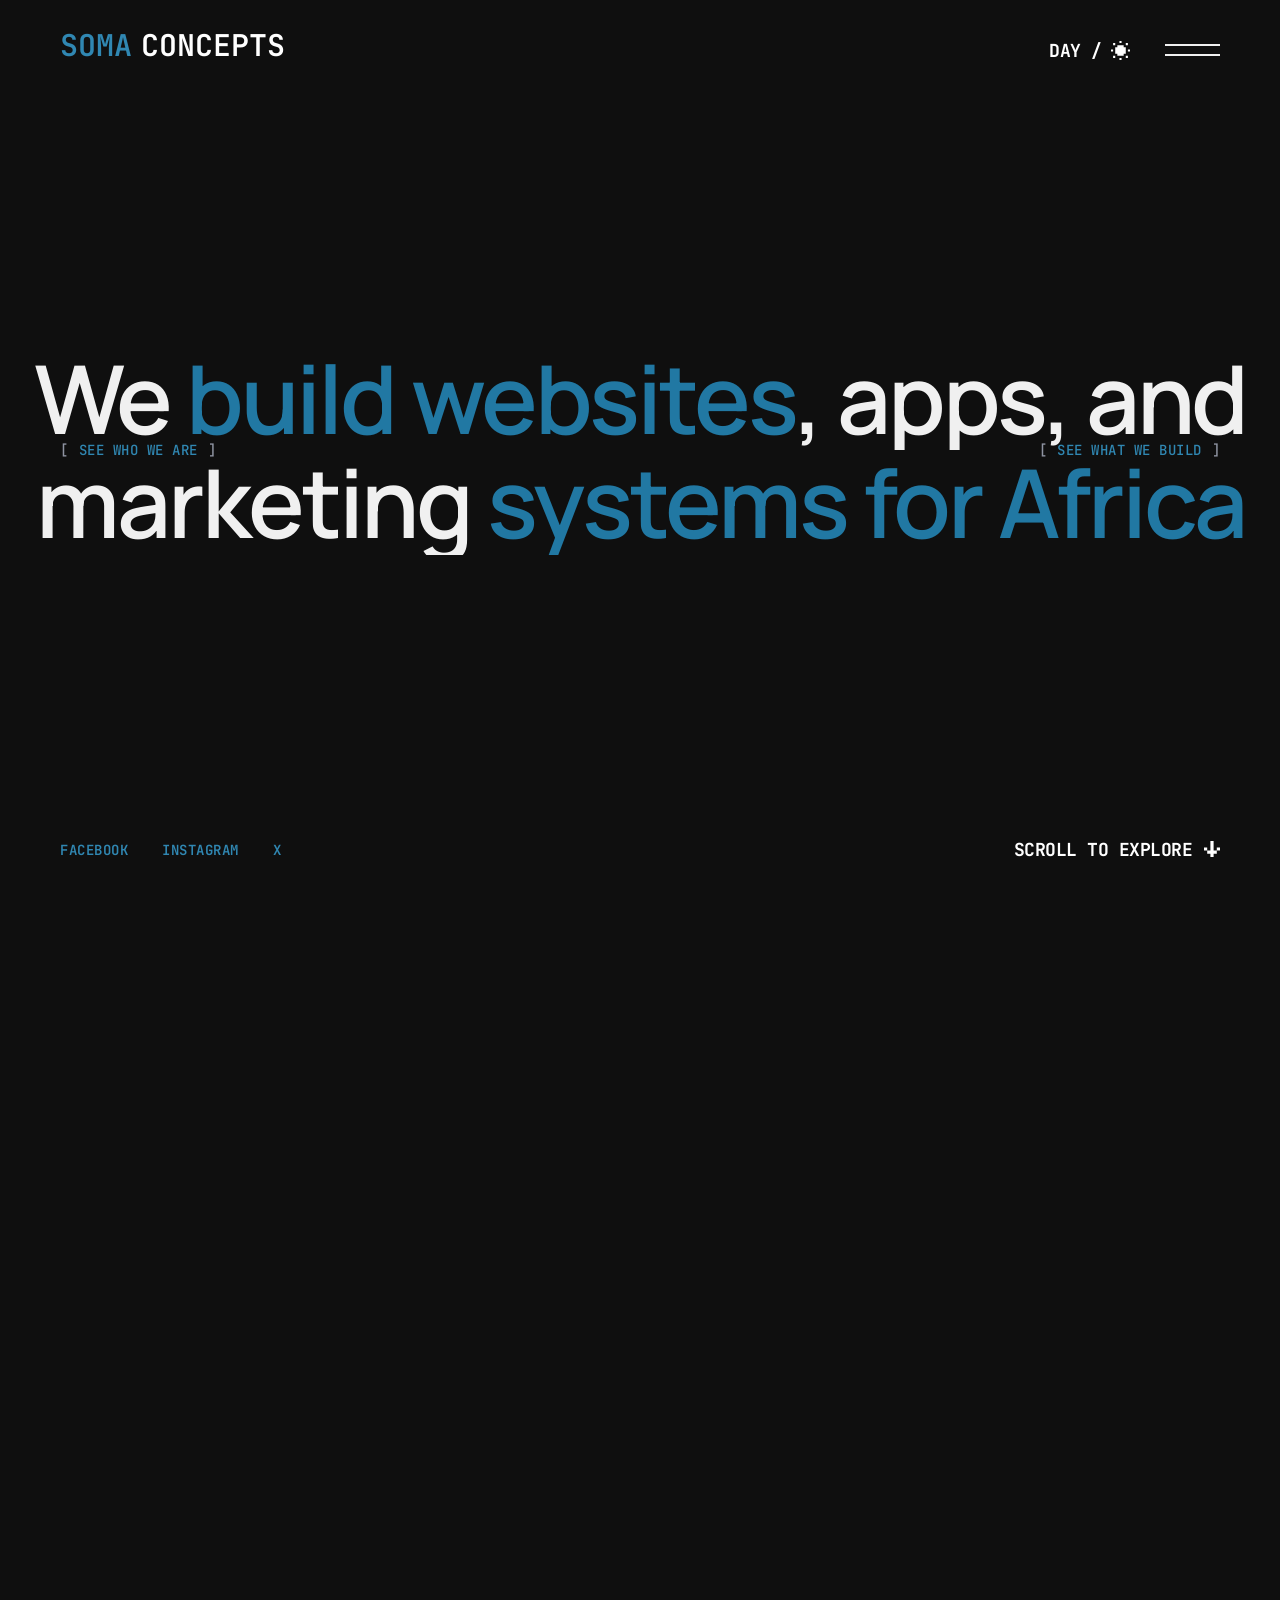
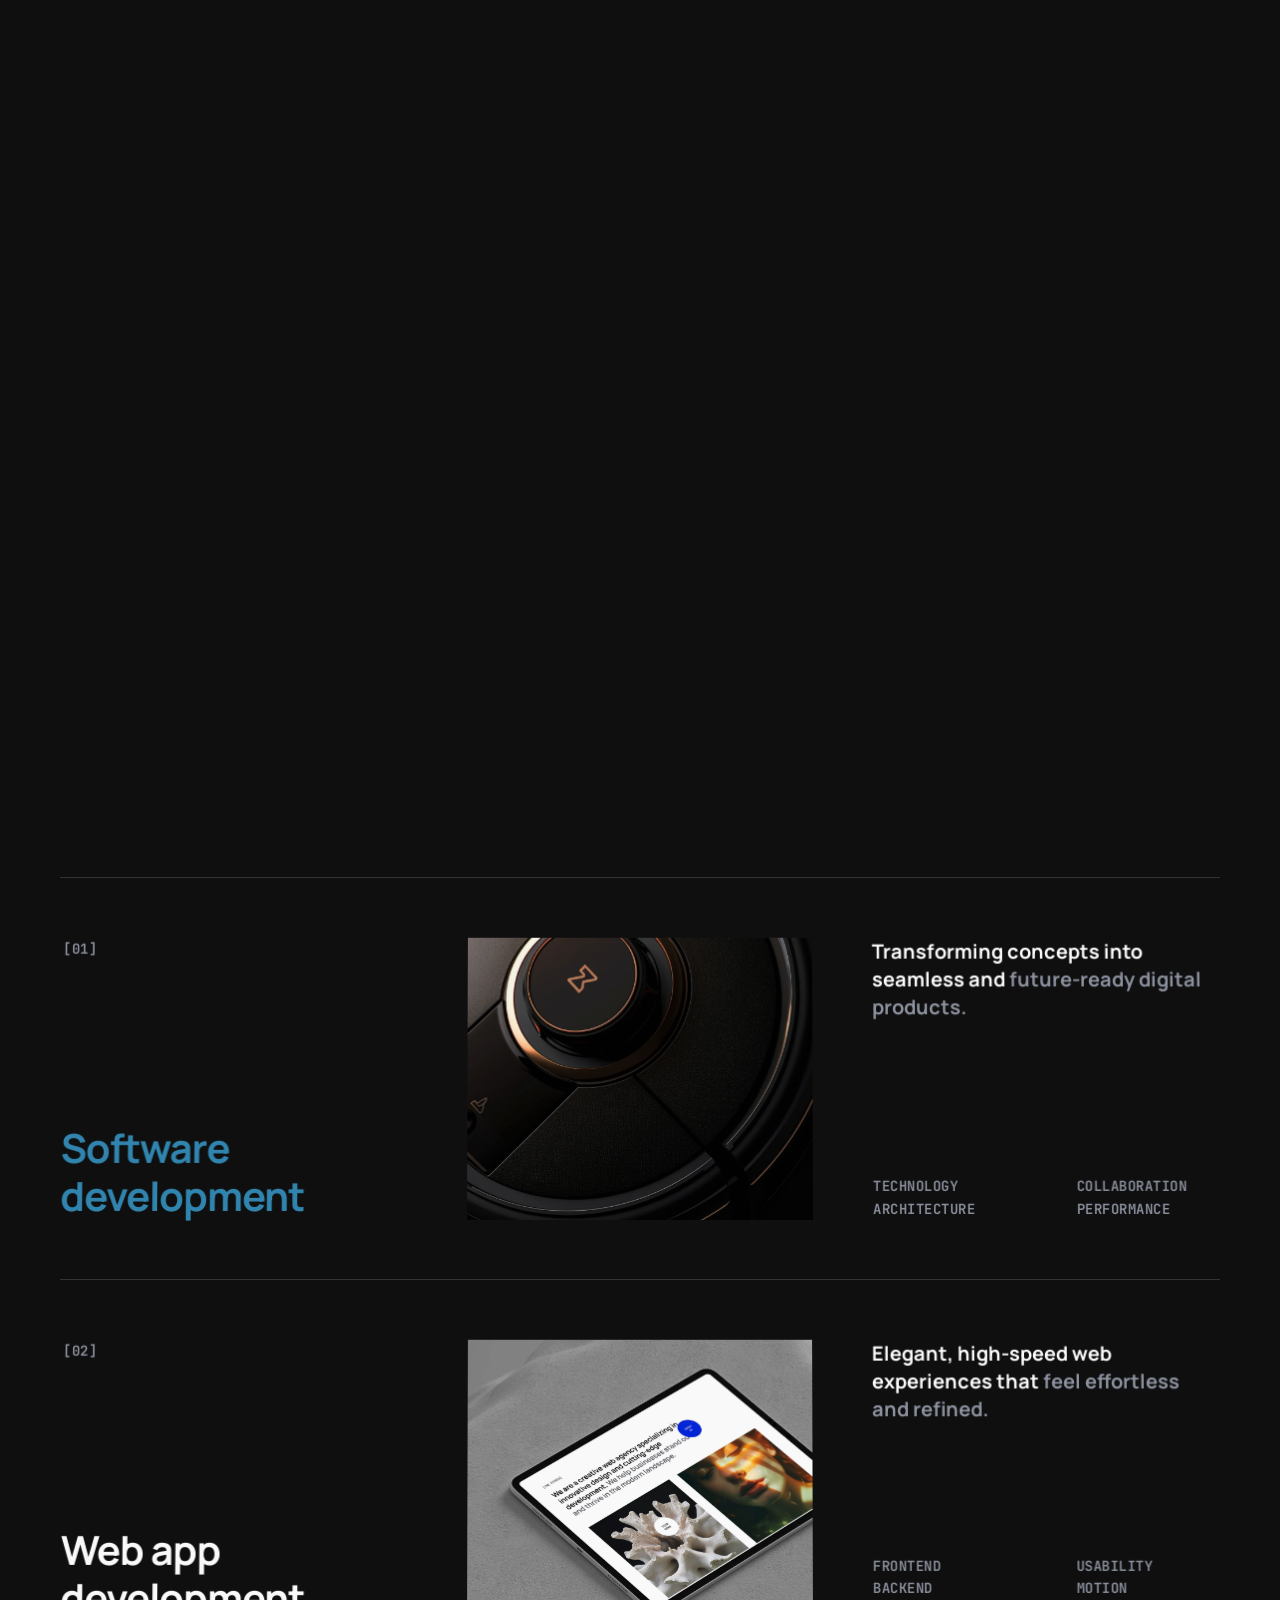
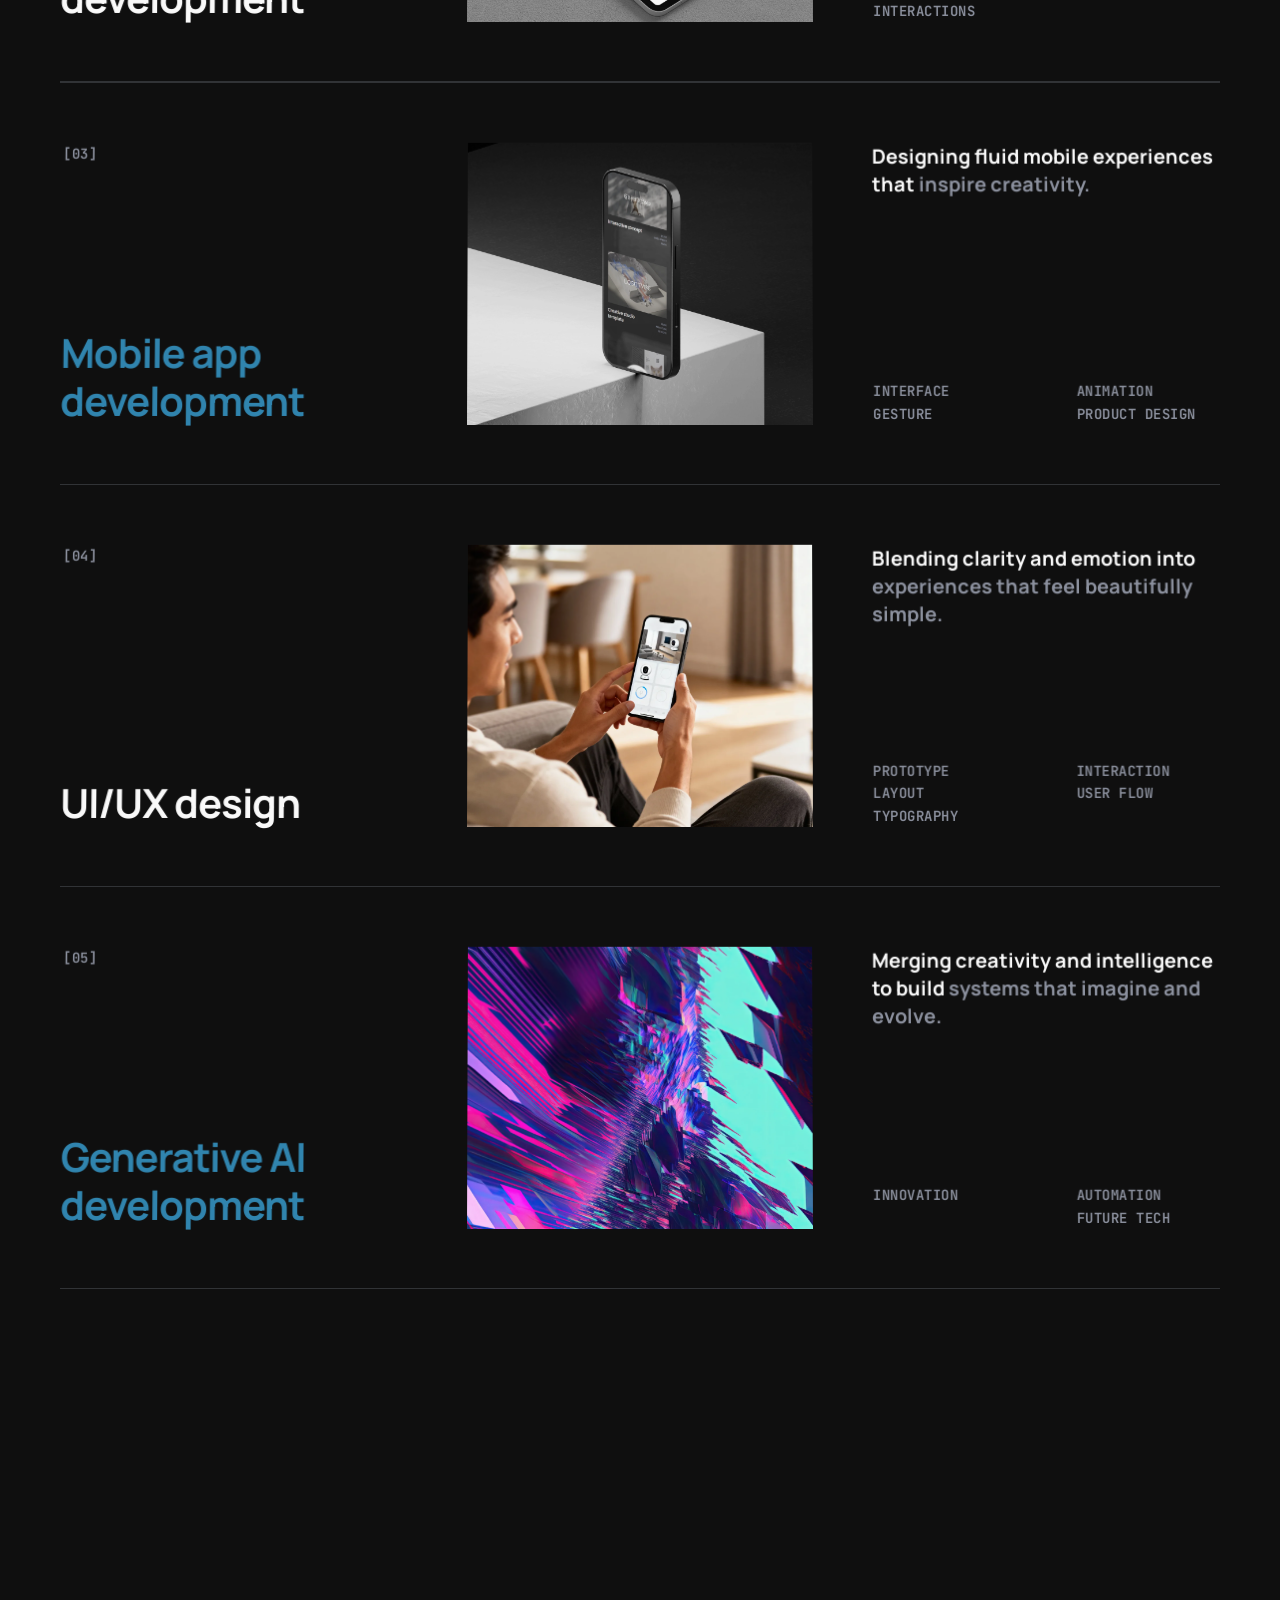
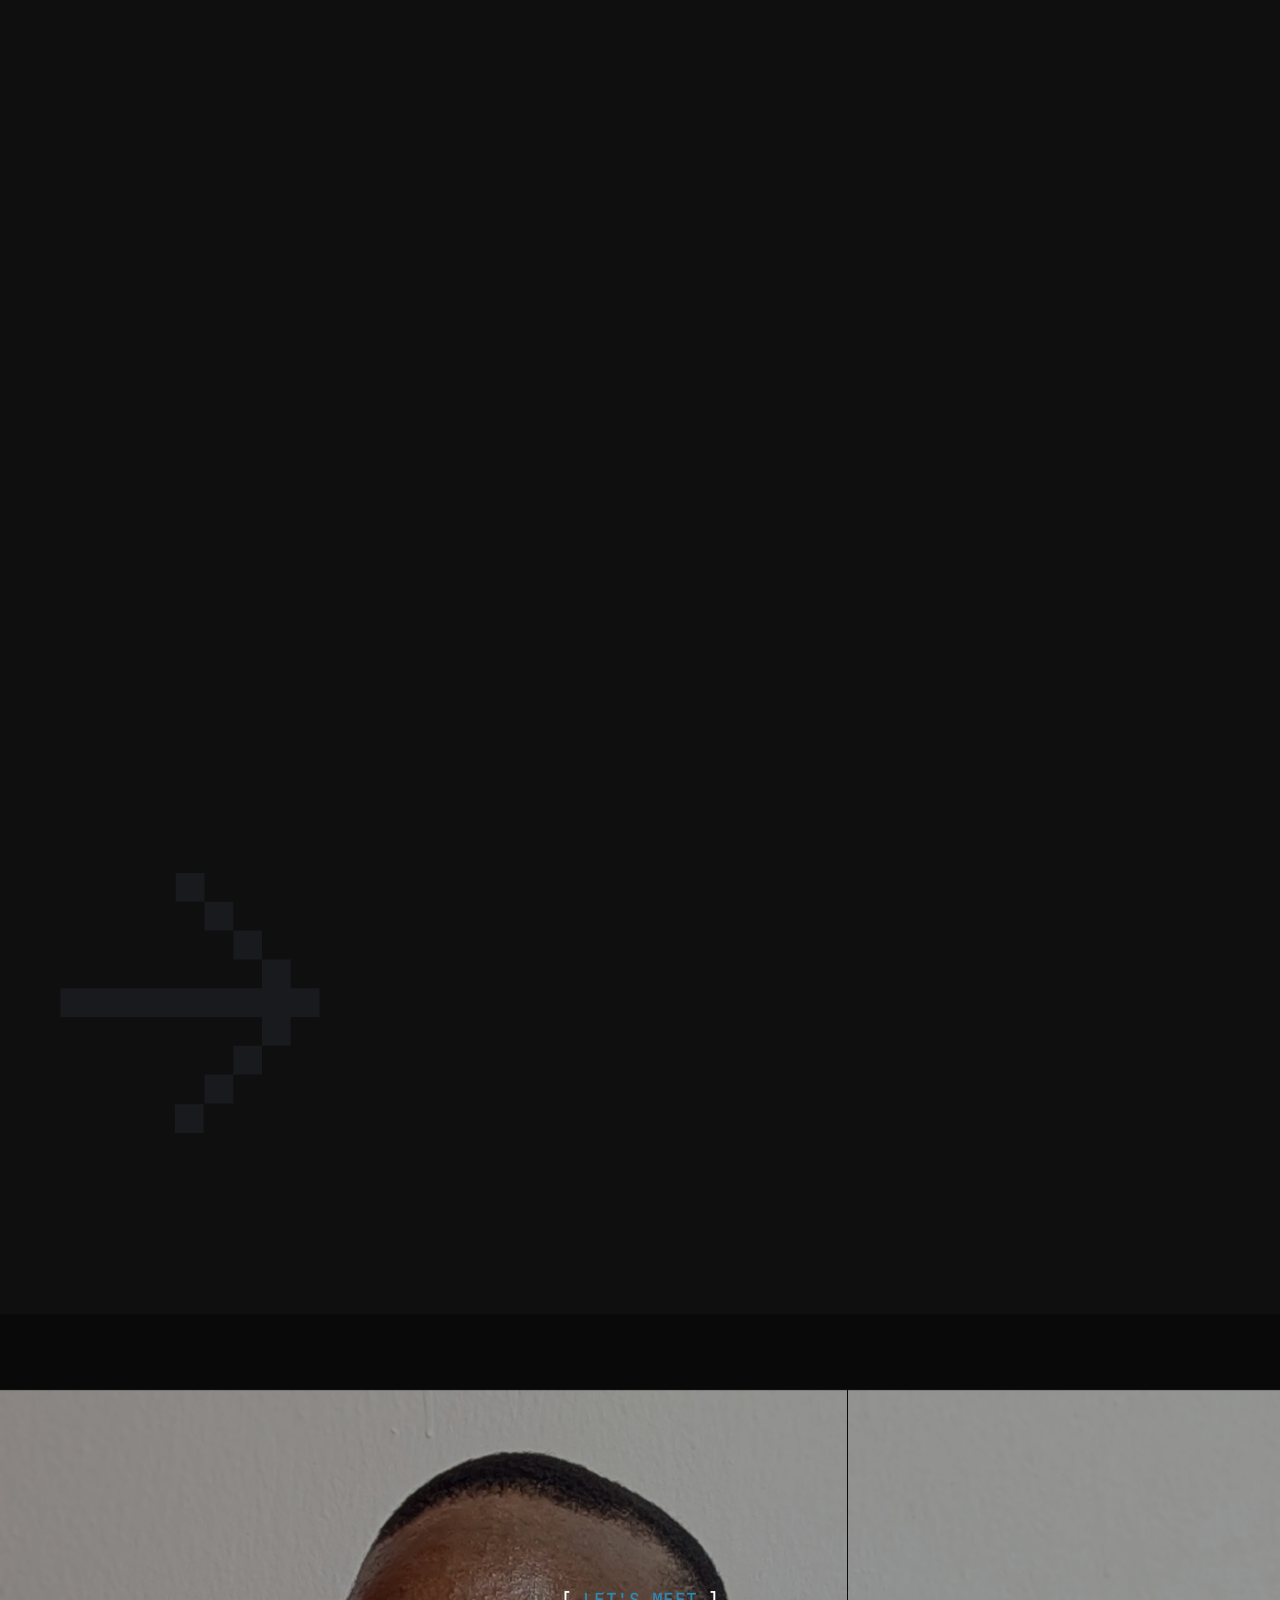
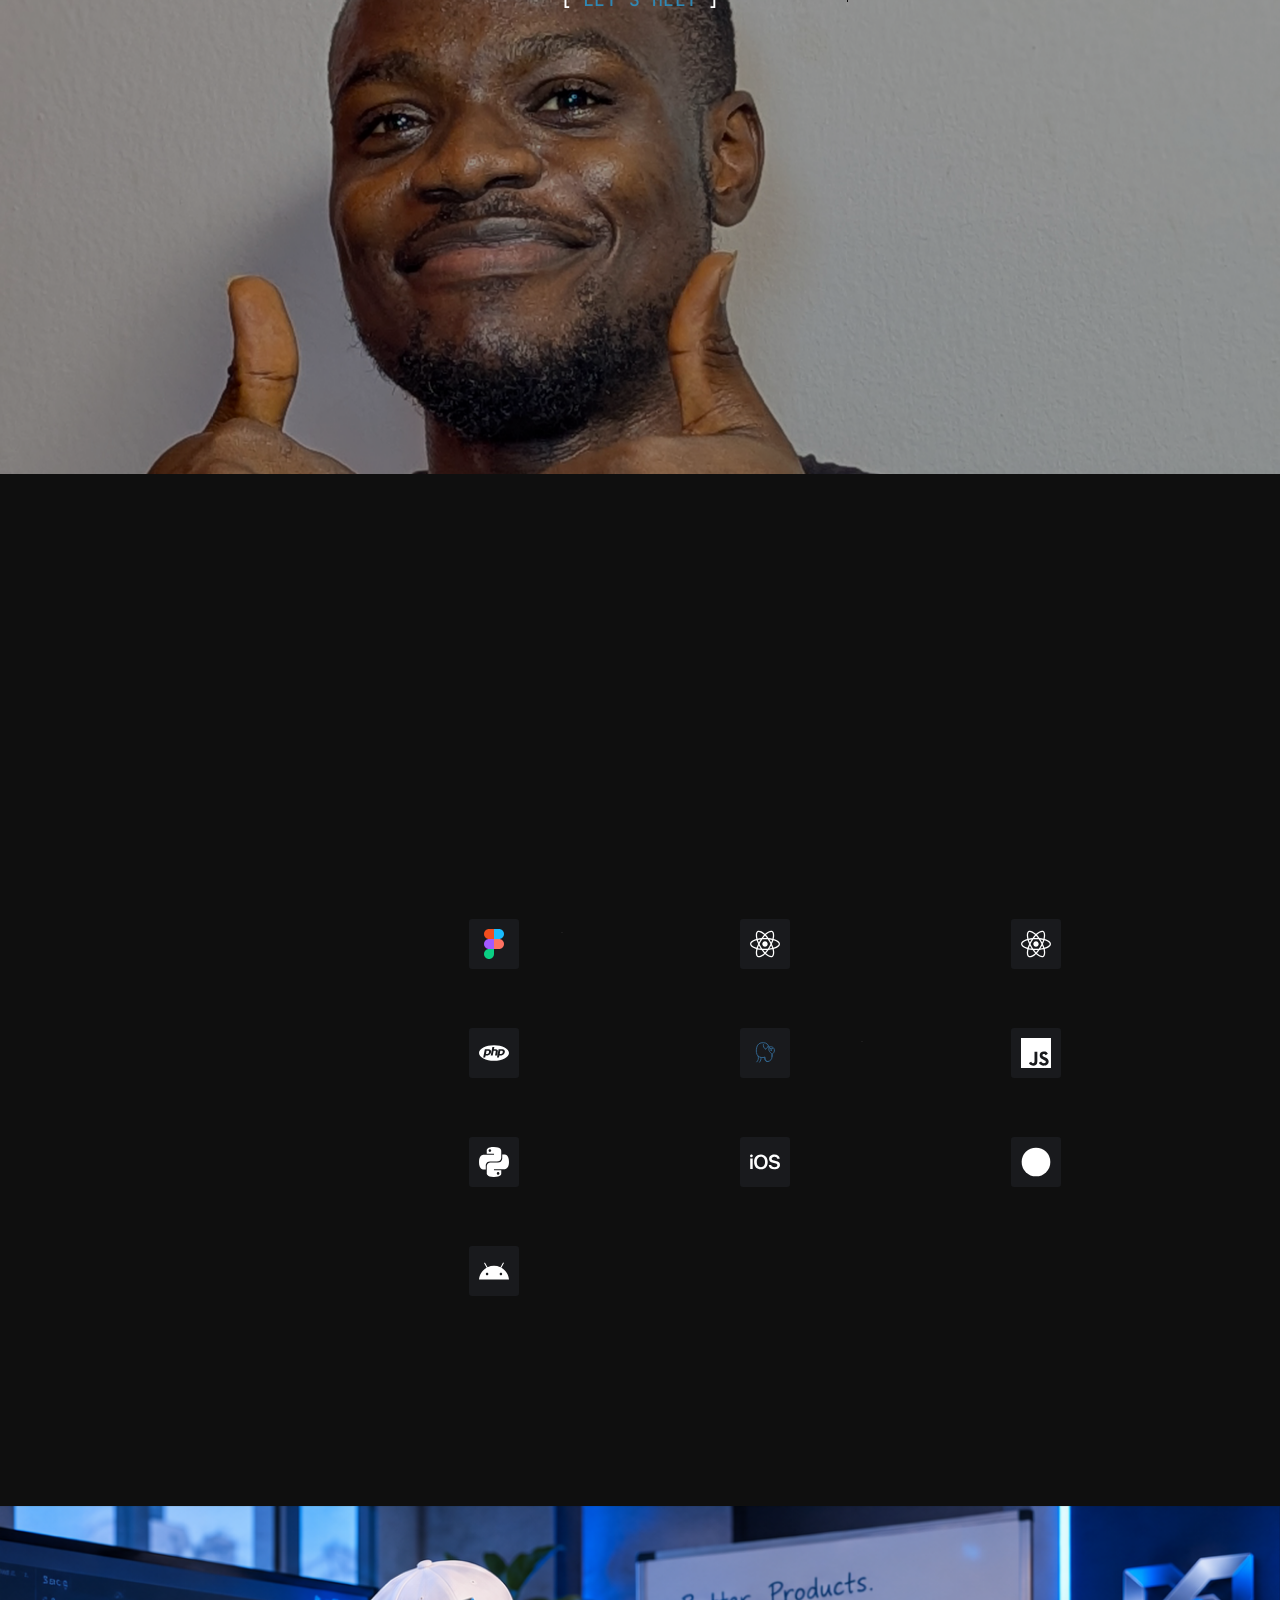
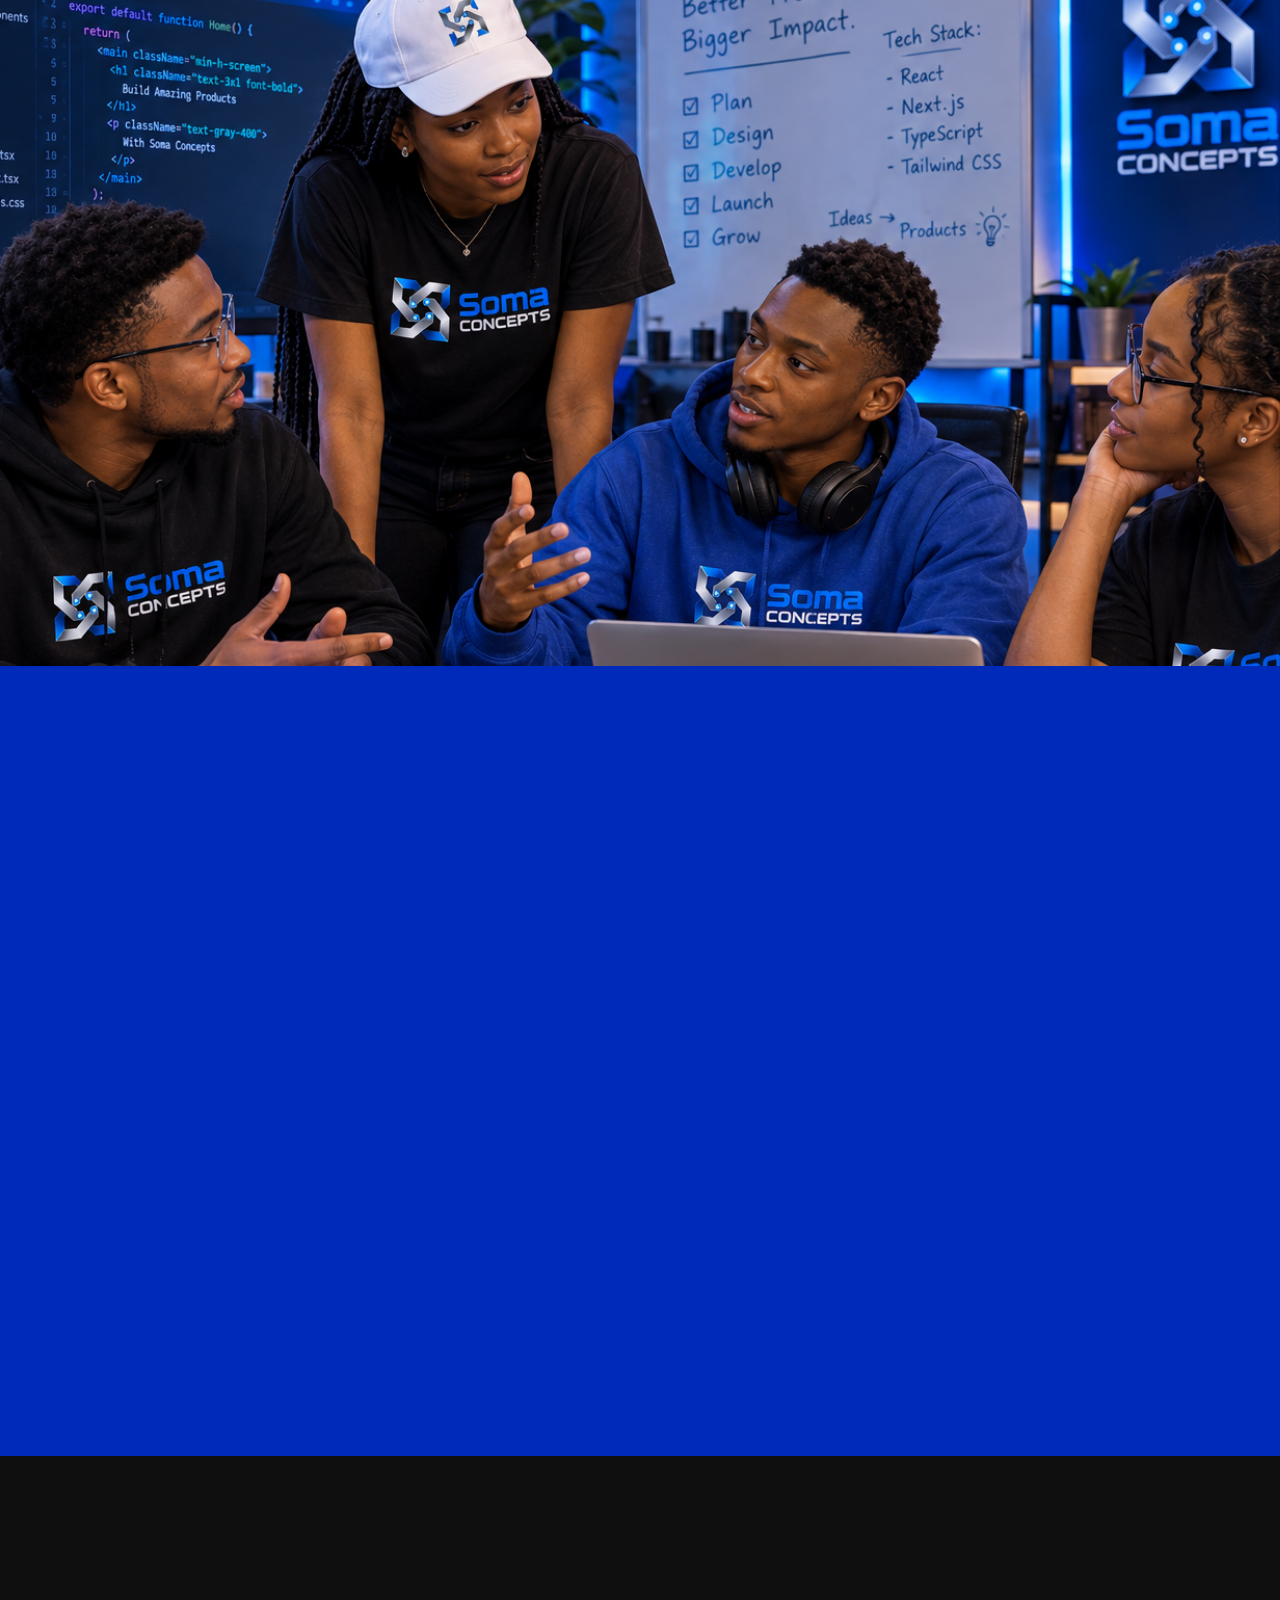
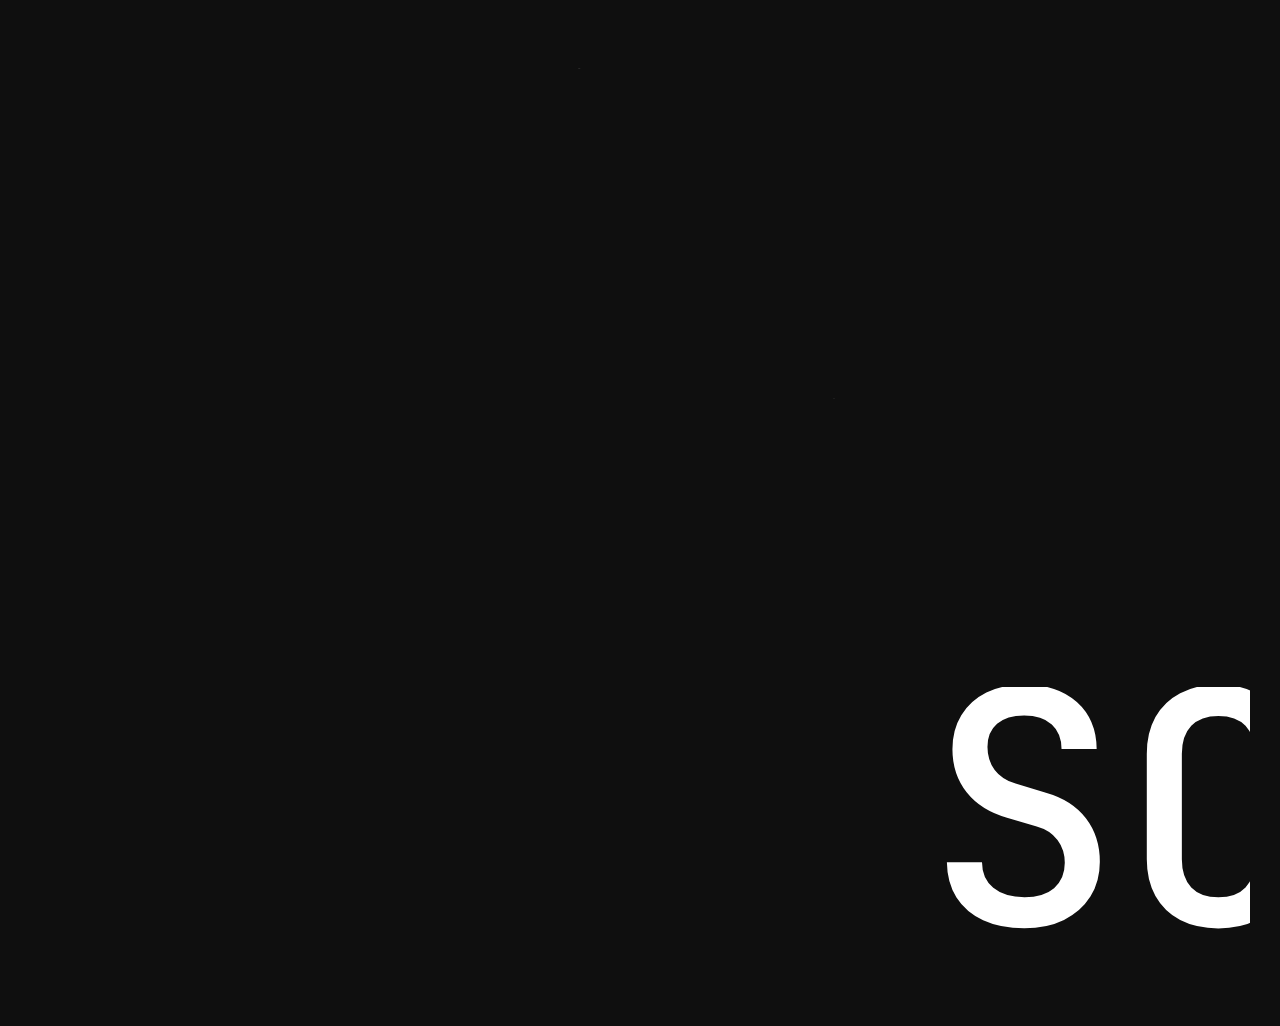
==== index.html @ c6767d9d "update footer to use marquee for scrolling text across multiple pages" ====
<!DOCTYPE html>
<html lang="en" dir="ltr">

  
  <meta http-equiv="content-type" content="text/html;charset=utf-8" /> 
<head>
    <meta charset="UTF-8">

    <!-- Page Title -->
<title> Soma Concepts</title>

  <!-- Meta Tags -->
    <meta name="description" content="Stand out and express your uniqueness with  Soma Concepts ">
    <meta name="keywords" content="mix_design, resume, portfolio, personal page, cv, template, one page, responsive, html5, css3, creative, clean">

    <!-- Viewport Meta-->
    <meta http-equiv="X-UA-Compatible" content="IE=edge">
    <meta name="viewport" content="width=device-width, initial-scale=1.0, viewport-fit=cover">

    <!-- Template Favicon & Icons Start -->
    <link rel="icon" href="img/logo.png" sizes="any">
    <link rel="icon" href="img/logo.png" type="image/svg+xml">
    <link rel="apple-touch-icon" href="img/logo.png">
    <link rel="manifest" href="img/favicon/manifest.webmanifest">
    <!-- Template Favicon & Icons End -->

    <!-- Template Styles Start -->
    <link rel="stylesheet" type="text/css" href="css/loader.css">
    <link rel="stylesheet" type="text/css" href="css/plugins.css">
    <link rel="stylesheet" type="text/css" href="css/main.css">
    <!-- Template Styles End -->

    <!-- Custom Browser Color Start -->
    <meta name="theme-color" media="(prefers-color-scheme: light)" content="#EEEAE8">
    <meta name="theme-color" media="(prefers-color-scheme: dark)" content="#0f0f0f">
    <meta name="msapplication-navbutton-color" content="#0f0f0f">
    <meta name="mobile-web-app-capable" content="yes">
    <meta name="apple-mobile-web-app-status-bar-style" content="black-translucent">
    <!-- Custom Browser Color End -->
     
  </head>

  <body>

     <!-- Loader Start -->
    <div class="mxd-page-transition"></div>
    <div class="mxd-loader">
      <div class="mxd-loader__top">
        <span> Soma Concepts Agency</span>
      </div>
      <div class="mxd-loader__images">
        <img src="img/logo.png" alt=" Soma Concepts Template Loader Image">
        <img src="img/logo.png" alt=" Soma Concepts Template Loader Image">
        <img src="img/logo.png" alt=" Soma Concepts Template Loader Image">
        <img src="img/logo.png" alt=" Soma Concepts Template Loader Image">
        <img src="img/logo.png" alt=" Soma Concepts Template Loader Image">
        <img src="img/logo.png" alt=" Soma Concepts Template Loader Image">
        <img src="img/logo.png" alt=" Soma Concepts Template Loader Image">
      </div>
      <div class="mxd-loader__bottom">
        <div class="mxd-loader__count">
          <span class="count__text">0</span>
          <span class="count__percent">%</span>
        </div>
        <span class="mxd-loader__caption">Loading</span>
      </div>
    </div>
    <!-- Loader End -->

    <!-- Menu Hamburger Start -->
    <div class="mxd-menu__contain loading-fade">
      <div class="mxd-menu__toggle">
        <a href="#0" class="mxd-menu__hamburger" aria-label="Menu">
          <div class="hamburger__line"></div>
          <div class="hamburger__line"></div>
        </a>
      </div>
    </div>
    <!-- Menu Hamburger End -->

    <!-- Navigation Start -->
    <nav class="mxd-menu">
      <div class="mxd-menu__backdrop"></div>

      <!-- Menu Overlay Start -->
      <div class="mxd-menu__overlay">
        <div class="mxd-menu__content" data-lenis-prevent>

          <!-- Menu Logo Start -->
          <div class="mxd-menu__logo">
            <a href=" index.html" class="menu-logo">
              <!-- logo icon -->
              <img src="img/logo.png">
              <!-- logo text -->
               
            </a>
          </div>
          <!-- Menu Logo End -->

          <!-- Menu Media Start -->
          <div class="mxd-menu__media">
            <div class="menu-media__wrapper">
              <!-- <img src="img/gifs/dolores.gif" alt="Image"> -->
              <video preload="auto" autoplay muted loop playsinline poster="video/900x1280_menu.webp">
                <source type="video/mp4" src="video/900x1280_menu.mp4">
                <source type="video/webm" src="video/900x1280_menu.webm">
              </video>
            </div>
          </div>
          <!-- Menu Media End -->

          <!-- Main Navigation Start -->
          <div class="mxd-menu__navigation">
            <div class="mxd-menu__inner">
              <div class="mxd-menu__shadow shadow-top"></div>
              <div class="mxd-menu__caption">
                <p><img src="img/logo.png" alt=" Soma Concepts" width="30" height="30">Innovative design<br>and cutting-edge development</p>
              </div>
              <!-- left side -->
              <div class="mxd-menu__left">
                <div class="main-menu">
                  <div class="main-menu__content">
                    <ul id="main-menu" class="main-menu__accordion">
                      <li class="main-menu__item">
                        <div class="main-menu__divider divider-top"></div>
                        <div class="main-menu__toggle">
                          <p class="main-menu__link">
                            <span class="main-menu__number">/ 01</span>
                            <a href="index.html" style="text-decoration: none;"> <span class="main-menu__caption">Home</span></a>

                          </p>
                        </div>
                        <div class="main-menu__divider divider-bottom"></div>
                      </li>
                      <li class="main-menu__item">
                        <div class="main-menu__toggle">
                          <p class="main-menu__link">
                            <span class="main-menu__number">/ 02</span>
                            <span class="main-menu__caption">Take a peak...</span>
                          </p>
                          <div class="main-menu__arrow">
                            <svg xmlns="http://www.w3.org/2000/svg" version="1.1" viewBox="0 0 18 18">
                              <path d="M10.8,0v3.6h-3.6V0h3.6ZM14.4,10.8h3.6v-3.6h-3.6v-3.6h-3.6v3.6H0v3.6h10.8v3.6h3.6v-3.6ZM10.8,14.4h-3.6v3.6h3.6v-3.6Z"/>
                            </svg>
                          </div>
                        </div>
                        <ul class="submenu">
                          <li class="submenu__item">
                            <a href="services.html">To our Services</a>
                          </li>
                          <li class="submenu__item">
                            <a href="works-grid.html">To our Project</a>
                          </li>
                        </ul>
                        <div class="main-menu__divider divider-bottom"></div>
                      </li>
                      <li class="main-menu__item">
                        <div class="main-menu__toggle">
                          <p class="main-menu__link">
                            <span class="main-menu__number">/ 03</span>
                            <span class="main-menu__caption">Get to know us</span>
                          </p>
                          <div class="main-menu__arrow">
                            <svg xmlns="http://www.w3.org/2000/svg" version="1.1" viewBox="0 0 18 18">
                              <path d="M10.8,0v3.6h-3.6V0h3.6ZM14.4,10.8h3.6v-3.6h-3.6v-3.6h-3.6v3.6H0v3.6h10.8v3.6h3.6v-3.6ZM10.8,14.4h-3.6v3.6h3.6v-3.6Z"/>
                            </svg>
                          </div>
                        </div>
                        <ul class="submenu">
                          <li class="submenu__item">
                            <a href="about-us.html">About us</a>
                          </li>
                          <li class="submenu__item">
                            <a href="team.html">Meet our team</a>
                          </li>
                          <li class="submenu__item">
                            <a href="faq.html">FAQ</a>
                          </li>
                        </ul>
                        <div class="main-menu__divider divider-bottom"></div>
                      </li>
                      <li class="main-menu__item">
                        <div class="main-menu__toggle">
                          <a class="main-menu__link" href="contact.html">
                            <span class="main-menu__number">/ 04</span>
                            <span class="main-menu__caption">Contact</span>
                          </a>
                        </div>
                        <div class="main-menu__divider divider-bottom"></div>
                      </li>
                    </ul>
                  </div>
                </div>
              </div>
              <!-- right side -->
              <div class="mxd-menu__right">
                <div class="menu-contact">
                  <div class="menu-contact__item">
                    <ul class="menu-contact__list">
                      <li>
                        <a class="tag tag-m" href="mailto:SomaConcepts1@gmail.com?subject=Message%20from%20your%20site">
                          <span class="mxd-scramble"> SomaConcepts1@gmail.com</span>
                        </a>
                      </li>
                      <li>
                        <a class="tag tag-m" href="tel:+2348132428734">
                          <span class="mxd-scramble"> 08132428734</span>
                        </a>
                      </li>
                    </ul>
                  </div>
                  <!-- <div class="menu-contact__item">
                    <ul class="menu-contact__list">
                      <li>
                        <a class="tag tag-m" href="https://goo.gl/maps/nWXKpGaDPuyH6gxRA" target="_blank">
                          <span></span>
                        </a>
                      </li>
                    </ul>
                  </div> -->
                </div>
              </div>
              <!-- data bottom line -->
              <div class="mxd-menu__shadow"></div>
              <div class="mxd-menu__data">
                <div class="menu-data__left">
                  <p class="menu-data__text" style="margin-top: 60px;">
                    Made with 💙
                  </p>
                </div>
                <div class="menu-data__right">
                  <p class="menu-data__text">© 2026 Soma Concepts Limited. Registered Private Limited Company (RC9218326).</p>
                </div>
              </div>
            </div>
            
          </div>
          <!-- Main Navigation End -->

        </div>
      </div>
      <!-- Menu Overlay End -->

    </nav>
    <!-- Navigation End -->

    <!-- Header Start -->
    <header id="header" class="mxd-header">
      <!-- header logo -->
      <div class="mxd-header__logo loading-fade">
        <a class="mxd-logo" href="index.html">
          <!-- logo icon -->
           <!--  -->
          <!-- logo text -->
          <div class="mxd-logo__text">
                         <span class="mxd-scramble" style="font-size: 30px;"> <span style="color: rgb(48, 135, 178); margin-right: 9px;">Soma</span> Concepts</span>

          </div>
        </a>
      </div>
      <!-- header controls -->
      <div class="mxd-header__controls loading-fade">
        <button id="color-switcher" class="btn mxd-color-switcher" type="button" role="switch" aria-label="light/dark mode" aria-checked="true"></button>
      </div>
    </header>
    <!-- Header End -->

    <!-- Page Content Start -->
    <main id="mxd-page-content" class="mxd-page-content">
      
      <!-- Blur Effect Start -->
      <div class="blur-container">
        <div class="blur-layer blur-1"></div>
        <div class="blur-layer blur-2"></div>
        <div class="blur-layer blur-3"></div>
        <div class="blur-layer blur-4"></div>
        <div class="blur-layer blur-5"></div>
        <div class="blur-layer blur-6"></div>
        <div class="blur-layer blur-7"></div>
        <div class="blur-layer blur-8"></div>
      </div>
      <!-- Blur Effect End -->
      
      <!-- Hero Section Start -->
      <div class="mxd-section mxd-hero-section no-padding loading-wrap">
        <!-- fullscreen hero -->
        <div class="mxd-hero-03">
          <div class="mxd-hero-03__headline">
            <a class="active-cursor-accent" data-cursor-text="Get a Free Consultation" href="contact.html">
              <h1 class="permanent loading-split">We <span style="color: rgb(48, 135, 178);">build websites</span>, apps, and marketing <span style="color: rgb(48, 135, 178);">systems for Africa</span></h1>
            </a>
            <div class="mxd-hero-media__small">
              <div class="mxd-hero-media__wrapper" data-flip-element="wrapper" data-flip-id="auto-2">
                <div class="mxd-hero-media__scaling-media" data-flip-element="target">
                  <video 
                    class="scaling-media__video"
                    autoplay
                    muted
                    loop
                    playsinline
                    preload="auto"
                    poster="video/soma.mp4">
                    <source src="soma.mp4" type="video/mp4">
                    <source src="video/soma.mp4" type="video/webm">
                  </video>
                </div>
              </div>
            </div>
          </div>
          <!-- control left -->
          <div class="mxd-hero-03__control-left loading-item">
            <a class="btn btn-line btn-line-small btn-line-medium" href="about-us.html">
              <span class="btn-caption mxd-scramble" style="color: rgb(48, 135, 178);">See Who we Are</span>
            </a>
          </div>
          <!-- control right -->
          <div class="mxd-hero-03__control-right loading-item">
            <a class="btn btn-line btn-line-small btn-line-medium" href="works-grid.html">
              <span class="btn-caption mxd-scramble" style="color: rgb(48, 135, 178);">See What we Build</span>
            </a>
          </div>
          <!-- bottom group -->
          <div class="mxd-hero-03__bottom">
            <div class="mxd-hero-03__dataline loading-fade">
              <div class="mxd-hero-03__socials mxd-grid-item">
                <ul class="mxd-socials-line">
                  <li>
                    <a class="mxd-socials-line__link" href="" target="_blank">
                      <span class="mxd-scramble" style="color: rgb(48, 135, 178);">Facebook</span>
                    </a>
                  </li>
                  <li>
                    <a class="mxd-socials-line__link" href="" target="_blank">
                      <span class="mxd-scramble" style="color: rgb(48, 135, 178);">Instagram</span>
                    </a>
                  </li>
                  <li>
                    <a class="mxd-socials-line__link" href="" target="_blank">
                      <span class="mxd-scramble" style="color: rgb(48, 135, 178);">X</span>
                    </a>
                  </li>
                </ul>
              </div>
              <div class="mxd-hero-03__controls mxd-grid-item">
                <a class="btn btn-line-icon btn-line-default slide-down" href="#about">
                  <span class="btn-caption mxd-scramble">Scroll to explore</span>
                  <i>
                    <svg xmlns="http://www.w3.org/2000/svg" version="1.1" viewBox="0 0 18 18">
                      <path d="M18,10.8h-3.6v-3.6h3.6v3.6ZM7.2,14.4v3.6h3.6v-3.6h3.6v-3.6h-3.6V0h-3.6v10.8h-3.6v3.6s3.6,0,3.6,0ZM3.6,10.8v-3.6H0v3.6h3.6Z"/>
                    </svg>
                  </i>
                </a>
              </div>
            </div>
          </div>
        </div>
        <!-- media large container -->
        <div class="mxd-hero-media">
          <div class="mxd-hero-media__contain">
            <div class="mxd-hero-media__large">
              <div class="mxd-hero-media__wrapper" data-flip-element="wrapper" data-flip-id="auto-1"></div>
              <div class="mxd-hero-media__placeholder"></div>
            </div>
          </div>
        </div>
      </div>
      <!-- Hero Section End -->

      <!-- Section - Statistics Lines Start -->
      <div id="about" class="mxd-section blur-section pinned-section padding-top-number padding-bottom-tag-m">
        <div class="mxd-container grid-l-container">
          <div class="mxd-block">
            <div class="mxd-section-title">
              <div class="container-fluid p-0">
                <div class="row g-0">
                  <div class="col-12 col-xl-4 mxd-grid-item">
                    <div class="mxd-section-title__data top-number">
                      <div class="mxd-section-title__number pre-manifest anim-uni-in-up">
                        <span class="title-number mxd-scramble" style="color: rgb(48, 135, 178);">A/01</span>
                      </div>
                    </div>
                  </div>
                  <div class="col-12 col-xl-8 mxd-grid-item">

                    <!-- Manifest Start -->
                    <div class="mxd-section-title__manifest title-manifest-s no-padding-mobile">
                      <a class="manifest manifest-s mxd-split-lines active-cursor-accent" data-cursor-text="About us" href="about-us.html">
                        From pixel-perfect designs to flawless code, 
                        <span>every aspect of our projects is crafted with care to ensure the highest standards of quality.</span></a>
                    </div>
                    <!-- Manifest End -->

                    <!-- Statistics Lines Start -->
                    <div class="mxd-stats-lines manifest-title">
                      <!-- statistics single item -->
                      <div class="mxd-stats-lines__item">
                        <div class="mxd-stats-lines__divider divider-top"></div>
                        <div class="mxd-stats-lines__inner mxd-stats-lines__anim">
                          <div class="mxd-stats-lines__number">
                            <p id="stats-counter-1" style="color: rgb(48, 135, 178);">53</p>
                          </div>
                          <div class="mxd-stats-lines__caption">
                            <p>Happy clients who trust our work</p>
                          </div>
                        </div>
                      </div>
                      <!-- statistics single item -->
                      <div class="mxd-stats-lines__item">
                        <div class="mxd-stats-lines__divider divider-top"></div>
                        <div class="mxd-stats-lines__inner mxd-stats-lines__anim">
                          <div class="mxd-stats-lines__number">
                            <p id="stats-counter-2">90%</p>
                          </div>
                          <div class="mxd-stats-lines__caption">
                            <p>Clients come back for a new projects</p>
                          </div>
                        </div>
                      </div>
                      <!-- statistics single item -->
                      <div class="mxd-stats-lines__item">
                        <div class="mxd-stats-lines__divider divider-top"></div>
                        <div class="mxd-stats-lines__inner mxd-stats-lines__anim">
                          <div class="mxd-stats-lines__number">
                            <p id="stats-counter-3">5</p>
                          </div>
                          <div class="mxd-stats-lines__caption">
                            <p>Years of professional experience</p>
                          </div>
                        </div>
                      </div>
                      <!-- statistics single item -->
                      <div class="mxd-stats-lines__item">
                        <div class="mxd-stats-lines__divider divider-top"></div>
                        <div class="mxd-stats-lines__inner mxd-stats-lines__anim">
                          <div class="mxd-stats-lines__number">
                            <p id="stats-counter-4" style="color: rgb(48, 135, 178);">29</p>
                          </div>
                          <div class="mxd-stats-lines__caption">
                            <p>Successfully completed projects</p>
                          </div>
                        </div>
                      </div>
                    </div>
                    <!-- Statistics Lines End -->
                    
                  </div>
                </div>
              </div>
            </div>
          </div>
        </div>
      </div>
      <!-- Section - Statistics Lines End -->

      <!-- Section - Niche Cards Start -->
      <div class="mxd-section blur-section padding-bottom-grid-l-to-title">
        <div class="mxd-container grid-l-container">

          <!-- Block - Niche Cards Start -->
          <div class="mxd-block">
            <div class="mxd-niche-cards">
              <div class="container-fluid p-0">
                <div class="row g-0">
                  <!-- card item - high -->
                  <div class="col-12 col-xl-4 mxd-niche-cards__column mxd-grid-item animate-card-2">
                    <div class="mxd-niche-cards__item">
                      <div class="mxd-niche-cards__inner">
                        <div class="mxd-niche-cards__title">
                          <div class="mxd-niche-cards__name">
                            <p style="color: rgb(48, 135, 178);">Fintech / E-Commerce</p>
                          </div>
                          <div class="mxd-niche-cards__tags">
                            <span class="tag tag-m tag-medium mxd-scramble">Frontend</span>
                            <span class="tag tag-m tag-medium mxd-scramble">Interactions</span>
                            <span class="tag tag-m tag-medium mxd-scramble">Backend</span>
                          </div>
                        </div>
                        <div class="mxd-niche-cards__descr wide">
                          <p class="t-bold t-medium">Innovative financial solutions, from digital banking to 
                            <span>payment processing and investment platforms.</span>
                          </p>
                        </div>
                        <div class="mxd-niche-cards__image absolute-desktop-bottom">
                          <img src="img/illustrations/niche01.webp" alt=" Soma Concepts Template Sample Image">
                        </div>
                      </div>
                    </div>
                  </div>
                  <!-- card items - rows -->
                  <div class="col-12 col-xl-8 mxd-niche-cards__column animate-card-2">
                    <div class="container-fluid p-0">
                      <div class="row g-0">
                        <div class="col-12 mxd-grid-item">
                          <div class="mxd-niche-cards__item">
                            <div class="mxd-niche-cards__inner fixed-height-desktop space-between-desktop">
                              <div class="mxd-niche-cards__title">
                                <div class="mxd-niche-cards__name">
                                  <p>AI Automation</p>
                                </div>
                                <div class="mxd-niche-cards__tags">
                                  <span class="tag tag-m tag-medium mxd-scramble">AI</span>
                                  <span class="tag tag-m tag-medium mxd-scramble">Automation</span>
                                </div>
                              </div>
                              <div class="mxd-niche-cards__descr wide">
                                <p class="t-bold t-medium">Intelligent automation, predictive analytics, 
                                  <span>and Seamless applications.</span>
                                </p>
                              </div>
                              <div class="mxd-niche-cards__image absolute-desktop-full">
                                <img src="img/illustrations/niche02.webp" alt=" Soma Concepts Template Sample Image">
                                <div class="mxd-niche-cards__gradient gradient-linear"></div>
                              </div>
                            </div>
                          </div>
                        </div>
                        <div class="col-12 col-xl-6 mxd-grid-item animate-card-2">
                          <div class="mxd-niche-cards__item">
                            <div class="mxd-niche-cards__inner permanent fixed-height-desktop space-between-desktop">
                              <div class="mxd-niche-cards__title">
                                <div class="mxd-niche-cards__name">
                                  <p class="permanent" style="color: rgb(48, 135, 178);">SEO Optimization</p>
                                </div>
                                <div class="mxd-niche-cards__tags">
                                  <span class="tag tag-m tag-permanent mxd-scramble">Brand Strategy</span>
                                  <span class="tag tag-m tag-permanent mxd-scramble">Search Engine Optimization</span>
                                  <span class="tag tag-m tag-permanent mxd-scramble">Guidelines</span>
                                </div>
                              </div>
                              <div class="mxd-niche-cards__descr wide">
                                <p class="t-bold t-medium t-permanent">Get your website to the top of search engine results  
                                  <span>with our expert SEO services, ensuring maximum visibility.</span>
                                </p>
                              </div>
                              <div class="mxd-niche-cards__image absolute-desktop-full">
                                <img src="img/illustrations/niche03.webp" alt=" Soma Concepts Template Sample Image">
                                <div class="mxd-niche-cards__gradient gradient-radial"></div>
                              </div>
                            </div>
                          </div>
                        </div>
                        <div class="col-12 col-xl-6 mxd-grid-item animate-card-2">
                          <div class="mxd-niche-cards__item">
                            <div class="mxd-niche-cards__inner fixed-height-desktop space-between-desktop">
                              <div class="mxd-niche-cards__title">
                                <div class="mxd-niche-cards__name">
                                  <p>UI/UX Design</p>
                                </div>
                                <div class="mxd-niche-cards__tags">
                                  <span class="tag tag-m tag-medium mxd-scramble">E-commerce</span>
                                  <span class="tag tag-m tag-medium mxd-scramble">Design</span>
                                  <span class="tag tag-m tag-medium mxd-scramble">Support</span>
                                </div>
                              </div>
                              <div class="mxd-niche-cards__descr short">
                                <p class="t-bold t-medium">Well-crafted user interfaces and experiences that enhance usability, accessibility, 
                                  <span>and engagement, ensuring your digital products are intuitive and delightful to use. </span>
                                </p>
                              </div>
                              <div class="mxd-niche-cards__image absolute-desktop-aside">
                                <img src="img/illustrations/niche04.webp" alt=" Soma Concepts Template Sample Image">
                              </div>
                            </div>
                          </div>
                        </div>
                      </div>
                    </div>
                  </div>
                </div>
              </div>
            </div>
          </div>
          <!-- Block - Niche Cards End -->

        </div>
      </div>
      <!-- Section - Niche Cards End -->

      <!-- Section - Our Capabilities Start -->
      <div class="mxd-section blur-section padding-bottom-default">
        <div class="mxd-container grid-l-container">

          <!-- Block - Section Title v05 Start -->
          <div class="mxd-block">
            <div class="mxd-section-title pre-grid">
              <div class="container-fluid p-0">
                <div class="row g-0">
                  <div class="col-12 col-xl-4 mxd-grid-item">
                    <div class="mxd-section-title__data top-number">
                      <div class="mxd-section-title__number anim-uni-in-up">
                        <span class="title-number mxd-scramble" style="color: rgb(48, 135, 178);">C/02</span>
                      </div>
                    </div>
                  </div>
                  <div class="col-12 col-xl-8 mxd-grid-item">
                    <div class="mxd-section-title__title">
                      <a class="active-cursor-accent" data-cursor-text="All Services" href="services.html">
                        <h2 class="mxd-split-lines" style="color: rgb(48, 135, 178);">Our<br>capabilities</h2>
                      </a>
                    </div>
                  </div>
                </div>
              </div>
            </div>
          </div>
          <!-- Block - Section Title v05 End -->

          <!-- Block - Our Capabilities List Start -->
          <div class="mxd-block">
            <div class="mxd-cpb-list mxd-perspective-list">
              <!-- capabilities item -->
              <div class="mxd-cpb-list__item mxd-perspective-list__item">
                <!-- divider top -->
                <div class="mxd-cpb-list__divider top"></div>
                <div class="mxd-cpb-list__inner mxd-perspective-list__inner">
                  <div class="container-fluid p-0">
                    <div class="row g-0">
                      <div class="col-12 col-xl-4 mxd-grid-item mxd-cpb-list__title">
                        <div class="mxd-cpb-list__number">
                          <span class="meta-tag">[01]</span>
                        </div>
                        <p class="mxd-cpb-list__name" style="color: rgb(48, 135, 178);">Software development</p>
                      </div>
                      <div class="col-12 col-md-6 col-xl-4 mxd-grid-item mxd-cpb-list__image">
                        <img src="img/services/1200x980_cpb01.webp" alt=" Soma Concepts Services Image">
                      </div>
                      <div class="col-12 col-md-6 col-xl-4 mxd-cpb-list__data">
                        <div class="mxd-cpb-list__descr mxd-grid-item">
                          <p class="t-large t-bold">Transforming concepts into seamless and <span>future-ready digital products.</span></p>
                        </div>
                        <div class="mxd-cpb-list__tags">
                          <div class="container-fluid p-0">
                            <div class="row g-0">
                              <div class="col-6 mxd-grid-item mxd-cpb-list__meta">
                                <span class="meta-tag mxd-scramble">Technology</span>
                                <span class="meta-tag mxd-scramble">Architecture</span>
                              </div>
                              <div class="col-6 mxd-grid-item mxd-cpb-list__meta">
                                <span class="meta-tag mxd-scramble">Collaboration</span>
                                <span class="meta-tag mxd-scramble">Performance</span>
                              </div>
                            </div>
                          </div>
                        </div>
                      </div>
                    </div>
                  </div>
                </div>
                <!-- divider bottom -->
                <div class="mxd-cpb-list__divider bottom"></div>
              </div>
              <!-- capabilities item -->
              <div class="mxd-cpb-list__item mxd-perspective-list__item">
                <!-- divider top -->
                <div class="mxd-cpb-list__divider top"></div>
                <div class="mxd-cpb-list__inner mxd-perspective-list__inner">
                  <div class="container-fluid p-0">
                    <div class="row g-0">
                      <div class="col-12 col-xl-4 mxd-grid-item mxd-cpb-list__title">
                        <div class="mxd-cpb-list__number">
                          <span class="meta-tag">[02]</span>
                        </div>
                        <p class="mxd-cpb-list__name">Web app development</p>
                      </div>
                      <div class="col-12 col-md-6 col-xl-4 mxd-grid-item mxd-cpb-list__image">
                        <img src="img/services/1200x980_cpb02.webp" alt=" Soma Concepts Services Image">
                      </div>
                      <div class="col-12 col-md-6 col-xl-4 mxd-cpb-list__data">
                        <div class="mxd-cpb-list__descr mxd-grid-item">
                          <p class="t-large t-bold">Elegant, high-speed web experiences that <span>feel effortless and refined.</span></p>
                        </div>
                        <div class="mxd-cpb-list__tags">
                          <div class="container-fluid p-0">
                            <div class="row g-0">
                              <div class="col-6 mxd-grid-item mxd-cpb-list__meta">
                                <span class="meta-tag mxd-scramble">Frontend</span>
                                <span class="meta-tag mxd-scramble">Backend</span>
                                <span class="meta-tag mxd-scramble">Interactions</span>
                              </div>
                              <div class="col-6 mxd-grid-item mxd-cpb-list__meta">
                                <span class="meta-tag mxd-scramble">Usability</span>
                                <span class="meta-tag mxd-scramble">Motion</span>
                              </div>
                            </div>
                          </div>
                        </div>
                      </div>
                    </div>
                  </div>
                </div>
                <!-- divider bottom -->
                <div class="mxd-cpb-list__divider bottom"></div>
              </div>
              <!-- capabilities item -->
              <div class="mxd-cpb-list__item mxd-perspective-list__item">
                <!-- divider top -->
                <div class="mxd-cpb-list__divider top"></div>
                <div class="mxd-cpb-list__inner mxd-perspective-list__inner">
                  <div class="container-fluid p-0">
                    <div class="row g-0">
                      <div class="col-12 col-xl-4 mxd-grid-item mxd-cpb-list__title">
                        <div class="mxd-cpb-list__number">
                          <span class="meta-tag">[03]</span>
                        </div>
                        <p class="mxd-cpb-list__name" style="color: rgb(48, 135, 178);">Mobile app development</p>
                      </div>
                      <div class="col-12 col-md-6 col-xl-4 mxd-grid-item mxd-cpb-list__image">
                        <img src="img/services/1200x980_cpb03.webp" alt=" Soma Concepts Services Image">
                      </div>
                      <div class="col-12 col-md-6 col-xl-4 mxd-cpb-list__data">
                        <div class="mxd-cpb-list__descr mxd-grid-item">
                          <p class="t-large t-bold">Designing fluid mobile experiences that <span>inspire creativity.</span></p>
                        </div>
                        <div class="mxd-cpb-list__tags">
                          <div class="container-fluid p-0">
                            <div class="row g-0">
                              <div class="col-6 mxd-grid-item mxd-cpb-list__meta">
                                <span class="meta-tag mxd-scramble">Interface</span>
                                <span class="meta-tag mxd-scramble">Gesture</span>
                              </div>
                              <div class="col-6 mxd-grid-item mxd-cpb-list__meta">
                                <span class="meta-tag mxd-scramble">Animation</span>
                                <span class="meta-tag mxd-scramble">Product design</span>
                              </div>
                            </div>
                          </div>
                        </div>
                      </div>
                    </div>
                  </div>
                </div>
                <!-- divider bottom -->
                <div class="mxd-cpb-list__divider bottom"></div>
              </div>
              <!-- capabilities item -->
              <div class="mxd-cpb-list__item mxd-perspective-list__item">
                <!-- divider top -->
                <div class="mxd-cpb-list__divider top"></div>
                <div class="mxd-cpb-list__inner mxd-perspective-list__inner">
                  <div class="container-fluid p-0">
                    <div class="row g-0">
                      <div class="col-12 col-xl-4 mxd-grid-item mxd-cpb-list__title">
                        <div class="mxd-cpb-list__number">
                          <span class="meta-tag">[04]</span>
                        </div>
                        <p class="mxd-cpb-list__name">UI/UX design</p>
                      </div>
                      <div class="col-12 col-md-6 col-xl-4 mxd-grid-item mxd-cpb-list__image">
                        <img src="img/services/1200x980_cpb04.webp" alt=" Soma Concepts Services Image">
                      </div>
                      <div class="col-12 col-md-6 col-xl-4 mxd-cpb-list__data">
                        <div class="mxd-cpb-list__descr mxd-grid-item">
                          <p class="t-large t-bold">Blending clarity and emotion into <span>experiences that feel beautifully simple.</span></p>
                        </div>
                        <div class="mxd-cpb-list__tags">
                          <div class="container-fluid p-0">
                            <div class="row g-0">
                              <div class="col-6 mxd-grid-item mxd-cpb-list__meta">
                                <span class="meta-tag mxd-scramble">Prototype</span>
                                <span class="meta-tag mxd-scramble">Layout</span>
                                <span class="meta-tag mxd-scramble">Typography</span>
                              </div>
                              <div class="col-6 mxd-grid-item mxd-cpb-list__meta">
                                <span class="meta-tag mxd-scramble">Interaction</span>
                                <span class="meta-tag mxd-scramble">User flow</span>
                              </div>
                            </div>
                          </div>
                        </div>
                      </div>
                    </div>
                  </div>
                </div>
                <!-- divider bottom -->
                <div class="mxd-cpb-list__divider bottom"></div>
              </div>
              <!-- capabilities item -->
              <!-- capabilities item -->
              <div class="mxd-cpb-list__item mxd-perspective-list__item">
                <!-- divider top -->
                <div class="mxd-cpb-list__divider top"></div>
                <div class="mxd-cpb-list__inner mxd-perspective-list__inner">
                  <div class="container-fluid p-0">
                    <div class="row g-0">
                      <div class="col-12 col-xl-4 mxd-grid-item mxd-cpb-list__title">
                        <div class="mxd-cpb-list__number">
                          <span class="meta-tag">[05]</span>
                        </div>
                        <p class="mxd-cpb-list__name" style="color: rgb(48, 135, 178);">Generative AI development</p>
                      </div>
                      <div class="col-12 col-md-6 col-xl-4 mxd-grid-item mxd-cpb-list__image">
                        <img src="img/services/1200x980_cpb06.webp" alt=" Soma Concepts Services Image">
                      </div>
                      <div class="col-12 col-md-6 col-xl-4 mxd-cpb-list__data">
                        <div class="mxd-cpb-list__descr mxd-grid-item">
                          <p class="t-large t-bold">Merging creativity and intelligence to build <span>systems that imagine and evolve.</span></p>
                        </div>
                        <div class="mxd-cpb-list__tags">
                          <div class="container-fluid p-0">
                            <div class="row g-0">
                              <div class="col-6 mxd-grid-item mxd-cpb-list__meta">
                                <span class="meta-tag mxd-scramble">Innovation</span>
                              </div>
                              <div class="col-6 mxd-grid-item mxd-cpb-list__meta">
                                <span class="meta-tag mxd-scramble">Automation</span>
                                <span class="meta-tag mxd-scramble">Future tech</span>
                              </div>
                            </div>
                          </div>
                        </div>
                      </div>
                    </div>
                  </div>
                </div>
                <!-- divider bottom -->
                <div class="mxd-cpb-list__divider bottom"></div>
              </div>
        
            </div>
          </div>
          <!-- Block - Our Capabilities List End -->

          </div>
      </div>
      <!-- Section - Our Capabilities End -->

      
      <!-- Section - Parallax Divider Image End -->

      <!-- Section - Projects Grid x3 Showcase Start -->
      <div class="mxd-section blur-section pinned-section padding-top-number padding-bottom-default">
        <div class="pinned-section__inner">
          <div class="mxd-container grid-l-container">

            <!-- Block - Section Title v05 Start -->
            <div class="mxd-block">
              <div class="mxd-section-title pre-grid">
                <div class="container-fluid p-0">
                  <div class="row g-0">
                    <div class="col-12 col-xl-4 mxd-grid-item">
                      <div class="mxd-section-title__data top-number">
                        <div class="mxd-section-title__number anim-uni-in-up">
                          <span class="title-number mxd-scramble" style="color: rgb(48, 135, 178);">W/03</span>
                        </div>
                      </div>
                    </div>
                    <div class="col-12 col-xl-8 mxd-grid-item">
                      <div class="mxd-section-title__title">
                        <a class="active-cursor-accent" data-cursor-text="More Works" href="works-grid.html">
                          <h2 class="mxd-split-lines" style="color: rgb(48, 135, 178);">Featured Works</h2>
                        </a>
                      </div>
                    </div>
                  </div>
                </div>
              </div>
            </div>
            <!-- Block - Section Title v05 End -->

            <!-- Block - Projects Grid x3 Showcase Start -->
            <div class="mxd-block">
              <div class="mxd-projects-grid">
                <div class="container-fluid p-0">
                  <div class="row g-0 mxd-projects-grid__gallery">
                    <div class="col-12 col-md-6 col-xl-4 mxd-project-item animate-card-3">
                      <a class="mxd-project-item__media mxd-img-anim active-cursor-permanent" data-cursor-text="View Work" href="404.html">
                        <img class="mxd-img-anim__absolute" src="img/Soma Concepts Mascot Tech Studio Grid.png" alt="Project Preview Image">
                        <img class="mxd-img-anim__absolute" src="img/Soma Concepts Mascot Tech Studio Grid.png" alt="Project Preview Image">
                        <img class="mxd-img-anim__absolute" src="img/Soma Concepts Mascot Tech Studio Grid.png" alt="Project Preview Image">
                        <img class="mxd-img-anim__absolute" src="img/Soma Concepts Mascot Tech Studio Grid.png" alt="Project Preview Image">
                        <img class="mxd-img-anim__main" src="img/Soma Concepts Mascot Tech Studio Grid.png" alt="Project Preview Image">
                      </a>
                      <div class="mxd-project-item__caption">
                        <div class="mxd-project-item__name">
                          <a class="project-name-s" href="404.html">Smart Writer</a>
                        </div>
                        <div class="mxd-project-item__tags">
                          <span class="tag tag-s tag-medium mxd-scramble">Design</span>
                          <span class="tag tag-s tag-medium mxd-scramble">Illustrations</span>
                          <span class="tag tag-s tag-medium mxd-scramble">Packaging</span>
                          <span class="tag tag-s tag-medium mxd-scramble">Marketing</span>
                        </div>
                      </div>
                    </div>
                    <div class="col-12 col-md-6 col-xl-4 mxd-project-item animate-card-3">
                      <a class="mxd-project-item__media mxd-img-anim active-cursor-permanent" data-cursor-text="View Work" href="404.html">
                        <img class="mxd-img-anim__absolute" src="img/img2.png" alt="Project Preview Image">
                        <img class="mxd-img-anim__absolute" src="img/img2.png" alt="Project Preview Image">
                        <img class="mxd-img-anim__absolute" src="img/img2.png" alt="Project Preview Image">
                        <img class="mxd-img-anim__absolute" src="img/img2.png" alt="Project Preview Image">
                        <img class="mxd-img-anim__main" src="img/img2.png" alt="Project Preview Image">
                      </a>
                      <div class="mxd-project-item__caption">
                        <div class="mxd-project-item__name">
                          <a class="project-name-s" href="404.html">Solak Tech</a>
                        </div>
                        <div class="mxd-project-item__tags">
                          <span class="tag tag-s tag-medium mxd-scramble">UI/UX</span>
                          <span class="tag tag-s tag-medium mxd-scramble">Development</span>
                          <span class="tag tag-s tag-medium mxd-scramble">Brand</span>
                        </div>
                      </div>
                    </div>
                    <div class="col-12 col-md-6 col-xl-4 mxd-project-item animate-card-3">
                      <a class="mxd-project-item__media mxd-img-anim active-cursor-permanent" data-cursor-text="View Work" href="404.html">
                        <img class="mxd-img-anim__absolute" src="img/img3.png" alt="Project Preview Image">
                        <img class="mxd-img-anim__absolute" src="img/img3.png" alt="Project Preview Image" style="height: 410px;">
                        <img class="mxd-img-anim__absolute" src="img/img3.png" alt="Project Preview Image">
                        <img class="mxd-img-anim__absolute" src="img/img3.png" alt="Project Preview Image">
                        <img class="mxd-img-anim__absolute" src="img/img3.png" alt="Project Preview Image">
                        <img class="mxd-img-anim__main" src="img/img3.png" alt="Project Preview Image" style="height: 450px;">
                      </a>
                      <div class="mxd-project-item__caption">
                        <div class="mxd-project-item__name">
                          <a class="project-name-s" href="404.html">Airgo Ng</a>
                        </div>
                        <div class="mxd-project-item__tags">
                          <span class="tag tag-s tag-medium mxd-scramble">Brand</span>
                          <span class="tag tag-s tag-medium mxd-scramble">Marketing</span>
                          <span class="tag tag-s tag-medium mxd-scramble">Website</span>
                        </div>
                      </div>
                    </div>
                    <!-- <div class="col-12 col-md-6 col-xl-4 mxd-project-item animate-card-3">
                      <a class="mxd-project-item__media mxd-img-anim active-cursor-permanent" data-cursor-text="View Work" href="404.html">
                        <img class="mxd-img-anim__absolute" src="img/img4.png" alt="Project Preview Image">
                        <img class="mxd-img-anim__absolute" src="img/img4.png" alt="Project Preview Image">
                        <img class="mxd-img-anim__absolute" src="img/img4.png" alt="Project Preview Image">
                        <img class="mxd-img-anim__absolute" src="img/img4.png" alt="Project Preview Image">
                        <img class="mxd-img-anim__absolute" src="img/img4.png" alt="Project Preview Image">
                        <img class="mxd-img-anim__main" src="img/img4.png" alt="Project Preview Image">
                      </a>
                      <div class="mxd-project-item__caption">
                        <div class="mxd-project-item__name">
                          <a class="project-name-s" href="404.html">Interactive concept</a>
                        </div>
                        <div class="mxd-project-item__tags">
                          <span class="tag tag-s tag-medium mxd-scramble">Brand</span>
                          <span class="tag tag-s tag-medium mxd-scramble">Marketing</span>
                          <span class="tag tag-s tag-medium mxd-scramble">Website</span>
                        </div>
                      </div>
                    </div> -->
                    <!-- <div class="col-12 col-md-6 col-xl-4 mxd-project-item animate-card-3">
                      <a class="mxd-project-item__media mxd-img-anim active-cursor-permanent" data-cursor-text="View Work" href="404.html">
                        <img class="mxd-img-anim__absolute" src="img/works/showcase-grid-x3/pr05-04.webp" alt="Project Preview Image">
                        <img class="mxd-img-anim__absolute" src="img/works/showcase-grid-x3/pr05-05.webp" alt="Project Preview Image">
                        
                        <img class="mxd-img-anim__absolute" src="img/works/showcase-grid-x3/pr05-06.webp" alt="Project Preview Image">
                        <img class="mxd-img-anim__absolute" src="img/works/showcase-grid-x3/pr05-03.webp" alt="Project Preview Image">
                        <img class="mxd-img-anim__absolute" src="img/works/showcase-grid-x3/pr05-02.webp" alt="Project Preview Image">
                        <img class="mxd-img-anim__main" src="img/works/showcase-grid-x3/pr05-01.webp" alt="Project Preview Image">
                      </a>
                      <div class="mxd-project-item__caption">
                        <div class="mxd-project-item__name">
                          <a class="project-name-s" href="404.html">Interactive concept</a>
                        </div>
                        <div class="mxd-project-item__tags">
                          <span class="tag tag-s tag-medium mxd-scramble">Brand</span>
                          <span class="tag tag-s tag-medium mxd-scramble">Marketing</span>
                          <span class="tag tag-s tag-medium mxd-scramble">Website</span>
                        </div>
                      </div>
                    </div> -->
                    <!-- <div class="col-12 col-md-6 col-xl-4 mxd-project-item animate-card-3">
                      <a class="mxd-project-item__media mxd-img-anim active-cursor-permanent" data-cursor-text="View Work" href="404.html">
                        <img class="mxd-img-anim__absolute" src="img/works/showcase-grid-x3/pr06-07.webp" alt="Project Preview Image">
                        <img class="mxd-img-anim__absolute" src="img/works/showcase-grid-x3/pr06-06.webp" alt="Project Preview Image">
                        <img class="mxd-img-anim__absolute" src="img/works/showcase-grid-x3/pr06-05.webp" alt="Project Preview Image">
                        <img class="mxd-img-anim__absolute" src="img/works/showcase-grid-x3/pr06-04.webp" alt="Project Preview Image">
                        <img class="mxd-img-anim__absolute" src="img/works/showcase-grid-x3/pr06-03.webp" alt="Project Preview Image">
                        <img class="mxd-img-anim__absolute" src="img/works/showcase-grid-x3/pr06-02.webp" alt="Project Preview Image">
                        <img class="mxd-img-anim__main" src="img/works/showcase-grid-x3/pr06-01.webp" alt="Project Preview Image">
                      </a>
                      <div class="mxd-project-item__caption">
                        <div class="mxd-project-item__name">
                          <a class="project-name-s" href="404.html">Interactive concept</a>
                        </div>
                        <div class="mxd-project-item__tags">
                          <span class="tag tag-s tag-medium mxd-scramble">Brand</span>
                          <span class="tag tag-s tag-medium mxd-scramble">Marketing</span>
                          <span class="tag tag-s tag-medium mxd-scramble">Website</span>
                        </div>
                      </div>
                    </div> -->
                  </div>
                  <div class="row g-0">
                    <!-- all projects link -->
                    <div class="mxd-object-link">
                      <div class="container-fluid p-0">
                        <div class="row g-0 mxd-object-link__wrap">
                          <div class="col-12 col-md-6 col-xl-4 mxd-object-link__item justify-start">
                            <div class="mxd-object-link__object mxd-slide-object">
                              <svg xmlns="http://www.w3.org/2000/svg" version="1.1" viewBox="0 0 259 260">
                                <path d="M143.9,0v28.8h-28.8V0h28.8ZM143.9,28.8v28.8h28.8v-28.8h-28.8ZM172.7,57.6v28.8h28.8v-28.8h-28.8ZM230.2,115.2v-28.8h-28.8v28.8H0v28.8h201.4v28.8h28.8v-28.8h28.8v-28.8h-28.8ZM172.7,201.6h28.8v-28.8h-28.8v28.8ZM143.9,230.4h28.8v-28.8h-28.8v28.8ZM114.3,260h28.8v-28.8h-28.8v28.8Z"/>
                              </svg>
                              <!-- <img src="img/cursor-trail-transparent/07_trail.webp" alt=" Soma Concepts Image"> -->
                            </div>
                          </div>
                          <div class="col-12 col-md-6 col-xl-4 mxd-object-link__item justify-end">
                            <div class="mxd-object-link__content">
                              <div class="mxd-object-link__btnholder anim-uni-in-up">
                                <a class="btn btn-line btn-line-default" href="works-default.html">
                                  <span class="btn-caption mxd-scramble">All Works</span>
                                </a>
                              </div>
                              <a class="mxd-object-link__media mxd-img-anim active-cursor-permanent anim-uni-in-up" data-cursor-text="All Works" href="works-default.html">
                                <img class="mxd-img-anim__absolute centered-y" src="img/img2.png" alt="Project Preview Image">
                                <img class="mxd-img-anim__absolute centered-y" src="img/img3.png" alt="Project Preview Image">
                                <img class="mxd-img-anim__absolute centered-y" src="img/eimg5.png" alt="Project Preview Image">
                                <img class="mxd-img-anim__absolute centered-y" src="img/Soma Concepts Mascot Tech Studio Grid.png" alt="Project Preview Image">
                                <img class="mxd-img-anim__absolute centered-y" src="img/img4.png" alt="Project Preview Image">
                                <img class="mxd-img-anim__main" src="img/img6.png" alt="Project Preview Image">
                              </a>
                            </div>
                          </div>
                        </div>
                      </div>
                    </div>
                  </div>
                </div>
              </div>
            </div>
            <!-- Block - Projects Grid x3 Showcase End -->

          </div>
          <div class="pinned-section__trigger"></div>
        </div>
      </div>
      <!-- Section - Projects Grid x3 Showcase End -->

      <!-- Section - Parallax Divider Image & Title Start -->
      <div class="mxd-section blur-section">
        <div class="mxd-container fullwidth-container">
          <div class="mxd-divider">
            <!-- image -->
            <div class="mxd-divider__image divider-image-1 parallax-img">
              <!-- <img class="parallax-img" src="img/illustrations/1920x1080_divider-01.webp" alt=""> -->
            </div>
            <!-- cover layer -->
            <div class="mxd-divider__cover cover-04"></div>
            <!-- content -->
            <div class="mxd-divider__content">
              <div class="mxd-divider__btngroup anim-uni-slide-up">
                <a class="btn btn-line btn-line-permanent" href="team.html">
                  <span class="btn-caption mxd-scramble" style="color: rgb(48, 135, 178);">Let's meet</span>
                </a>
              </div>
              <div class="mxd-divider__caption">
                <a class="active-cursor-accent" data-cursor-text="Our Team" href="team.html">
                  <h2 class="reveal-type permanent">Small but powerful team</h2>
                </a>
              </div>
            </div>
          </div>
        </div>
      </div>
      <!-- Section - Parallax Divider Image & Title End -->

      <!-- Section - Tech Stack List & Title Start -->
      <div class="mxd-section blur-section padding-top-number padding-bottom-default">
        <div class="mxd-container grid-l-container">

          <!-- Section Title v06 Start -->
          <div class="mxd-block">
            <div class="mxd-section-title pre-grid-desktop">
              <div class="container-fluid p-0">
                <div class="row g-0">
                  <div class="col-12 col-xl-4 mxd-grid-item">
                    <div class="mxd-section-title__data top-number">
                      <div class="mxd-section-title__number anim-uni-in-up">
                        <span class="title-number mxd-scramble" style="color: rgb(48, 135, 178);">T/04</span>
                      </div>
                    </div>
                  </div>
                  <div class="col-12 col-xl-8 mxd-grid-item">
                    <div class="mxd-section-title__title">
                      <h2 class="mxd-split-lines" style="color: rgb(48, 135, 178);">Our tech<br>stack</h2>
                    </div>
                  </div>
                </div>
              </div>
            </div>
          </div>
          <!-- Section Title v06 End -->

          <!-- Block Tech Stack List Start -->
          <div class="mxd-block">
            <div class="container-fluid p-0">
              <div class="row g-0">
                <!-- caption -->
                <div class="col-12 col-xl-4 mxd-aside-descr mxd-grid-item">
                  <p class="t-bold t-large t-aside mxd-split-lines" style="color: rgb(48, 135, 178);">A powerhouse in <span>full-stack development solutions</span></p>
                </div>
                <!-- tech stack columns -->
                <div class="col-12 col-xl-8">
                  <div class="container-fluid p-0">
                    <div class="row g-0 mxd-tech-stack">
                      <div class="col-12 col-md-4 mxd-grid-item">
                        <!-- tech stack column -->
                        <div class="mxd-tech-stack__column">
                          <!-- tech stack item -->
                          <div class="mxd-tech-stack__item">
                            <div class="mxd-tech-stack__divider divider-top anim-uni-clip-in"></div>
                            <div class="mxd-tech-stack__logo">
                              
<svg xmlns="http://www.w3.org/2000/svg" width="128" height="192" viewBox="0 0 128 192">
  <g>
    <path d="M64 0H96C113.673 0 128 14.327 128 32S113.673 64 96 64H64V0Z" fill="#1ABCFE"/>
    <path d="M0 32C0 14.327 14.327 0 32 0H64V64H32C14.327 64 0 49.673 0 32Z" fill="#F24E1E"/>
    <path d="M0 96C0 78.327 14.327 64 32 64H64V128H32C14.327 128 0 113.673 0 96Z" fill="#A259FF"/>
    <path d="M0 160C0 142.327 14.327 128 32 128H64V160C64 177.673 49.673 192 32 192S0 177.673 0 160Z" fill="#0ACF83"/>
    <path d="M64 64H96C113.673 64 128 78.327 128 96S113.673 128 96 128H64V64Z" fill="#FF7262"/>
  </g>
</svg>

                            </div>
                            <div class="mxd-tech-stack__name anim-uni-slide-down">
                              <p>Figma</p>
                            </div>
                            <div class="mxd-tech-stack__divider divider-bottom anim-uni-clip-in"></div>
                          </div>
                          <!-- tech stack item -->
                          <div class="mxd-tech-stack__item">
                            <div class="mxd-tech-stack__divider divider-top anim-uni-clip-in"></div>
                            <div class="mxd-tech-stack__logo">
                              <svg xmlns="http://www.w3.org/2000/svg" width="2500" height="1309" version="1.1" viewBox="0 0 2500 1309">
                                <path d="M839,547.9c-8.6,145.6-77.1,171.2-154.1,179.8h-102.7l42.8-256.9h111.3c59.9,0,102.7,25.7,102.7,77.1ZM1883.6,470.9h-111.3l-42.8,256.9h102.8c77.1-8.6,145.5-34.2,154.1-179.8,0-51.4-42.8-77.1-102.7-77.1h0ZM2500,650.7c0,359.4-559.6,650.7-1250,650.7S0,1010,0,650.7,559.6,0,1250,0s1250,291.3,1250,650.7ZM1010.3,539.4c0-119.9-68.5-188.4-205.5-196.9h-316.8l-137,693.5h162.7l34.2-179.8h154.1c145.6,8.6,308.2-111.3,308.2-316.8h0ZM1398,539.4l-59.9,316.8h171.2l59.9-351c17.1-85.6-34.2-154.1-171.2-162.7h-154.1l34.2-179.8h-162.7l-137,693.5h162.7l77.1-385.3h128.4c59.9,0,59.9,25.7,51.4,68.5ZM2157.5,539.4c0-119.9-68.5-188.4-205.5-196.9h-316.8l-137,693.5h162.7l34.2-179.8h154.1c145.5,8.6,308.2-111.3,308.2-316.8h.1Z"/>
                              </svg>
                            </div>
                            <div class="mxd-tech-stack__name anim-uni-slide-down">
                              <p>PHP</p>
                            </div>
                            <div class="mxd-tech-stack__divider divider-bottom anim-uni-clip-in"></div>
                          </div>
                          <!-- tech stack item -->
                          <div class="mxd-tech-stack__item">
                            <div class="mxd-tech-stack__divider divider-top anim-uni-clip-in"></div>
                            <div class="mxd-tech-stack__logo">
                              <svg width="20" height="20" viewBox="0 0 20 20" xmlns="http://www.w3.org/2000/svg">
                                <path d="M9.92952 0C4.85513 0 5.16836 2.21173 5.16836 2.21173V4.50216H10.0157V5.18693H3.2498C3.2498 5.18693 0 4.82487 0 9.97245C0 15.12 2.83477 14.939 2.83477 14.939H4.52623V12.5462C4.52623 12.5462 4.43226 9.69697 7.31402 9.69697H12.1222C12.1222 9.69697 14.8238 9.74419 14.8238 7.07595V2.66824C14.8238 2.66824 15.231 0 9.92952 0ZM7.2592 1.5427C7.74471 1.5427 8.12843 1.93625 8.12843 2.41637C8.12843 2.8965 7.73688 3.29004 7.2592 3.29004C6.77369 3.29004 6.38998 2.8965 6.38998 2.41637C6.38998 1.92837 6.78152 1.5427 7.2592 1.5427ZM10.0705 20C15.1449 20 14.8316 17.7883 14.8316 17.7883V15.4978H9.98434V14.8131H16.7502C16.7502 14.8131 20 15.183 20 10.0354C20 4.88784 17.1652 5.06887 17.1652 5.06887H15.4738V7.46163C15.4738 7.46163 15.5677 10.3109 12.686 10.3109H7.87784C7.87784 10.3109 5.17619 10.2637 5.17619 12.9319V17.3396C5.17619 17.3396 4.76899 20.0079 10.0705 20.0079V20ZM12.7408 18.4573C12.2553 18.4573 11.8716 18.0638 11.8716 17.5836C11.8716 17.1035 12.2631 16.71 12.7408 16.71C13.2185 16.71 13.61 17.1035 13.61 17.5836C13.61 18.0716 13.2185 18.4573 12.7408 18.4573Z"/>
                              </svg>
                            </div>
                            <div class="mxd-tech-stack__name anim-uni-slide-down">
                              <p>Python</p>
                            </div>
                            <div class="mxd-tech-stack__divider divider-bottom anim-uni-clip-in"></div>
                          </div>
                          <!-- tech stack item -->
                          <div class="mxd-tech-stack__item">
                            <div class="mxd-tech-stack__divider divider-top anim-uni-clip-in"></div>
                            <div class="mxd-tech-stack__logo">
                              <svg xmlns="http://www.w3.org/2000/svg" width="351.8" height="198.8" version="1.1" viewBox="0 0 351.8 198.8">
                                <path d="M256.9,148.5c-8.1,0-14.7-6.6-14.7-14.7s6.6-14.7,14.7-14.7,14.7,6.6,14.7,14.7h0c0,8.1-6.6,14.7-14.7,14.7M94.9,148.5c-8.1,0-14.7-6.6-14.7-14.7s6.6-14.7,14.7-14.7,14.7,6.6,14.7,14.7h0c0,8.1-6.6,14.7-14.7,14.7M262.1,60.4l29.3-51c1.2-3.3-.5-7-3.8-8.2-2.1-.8-4.5-.4-6.3,1.1-.2.3-.4.6-.5,1l-29.6,51.6c-47.9-21.5-102.7-21.5-150.7,0L70.9,3.6c-2.3-2.6-6.3-2.9-9-.6-1.6,1.4-2.4,3.6-2.1,5.7,0,.4.3.7.6,1l29.2,51C38.3,88.6,4.6,140.6,0,198.8h351.8c-4.6-58.3-38.3-110.4-89.7-138.4"/>
                              </svg>
                            </div>
                            <div class="mxd-tech-stack__name anim-uni-slide-down">
                              <p>Android</p>
                            </div>
                            <div class="mxd-tech-stack__divider divider-bottom anim-uni-clip-in"></div>
                          </div>
                        </div>
                      </div>
                      <div class="col-12 col-md-4 mxd-grid-item">
                        <!-- tech stack column -->
                        <div class="mxd-tech-stack__column">
                          <!-- tech stack item -->
                          <div class="mxd-tech-stack__item">
                            <div class="mxd-tech-stack__divider divider-top anim-uni-clip-in"></div>
                            <div class="mxd-tech-stack__logo">
                              <svg xmlns="http://www.w3.org/2000/svg" width="225.8" height="201.2" version="1.1" viewBox="0 0 225.8 201.2">
                                <path d="M185.7,65.2c-2.3-.8-4.8-1.6-7.3-2.3.4-1.7.8-3.3,1.1-5,5.5-26.7,1.9-48.3-10.4-55.3-11.8-6.8-31.1.3-50.5,17.2-1.9,1.6-3.7,3.4-5.6,5.2-1.3-1.2-2.5-2.4-3.7-3.5C88.9,3.4,68.4-4.3,56.2,2.9c-11.8,6.8-15.3,27.1-10.3,52.4.5,2.4,1,4.9,1.7,7.5-2.9.8-5.7,1.7-8.4,2.6C15.3,73.7,0,86.8,0,100.4s16.4,28,41.3,36.6c2,.7,4,1.3,6.1,1.9-.7,2.7-1.3,5.4-1.8,8.1-4.7,24.9-1,44.7,10.7,51.4,12.1,7,32.5-.2,52.3-17.5,1.6-1.4,3.1-2.8,4.7-4.3,2,2,4.1,3.8,6.1,5.6,19.2,16.5,38.2,23.2,49.9,16.4,12.1-7,16.1-28.2,10.9-54.1-.4-2-.8-4-1.4-6,1.4-.4,2.8-.9,4.2-1.3,25.9-8.6,42.8-22.5,42.8-36.6s-15.8-26.8-40.2-35.2h0v-.2h.1ZM180.1,127.8c-1.2.4-2.5.8-3.8,1.2-2.9-9.1-6.7-18.7-11.4-28.6,4.5-9.7,8.2-19.2,11-28.2,2.3.7,4.6,1.4,6.7,2.1,20.9,7.2,33.7,17.8,33.7,26s-13.8,20.1-36.1,27.5c0,0-.1,0-.1,0ZM170.8,146.2c2.3,11.4,2.6,21.7,1.1,29.8-1.3,7.3-4.1,12.1-7.4,14-7.1,4.1-22.3-1.2-38.8-15.4-1.9-1.6-3.8-3.3-5.7-5.2,6.4-7,12.7-15.1,18.9-24,10.9-1,21.2-2.6,30.6-4.7.5,1.9.9,3.7,1.2,5.5h0ZM77,189.4c-7,2.5-12.5,2.5-15.8.6-7.1-4.1-10.1-20-6-41.3.5-2.4,1-4.9,1.6-7.5,9.3,2,19.5,3.5,30.5,4.4,6.3,8.8,12.8,16.9,19.4,24-1.4,1.4-2.9,2.7-4.3,4-8.8,7.7-17.6,13.1-25.3,15.8h-.1ZM44.4,127.8c-11-3.8-20.1-8.7-26.4-14-5.6-4.8-8.4-9.6-8.4-13.4,0-8.2,12.3-18.7,32.7-25.9,2.5-.9,5.1-1.7,7.8-2.4,2.8,9.2,6.5,18.8,11,28.5-4.5,9.9-8.3,19.6-11.2,28.9-1.9-.6-3.8-1.1-5.6-1.7h0ZM55.3,53.4c-4.2-21.7-1.4-38.1,5.7-42.2,7.6-4.4,24.3,1.9,41.9,17.5,1.1,1,2.3,2,3.4,3.1-6.6,7-13.1,15.1-19.2,23.8-10.6,1-20.8,2.6-30.2,4.7-.6-2.4-1.1-4.7-1.6-7h0ZM152.8,77.5c-2.2-3.9-4.5-7.6-6.9-11.3,7.2.9,14.1,2.1,20.6,3.6-1.9,6.2-4.4,12.8-7.2,19.5-2-3.9-4.2-7.8-6.5-11.8h0ZM113,38.8c4.5,4.8,8.9,10.2,13.3,16.1-4.4-.2-8.9-.3-13.4-.3s-8.9,0-13.3.3c4.4-5.8,8.9-11.2,13.4-16h0ZM73,77.5c-2.2,3.9-4.4,7.8-6.4,11.7-2.8-6.7-5.2-13.2-7.2-19.6,6.4-1.4,13.3-2.6,20.5-3.5-2.4,3.7-4.7,7.5-6.9,11.4h0ZM80.2,135.2c-7.4-.8-14.4-1.9-20.8-3.3,2-6.4,4.5-13.1,7.3-19.9,2,3.9,4.2,7.8,6.4,11.7h0c2.3,4,4.7,7.8,7.1,11.6h0ZM113.3,162.6c-4.6-4.9-9.1-10.4-13.6-16.3,4.3.2,8.7.3,13.2.3s9.2-.1,13.6-.3c-4.4,6-8.8,11.4-13.3,16.3h.1ZM159.4,111.6c3,6.9,5.6,13.5,7.6,19.9-6.6,1.5-13.6,2.7-21.1,3.6,2.3-3.7,4.7-7.6,6.9-11.5,2.3-4,4.5-8,6.6-12h0ZM144.5,118.7c-3.5,6.1-7.2,12-10.8,17.5-6.7.5-13.6.7-20.7.7s-13.9-.2-20.5-.6c-3.8-5.6-7.5-11.5-11-17.5h0c-3.5-6-6.7-12.1-9.6-18.2,2.9-6.1,6.1-12.2,9.6-18.2h0c3.5-6,7.2-11.9,11-17.4,6.7-.5,13.6-.8,20.6-.8h0c7,0,13.9.3,20.6.8,3.7,5.5,7.4,11.3,10.9,17.4s6.8,12.2,9.7,18.1c-2.9,6-6.2,12.2-9.7,18.3h-.1,0ZM164.4,10.9c7.6,4.4,10.5,22,5.8,45-.3,1.5-.6,3-1,4.5-9.4-2.2-19.6-3.8-30.2-4.8-6.2-8.8-12.6-16.9-19.1-23.8,1.7-1.7,3.5-3.3,5.2-4.8,16.7-14.5,32.3-20.2,39.4-16.2h-.1ZM112.9,80.2c11.1,0,20.2,9,20.2,20.2s-9,20.2-20.2,20.2-20.2-9-20.2-20.2,9-20.2,20.2-20.2"/>
                              </svg>
                            </div>
                            <div class="mxd-tech-stack__name anim-uni-slide-down">
                              <p>React</p>
                            </div>
                            <div class="mxd-tech-stack__divider divider-bottom anim-uni-clip-in"></div>
                          </div>
                          <div class="mxd-tech-stack__item">
                            <div class="mxd-tech-stack__divider divider-top anim-uni-clip-in"></div>
                            <div class="mxd-tech-stack__logo">
                              
<svg xmlns="http://www.w3.org/2000/svg" width="128" height="128" viewBox="0 0 128 128">
  <title>PostgreSQL Icon</title>
  <g fill="none" stroke="#336791" stroke-width="4" stroke-linecap="round" stroke-linejoin="round">
    <path d="M35 78 C26 70 25 54 29 39 C32 26 43 19 57 20 C71 20 79 29 81 39 C91 34 102 40 104 50 C106 58 100 65 94 70 L94 79 C94 90 87 98 78 100 C70 102 65 96 64 88 L63 82 C53 85 43 84 35 78 Z"/>
    <path d="M81 39 C78 49 81 57 88 63 C93 67 96 73 94 79"/>
    <path d="M35 78 C38 87 35 96 29 102"/>
    <path d="M47 83 C48 91 45 98 41 103"/>
    <path d="M63 82 L64 92 C65 99 72 102 78 100"/>
    <path d="M82 42 C87 47 93 47 98 44"/>
    <path d="M89 53 L92 53"/>
    <path d="M57 28 C56 36 59 43 65 47"/>
    <path d="M66 47 C72 45 76 40 77 34"/>
  </g>
  <circle cx="90" cy="49" r="2.5" fill="#336791"/>
</svg>

                            </div>
                            <div class="mxd-tech-stack__name anim-uni-slide-down">
                              <p>PostgreSQL</p>
                            </div>
                            <div class="mxd-tech-stack__divider divider-bottom anim-uni-clip-in"></div>
                          </div>
                          <!-- tech stack item -->
                          <div class="mxd-tech-stack__item">
                            <div class="mxd-tech-stack__divider divider-top anim-uni-clip-in"></div>
                            <div class="mxd-tech-stack__logo">
                              <svg xmlns="http://www.w3.org/2000/svg" width="257" height="128" version="1.1" viewBox="0 0 257 128">
                                <path d="M1.9,125h21.2V34.9H1.9v90.1ZM12.4,23c6.6,0,11.8-5.1,11.8-11.5S19,0,12.4,0,.7,5.1.7,11.6s5.2,11.5,11.7,11.5h0ZM93.5.3C57.7.3,35.3,24.7,35.3,63.7s22.4,63.3,58.2,63.3,58.2-24.3,58.2-63.3S129.2.3,93.5.3ZM93.5,19c21.8,0,35.8,17.3,35.8,44.7s-13.9,44.6-35.8,44.6-35.8-17.3-35.8-44.6,13.9-44.7,35.8-44.7ZM160.6,90.5c.9,22.6,19.5,36.6,47.7,36.6s48.4-14.6,48.4-37.9-10.5-28.6-35.5-34.3l-14.1-3.2c-15-3.6-21.3-8.3-21.3-16.5s9.4-17,23.2-17,23.6,6.9,24.7,18.4h20.9C254.1,14.9,236.3.3,209.2.3s-45.7,14.7-45.7,36.5,10.7,28.4,33.3,33.6l15.9,3.7c15.5,3.7,21.8,8.8,21.8,17.6s-10.3,17.5-25.1,17.5-26.3-7.4-27.6-18.7h-21.3.1Z"/>
                              </svg>
                            </div>
                            <div class="mxd-tech-stack__name anim-uni-slide-down">
                              <p>iOS</p>
                            </div>
                            <div class="mxd-tech-stack__divider divider-bottom anim-uni-clip-in"></div>
                          </div>
                        </div>
                      </div>
                      <div class="col-12 col-md-4 mxd-grid-item">
                        <!-- tech stack column -->
                        <div class="mxd-tech-stack__column">
                          <!-- tech stack item -->
                          <div class="mxd-tech-stack__item">
                            <div class="mxd-tech-stack__divider divider-top anim-uni-clip-in"></div>
                            <div class="mxd-tech-stack__logo">
                              <svg xmlns="http://www.w3.org/2000/svg" width="225.8" height="201.2" version="1.1" viewBox="0 0 225.8 201.2">
                                <path d="M185.7,65.2c-2.3-.8-4.8-1.6-7.3-2.3.4-1.7.8-3.3,1.1-5,5.5-26.7,1.9-48.3-10.4-55.3-11.8-6.8-31.1.3-50.5,17.2-1.9,1.6-3.7,3.4-5.6,5.2-1.3-1.2-2.5-2.4-3.7-3.5C88.9,3.4,68.4-4.3,56.2,2.9c-11.8,6.8-15.3,27.1-10.3,52.4.5,2.4,1,4.9,1.7,7.5-2.9.8-5.7,1.7-8.4,2.6C15.3,73.7,0,86.8,0,100.4s16.4,28,41.3,36.6c2,.7,4,1.3,6.1,1.9-.7,2.7-1.3,5.4-1.8,8.1-4.7,24.9-1,44.7,10.7,51.4,12.1,7,32.5-.2,52.3-17.5,1.6-1.4,3.1-2.8,4.7-4.3,2,2,4.1,3.8,6.1,5.6,19.2,16.5,38.2,23.2,49.9,16.4,12.1-7,16.1-28.2,10.9-54.1-.4-2-.8-4-1.4-6,1.4-.4,2.8-.9,4.2-1.3,25.9-8.6,42.8-22.5,42.8-36.6s-15.8-26.8-40.2-35.2h0v-.2h.1ZM180.1,127.8c-1.2.4-2.5.8-3.8,1.2-2.9-9.1-6.7-18.7-11.4-28.6,4.5-9.7,8.2-19.2,11-28.2,2.3.7,4.6,1.4,6.7,2.1,20.9,7.2,33.7,17.8,33.7,26s-13.8,20.1-36.1,27.5c0,0-.1,0-.1,0ZM170.8,146.2c2.3,11.4,2.6,21.7,1.1,29.8-1.3,7.3-4.1,12.1-7.4,14-7.1,4.1-22.3-1.2-38.8-15.4-1.9-1.6-3.8-3.3-5.7-5.2,6.4-7,12.7-15.1,18.9-24,10.9-1,21.2-2.6,30.6-4.7.5,1.9.9,3.7,1.2,5.5h0ZM77,189.4c-7,2.5-12.5,2.5-15.8.6-7.1-4.1-10.1-20-6-41.3.5-2.4,1-4.9,1.6-7.5,9.3,2,19.5,3.5,30.5,4.4,6.3,8.8,12.8,16.9,19.4,24-1.4,1.4-2.9,2.7-4.3,4-8.8,7.7-17.6,13.1-25.3,15.8h-.1ZM44.4,127.8c-11-3.8-20.1-8.7-26.4-14-5.6-4.8-8.4-9.6-8.4-13.4,0-8.2,12.3-18.7,32.7-25.9,2.5-.9,5.1-1.7,7.8-2.4,2.8,9.2,6.5,18.8,11,28.5-4.5,9.9-8.3,19.6-11.2,28.9-1.9-.6-3.8-1.1-5.6-1.7h0ZM55.3,53.4c-4.2-21.7-1.4-38.1,5.7-42.2,7.6-4.4,24.3,1.9,41.9,17.5,1.1,1,2.3,2,3.4,3.1-6.6,7-13.1,15.1-19.2,23.8-10.6,1-20.8,2.6-30.2,4.7-.6-2.4-1.1-4.7-1.6-7h0ZM152.8,77.5c-2.2-3.9-4.5-7.6-6.9-11.3,7.2.9,14.1,2.1,20.6,3.6-1.9,6.2-4.4,12.8-7.2,19.5-2-3.9-4.2-7.8-6.5-11.8h0ZM113,38.8c4.5,4.8,8.9,10.2,13.3,16.1-4.4-.2-8.9-.3-13.4-.3s-8.9,0-13.3.3c4.4-5.8,8.9-11.2,13.4-16h0ZM73,77.5c-2.2,3.9-4.4,7.8-6.4,11.7-2.8-6.7-5.2-13.2-7.2-19.6,6.4-1.4,13.3-2.6,20.5-3.5-2.4,3.7-4.7,7.5-6.9,11.4h0ZM80.2,135.2c-7.4-.8-14.4-1.9-20.8-3.3,2-6.4,4.5-13.1,7.3-19.9,2,3.9,4.2,7.8,6.4,11.7h0c2.3,4,4.7,7.8,7.1,11.6h0ZM113.3,162.6c-4.6-4.9-9.1-10.4-13.6-16.3,4.3.2,8.7.3,13.2.3s9.2-.1,13.6-.3c-4.4,6-8.8,11.4-13.3,16.3h.1ZM159.4,111.6c3,6.9,5.6,13.5,7.6,19.9-6.6,1.5-13.6,2.7-21.1,3.6,2.3-3.7,4.7-7.6,6.9-11.5,2.3-4,4.5-8,6.6-12h0ZM144.5,118.7c-3.5,6.1-7.2,12-10.8,17.5-6.7.5-13.6.7-20.7.7s-13.9-.2-20.5-.6c-3.8-5.6-7.5-11.5-11-17.5h0c-3.5-6-6.7-12.1-9.6-18.2,2.9-6.1,6.1-12.2,9.6-18.2h0c3.5-6,7.2-11.9,11-17.4,6.7-.5,13.6-.8,20.6-.8h0c7,0,13.9.3,20.6.8,3.7,5.5,7.4,11.3,10.9,17.4s6.8,12.2,9.7,18.1c-2.9,6-6.2,12.2-9.7,18.3h-.1,0ZM164.4,10.9c7.6,4.4,10.5,22,5.8,45-.3,1.5-.6,3-1,4.5-9.4-2.2-19.6-3.8-30.2-4.8-6.2-8.8-12.6-16.9-19.1-23.8,1.7-1.7,3.5-3.3,5.2-4.8,16.7-14.5,32.3-20.2,39.4-16.2h-.1ZM112.9,80.2c11.1,0,20.2,9,20.2,20.2s-9,20.2-20.2,20.2-20.2-9-20.2-20.2,9-20.2,20.2-20.2"/>
                              </svg>
                            </div>
                            <div class="mxd-tech-stack__name anim-uni-slide-down">
                              <p>React Native</p>
                            </div>
                            <div class="mxd-tech-stack__divider divider-bottom anim-uni-clip-in"></div>
                          </div>
                          <!-- tech stack item -->
                          <div class="mxd-tech-stack__item">
                            <div class="mxd-tech-stack__divider divider-top anim-uni-clip-in"></div>
                            <div class="mxd-tech-stack__logo">
                              <svg xmlns="http://www.w3.org/2000/svg" width="256" height="256" version="1.1" viewBox="0 0 256 256">
                                <path d="M0,0v256h256V0H0ZM139.3,199.7c0,24.9-14.6,36.3-35.9,36.3s-30.4-10-36.1-22h0l19.6-11.9c3.8,6.7,7.2,12.4,15.5,12.4s12.9-3.1,12.9-15.1v-81.8h24.1v82.1h-.1ZM196.2,235.9c-22.3,0-36.8-10.7-43.8-24.6h0l19.6-11.3c5.2,8.4,11.9,14.6,23.7,14.6s16.3-5,16.3-11.9-6.5-11.2-17.5-16l-6-2.6c-17.4-7.4-28.9-16.7-28.9-36.3s13.7-31.8,35.2-31.8,26.3,5.3,34.2,19.2l-18.7,12c-4.1-7.4-8.6-10.3-15.5-10.3s-11.5,4.5-11.5,10.3,4.5,10.1,14.8,14.6l6,2.6c20.4,8.8,32,17.7,32,37.8s-17,33.5-39.9,33.5v.2Z"/>
                              </svg>
                            </div>
                            <div class="mxd-tech-stack__name anim-uni-slide-down">
                              <p>JavaScript</p>
                            </div>
                            <div class="mxd-tech-stack__divider divider-bottom anim-uni-clip-in"></div>
                          </div>
                          <div class="mxd-tech-stack__item">
                            <div class="mxd-tech-stack__divider divider-top anim-uni-clip-in"></div>
                            <div class="mxd-tech-stack__logo">
                              
<svg
  xmlns="http://www.w3.org/2000/svg"
  width="100"
  height="100"
  viewBox="0 0 180 180"
  fill="none"
>
  <circle cx="90" cy="90" r="86" fill="currentColor" />
  <path
    d="M50 120V60L112 135"
    stroke="#fff"
    stroke-width="10"
    stroke-linecap="round"
    stroke-linejoin="round"
  />
  <path
    d="M112 60V103"
    stroke="#fff"
    stroke-width="10"
    stroke-linecap="round"
  />
  <path
    d="M130 60V120"
    stroke="#fff"
    stroke-width="10"
    stroke-linecap="round"
  />
</svg>

                            </div>
                            <div class="mxd-tech-stack__name anim-uni-slide-down">
                              <p>Next js</p>
                            </div>
                            <div class="mxd-tech-stack__divider divider-bottom anim-uni-clip-in"></div>
                          </div>
                        </div>
                      </div>
                    </div>
                  </div>
                </div>
              </div>
            </div>
          </div>
          <!-- Block Tech Stack List End -->

        </div>
      </div>
      <!-- Section - Tech Stack List & Title End -->

      <!-- Section - Parallax Divider Image Start -->
      <div class="mxd-section blur-section">
        <div class="mxd-container fullwidth-container">
          <div class="mxd-divider">
            <div class="mxd-divider__image divider-image-7 parallax-img">
              <!-- <img class="parallax-img" src="img/illustrations/1920x1080_divider-01.webp" alt=""> -->
            </div>
          </div>
        </div>
      </div>
      <!-- Section - Parallax Divider Image End -->

      <!-- Section - CTA with Matter.js Objects Start -->
      <div class="mxd-section">
        <div class="mxd-container fullwidth-container">

          <!-- Block - CTA with Matter.js Objects Start -->
          <div class="mxd-block">
            <div class="mxd-promo mxd-gravity-section accent">
              <div class="mxd-promo__wrap">
                <div class="mxd-promo__objects object-container">
                  <div class="object object-permanent">
                    <p>Web design</p>
                  </div>
                  <div class="object object-permanent">
                    <p>Web Development</p>
                  </div>
                  <div class="object object-permanent">
                    <p>AI Automation</p>
                  </div>
                  <div class="object object-permanent">
                    <p>SEO Optimization</p>
                  </div>
                  <div class="object object-permanent">
                    <p>IU/UX</p>
                  </div>
                  <div class="object object-permanent">
                    <p>Guidelines</p>
                  </div>
                  <div class="object object-permanent">
                    <p>App design</p>
                  </div>
                  <div class="object object-permanent">
                    <p>Mobile App</p>
                  </div>
                  <div class="object object-permanent">
                    <p>Development</p>
                  </div>
                  <div class="object object-permanent">
                    <p>E-commerce Solution</p>
                  </div>
                  <div class="object object-permanent">
                    <p>Branding</p>
                  </div>
                  <div class="object object-permanent">
                    <p>Applications</p>
                  </div>
                  <div class="object object-permanent">
                    <p>Visual identity</p>
                  </div>
                  <div class="object object-permanent">
                    <p>Logo design</p>
                  </div>
                </div>
                <div class="mxd-promo__content">
                  <div class="mxd-promo__btngroup anim-uni-in-up">
                    <a class="btn btn-line btn-line-permanent" href="contact.html">
                      <span class="btn-caption mxd-scramble">Reach Out</span>
                    </a>
                  </div>
                  <div class="mxd-promo__caption">
                    <a class="active-cursor-permanent" data-cursor-text="Contact Us" href="contact.html">
                      <h2 class="mxd-split-lines permanent">Let's talk about your project</h2>
                    </a>
                  </div>
                </div>
              </div>
            </div>
          </div>
          <!-- Block - CTA with Matter.js Objects End -->

        </div>
      </div>
      <!-- Section - CTA with Matter.js Objects End -->

    </main>
    <!-- Page Content End -->

    <!-- Footer Start -->
    <footer id="mxd-footer" class="mxd-footer blur-section">
      <div class="mxd-container grid-l-container">

        <!-- Footer Block - Navigation v2 Start -->
        <div class="mxd-block">
          <div class="container-fluid p-0">
            <div class="row g-0">
              <div class="col-12 col-xl-6 mxd-footer__item">
                <nav class="mxd-footer__nav02">
                  <div class="container-fluid p-0">
                    <div class="row g-0">
                      <div class="col-12 col-md-6 mxd-footer-nav02__item mxd-grid-item">
                        <div class="mxd-footer-nav02__block">
                          <div class="mxd-footer-nav02__title">
                            <p class="footer-data anim-uni-slide-down">
                              <span>/ Discover</span>
                            </p>
                          </div>
                          <div class="mxd-footer-nav02__list">
                            <ul>
                              <li><a class="anim-uni-slide-down" href="index.html"><span>Home</span></a></li>
                              <li><a class="anim-uni-slide-down" href="about-us.html"><span>About us</span></a></li>
                              <li><a class="anim-uni-slide-down" href="services.html"><span>Services</span></a></li>
                              <li><a class="anim-uni-slide-down" href="team.html"><span>Our team</span></a></li>
                              <li><a class="anim-uni-slide-down" href="contact.html"><span>Contact</span></a></li>
                            </ul>
                          </div>
                        </div>
                      </div>
                      <div class="col-12 col-md-6 mxd-footer-nav02__item mxd-grid-item">
                        <div class="mxd-footer-nav02__block">
                          <div class="mxd-footer-nav02__title">
                            <p class="footer-data anim-uni-slide-down">
                              <span>/ Contact</span>
                            </p>
                          </div>
                          <div class="mxd-footer-nav02__list">
                            <ul>
                              <li>
                                <a class="anim-uni-slide-down" href="mailto:SomaConcepts1@gmail.com?subject=Message%20from%20your%20site">
                                  <span>SomaConcepts1@gmail.com</span>
                                </a>
                              </li>
                              <li>
                                <a class="anim-uni-slide-down" href="tel:08132428734">
                                  <span>08132428734</span>
                                </a>
                              </li>
                            </ul>
                          </div>
                        </div>
                        <div class="mxd-footer-nav02__block">
                          <div class="mxd-footer-nav02__title">
                            <p class="footer-data anim-uni-slide-down">
                              <span>/ Info</span>
                            </p>
                          </div>
                          <div class="mxd-footer-nav02__list">
                            <ul>
                              <li>
                                <a class="anim-uni-slide-down" href="faq.html"><span>FAQ</span></a>
                              </li>
                            </ul>
                          </div>
                        </div>
                      </div>
                    </div>
                  </div>
                </nav>
              </div>
              <div class="col-12 col-xl-6 mxd-footer__item mxd-grid-item">
                <div class="mxd-footer__socials-list">
                  <div class="container-fluid p-0">
                    <div class="row g-0">
                      <div class="col-12 mxd-footer-nav02__item">
                        <div class="mxd-footer-nav02__block">
                          <div class="mxd-footer-nav02__title">
                            <p class="footer-data anim-uni-slide-down">
                              <span>/ Ecosystem</span>
                            </p>
                          </div>
                          <div class="mxd-footer-nav02__list">
                            <a class="socials-list__item slide-right-up" href="https://dribbble.com/" target="_blank">
                              <div class="socials-list__divider divider-top anim-uni-clip-in"></div>
                              <div class="socials-list__info">
                                <div class="socials-list__number anim-uni-slide-down">
                                  <span>[01]</span>
                                </div>
                                <div class="socials-list__name anim-uni-slide-down">
                                  <span>Website Development</span>
                                </div>
                              </div>
                              <div class="socials-list__arrow anim-uni-slide-down">
                                <i>
                                  <svg version="1.1" xmlns="http://www.w3.org/2000/svg" xmlns:xlink="http://www.w3.org/1999/xlink" x="0px" y="0px"
                                    viewBox="0 0 18 18" style="enable-background:new 0 0 18 18;" xml:space="preserve">
                                  <path d="M18,0v14.4h-3.6V7.2h-3.6V3.6H3.6V0H18z M7.2,10.8h3.6V7.2H7.2C7.2,7.2,7.2,10.8,7.2,10.8z M3.6,14.4h3.6v-3.6H3.6V14.4z
                                    M0,18h3.6v-3.6H0V18z"/>
                                  </svg>
                                </i>
                              </div>
                              <div class="socials-list__divider divider-bottom anim-uni-clip-in"></div>
                            </a>
                            <a class="socials-list__item slide-right-up" href="https://www.behance.net/" target="_blank">
                              <div class="socials-list__divider divider-top anim-uni-clip-in"></div>
                              <div class="socials-list__info">
                                <div class="socials-list__number anim-uni-slide-down">
                                  <span>[02]</span>
                                </div>
                                <div class="socials-list__name anim-uni-slide-down">
                                  <span>Mobile App Development</span>
                                </div>
                              </div>
                              <div class="socials-list__arrow anim-uni-slide-down">
                                <i>
                                  <svg version="1.1" xmlns="http://www.w3.org/2000/svg" xmlns:xlink="http://www.w3.org/1999/xlink" x="0px" y="0px"
                                    viewBox="0 0 18 18" style="enable-background:new 0 0 18 18;" xml:space="preserve">
                                  <path d="M18,0v14.4h-3.6V7.2h-3.6V3.6H3.6V0H18z M7.2,10.8h3.6V7.2H7.2C7.2,7.2,7.2,10.8,7.2,10.8z M3.6,14.4h3.6v-3.6H3.6V14.4z
                                    M0,18h3.6v-3.6H0V18z"/>
                                  </svg>
                                </i>
                              </div>
                              <div class="socials-list__divider divider-bottom anim-uni-clip-in"></div>
                            </a>
                            <a class="socials-list__item slide-right-up" href="https://github.com/" target="_blank">
                              <div class="socials-list__divider divider-top anim-uni-clip-in"></div>
                              <div class="socials-list__info">
                                <div class="socials-list__number anim-uni-slide-down">
                                  <span>[03]</span>
                                </div>
                                <div class="socials-list__name anim-uni-slide-down">
                                  <span>SEO Optimization</span>
                                </div>
                              </div>
                              <div class="socials-list__arrow anim-uni-slide-down">
                                <i>
                                  <svg version="1.1" xmlns="http://www.w3.org/2000/svg" xmlns:xlink="http://www.w3.org/1999/xlink" x="0px" y="0px"
                                    viewBox="0 0 18 18" style="enable-background:new 0 0 18 18;" xml:space="preserve">
                                  <path d="M18,0v14.4h-3.6V7.2h-3.6V3.6H3.6V0H18z M7.2,10.8h3.6V7.2H7.2C7.2,7.2,7.2,10.8,7.2,10.8z M3.6,14.4h3.6v-3.6H3.6V14.4z
                                    M0,18h3.6v-3.6H0V18z"/>
                                  </svg>
                                </i>
                              </div>
                              <div class="socials-list__divider divider-bottom anim-uni-clip-in"></div>
                            </a>
                            <a class="socials-list__item slide-right-up" href="https://codepen.io/" target="_blank">
                              <div class="socials-list__divider divider-top anim-uni-clip-in"></div>
                              <div class="socials-list__info">
                                <div class="socials-list__number anim-uni-slide-down">
                                  <span>[04]</span>
                                </div>
                                <div class="socials-list__name anim-uni-slide-down">
                                  <span>AI Automation</span>
                                </div>
                              </div>
                              <div class="socials-list__arrow anim-uni-slide-down">
                                <i>
                                  <svg version="1.1" xmlns="http://www.w3.org/2000/svg" xmlns:xlink="http://www.w3.org/1999/xlink" x="0px" y="0px"
                                    viewBox="0 0 18 18" style="enable-background:new 0 0 18 18;" xml:space="preserve">
                                  <path d="M18,0v14.4h-3.6V7.2h-3.6V3.6H3.6V0H18z M7.2,10.8h3.6V7.2H7.2C7.2,7.2,7.2,10.8,7.2,10.8z M3.6,14.4h3.6v-3.6H3.6V14.4z
                                    M0,18h3.6v-3.6H0V18z"/>
                                  </svg>
                                </i>
                              </div>
                              <div class="socials-list__divider divider-bottom anim-uni-clip-in"></div>
                            </a>
                            <a class="socials-list__item slide-right-up" href="https://www.figma.com/community" target="_blank">
                              <div class="socials-list__divider divider-top anim-uni-clip-in"></div>
                              <div class="socials-list__info">
                                <div class="socials-list__number anim-uni-slide-down">
                                  <span>[05]</span>
                                </div>
                                <div class="socials-list__name anim-uni-slide-down">
                                  <span>UI/UX Design</span>
                                </div>
                              </div>
                              <div class="socials-list__arrow anim-uni-slide-down">
                                <i>
                                  <svg version="1.1" xmlns="http://www.w3.org/2000/svg" xmlns:xlink="http://www.w3.org/1999/xlink" x="0px" y="0px"
                                    viewBox="0 0 18 18" style="enable-background:new 0 0 18 18;" xml:space="preserve">
                                  <path d="M18,0v14.4h-3.6V7.2h-3.6V3.6H3.6V0H18z M7.2,10.8h3.6V7.2H7.2C7.2,7.2,7.2,10.8,7.2,10.8z M3.6,14.4h3.6v-3.6H3.6V14.4z
                                    M0,18h3.6v-3.6H0V18z"/>
                                  </svg>
                                </i>
                              </div>
                              <div class="socials-list__divider divider-bottom anim-uni-clip-in"></div>
                            </a>
                          </div>
                        </div>
                      </div>
                    </div>
                  </div>
                </div>
              </div>
            </div>
          </div>
        </div>
        <!-- Footer Block - Navigation v2 End -->

        <!-- Footer Block - Controls Start -->
        <div class="mxd-block">
          <div class="container-fluid p-0">
            <div class="row g-0">
              <div class="col-12 col-xl-6 mxd-footer__item"></div>
              <div class="col-12 col-xl-6 mxd-footer__item mxd-grid-item">
                <div class="mxd-footer__controls-middle">
                  <div class="anim-uni-slide-down">
                    <a id="to-top" class="btn btn-line-icon btn-line-default slide-up" href="#">
                      <span class="btn-caption mxd-scramble">Back to Top</span>
                      <i>
                        <svg version="1.1" xmlns="http://www.w3.org/2000/svg" xmlns:xlink="http://www.w3.org/1999/xlink" x="0px" y="0px"
                          viewBox="0 0 18 18" style="enable-background:new 0 0 18 18;" xml:space="preserve">
                        <path d="M0,7.2h3.6v3.6H0V7.2z M10.8,3.6V0H7.2v3.6H3.6v3.6h3.6V18h3.6V7.2h3.6V3.6H10.8z M14.4,7.2v3.6H18V7.2H14.4z"/>
                        </svg>
                      </i>
                    </a>
                  </div>
                </div>
              </div>
            </div>
          </div>
        </div>
        <!-- Footer Block - Controls End -->

        <!-- Footer Block - Fullwidth Text Start -->
        <marquee><div class="mxd-block">
          <div class="mxd-footer__fw-mark mxd-grid-item">
            <div class="fw-mark__wrap">
              <div class="fw-mark__content">
                <span class="anim-uni-chars"> Soma Concepts</span>
              </div>
            </div>
          </div>
        </div></marquee>
        <!-- Footer Block - Fullwidth Text End -->

        <!-- Footer Block - Data Start -->
        <div class="mxd-block">
          <div class="mxd-footer__data">
            <div class="container-fluid p-0">
              <div class="row g-0">
                <div class="col-12 col-xl-6 mxd-footer__item mxd-grid-item">
                  <div class="mxd-footer__data-item anim-uni-fade-in">
                    <p class="footer-data">
                      <span>Copyright  Soma Concepts. All rights reserved</span>
                    </p>
                  </div>
                </div>
                <div class="col-12 col-xl-6 mxd-footer__item">
                  <div class="container-fluid p-0">
                    <div class="row g-0">
                      <div class="col-12 col-xl-6 mxd-grid-item">
                      </div>
                      <div class="col-12 col-xl-6 mxd-grid-item">
                        <div class="mxd-footer__data-item anim-uni-fade-in justify-end">
                          <p class="footer-data">
                            <span>©2026</span>
                          </p>
                        </div>
                      </div>
                    </div>
                  </div>
                </div>
              </div>
            </div>
          </div>
        </div>
        <!-- Footer Block - Data End -->

      </div>
    </footer>
    <!-- Footer End -->

    <!-- Badge Start -->
     
    <!-- Badge End -->

    <!-- To Top Button Start -->
    <!-- <a href="#0" id="to-top" class="btn btn-to-top slide-up anim-no-delay">
      <i class="ph ph-arrow-up"></i>
    </a> -->
    <!-- To Top Button End -->

    <div id="mxd-cursor" class="mxd-cursor">
      <div id="mxd-cursor__dot" class="mxd-cursor__dot"></div>
      <p id="mxd-cursor__text" class="mxd-cursor__text"></p>
      <div id="mxd-cursor__image" class="mxd-cursor__image"></div>
    </div>

    <!-- Load Scripts Start -->
    <script src="js/libs.min.js"></script>
    <script src="js/app.js"></script>
    <!-- Load Scripts End -->
    
  </body>
</html>
---- css/loader.css ----
/*! ------------------------------------------------
 * Project Name:   
 * Project Description: Stand out and express your uniqueness with  Soma Concepts -  
 * Tags: mix_design, resume, portfolio, personal page, cv, template, one page, responsive, html5, css3, creative, clean, agency, studio 
 * Version: 1.0.0
 * Build Date: March 2026
 * Last Update: July 2026
 * Author: mix_design */
/*! File name: loader.css
 * ------------------------------------------------
 *
 * ------------------------------------------------
 * Table of Contents
 * ------------------------------------------------
 *  01. Loader
 * ------------------------------------------------
 * Table of Contents End
 * ------------------------------------------------ */
.mxd-page-transition {
  position: fixed;
  top: 0;
  right: 0;
  bottom: 0;
  left: 0;
  width: 100%;
  height: 100%;
  display: -webkit-box;
  display: -moz-box;
  display: -ms-flexbox;
  display: flex;
  -webkit-box-pack: center;
     -moz-box-pack: center;
      -ms-flex-pack: center;
          justify-content: center;
  -webkit-box-align: center;
     -moz-box-align: center;
      -ms-flex-align: center;
          align-items: center;
  background-color: #000000;
  -webkit-transform: translateY(0%);
     -moz-transform: translateY(0%);
      -ms-transform: translateY(0%);
          transform: translateY(0%);
  will-change: transform;
  z-index: 999;
}

.mxd-loader {
  position: fixed;
  top: 0;
  right: 0;
  bottom: 0;
  left: 0;
  width: 100%;
  height: 100%;
  display: -webkit-box;
  display: -moz-box;
  display: -ms-flexbox;
  display: flex;
  -webkit-box-pack: center;
     -moz-box-pack: center;
      -ms-flex-pack: center;
          justify-content: center;
  -webkit-box-align: center;
     -moz-box-align: center;
      -ms-flex-align: center;
          align-items: center;
  z-index: 1000;
  font: normal 600 1.4rem/1.6 "JetBrains Mono", sans-serif;
  text-transform: uppercase;
  letter-spacing: 0.05rem;
  color: #e3e3f0;
  display: none;
}

.mxd-loader__top {
  position: absolute;
  top: 0;
  left: 0;
  width: 100%;
  padding: 3rem;
  display: -webkit-box;
  display: -moz-box;
  display: -ms-flexbox;
  display: flex;
  -webkit-box-pack: center;
     -moz-box-pack: center;
      -ms-flex-pack: center;
          justify-content: center;
  -webkit-box-align: center;
     -moz-box-align: center;
      -ms-flex-align: center;
          align-items: center;
  opacity: 1;
  will-change: opacity;
}

.mxd-loader__bottom {
  position: absolute;
  bottom: 0;
  left: 0;
  width: 100%;
  padding: 3rem;
  display: -webkit-box;
  display: -moz-box;
  display: -ms-flexbox;
  display: flex;
  -webkit-box-orient: vertical;
  -webkit-box-direction: normal;
     -moz-box-orient: vertical;
     -moz-box-direction: normal;
      -ms-flex-direction: column;
          flex-direction: column;
  -webkit-box-pack: center;
     -moz-box-pack: center;
      -ms-flex-pack: center;
          justify-content: center;
  -webkit-box-align: center;
     -moz-box-align: center;
      -ms-flex-align: center;
          align-items: center;
  opacity: 1;
  will-change: opacity;
}

.mxd-loader__images {
  position: relative;
  width: 200px;
  height: 200px;
  clip-path: polygon(100% 100%, 100% 100%, 0% 100%, 0% 100%);
  will-change: clip-path;
}
.mxd-loader__images img {
  display: block;
  position: absolute;
  width: 100%;
  height: 100%;
  -o-object-fit: cover;
     object-fit: cover;
  opacity: 0;
  will-change: opacity;
  -webkit-backface-visibility: hidden;
     -moz-backface-visibility: hidden;
          backface-visibility: hidden;
  -webkit-transform: translateZ(0);
     -moz-transform: translateZ(0);
          transform: translateZ(0);
}
.mxd-loader__images img:first-child {
  opacity: 1;
}
@media only screen and (min-width: 1600px) {
  .mxd-loader__images {
    width: 300px;
    height: 300px;
  }
}
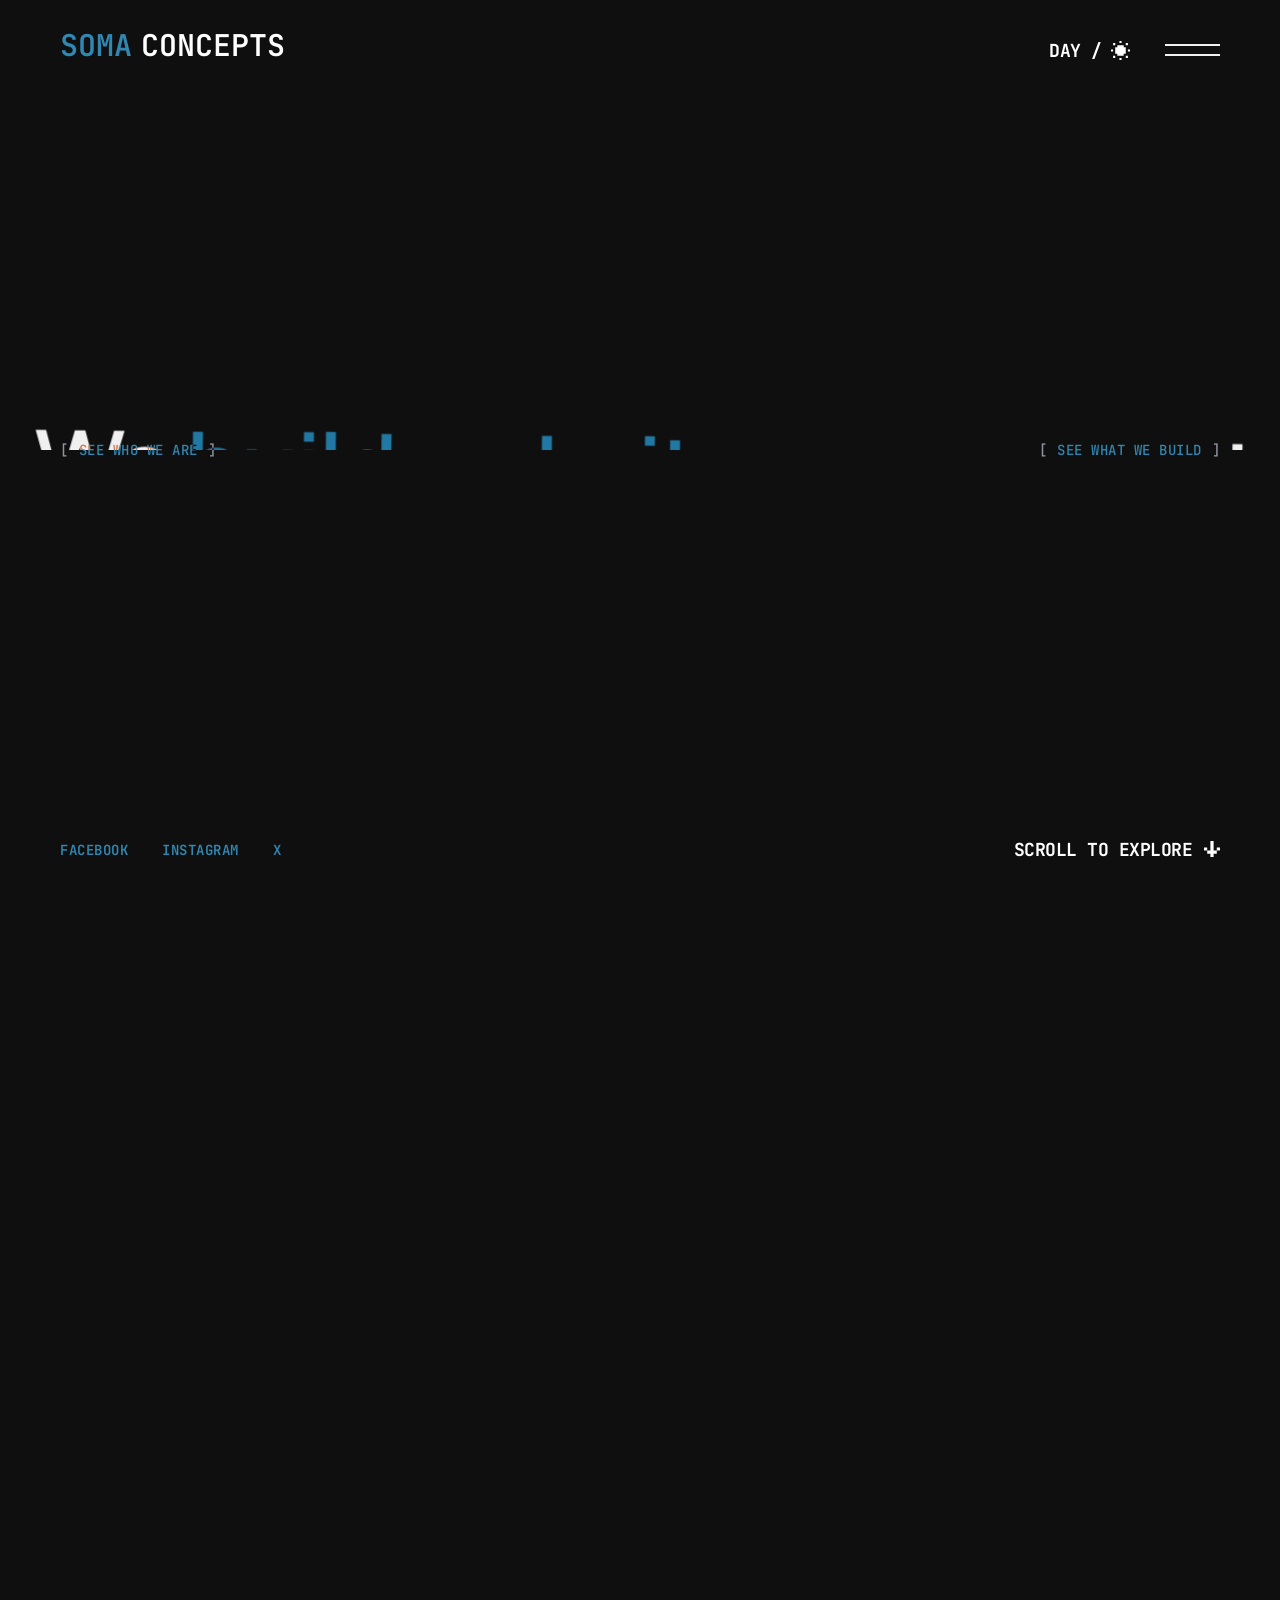
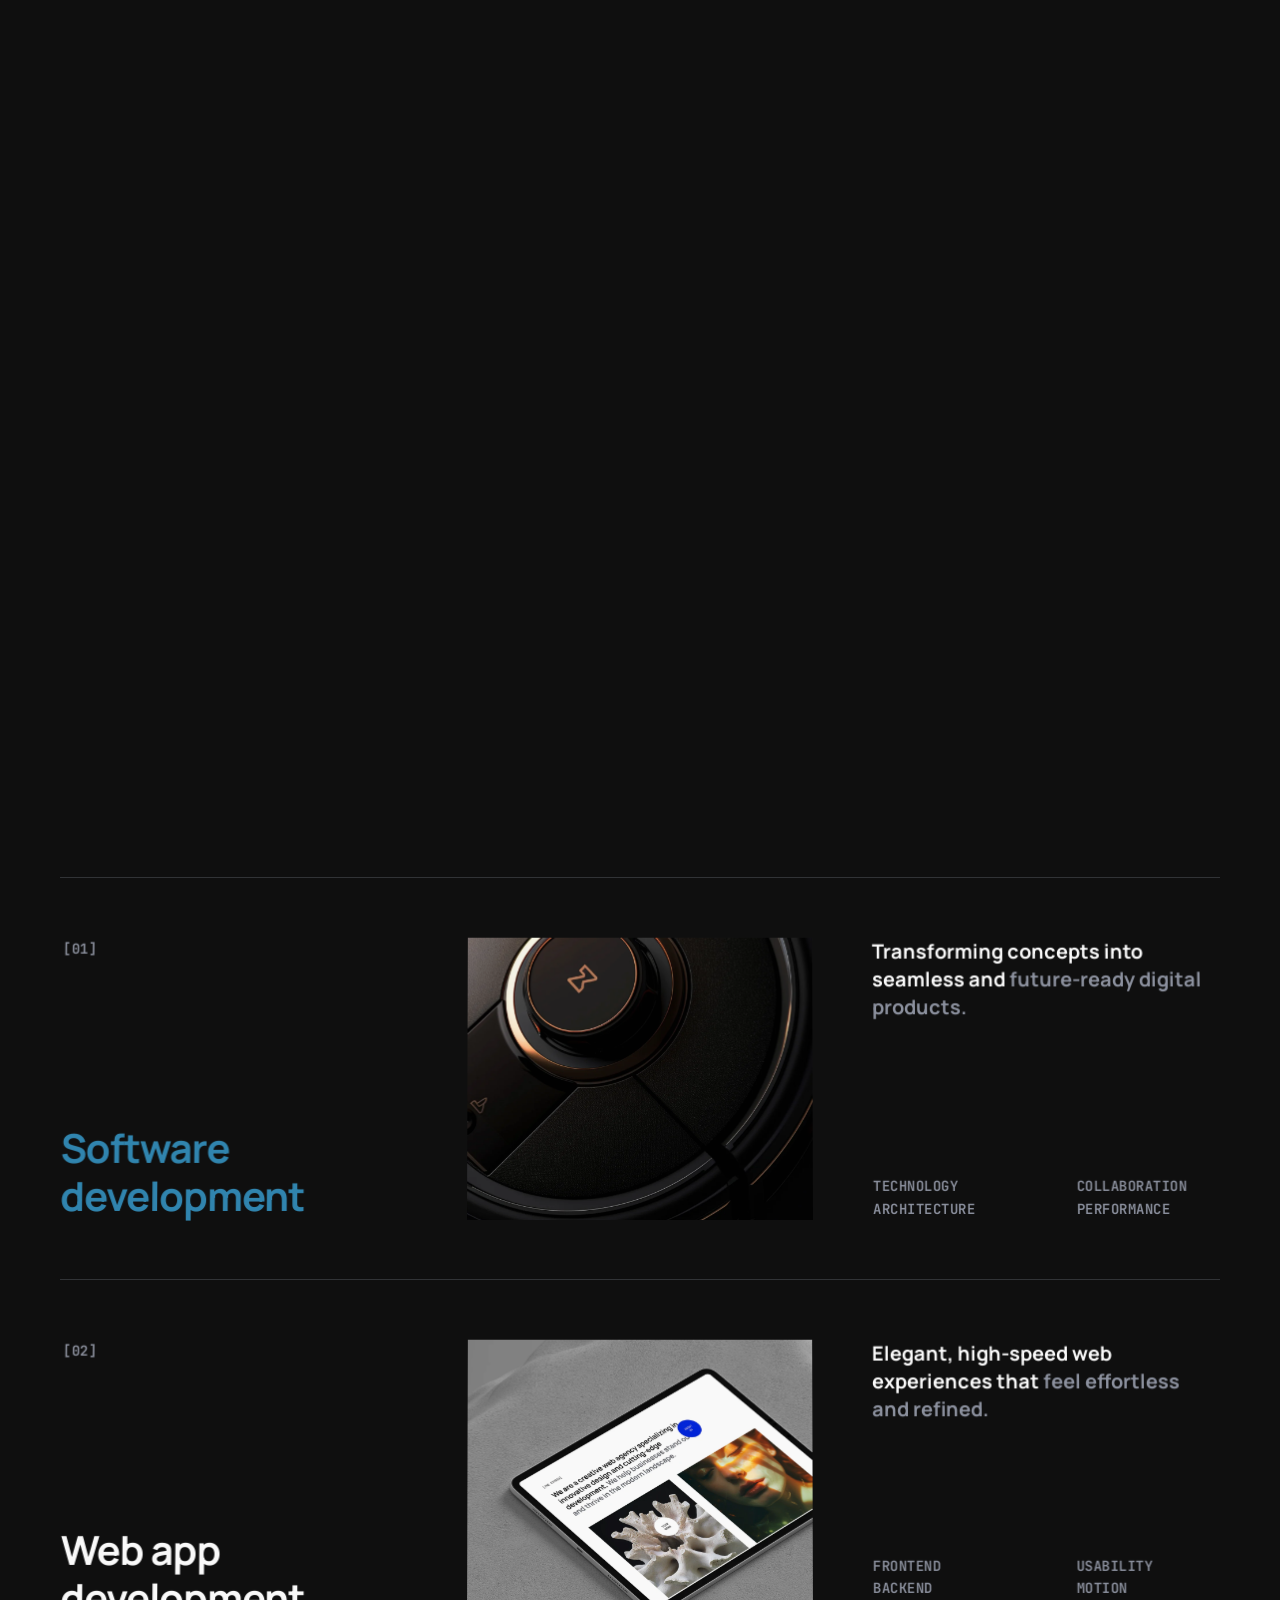
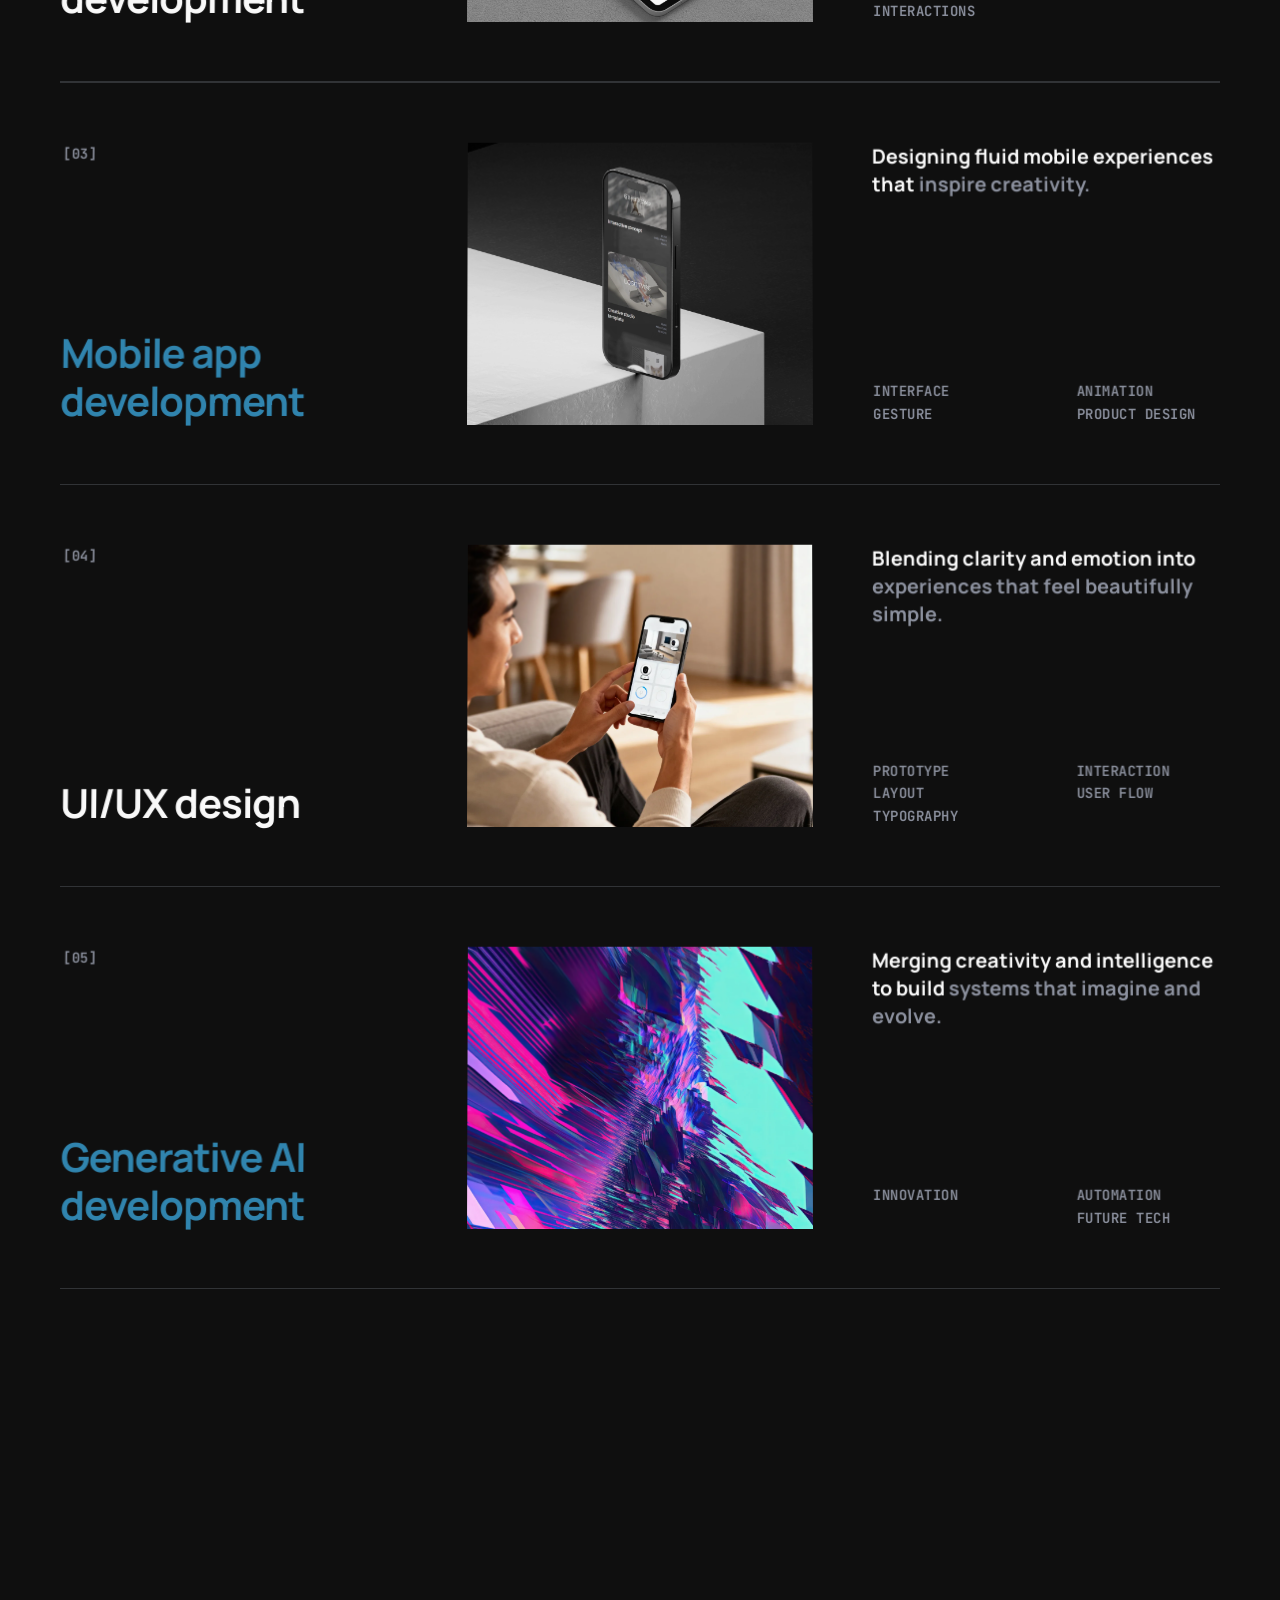
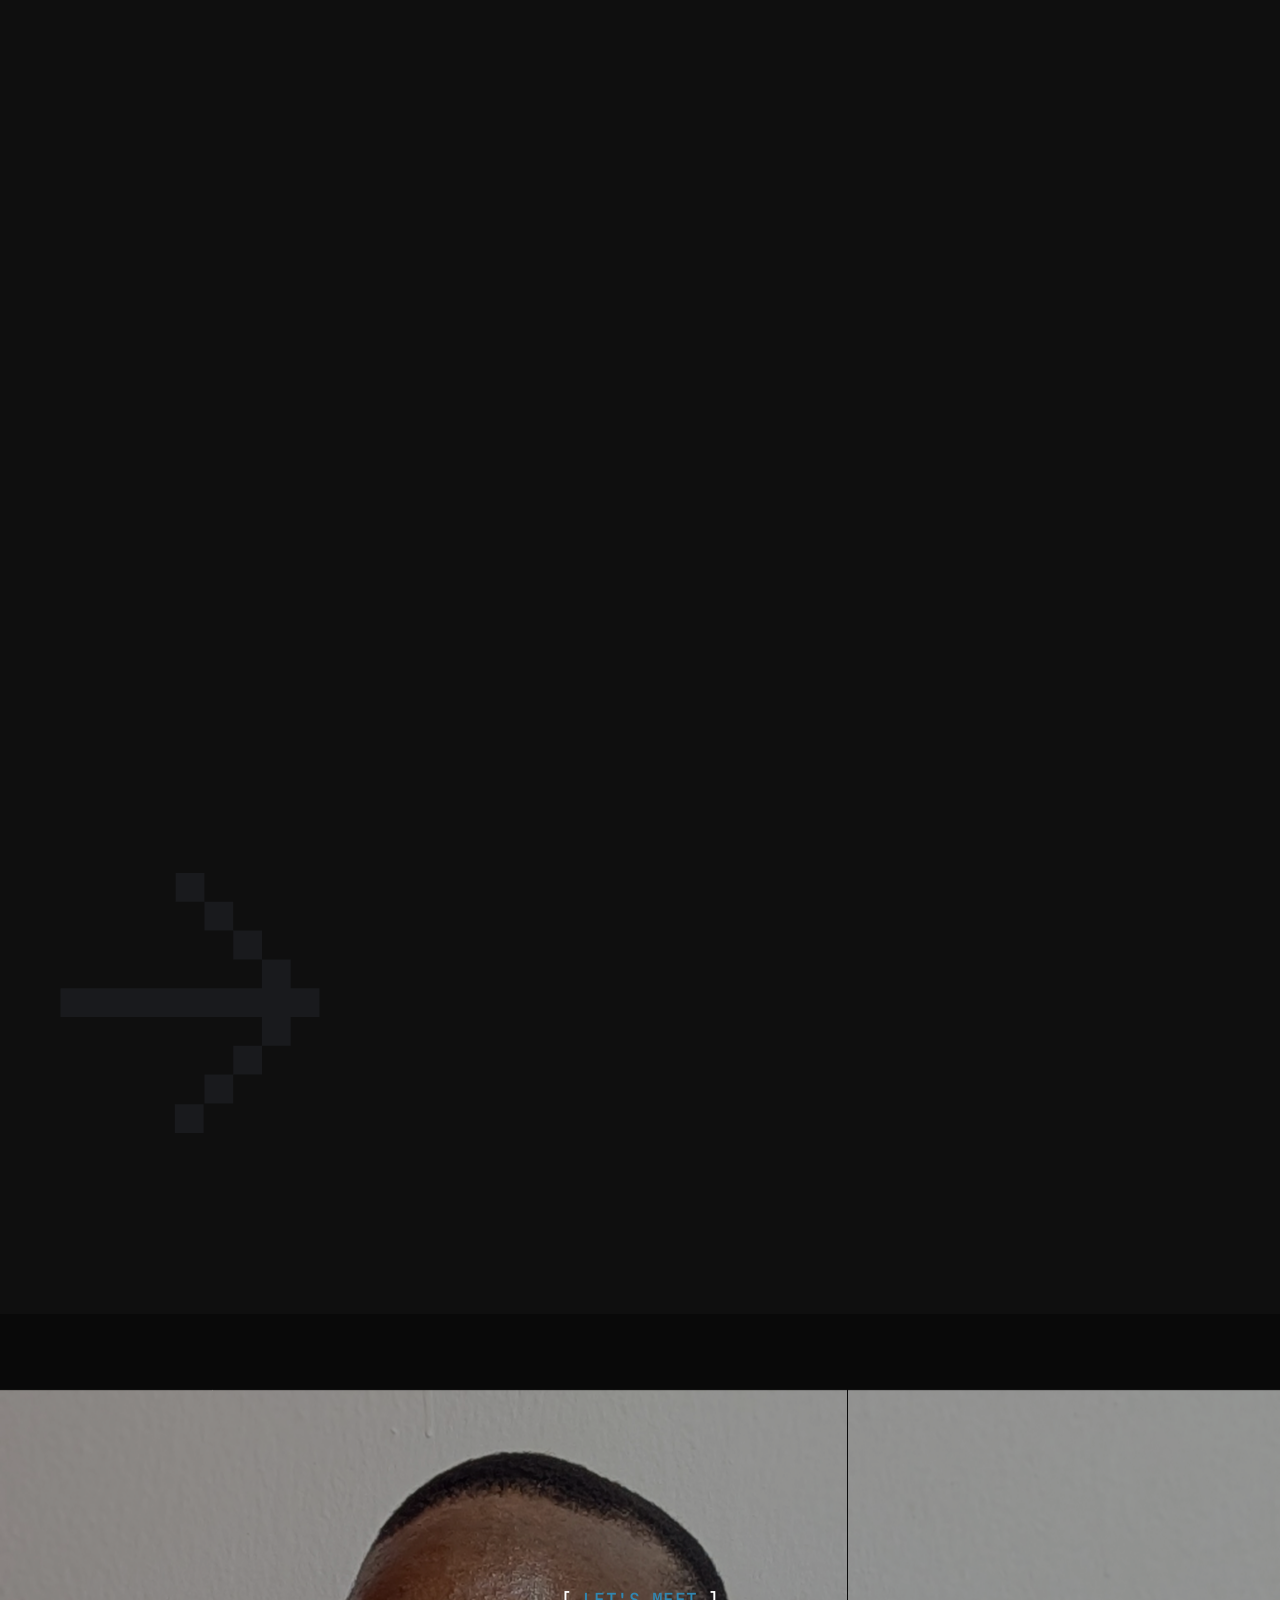
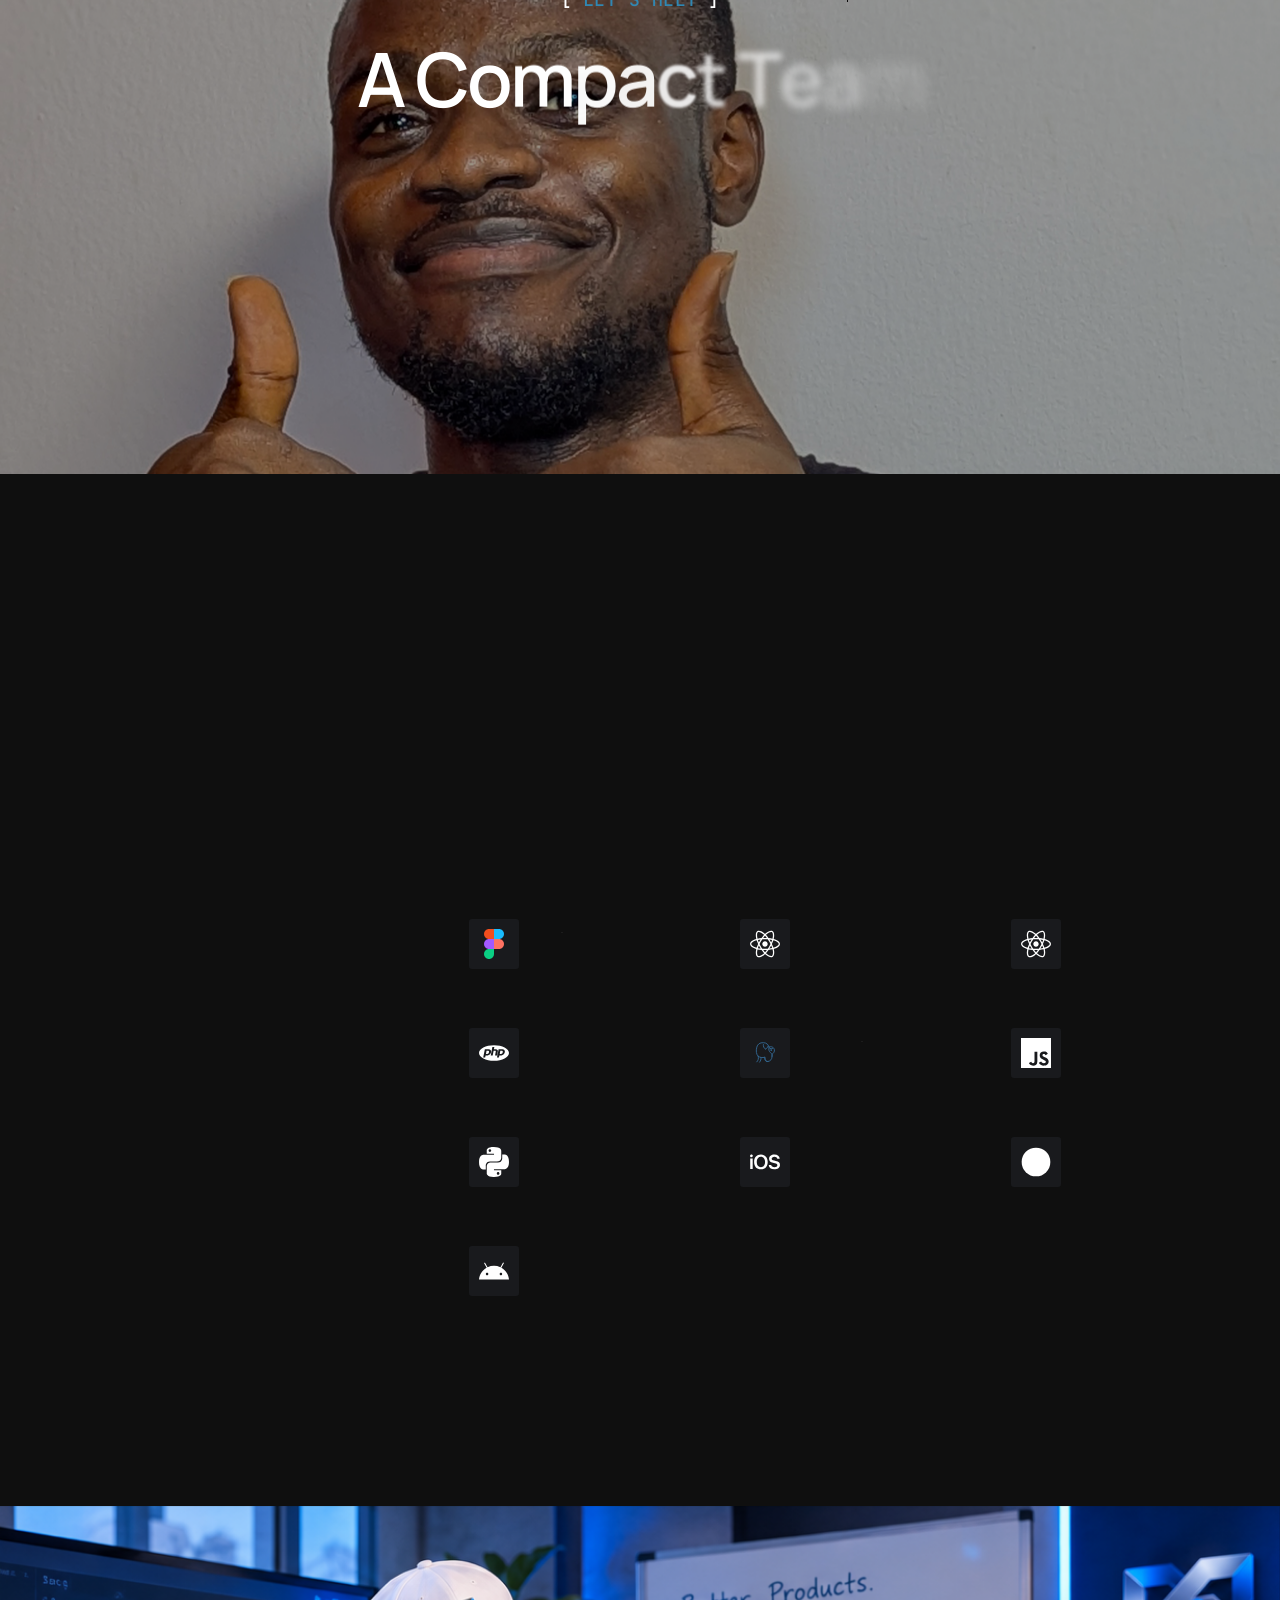
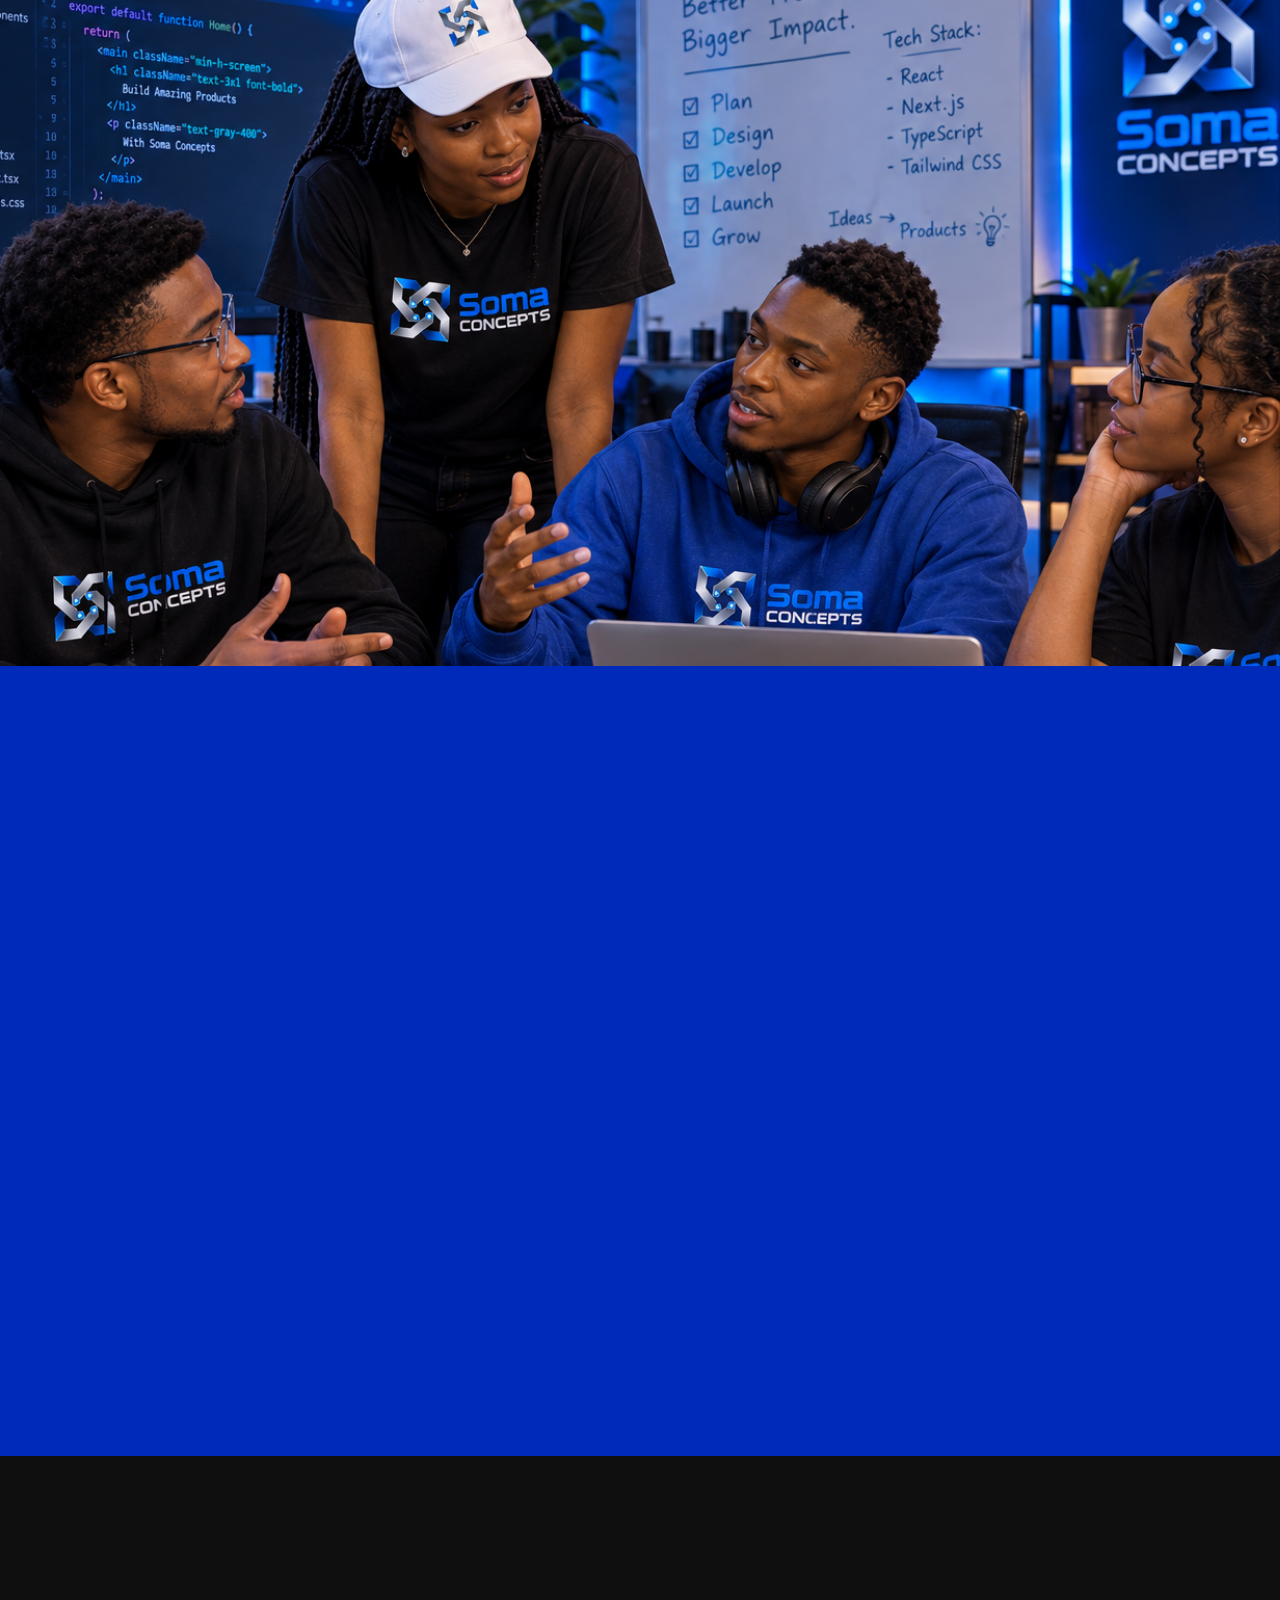
==== commit 8b4eef66: "update team description to "A Compact Team with Big Ideas" on Team and Contact pages" ====
--- a/index.html
+++ b/index.html
@@ -1048,7 +1048,7 @@
               </div>
               <div class="mxd-divider__caption">
                 <a class="active-cursor-accent" data-cursor-text="Our Team" href="team.html">
-                  <h2 class="reveal-type permanent">Small but powerful team</h2>
+                  <h2 class="reveal-type permanent">A Compact Team with Big Ideas</h2>
                 </a>
               </div>
             </div>
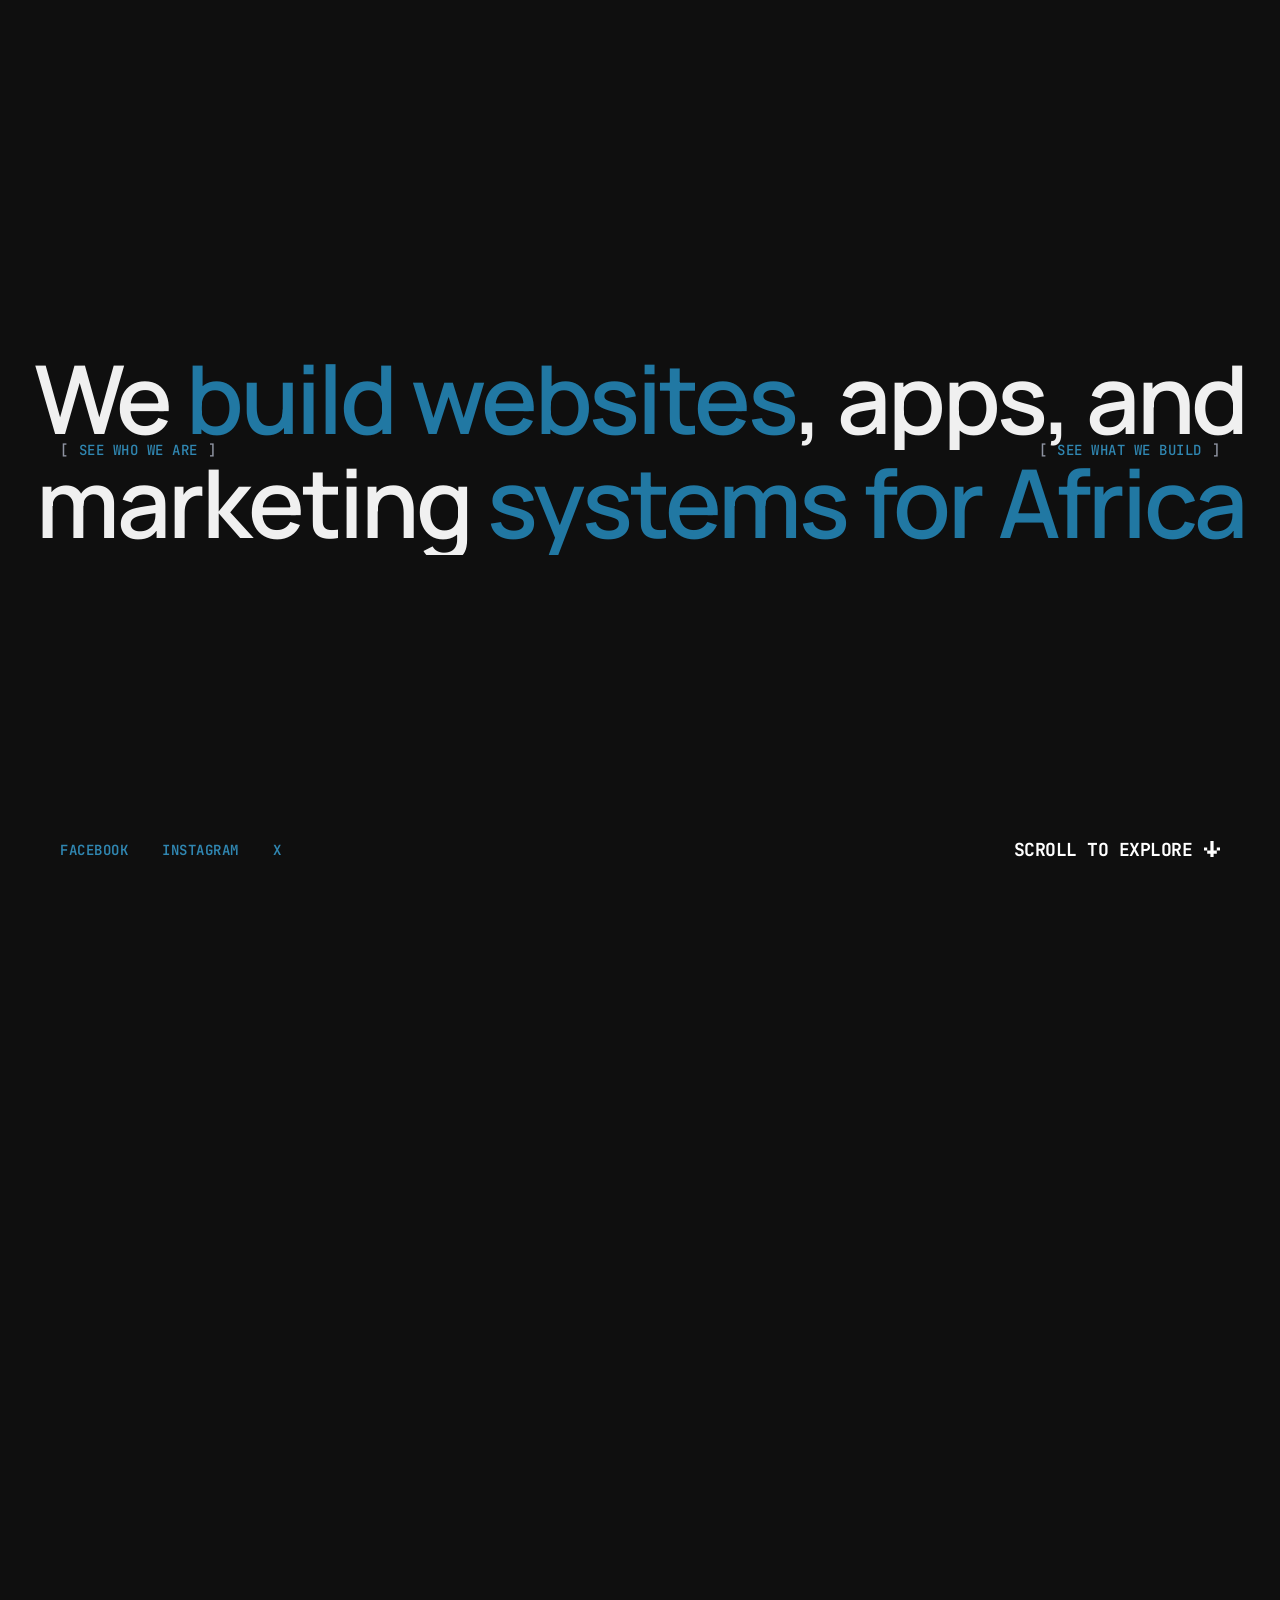
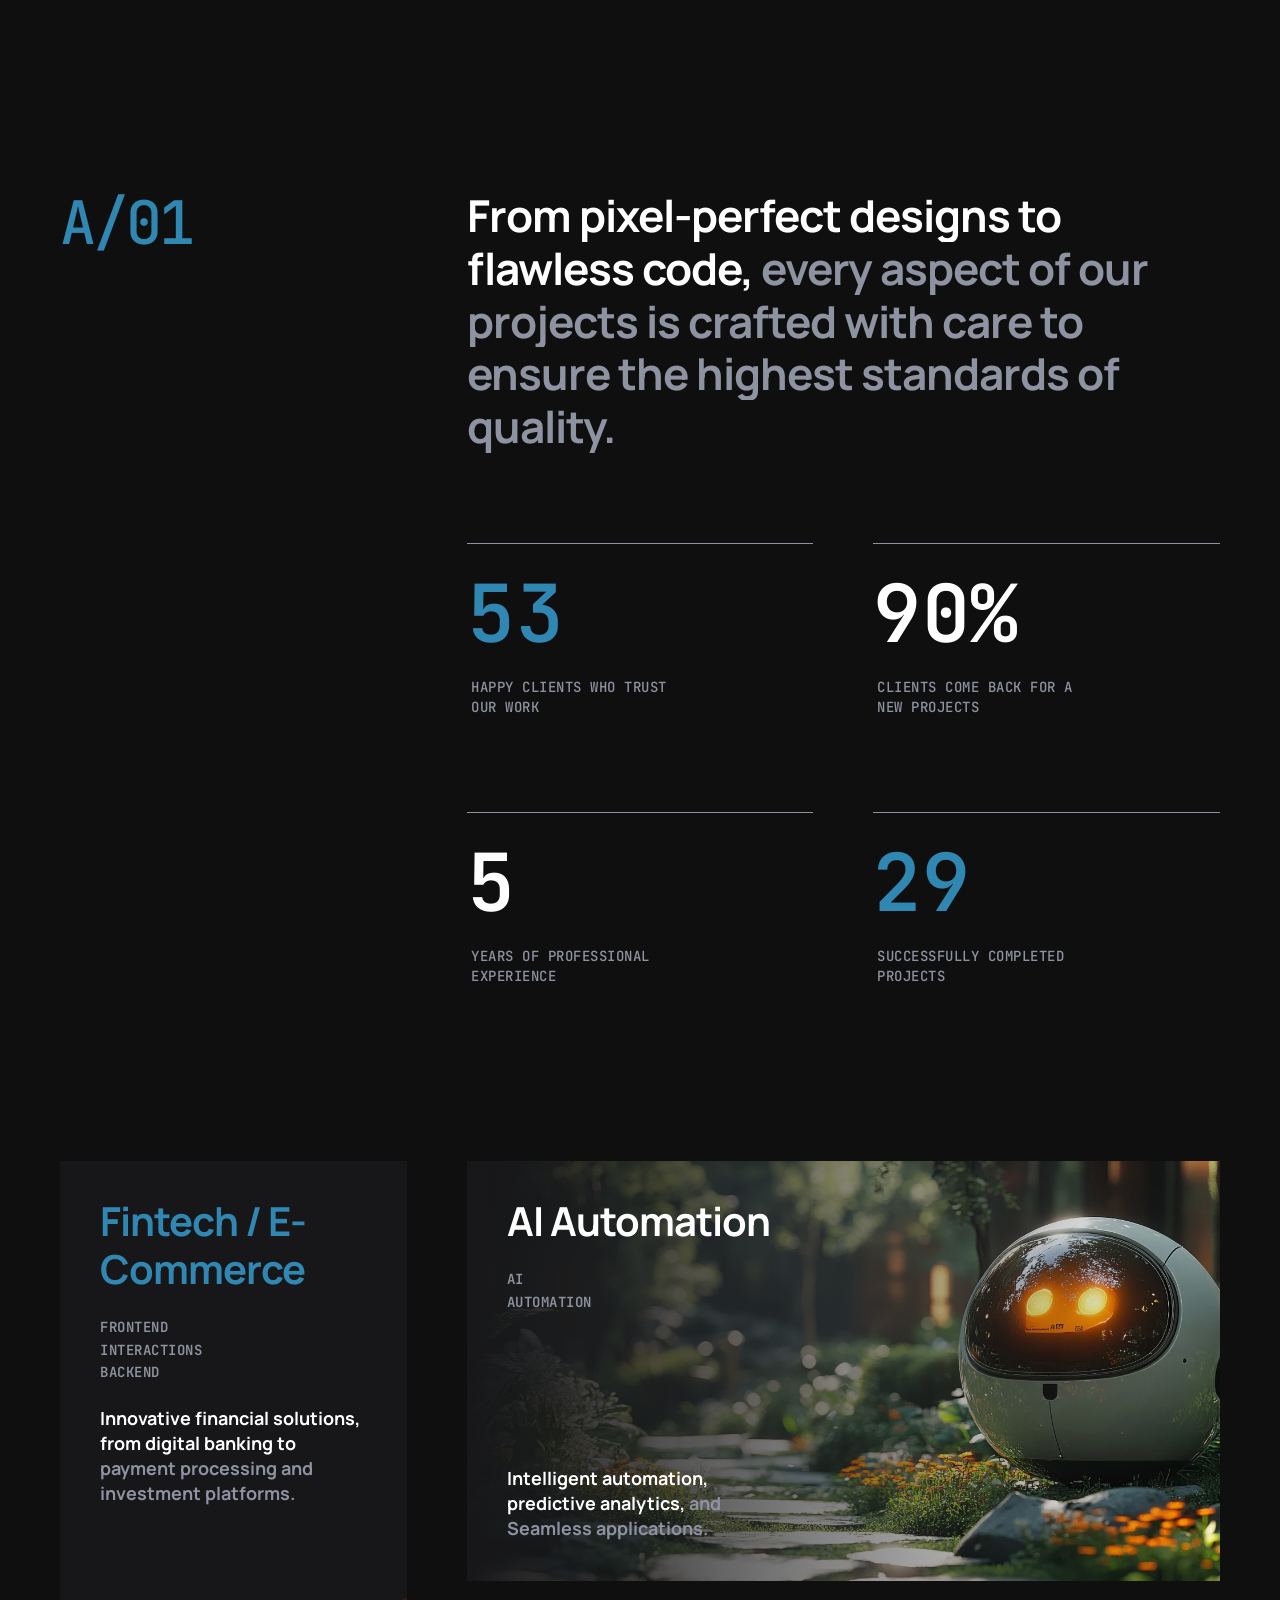
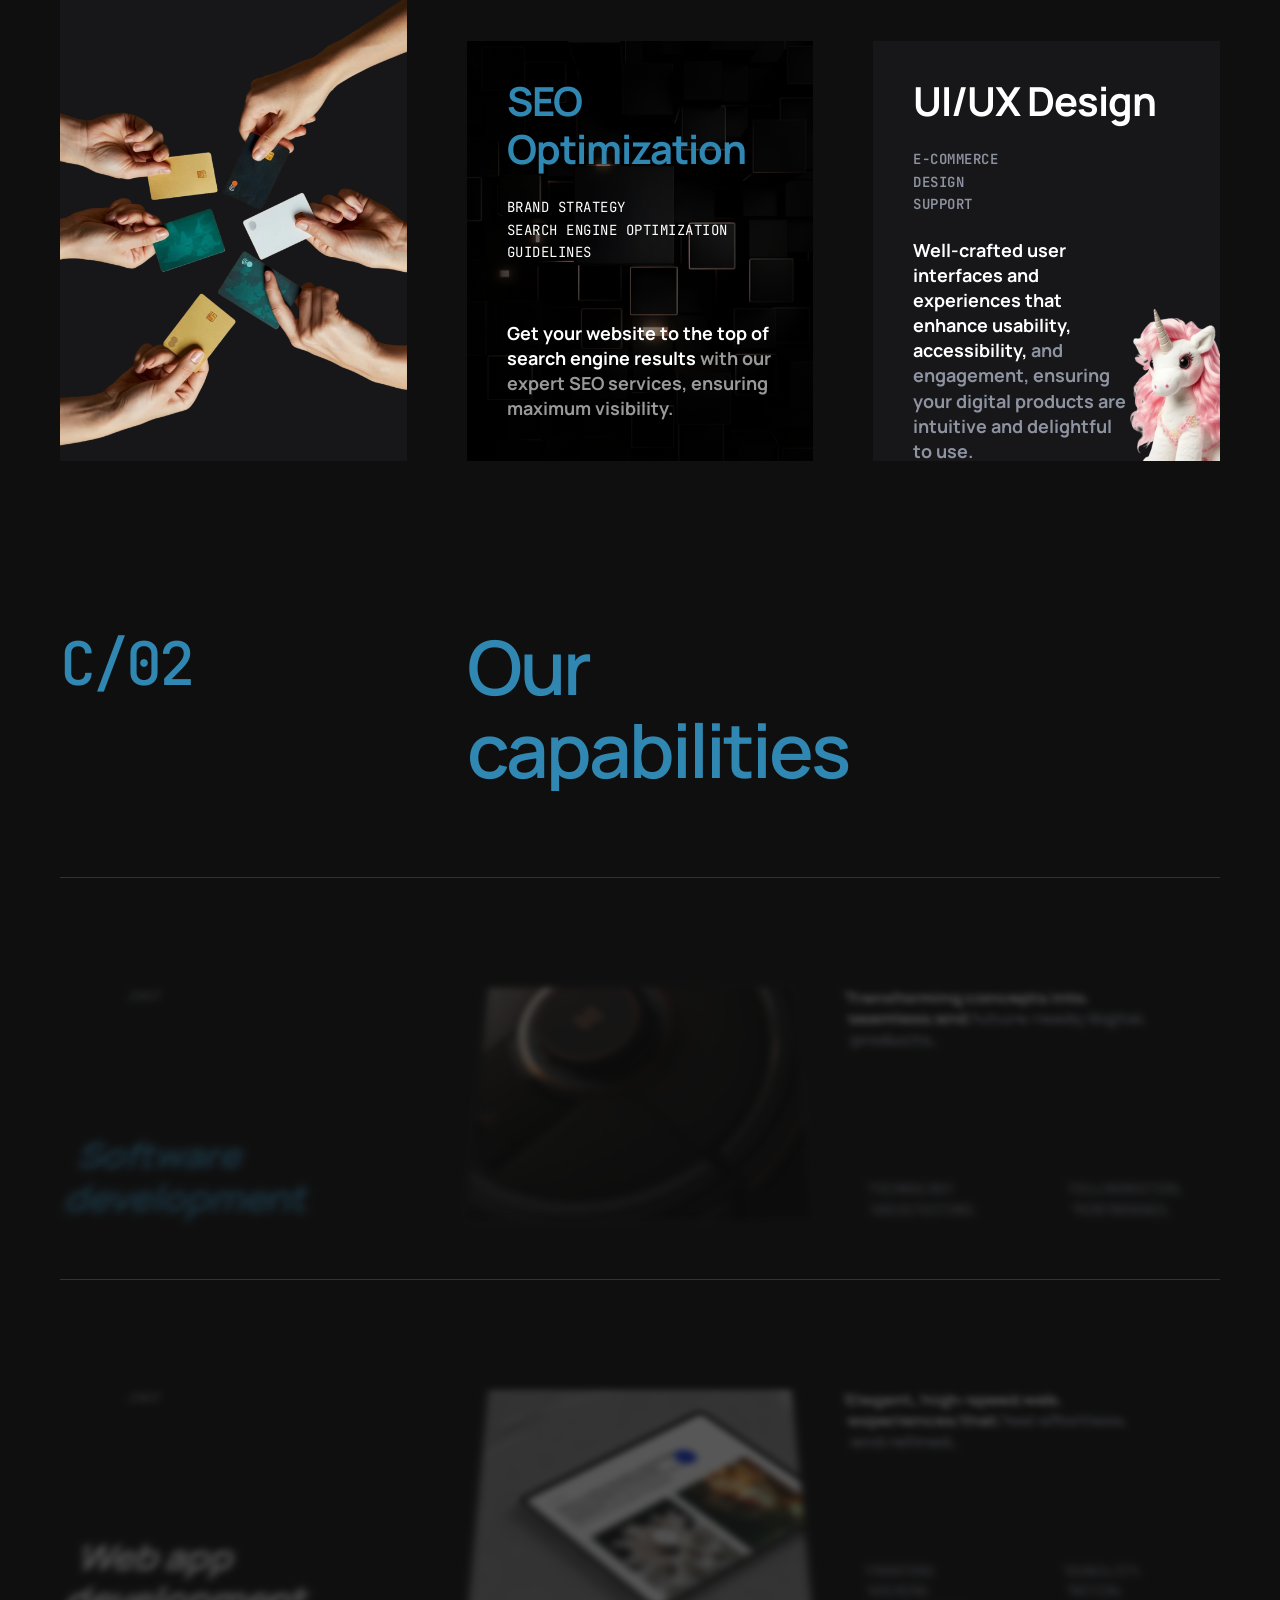
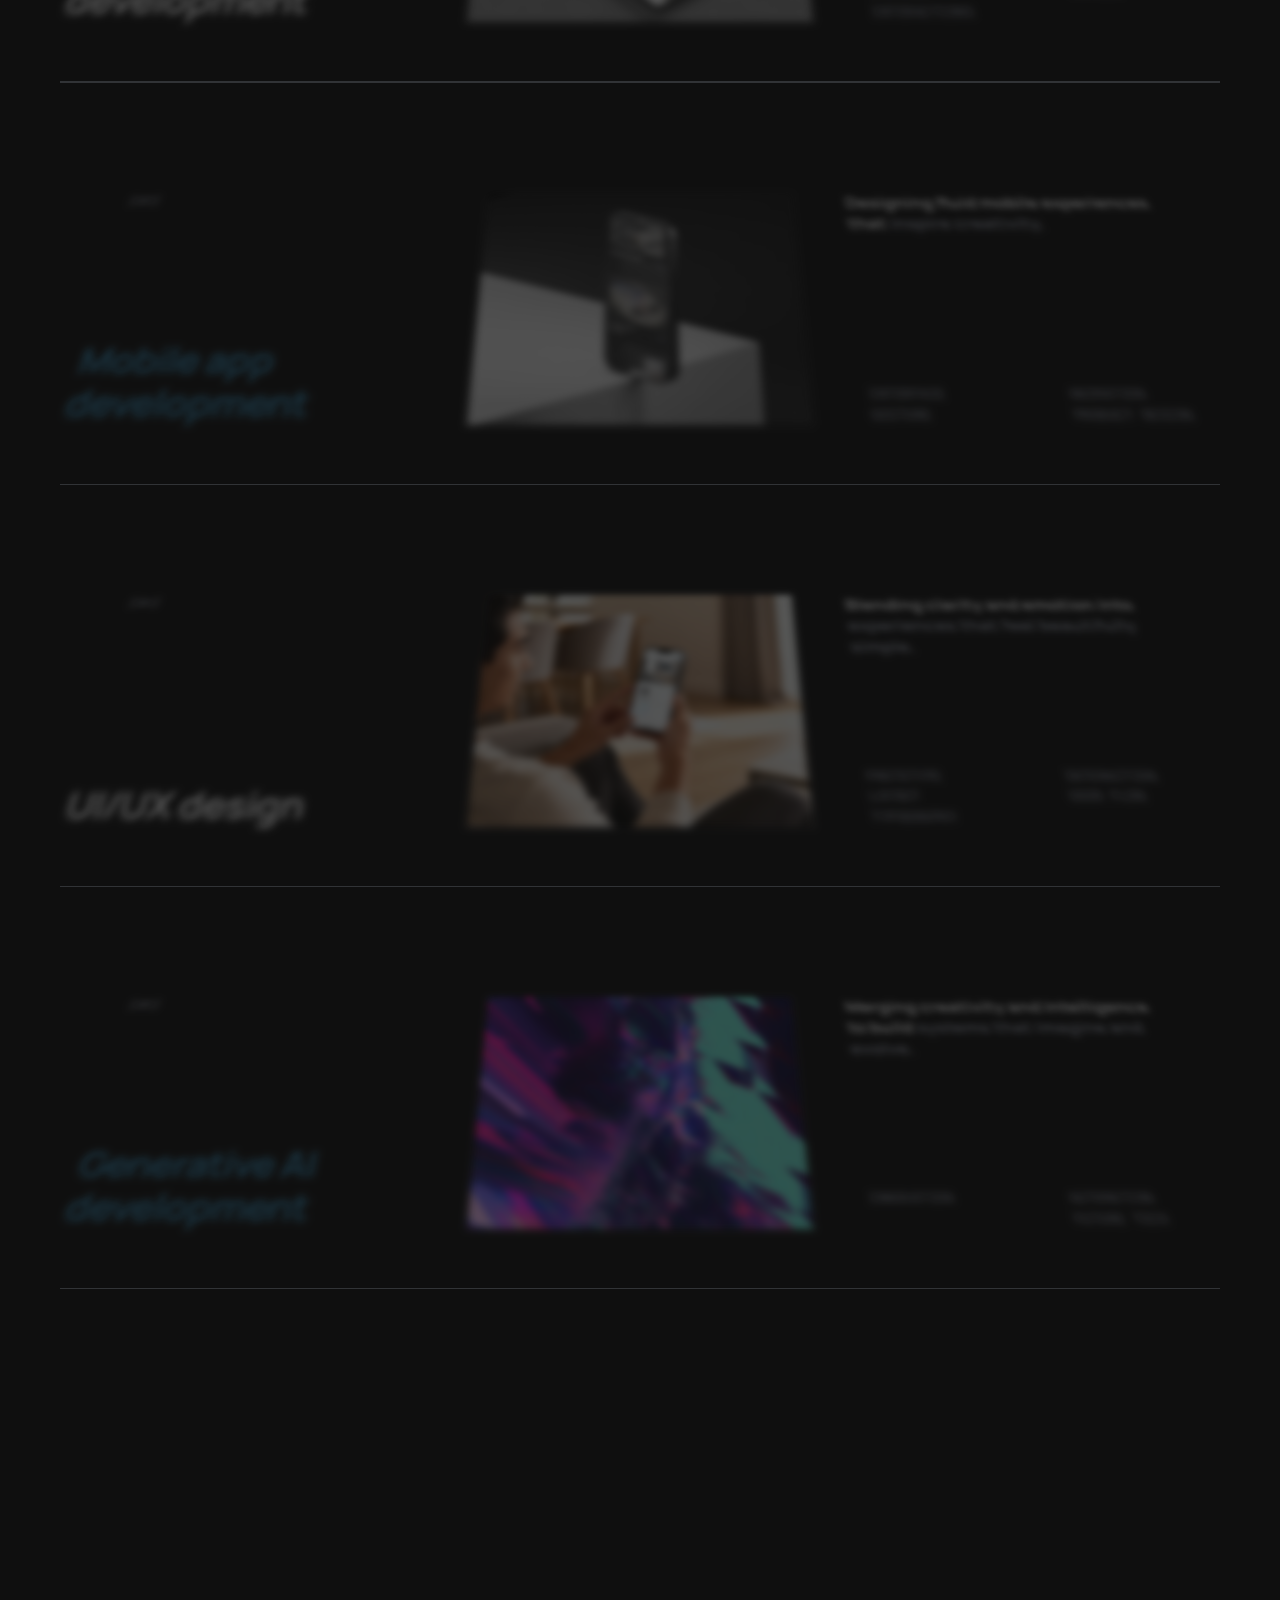
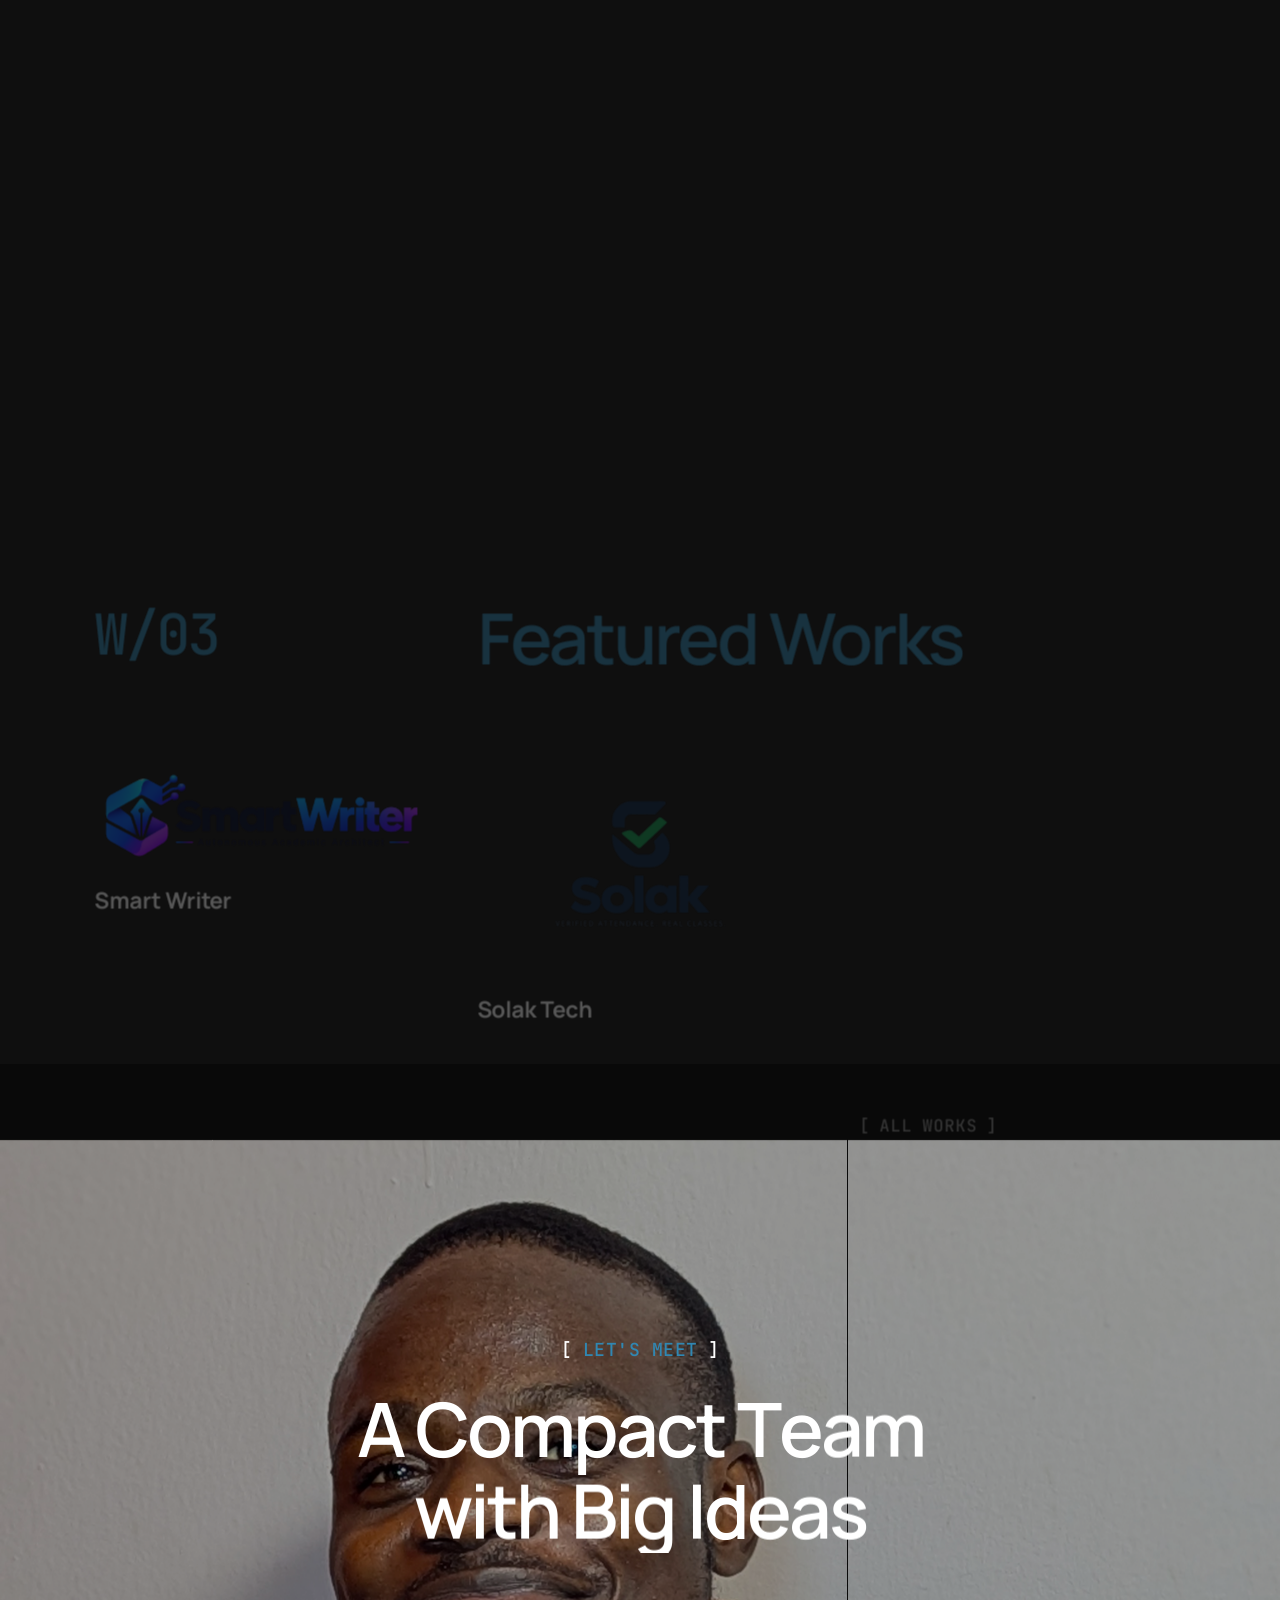
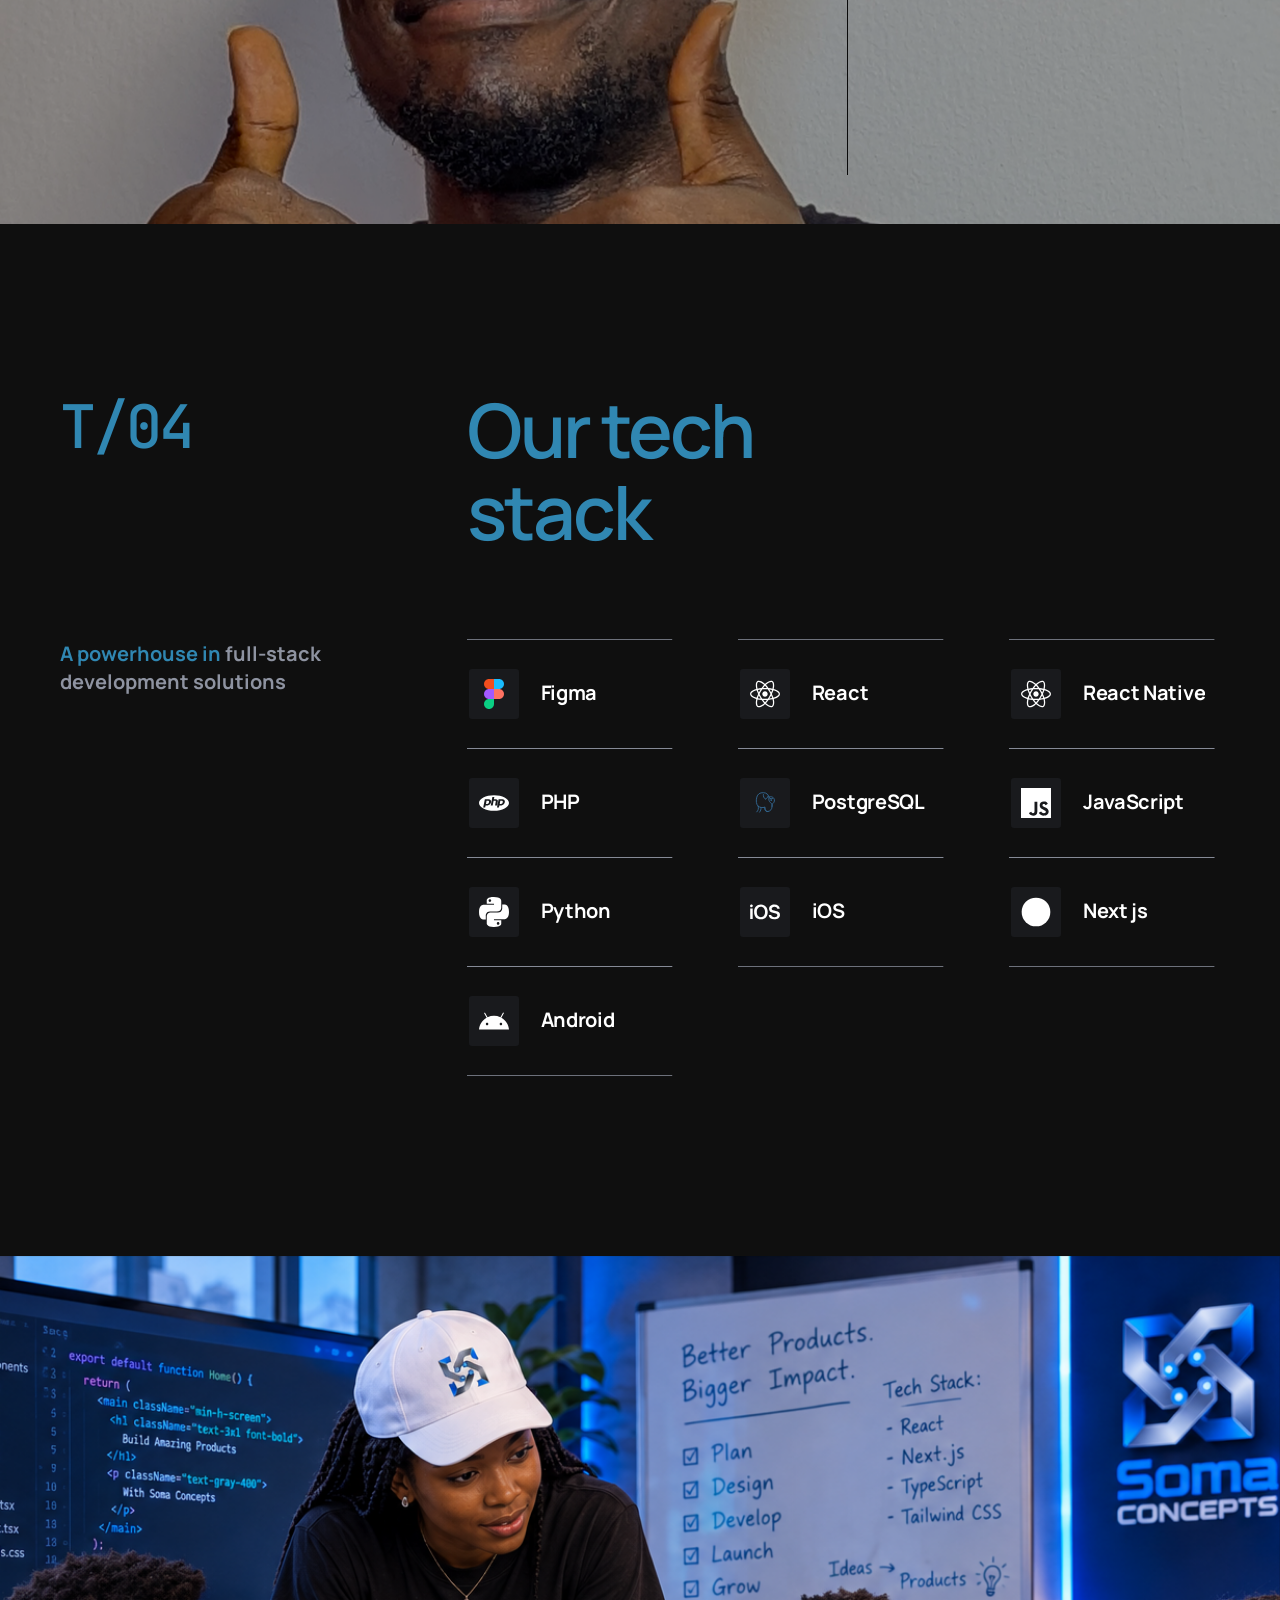
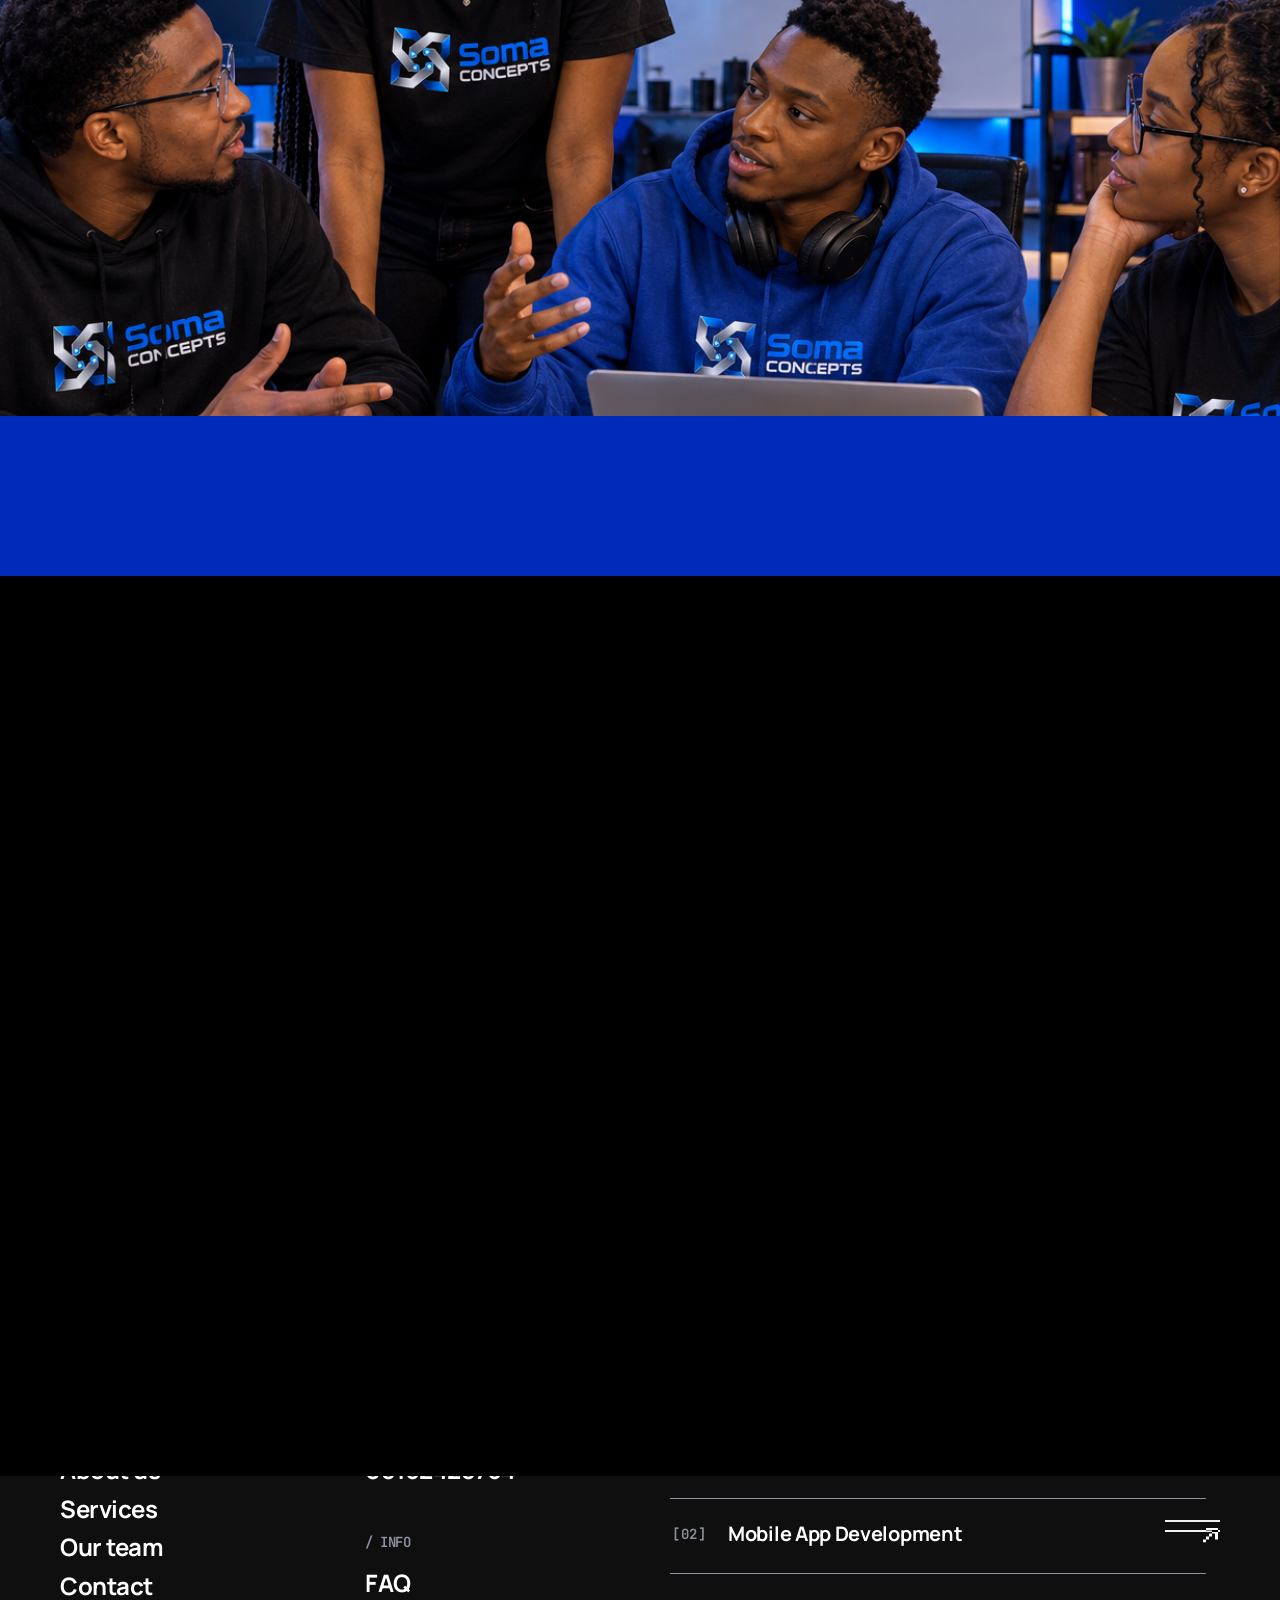
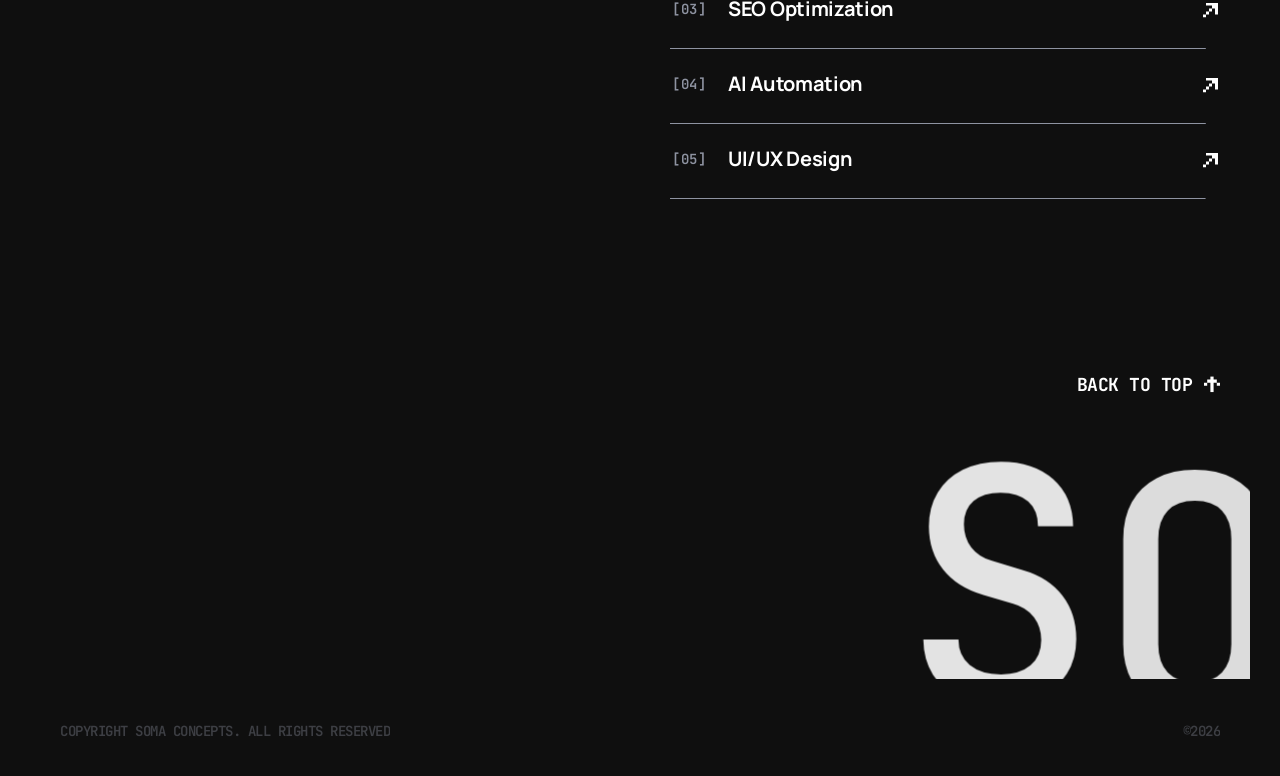
==== commit 21833cc5: "update project images and captions for Smart Writer and Solak Tech" ====
--- a/index.html
+++ b/index.html
@@ -864,44 +864,44 @@
                   <div class="row g-0 mxd-projects-grid__gallery">
                     <div class="col-12 col-md-6 col-xl-4 mxd-project-item animate-card-3">
                       <a class="mxd-project-item__media mxd-img-anim active-cursor-permanent" data-cursor-text="View Work" href="404.html">
-                        <img class="mxd-img-anim__absolute" src="img/Soma Concepts Mascot Tech Studio Grid.png" alt="Project Preview Image">
-                        <img class="mxd-img-anim__absolute" src="img/Soma Concepts Mascot Tech Studio Grid.png" alt="Project Preview Image">
-                        <img class="mxd-img-anim__absolute" src="img/Soma Concepts Mascot Tech Studio Grid.png" alt="Project Preview Image">
-                        <img class="mxd-img-anim__absolute" src="img/Soma Concepts Mascot Tech Studio Grid.png" alt="Project Preview Image">
-                        <img class="mxd-img-anim__main" src="img/Soma Concepts Mascot Tech Studio Grid.png" alt="Project Preview Image">
+                        <img class="mxd-img-anim__absolute" src="img/project/smwriter.png" alt="Project Preview Image">
+                        <img class="mxd-img-anim__absolute" src="img/project/smartwrite.png" alt="Project Preview Image">
+                        <img class="mxd-img-anim__absolute" src="img/project/smwriter.png" alt="Project Preview Image">
+                        <img class="mxd-img-anim__absolute" src="img/project/smartwrite.png" alt="Project Preview Image">
+                        <img class="mxd-img-anim__main" src="img/project/smwriter.png" alt="Project Preview Image">
                       </a>
                       <div class="mxd-project-item__caption">
                         <div class="mxd-project-item__name">
                           <a class="project-name-s" href="404.html">Smart Writer</a>
                         </div>
-                        <div class="mxd-project-item__tags">
+                        <!-- <div class="mxd-project-item__tags">
                           <span class="tag tag-s tag-medium mxd-scramble">Design</span>
                           <span class="tag tag-s tag-medium mxd-scramble">Illustrations</span>
                           <span class="tag tag-s tag-medium mxd-scramble">Packaging</span>
                           <span class="tag tag-s tag-medium mxd-scramble">Marketing</span>
-                        </div>
+                        </div> -->
                       </div>
                     </div>
                     <div class="col-12 col-md-6 col-xl-4 mxd-project-item animate-card-3">
                       <a class="mxd-project-item__media mxd-img-anim active-cursor-permanent" data-cursor-text="View Work" href="404.html">
-                        <img class="mxd-img-anim__absolute" src="img/img2.png" alt="Project Preview Image">
-                        <img class="mxd-img-anim__absolute" src="img/img2.png" alt="Project Preview Image">
-                        <img class="mxd-img-anim__absolute" src="img/img2.png" alt="Project Preview Image">
-                        <img class="mxd-img-anim__absolute" src="img/img2.png" alt="Project Preview Image">
-                        <img class="mxd-img-anim__main" src="img/img2.png" alt="Project Preview Image">
+                        <img class="mxd-img-anim__absolute" src="img/project/sl.png" alt="Project Preview Image">
+                        <img class="mxd-img-anim__absolute" src="img/project/solak.png" alt="Project Preview Image">
+                        <img class="mxd-img-anim__absolute" src="img/project/sl.png" alt="Project Preview Image">
+                        <img class="mxd-img-anim__absolute" src="img/project/solak.png" alt="Project Preview Image">
+                        <img class="mxd-img-anim__main" src="img/project/sl.png" alt="Project Preview Image">
                       </a>
                       <div class="mxd-project-item__caption">
                         <div class="mxd-project-item__name">
                           <a class="project-name-s" href="404.html">Solak Tech</a>
                         </div>
-                        <div class="mxd-project-item__tags">
+                        <!-- <div class="mxd-project-item__tags">
                           <span class="tag tag-s tag-medium mxd-scramble">UI/UX</span>
                           <span class="tag tag-s tag-medium mxd-scramble">Development</span>
                           <span class="tag tag-s tag-medium mxd-scramble">Brand</span>
-                        </div>
-                      </div>
-                    </div>
-                    <div class="col-12 col-md-6 col-xl-4 mxd-project-item animate-card-3">
+                        </div> -->
+                      </div>
+                    </div>
+                    <!-- <div class="col-12 col-md-6 col-xl-4 mxd-project-item animate-card-3">
                       <a class="mxd-project-item__media mxd-img-anim active-cursor-permanent" data-cursor-text="View Work" href="404.html">
                         <img class="mxd-img-anim__absolute" src="img/img3.png" alt="Project Preview Image">
                         <img class="mxd-img-anim__absolute" src="img/img3.png" alt="Project Preview Image" style="height: 410px;">
@@ -920,7 +920,7 @@
                           <span class="tag tag-s tag-medium mxd-scramble">Website</span>
                         </div>
                       </div>
-                    </div>
+                    </div> -->
                     <!-- <div class="col-12 col-md-6 col-xl-4 mxd-project-item animate-card-3">
                       <a class="mxd-project-item__media mxd-img-anim active-cursor-permanent" data-cursor-text="View Work" href="404.html">
                         <img class="mxd-img-anim__absolute" src="img/img4.png" alt="Project Preview Image">
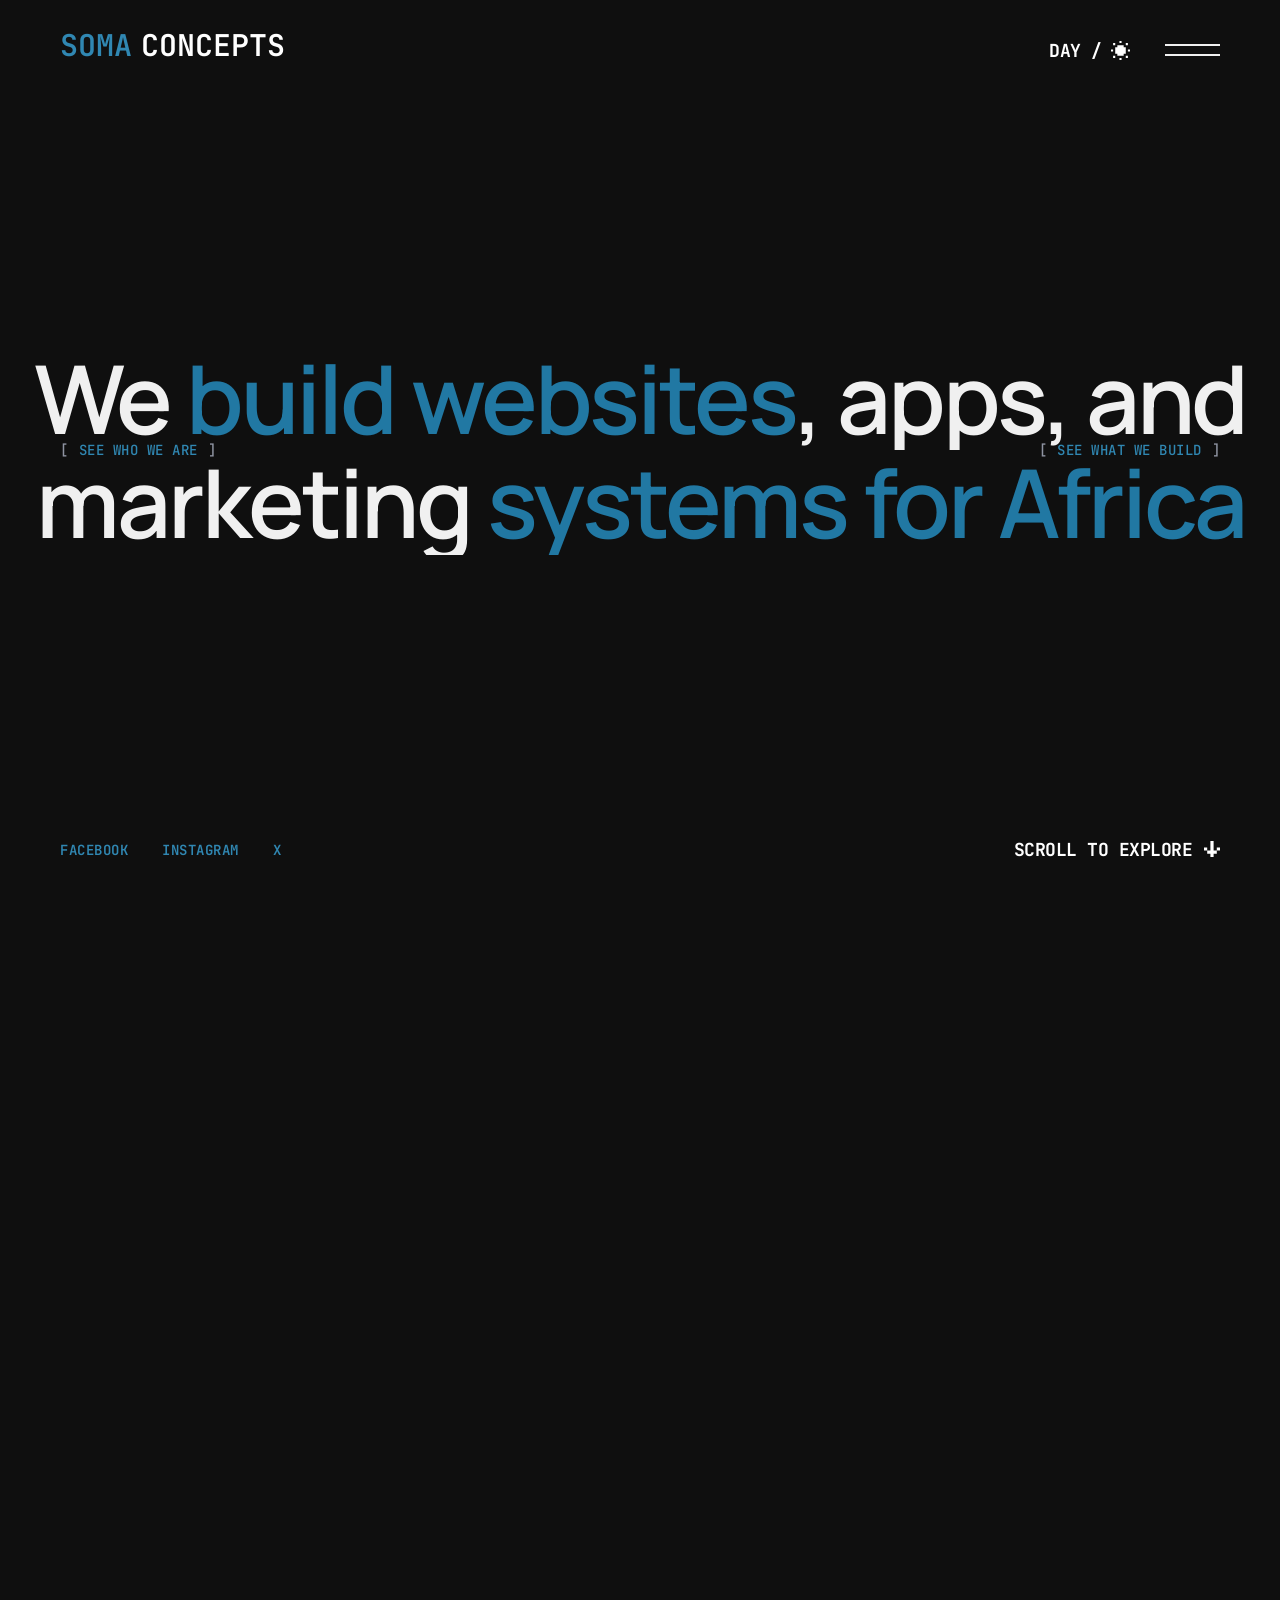
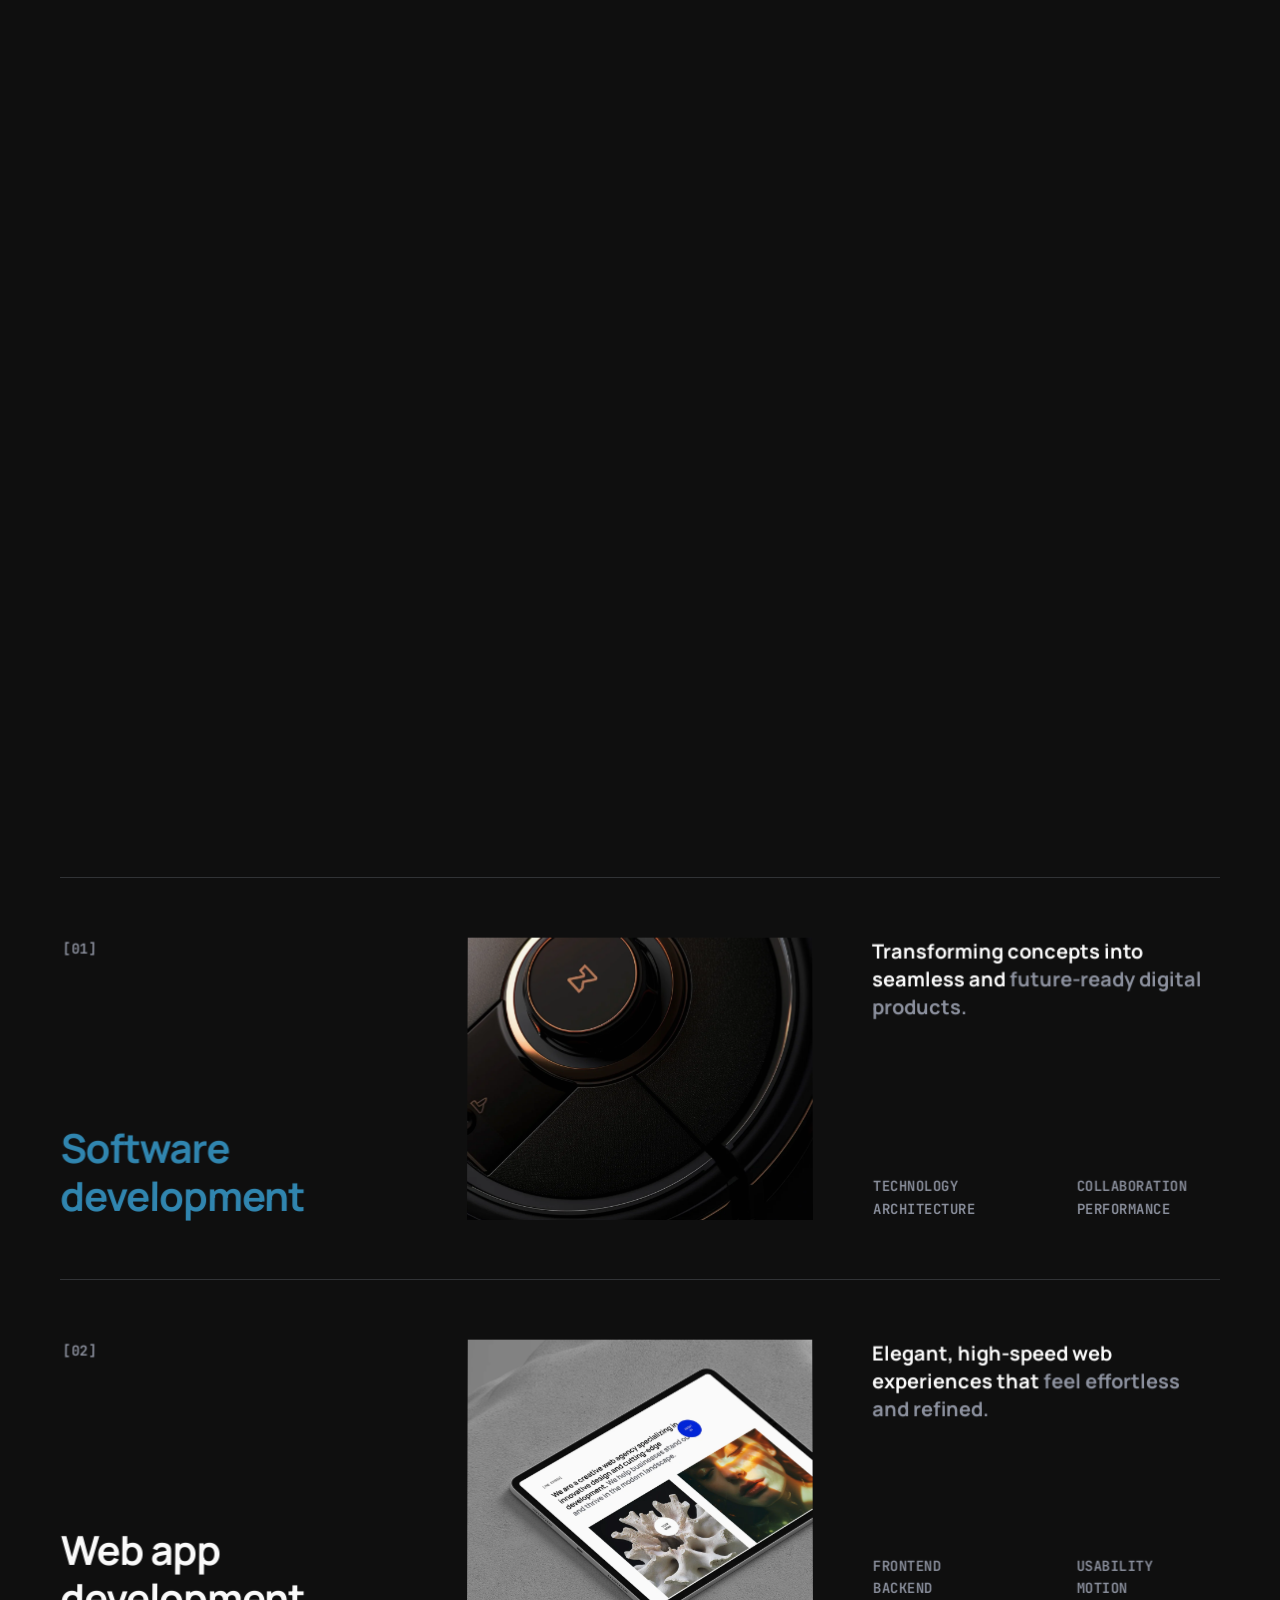
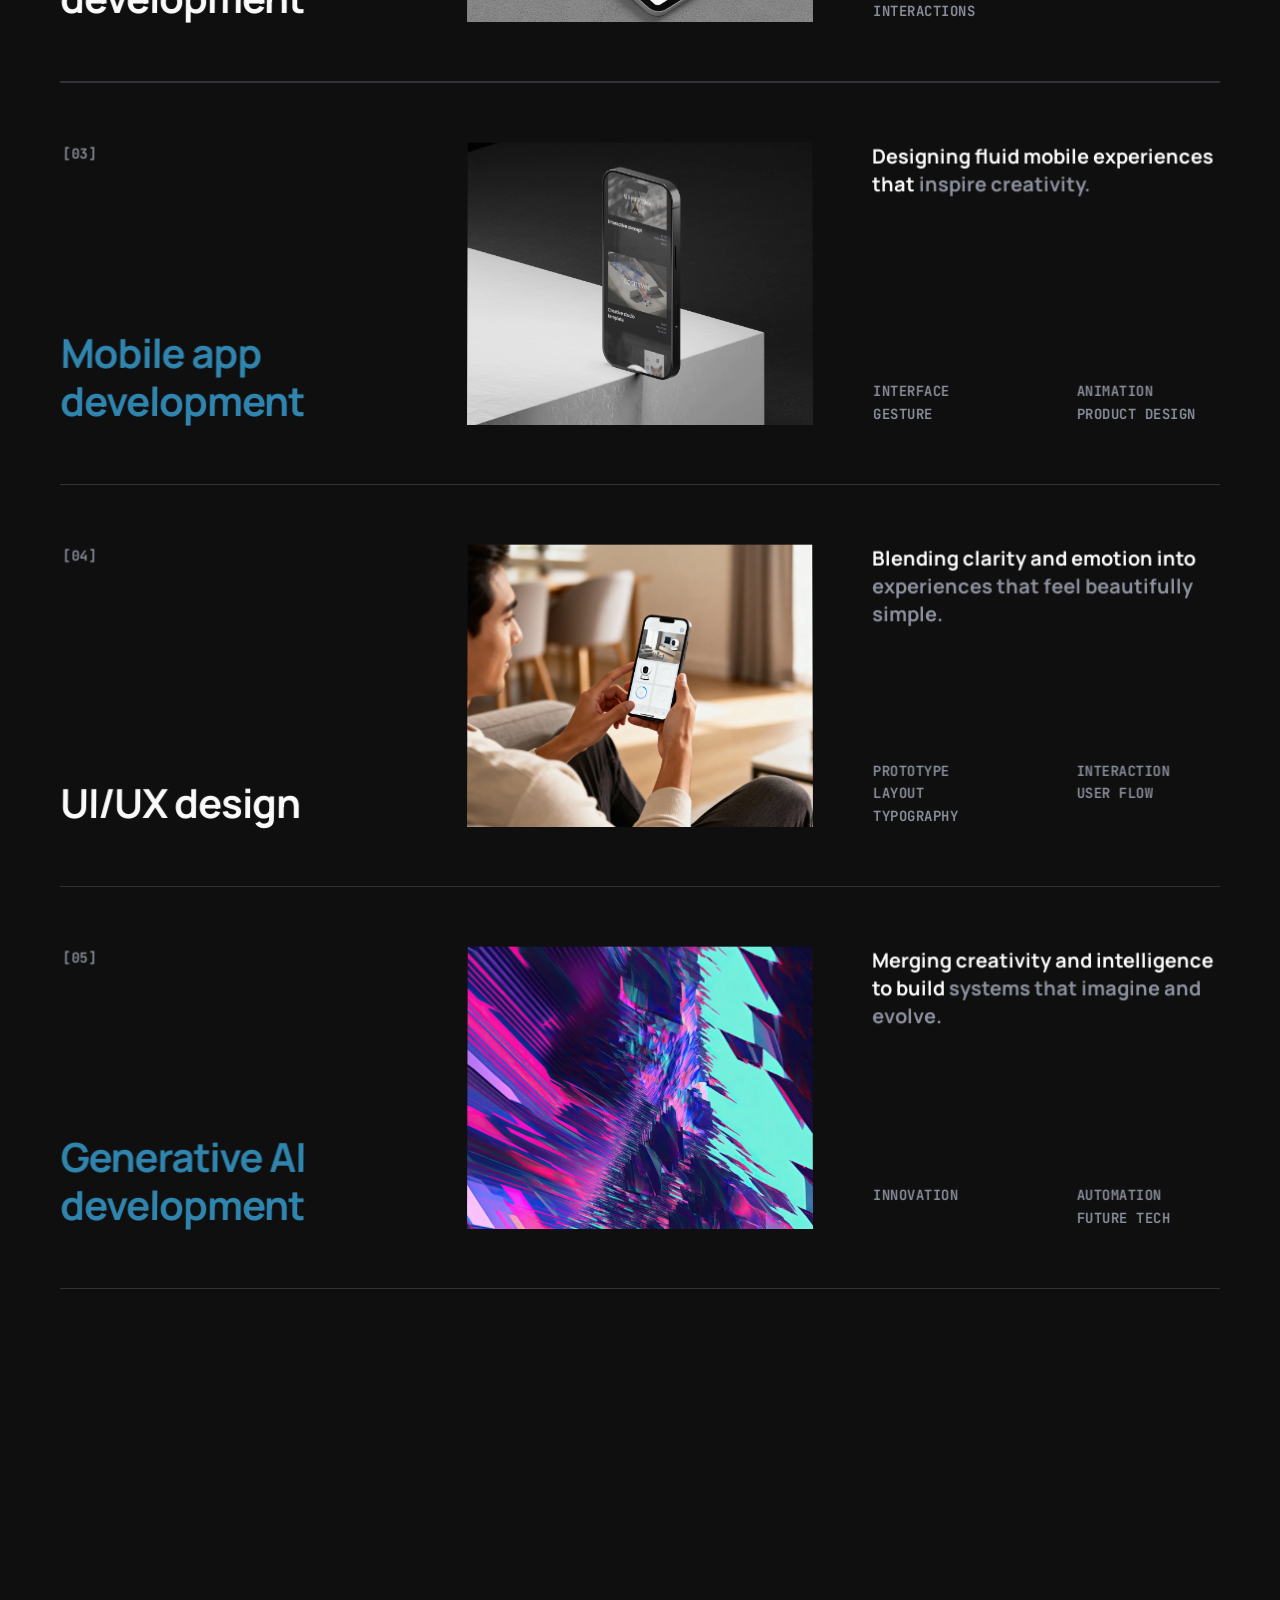
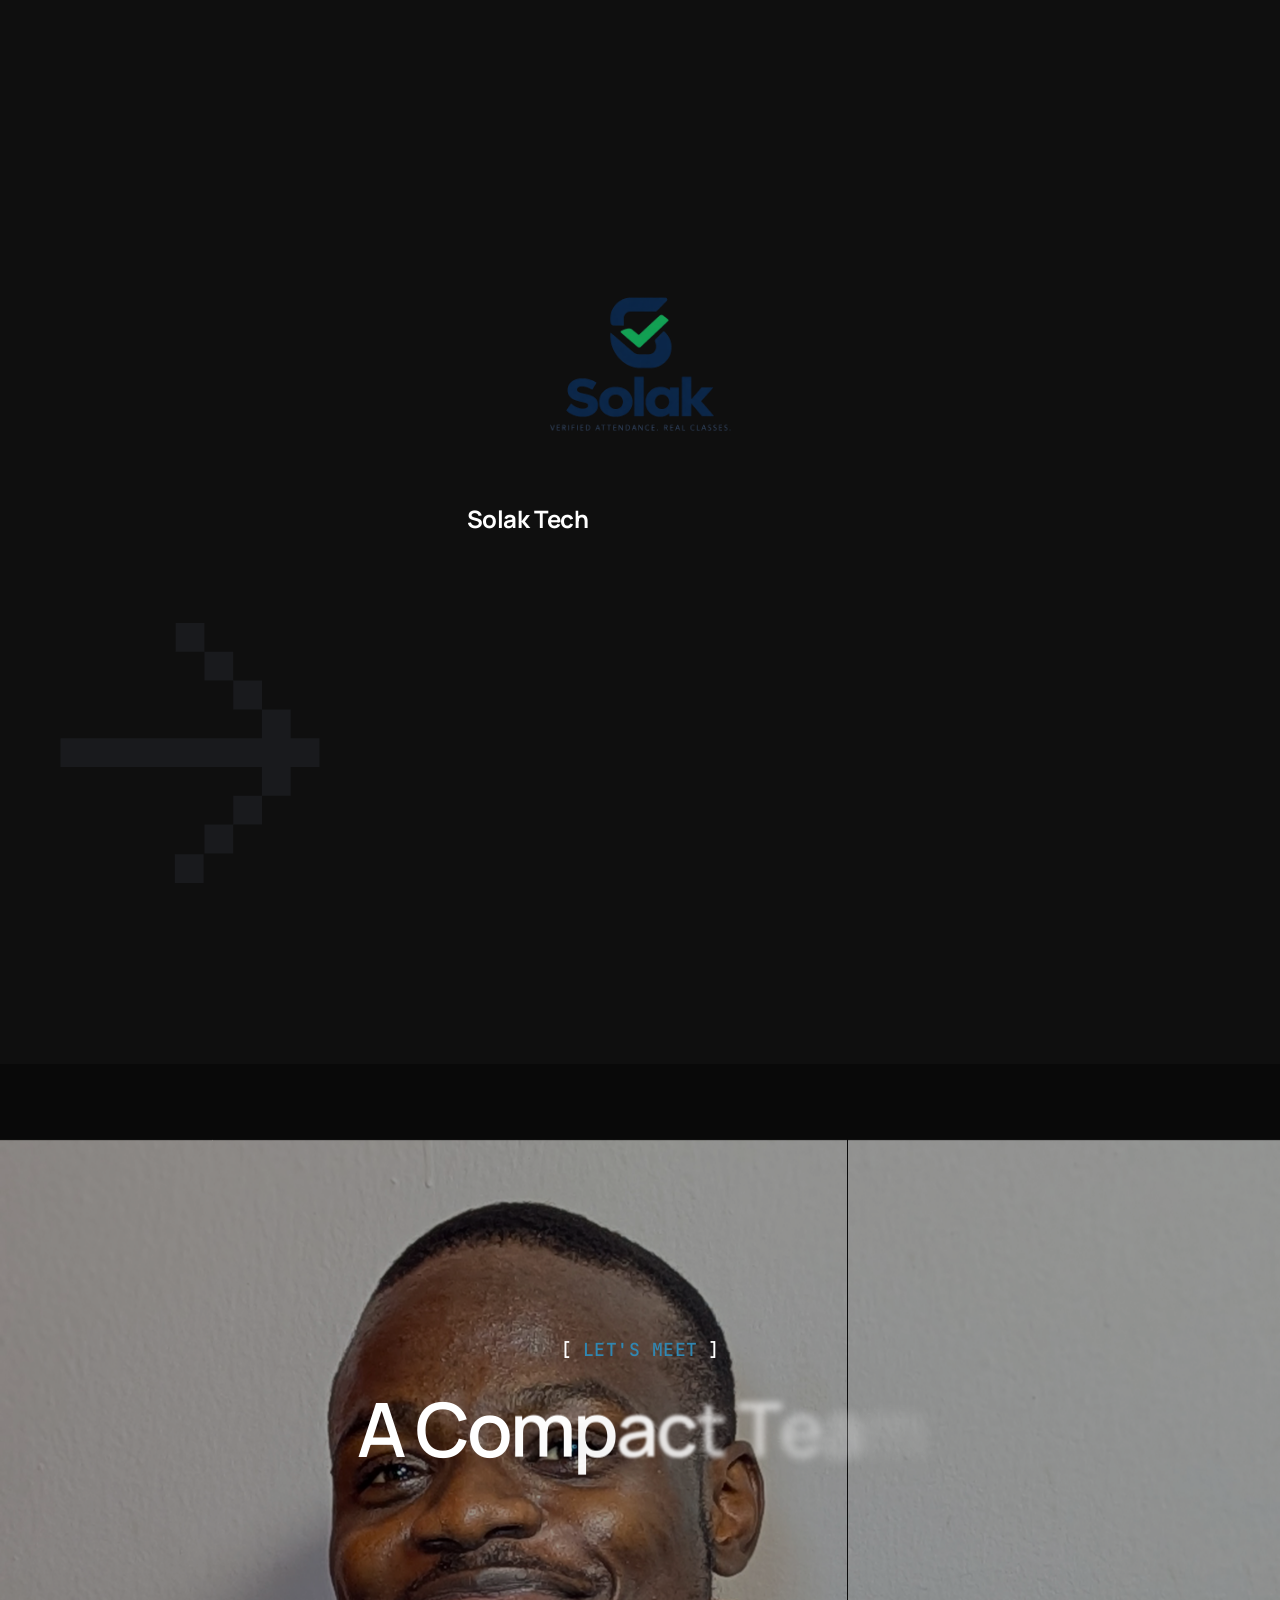
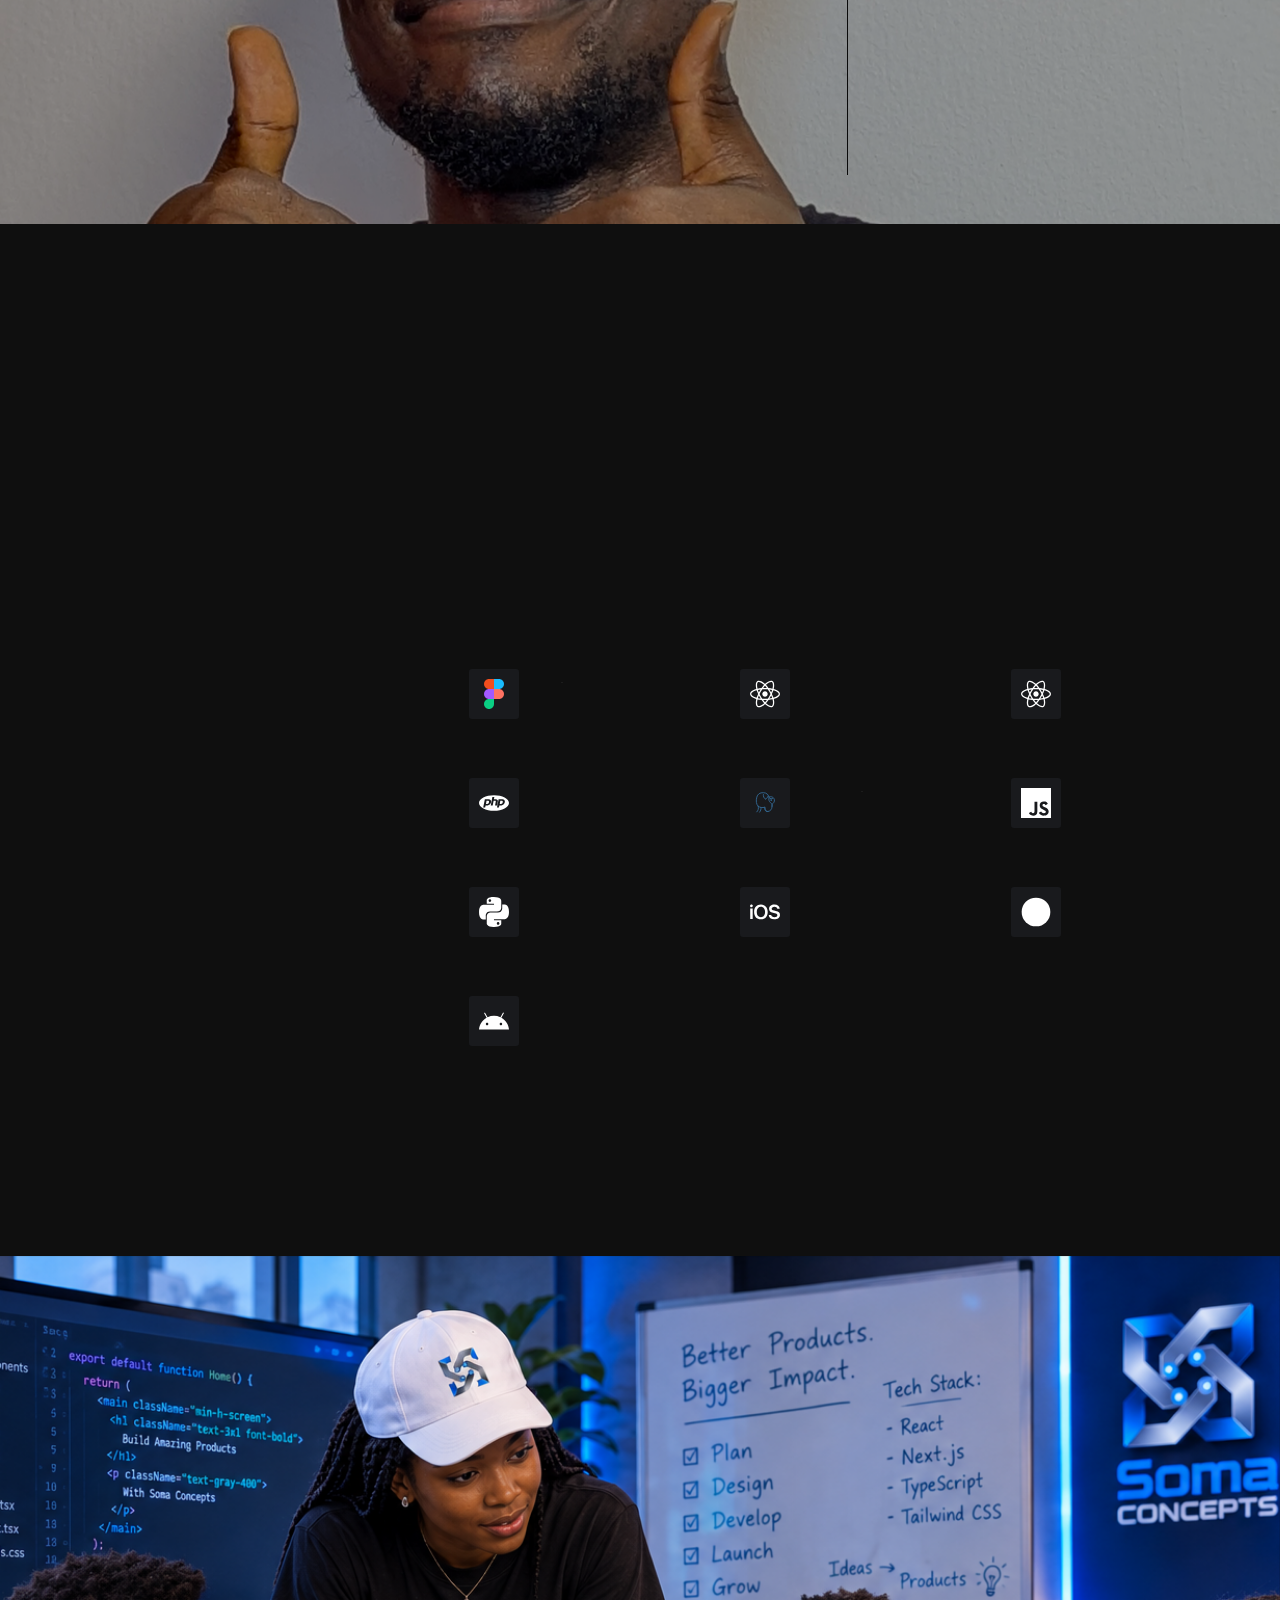
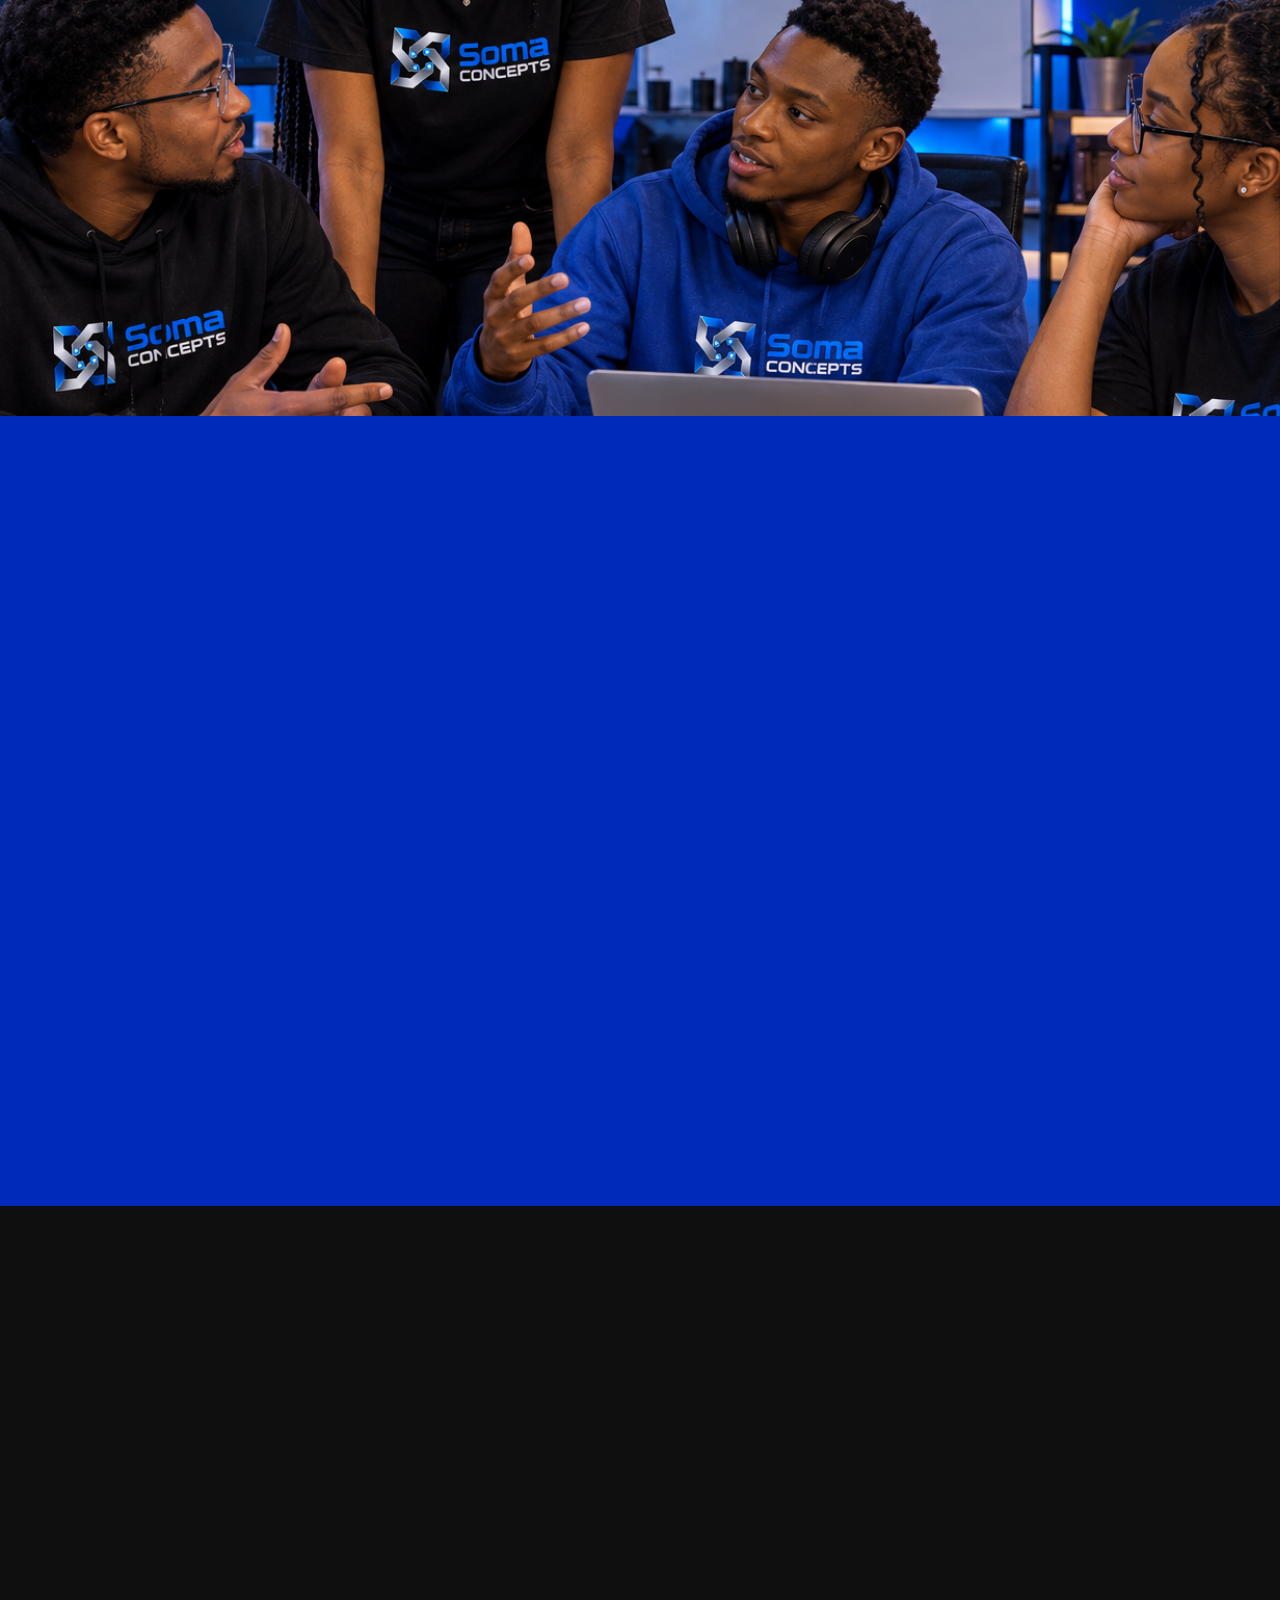
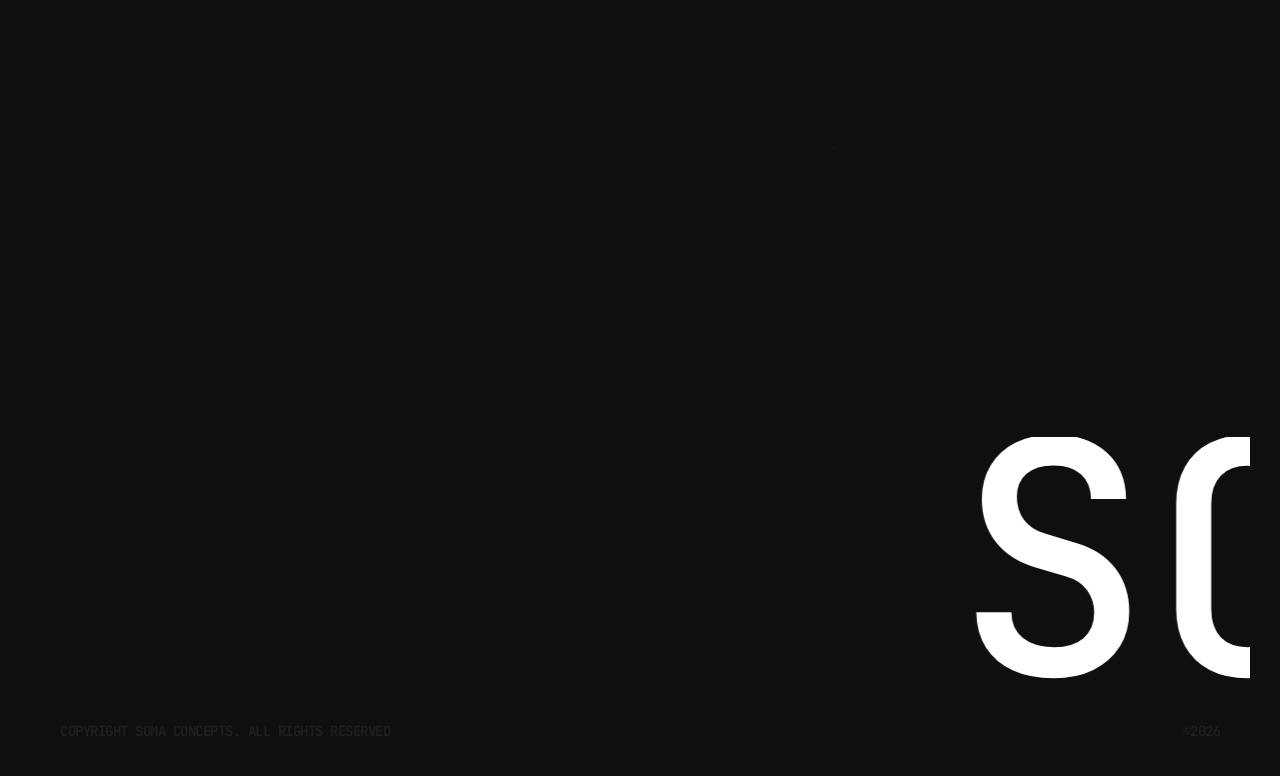
==== commit 1f40c30c: "update phone numbers across multiple pages for consistency" ====
--- a/index.html
+++ b/index.html
@@ -204,7 +204,7 @@
                       </li>
                       <li>
                         <a class="tag tag-m" href="tel:+2348132428734">
-                          <span class="mxd-scramble"> 08132428734</span>
+                          <span class="mxd-scramble"> 08023081571</span>
                         </a>
                       </li>
                     </ul>
@@ -1428,13 +1428,15 @@
                           <div class="mxd-footer-nav02__list">
                             <ul>
                               <li>
+                                <li>
                                 <a class="anim-uni-slide-down" href="mailto:SomaConcepts1@gmail.com?subject=Message%20from%20your%20site">
-                                  <span>SomaConcepts1@gmail.com</span>
+                                  <span style="font-size: 14px;">SomaConcepts1@gmail.com</span>
                                 </a>
                               </li>
+                              </li>
                               <li>
-                                <a class="anim-uni-slide-down" href="tel:08132428734">
-                                  <span>08132428734</span>
+                                <a class="anim-uni-slide-down" href="tel:08023081571">
+                                  <span style="font-size: 14px;">08023081571</span>
                                 </a>
                               </li>
                             </ul>
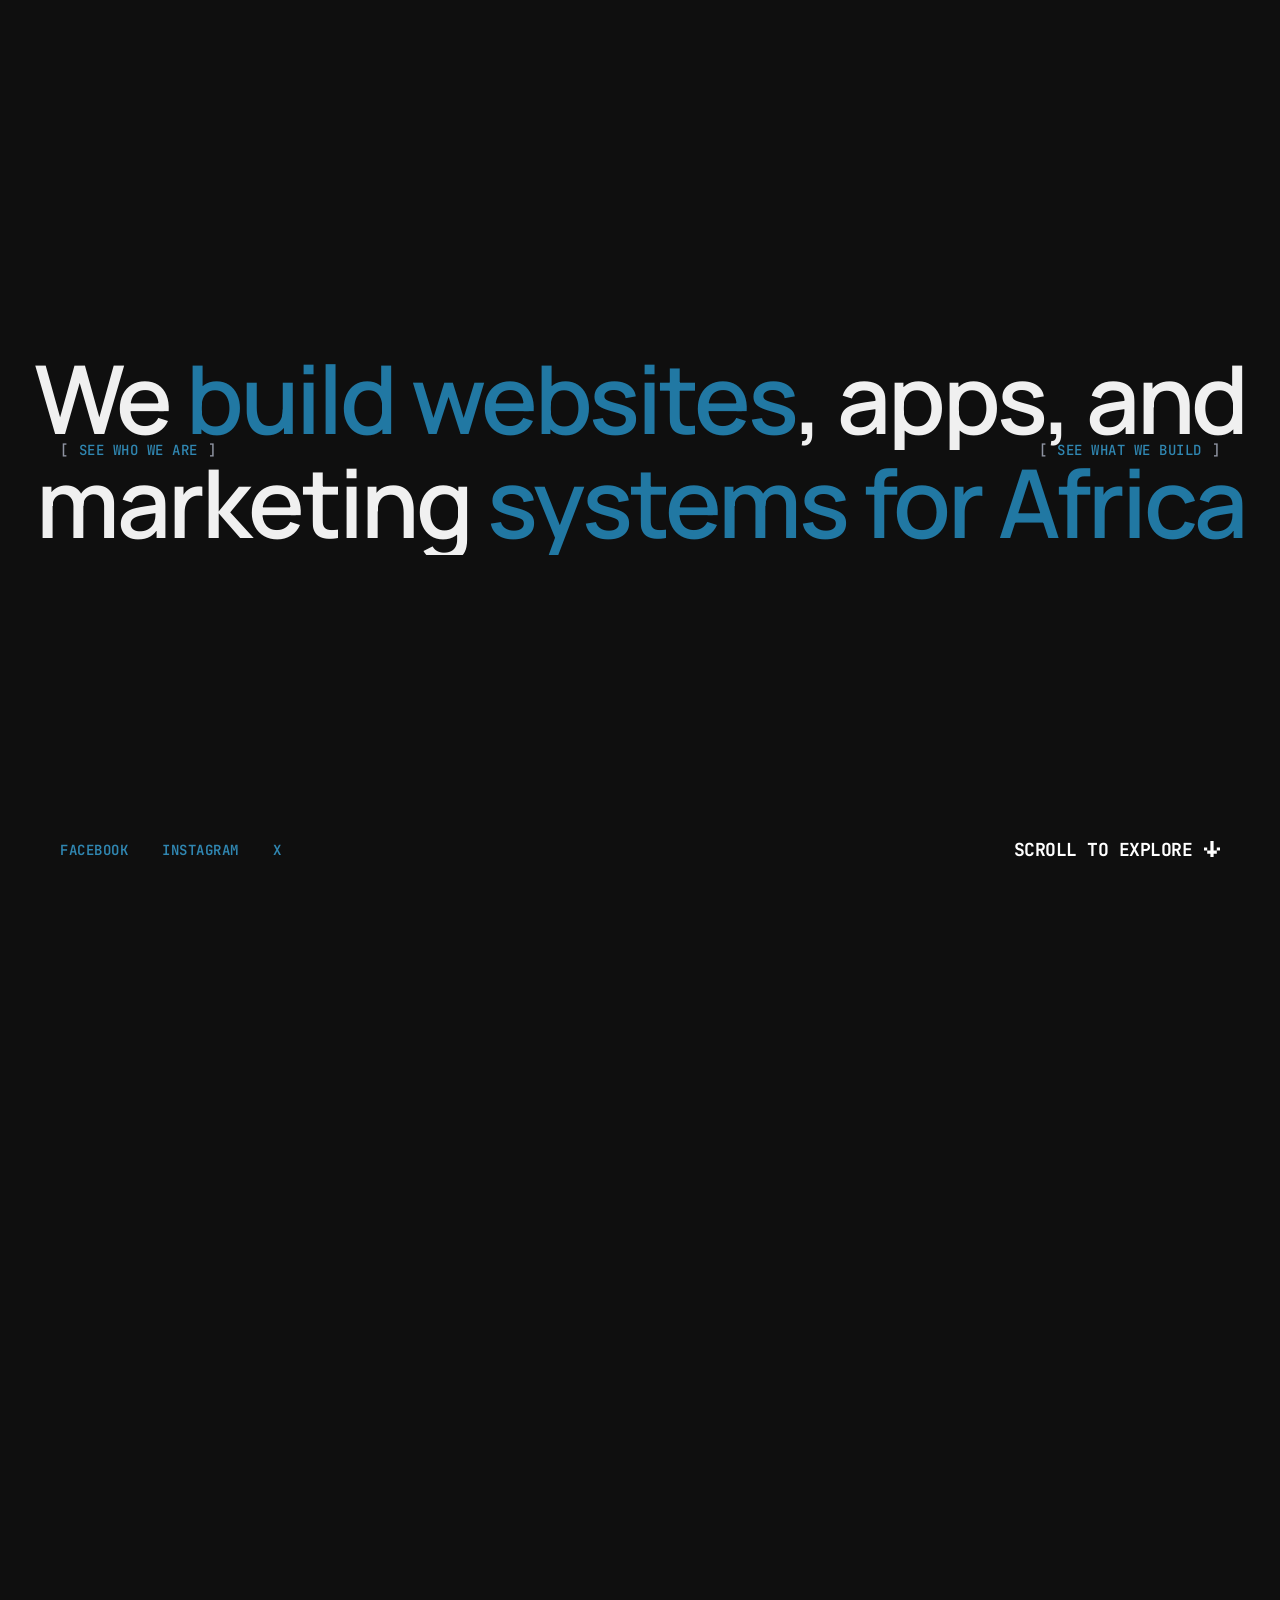
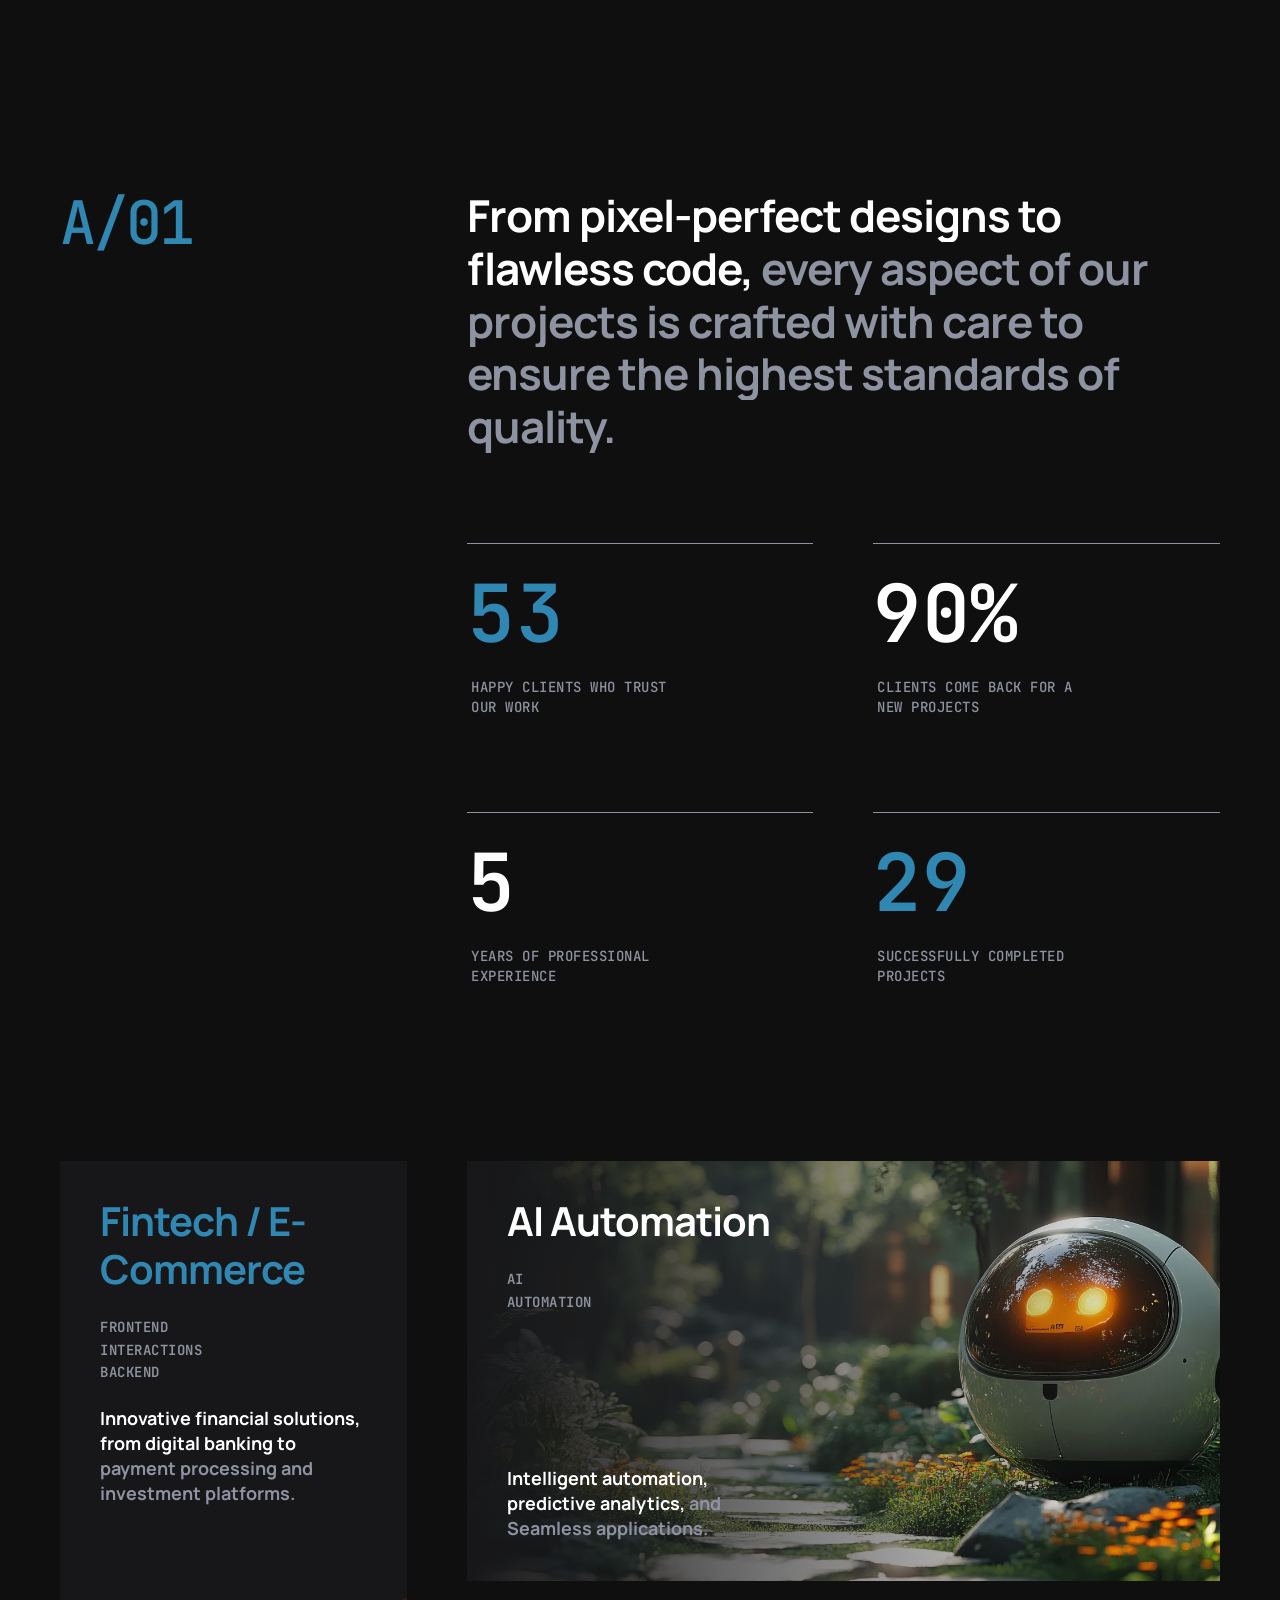
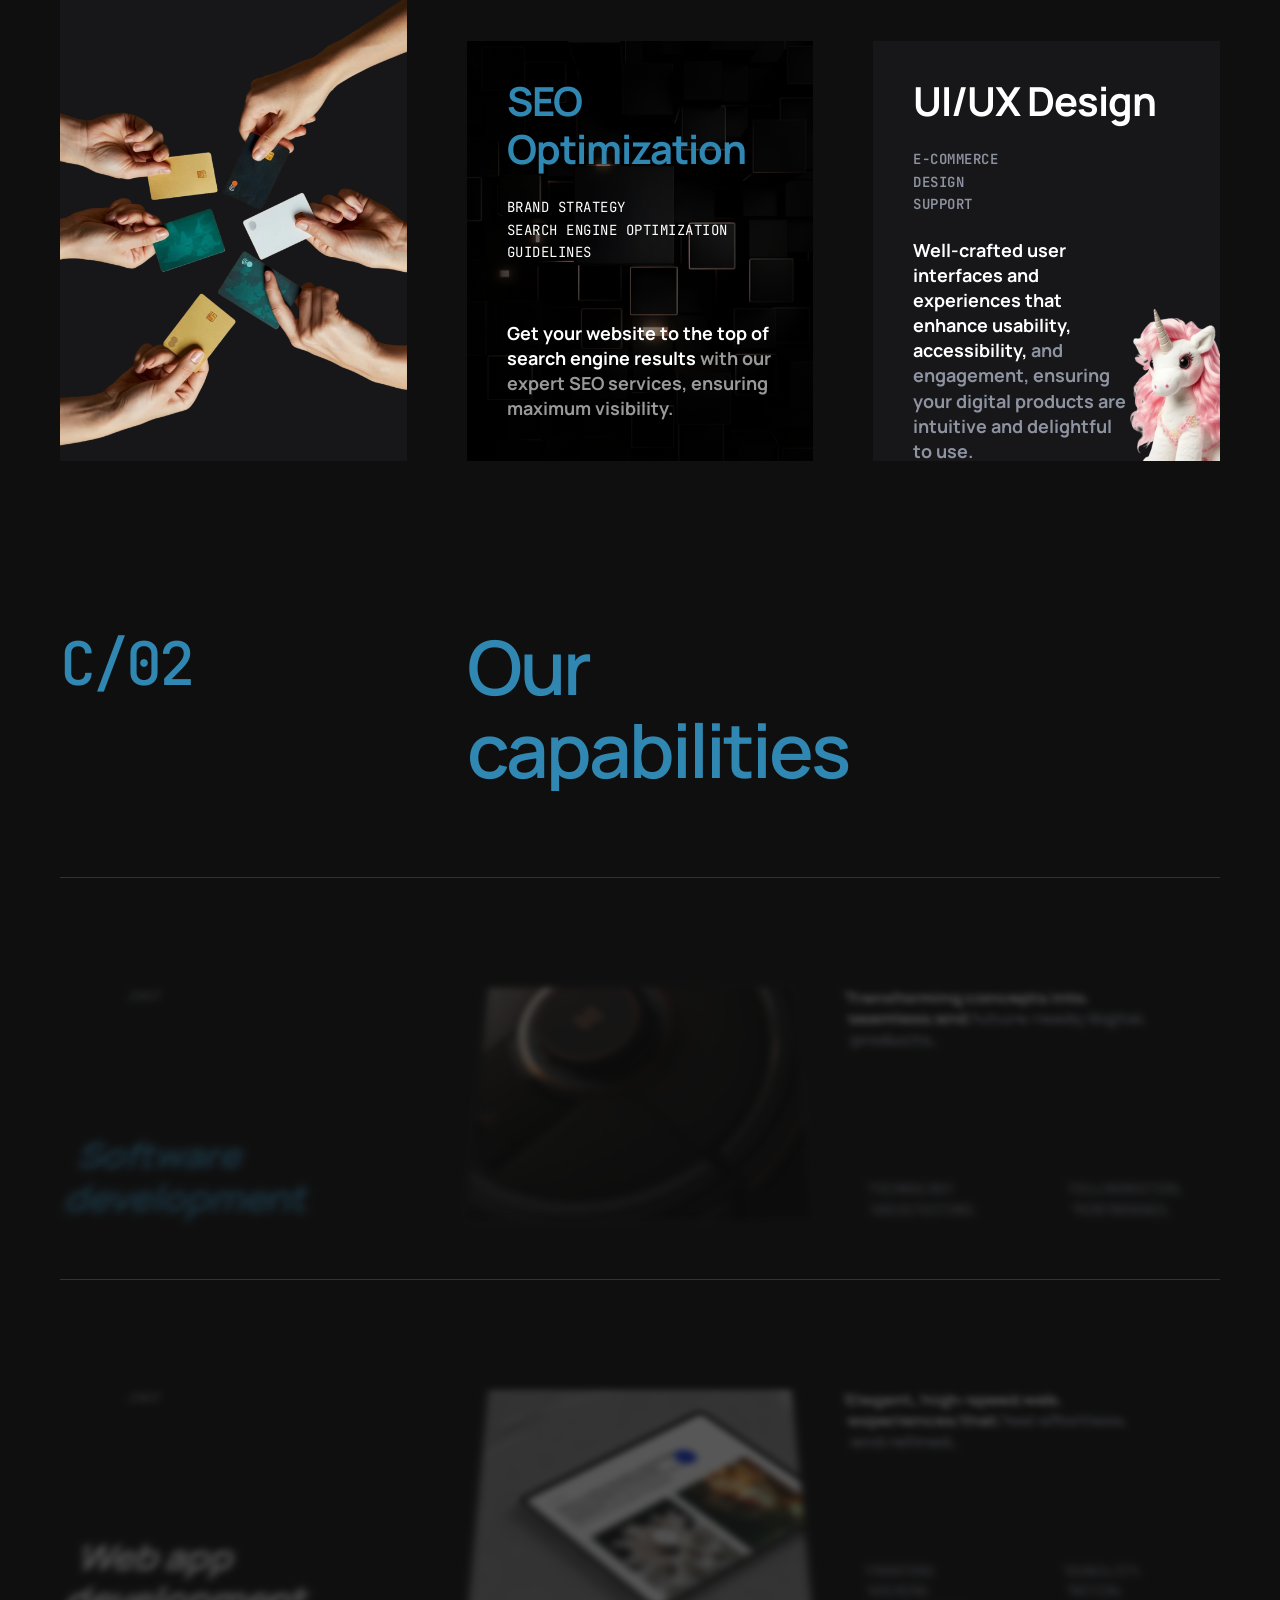
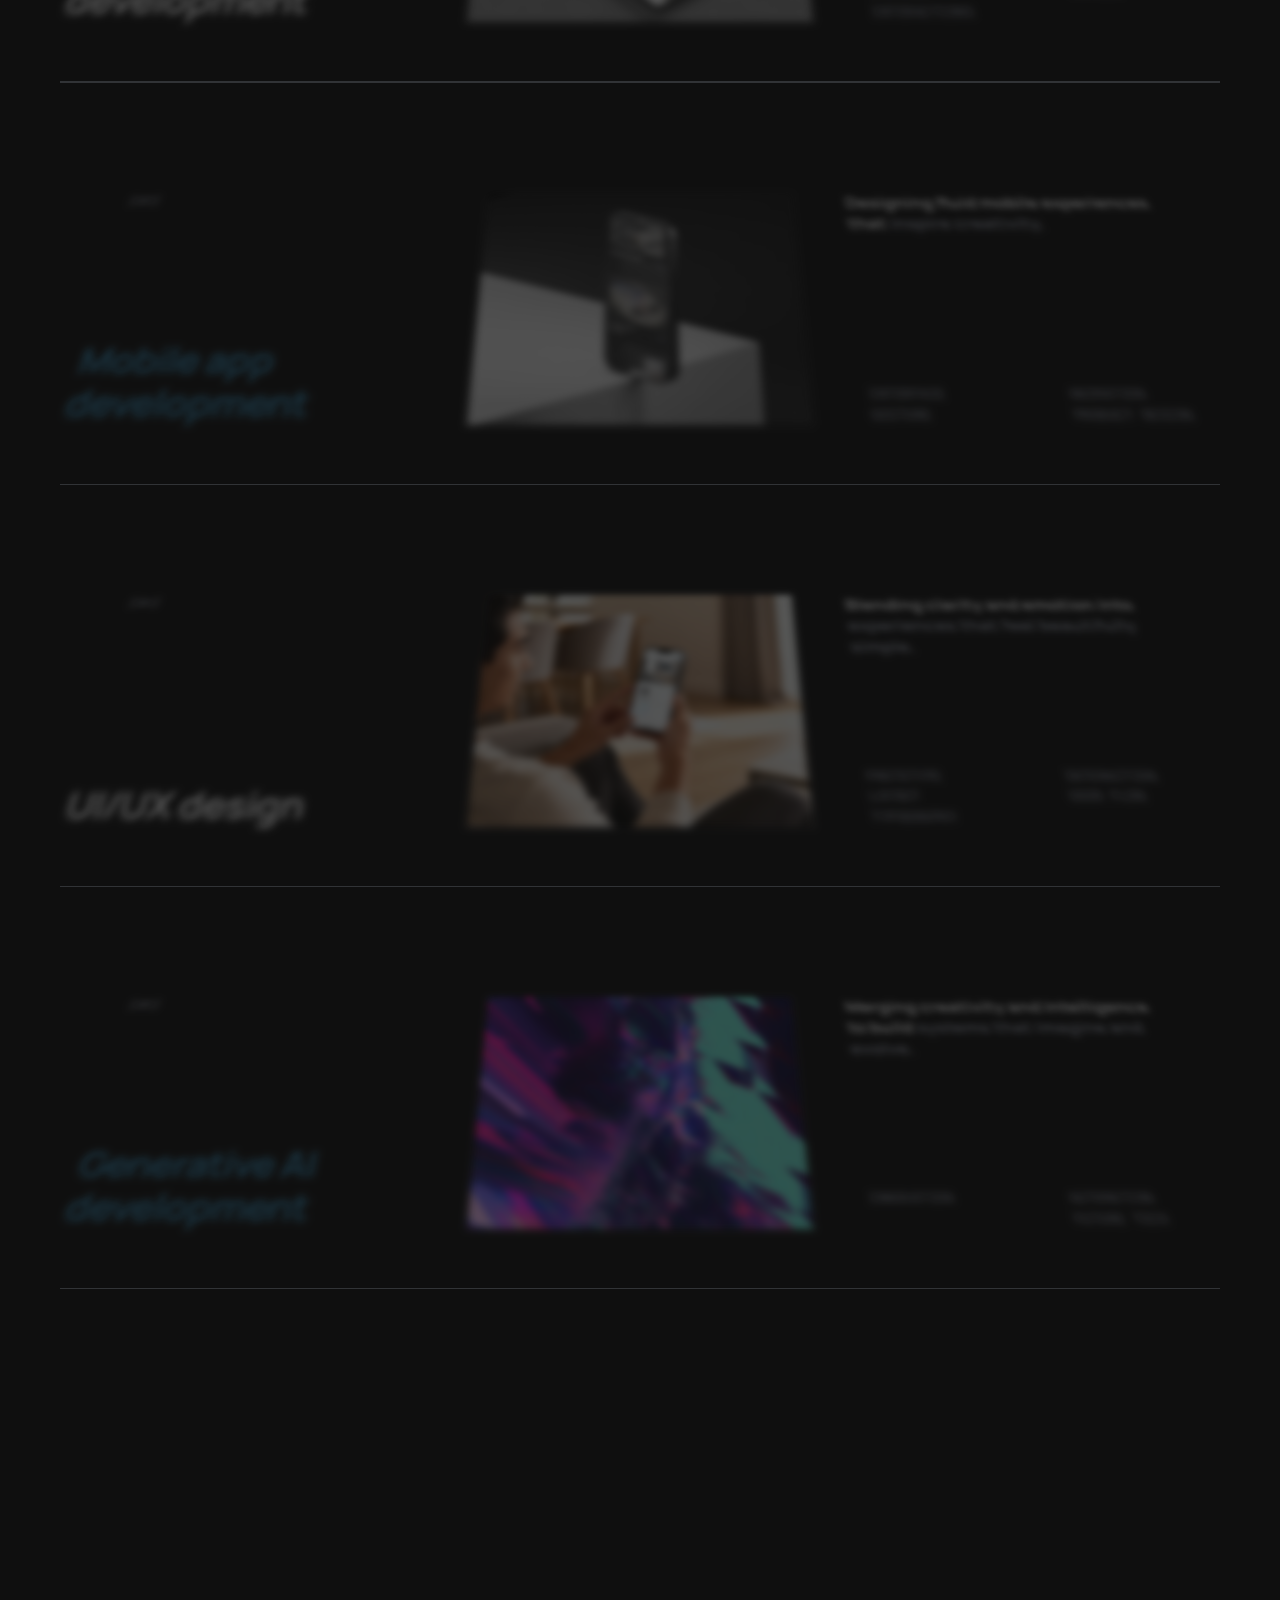
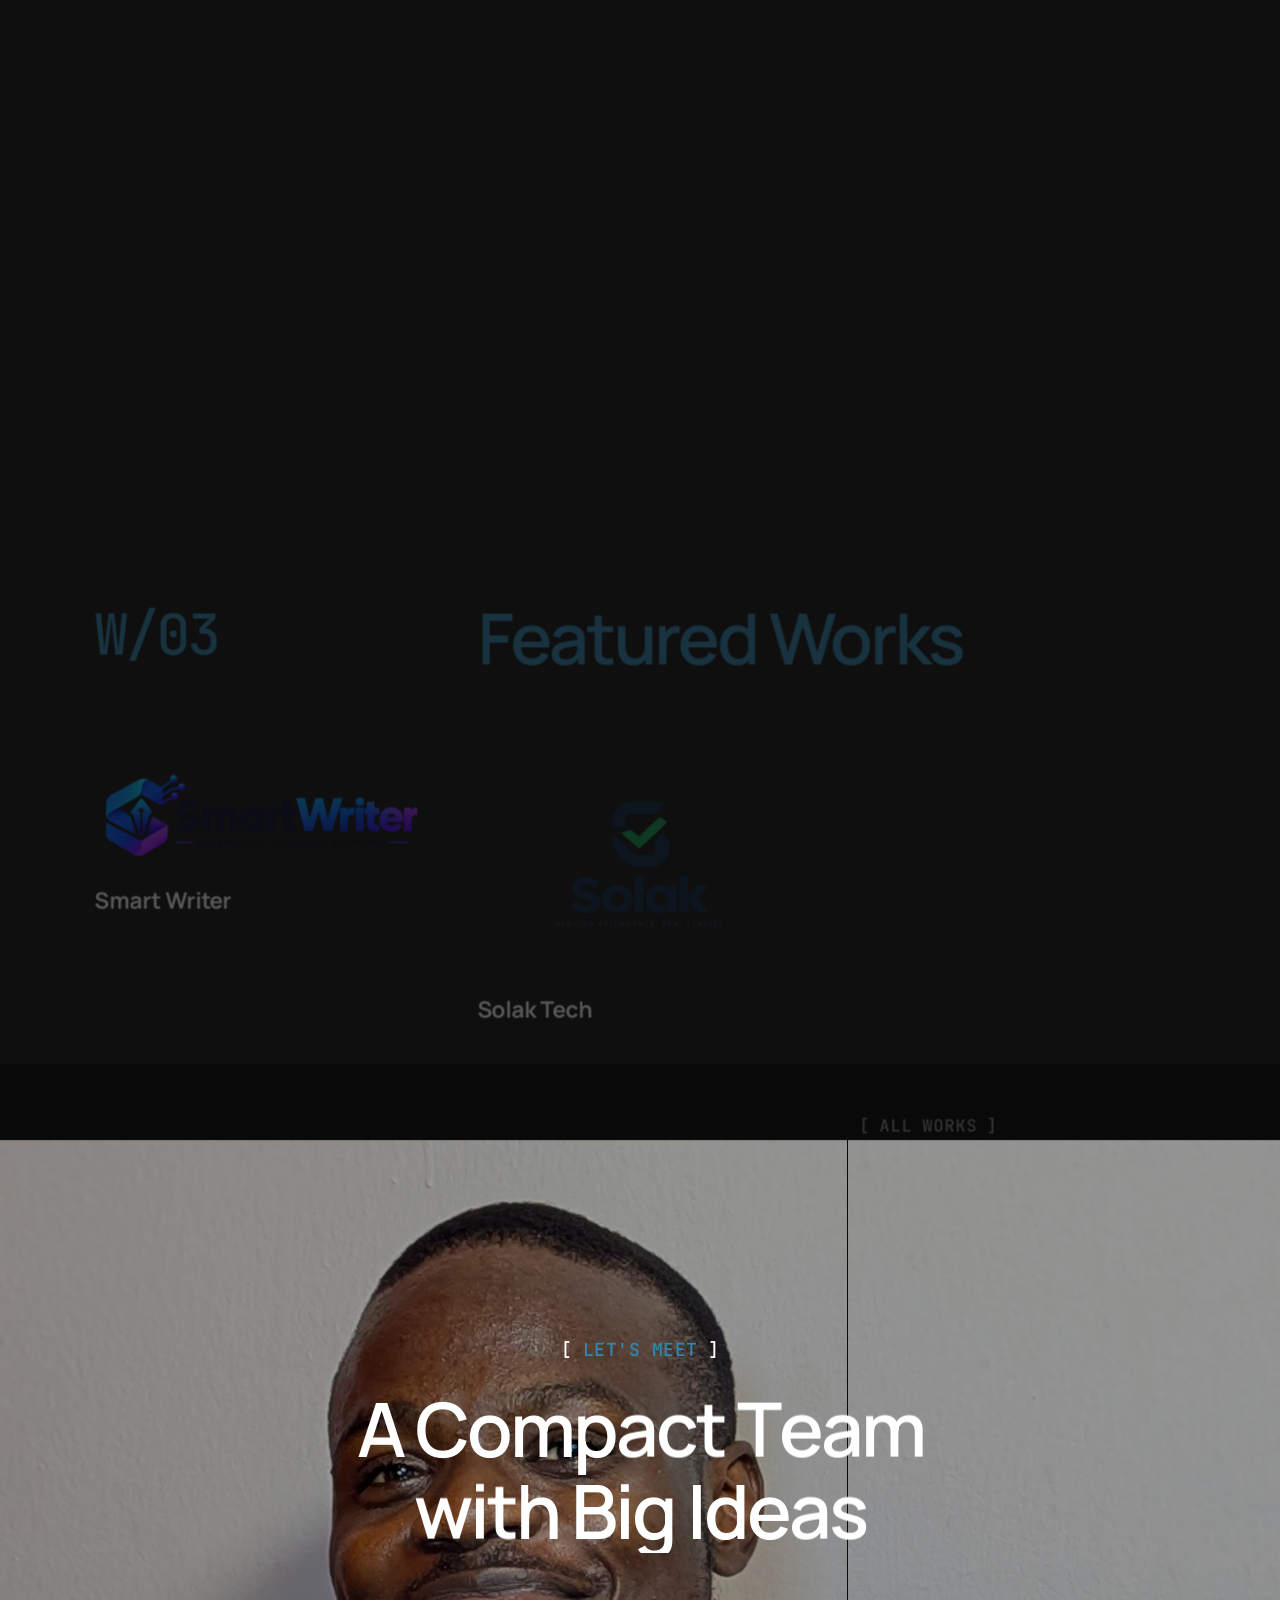
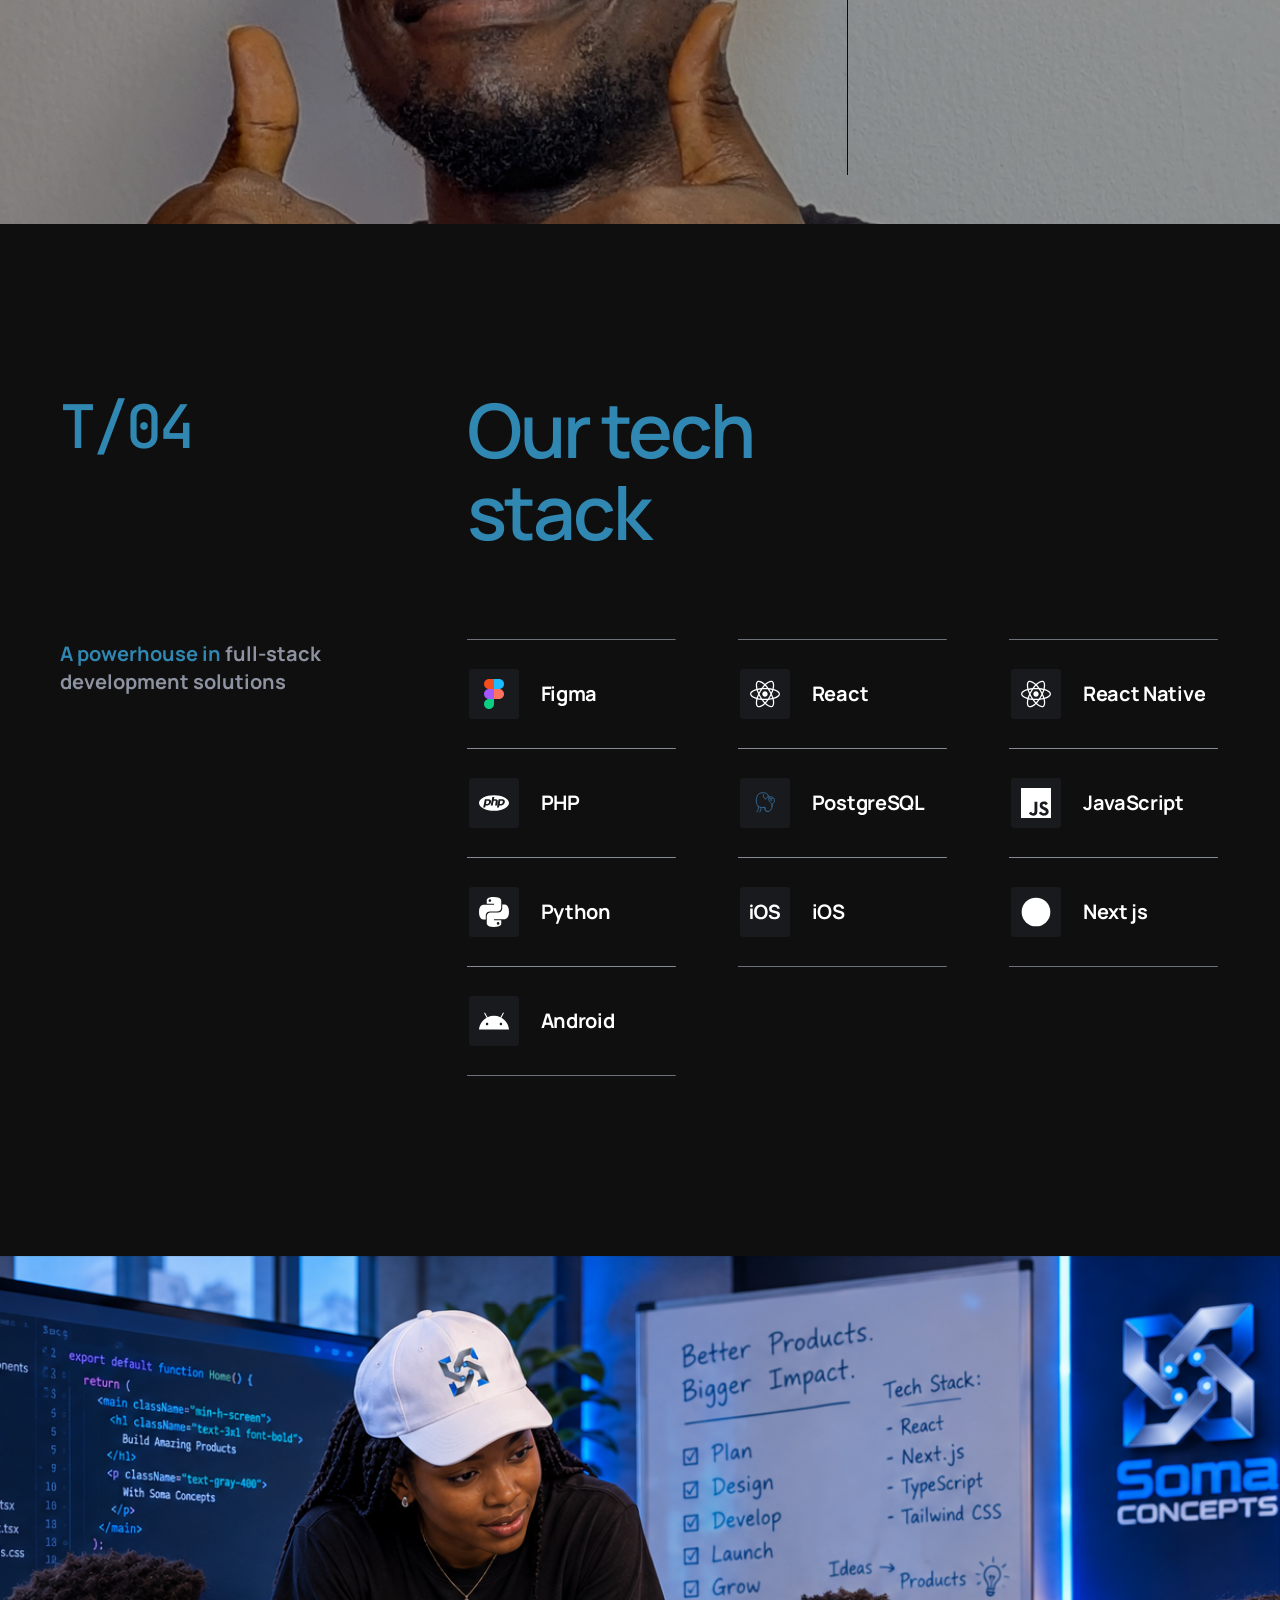
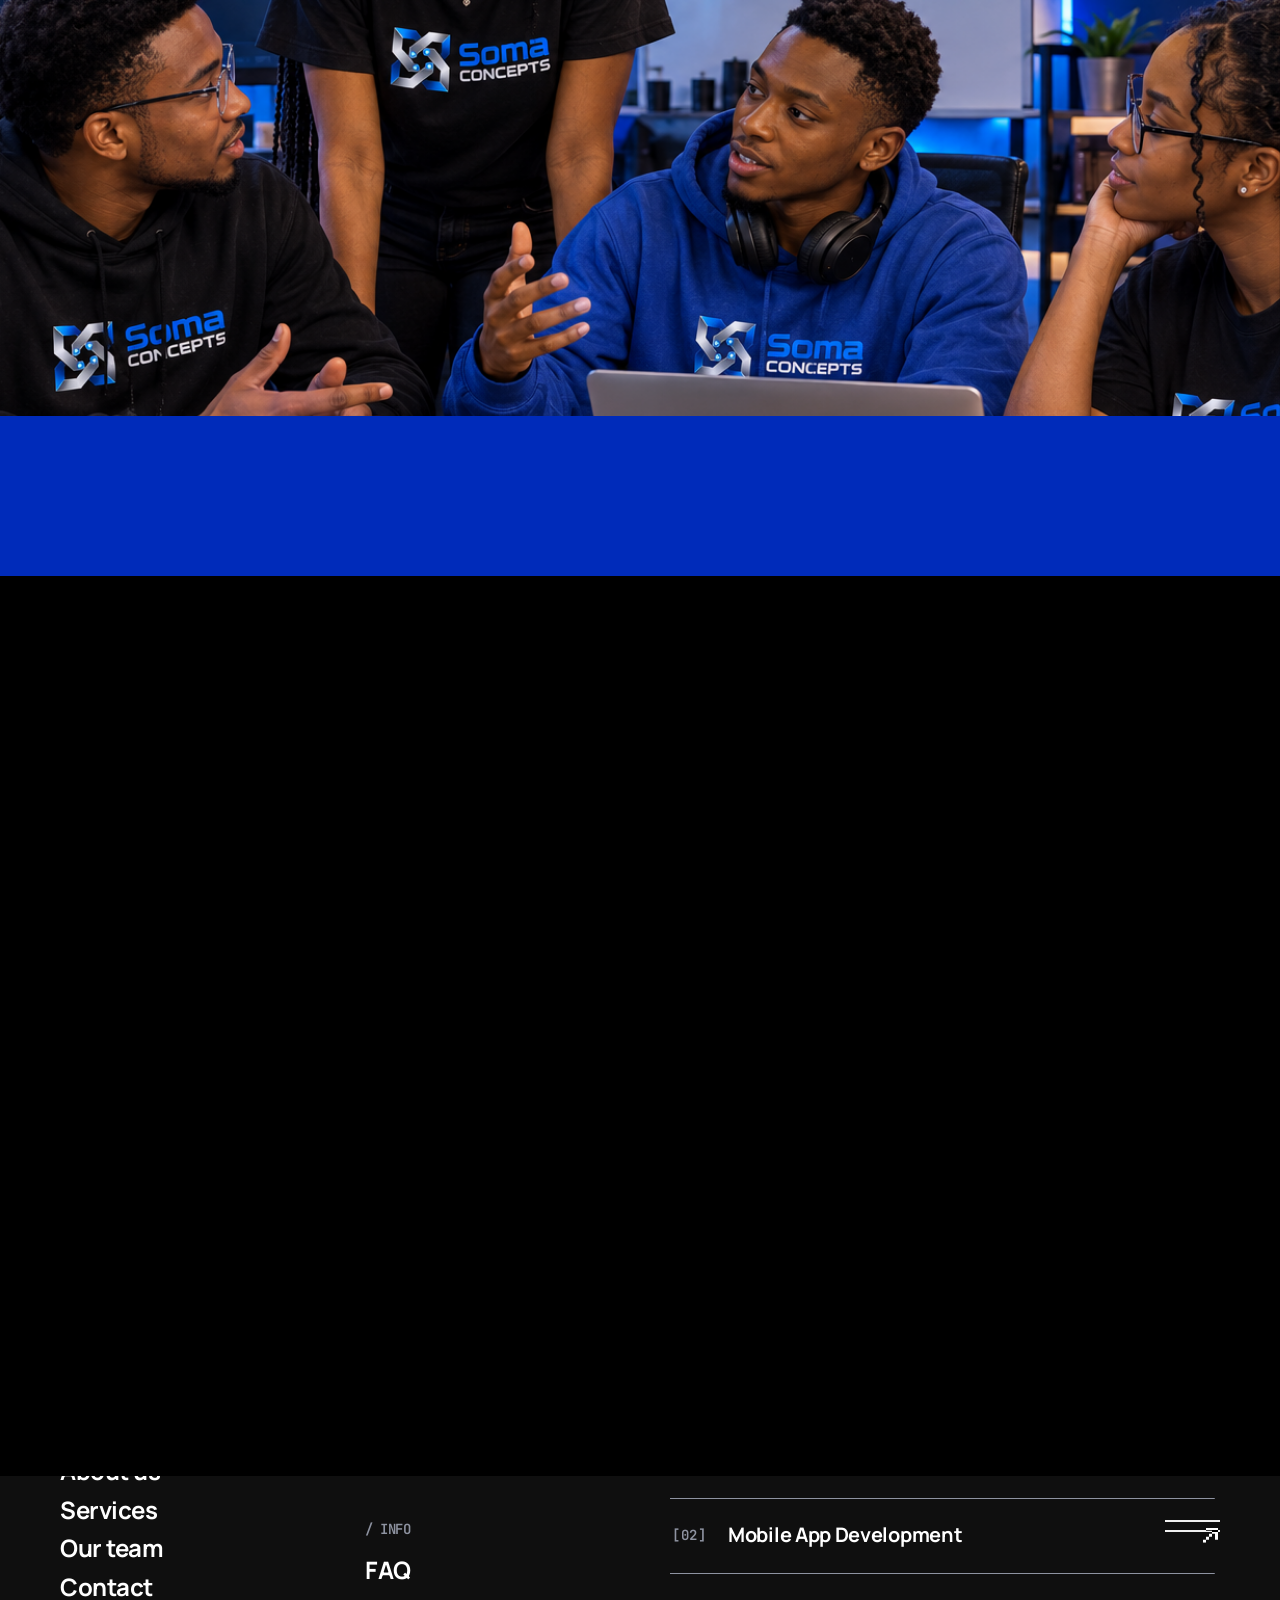
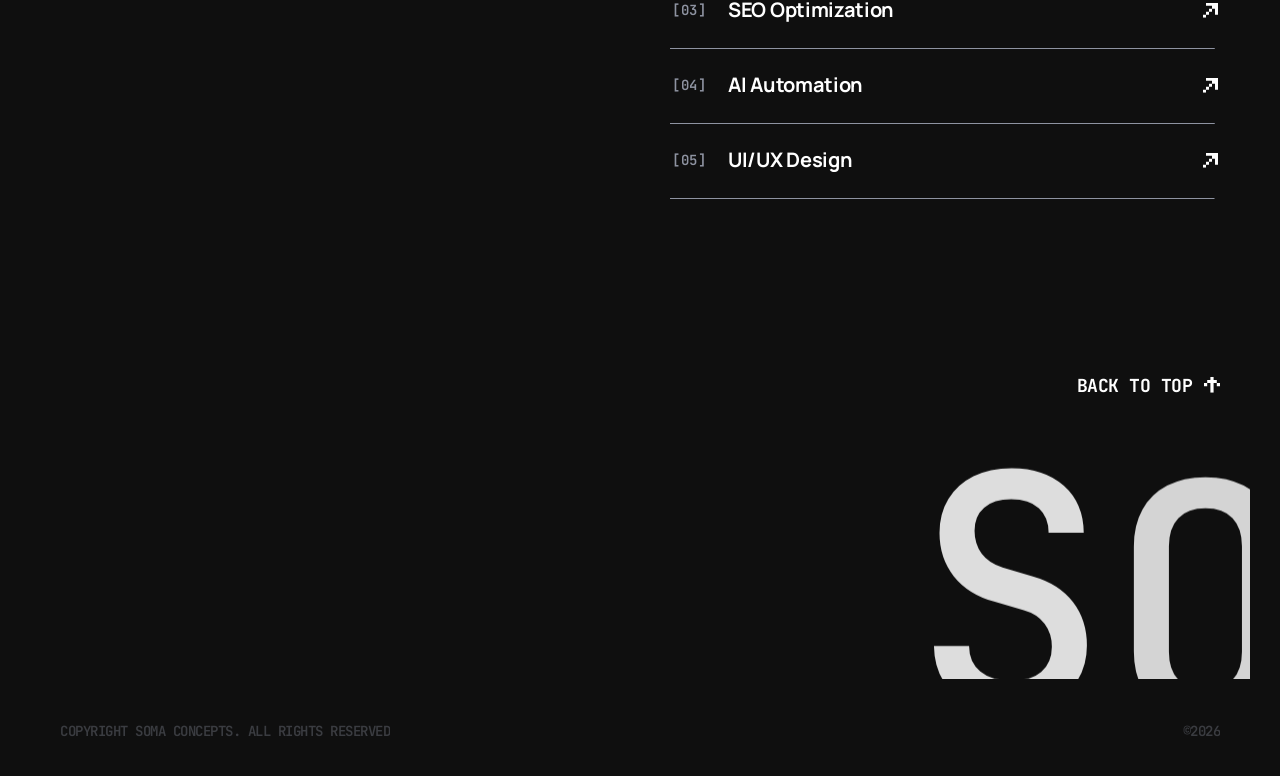
==== commit d386d871: "update social media links to placeholders for future updates" ====
--- a/index.html
+++ b/index.html
@@ -1473,7 +1473,7 @@
                             </p>
                           </div>
                           <div class="mxd-footer-nav02__list">
-                            <a class="socials-list__item slide-right-up" href="https://dribbble.com/" target="_blank">
+                            <a class="socials-list__item slide-right-up" href="#" target="_blank">
                               <div class="socials-list__divider divider-top anim-uni-clip-in"></div>
                               <div class="socials-list__info">
                                 <div class="socials-list__number anim-uni-slide-down">
@@ -1494,7 +1494,7 @@
                               </div>
                               <div class="socials-list__divider divider-bottom anim-uni-clip-in"></div>
                             </a>
-                            <a class="socials-list__item slide-right-up" href="https://www.behance.net/" target="_blank">
+                            <a class="socials-list__item slide-right-up" href="#" target="_blank">
                               <div class="socials-list__divider divider-top anim-uni-clip-in"></div>
                               <div class="socials-list__info">
                                 <div class="socials-list__number anim-uni-slide-down">
@@ -1515,7 +1515,7 @@
                               </div>
                               <div class="socials-list__divider divider-bottom anim-uni-clip-in"></div>
                             </a>
-                            <a class="socials-list__item slide-right-up" href="https://github.com/" target="_blank">
+                            <a class="socials-list__item slide-right-up" href="#" target="_blank">
                               <div class="socials-list__divider divider-top anim-uni-clip-in"></div>
                               <div class="socials-list__info">
                                 <div class="socials-list__number anim-uni-slide-down">
@@ -1536,7 +1536,7 @@
                               </div>
                               <div class="socials-list__divider divider-bottom anim-uni-clip-in"></div>
                             </a>
-                            <a class="socials-list__item slide-right-up" href="https://codepen.io/" target="_blank">
+                            <a class="socials-list__item slide-right-up" href="#" target="_blank">
                               <div class="socials-list__divider divider-top anim-uni-clip-in"></div>
                               <div class="socials-list__info">
                                 <div class="socials-list__number anim-uni-slide-down">
@@ -1557,7 +1557,7 @@
                               </div>
                               <div class="socials-list__divider divider-bottom anim-uni-clip-in"></div>
                             </a>
-                            <a class="socials-list__item slide-right-up" href="https://www.figma.com/community" target="_blank">
+                            <a class="socials-list__item slide-right-up" href="#" target="_blank">
                               <div class="socials-list__divider divider-top anim-uni-clip-in"></div>
                               <div class="socials-list__info">
                                 <div class="socials-list__number anim-uni-slide-down">
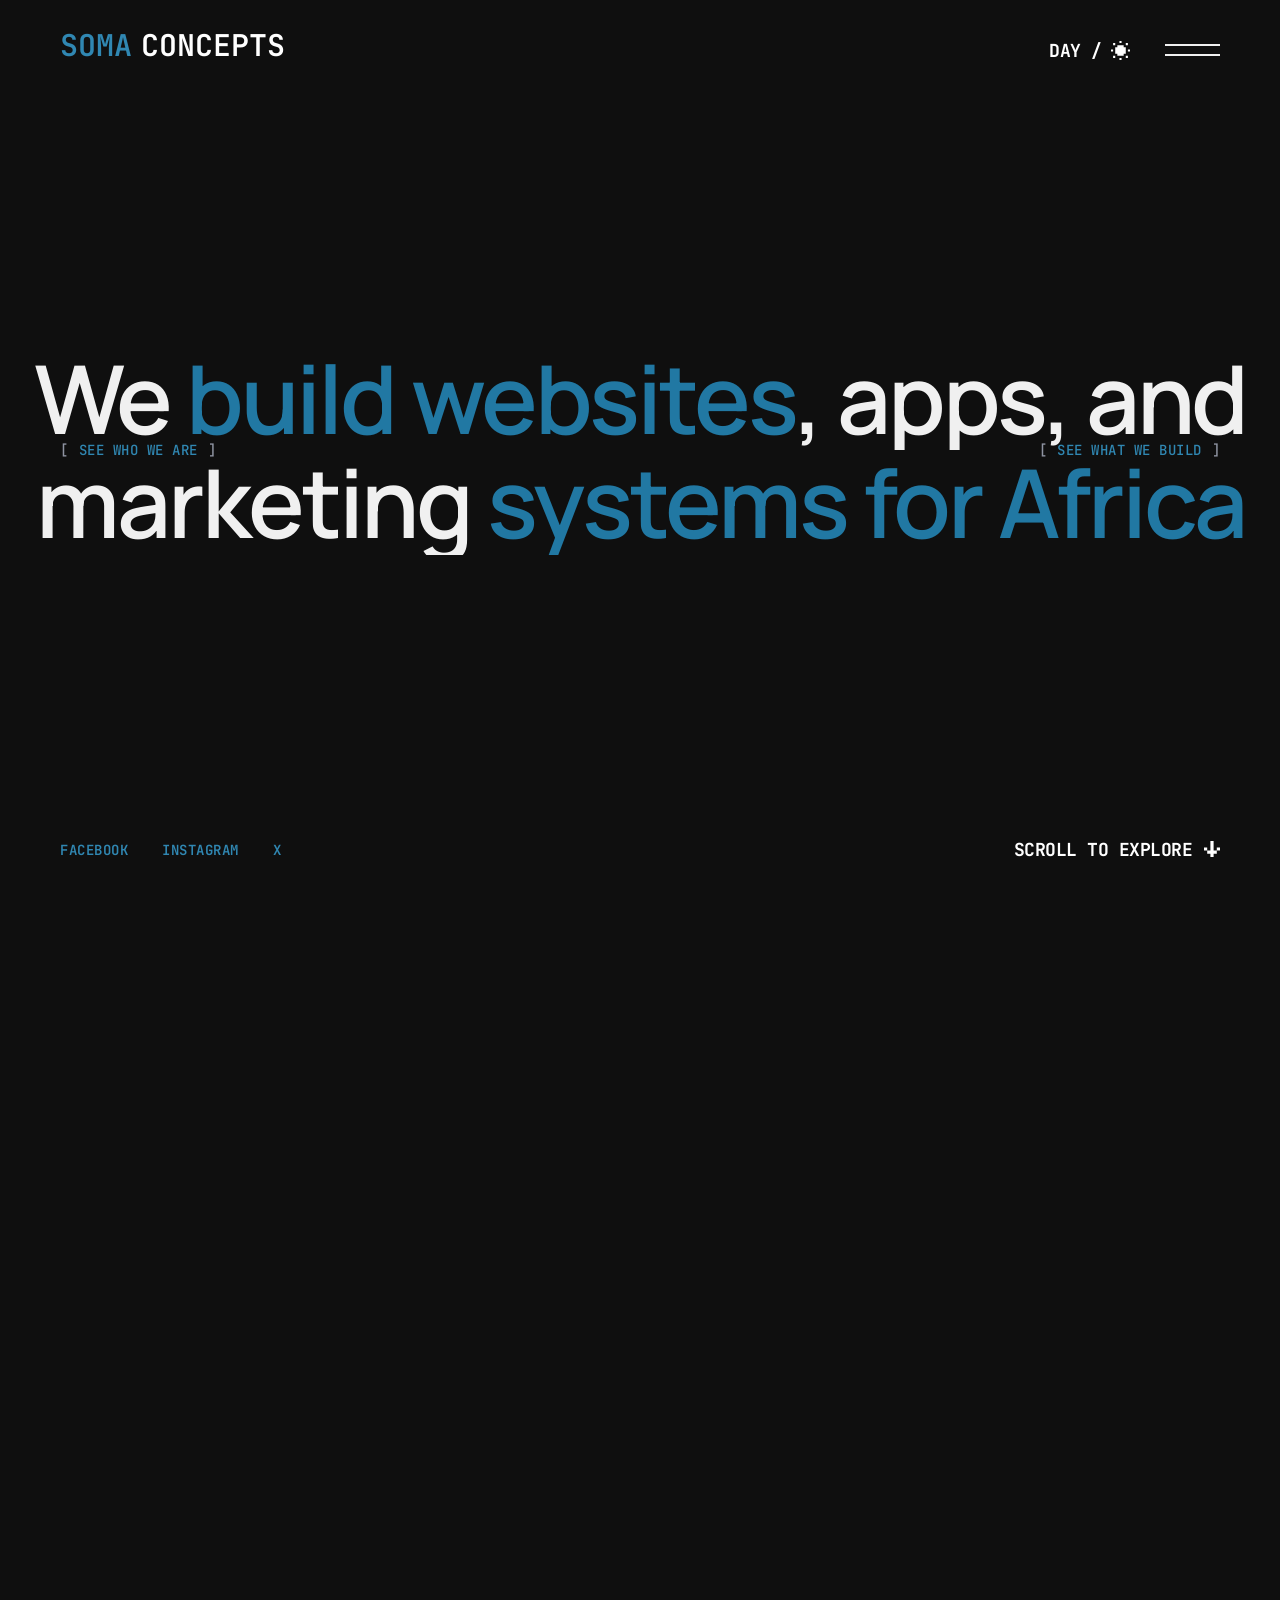
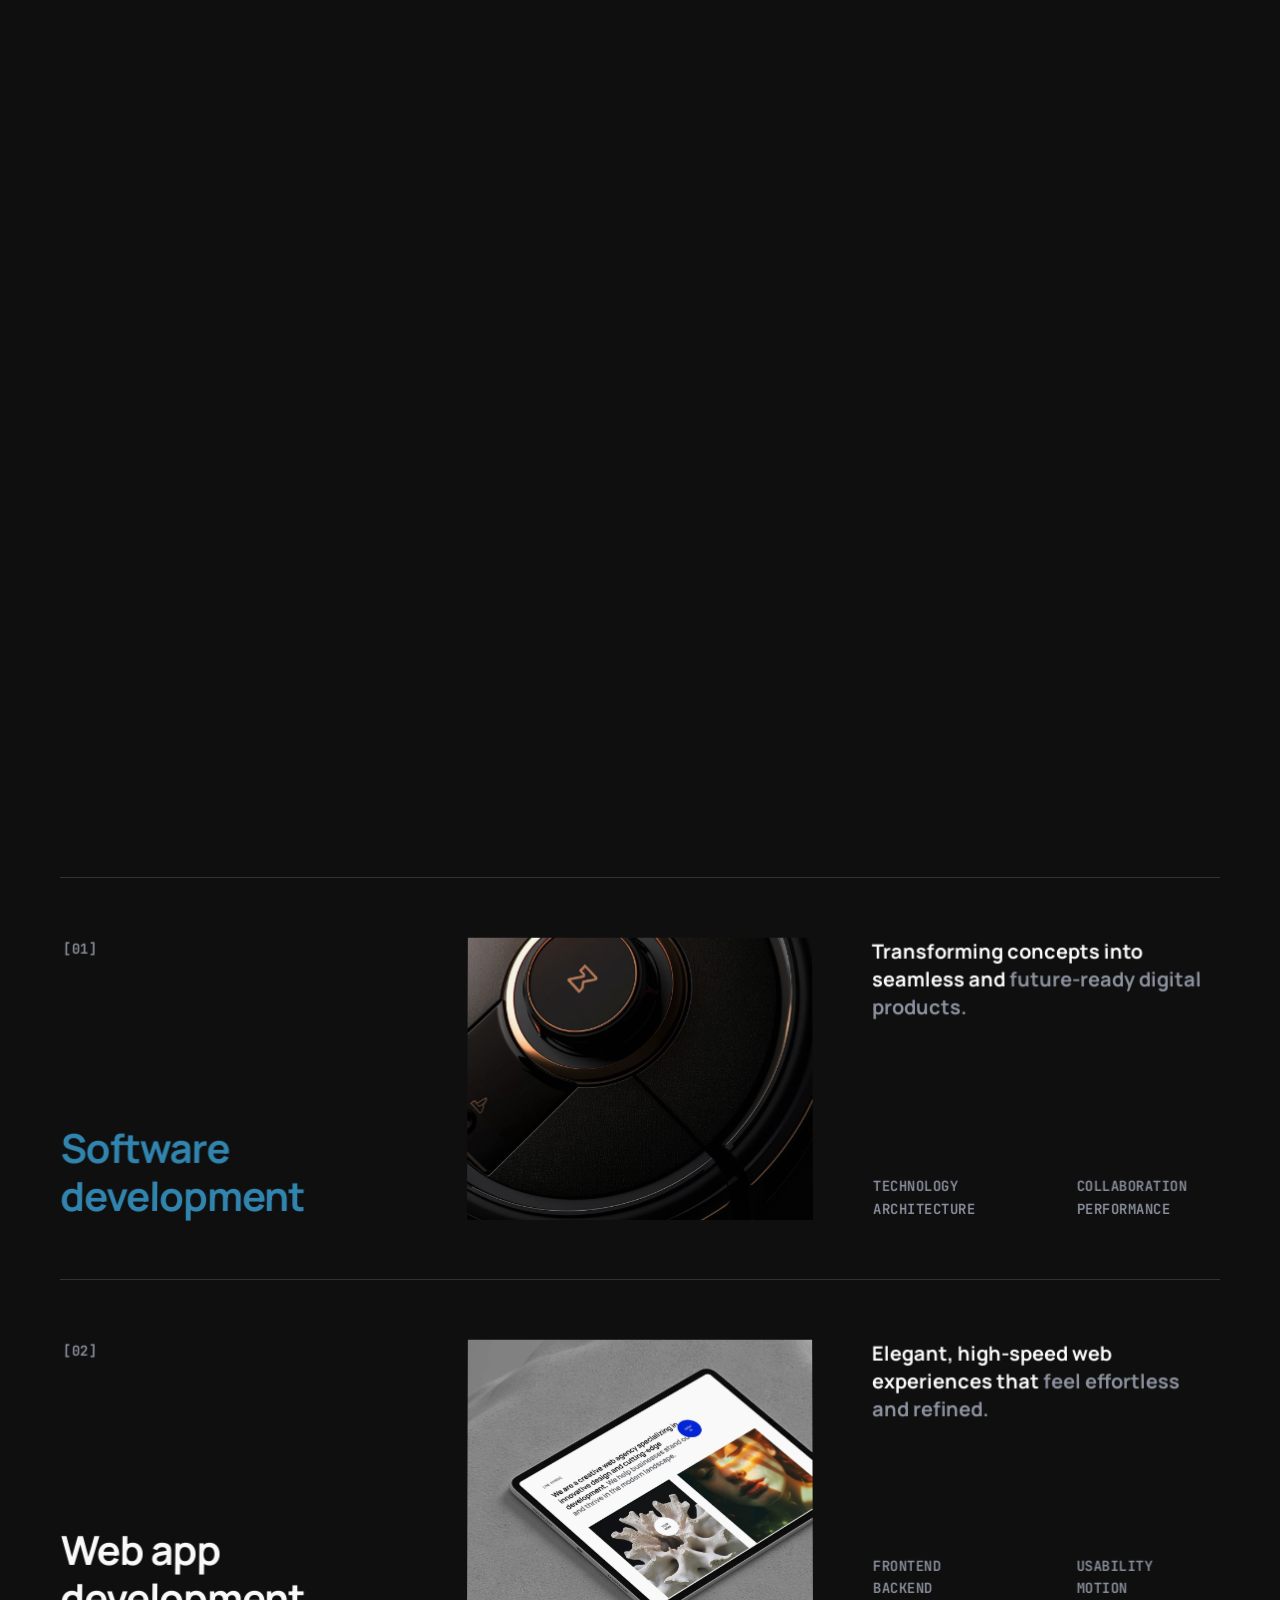
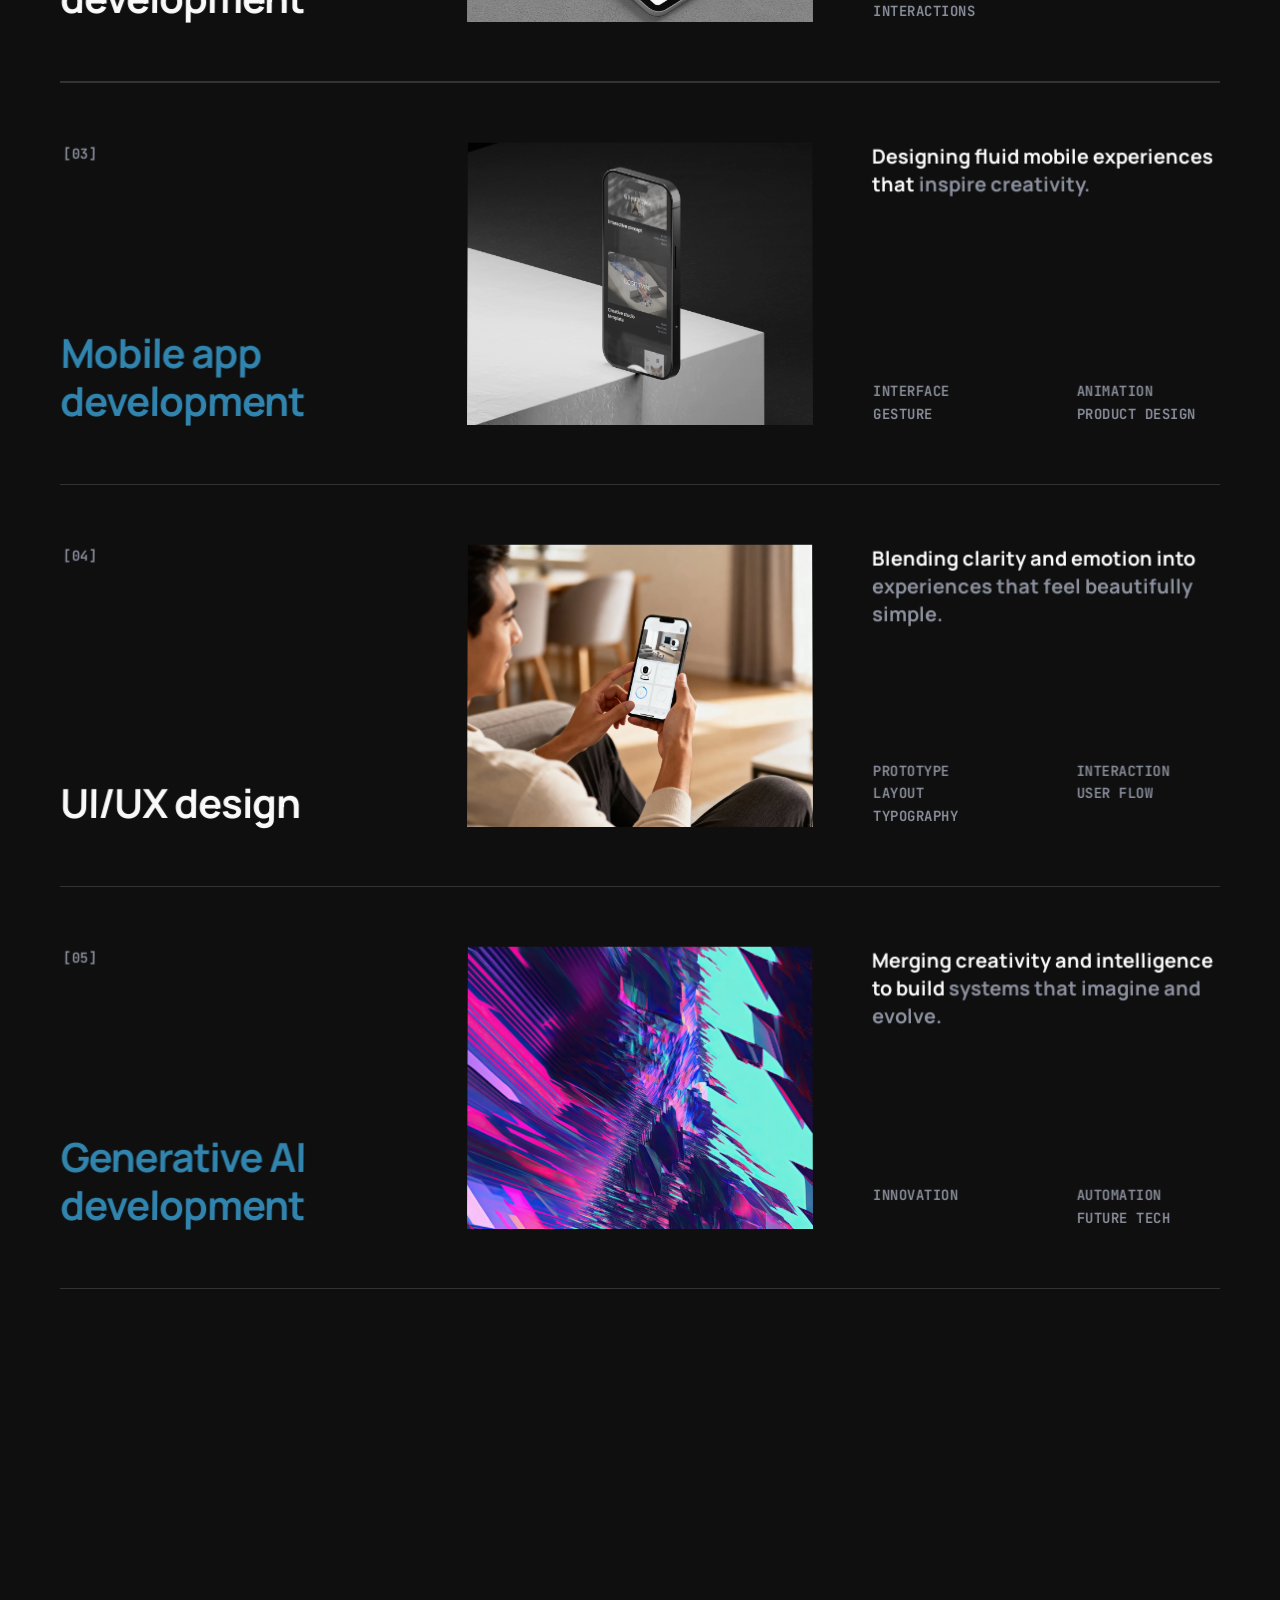
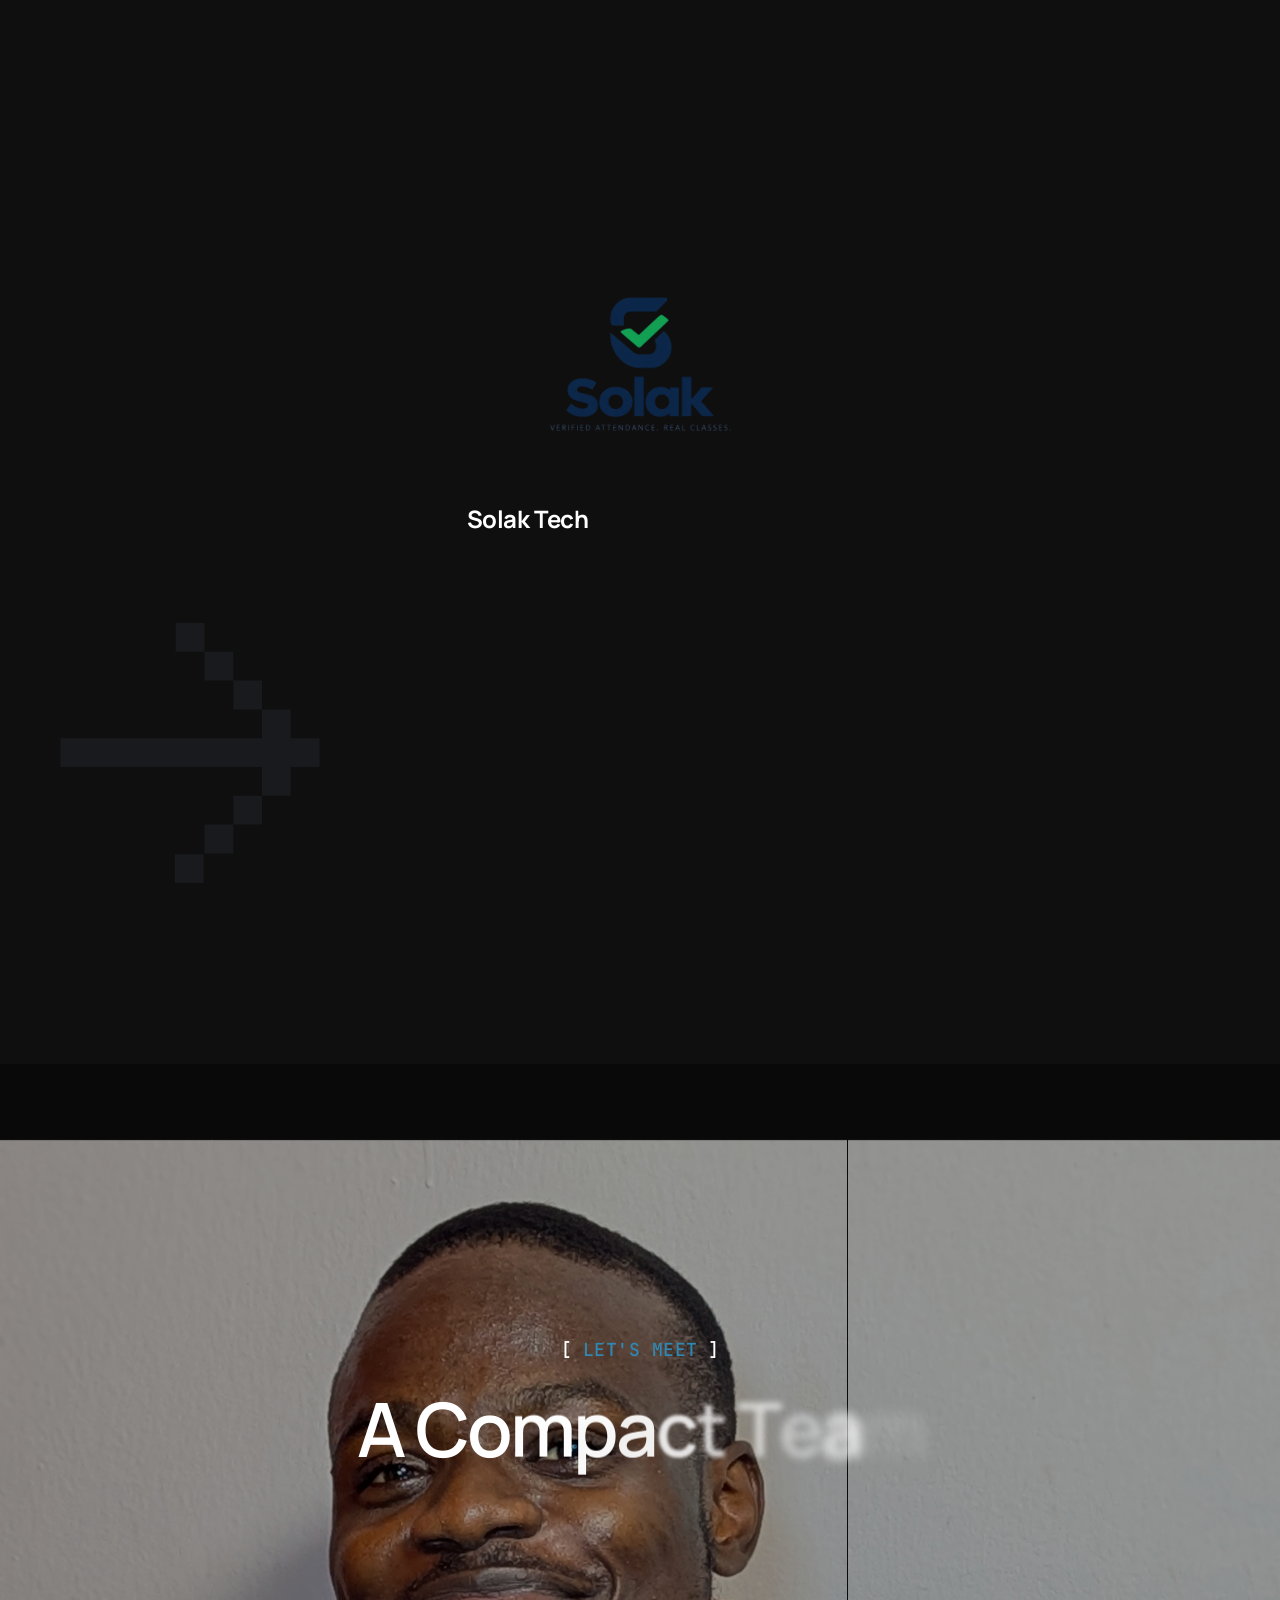
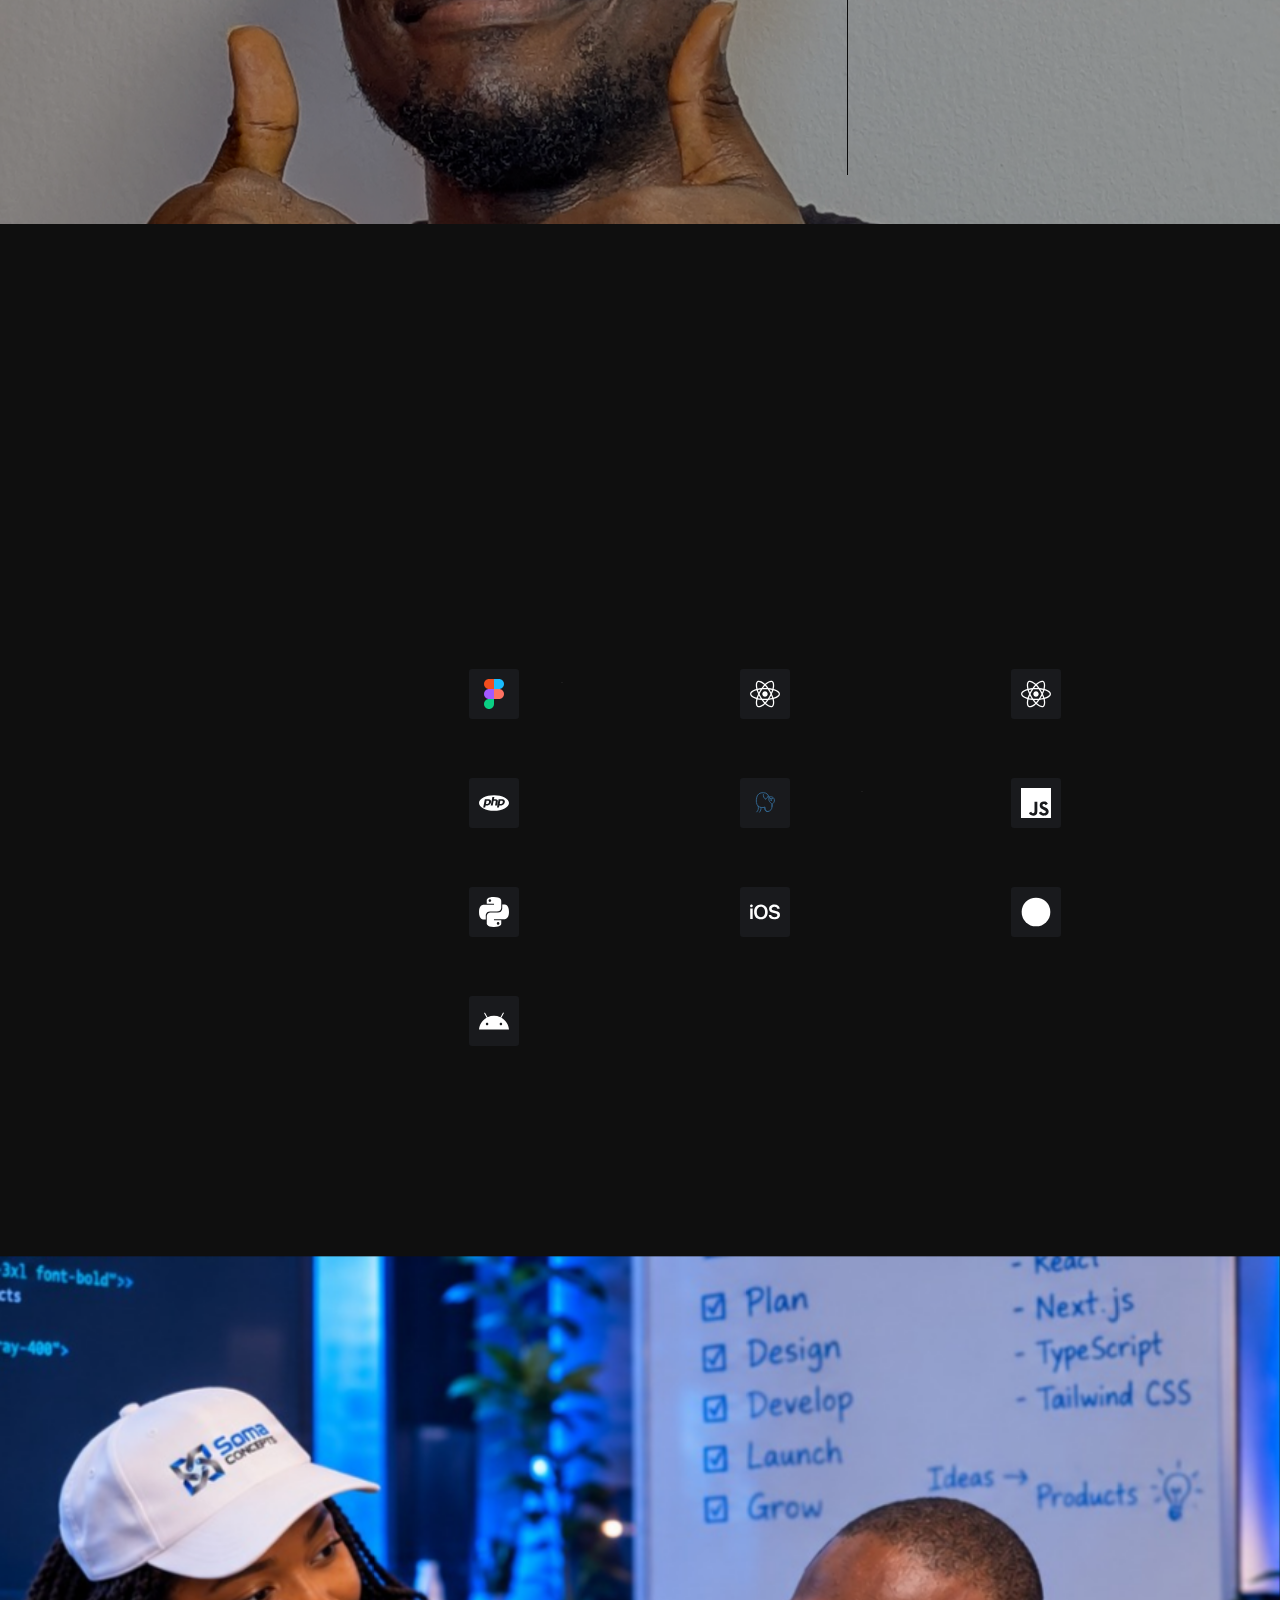
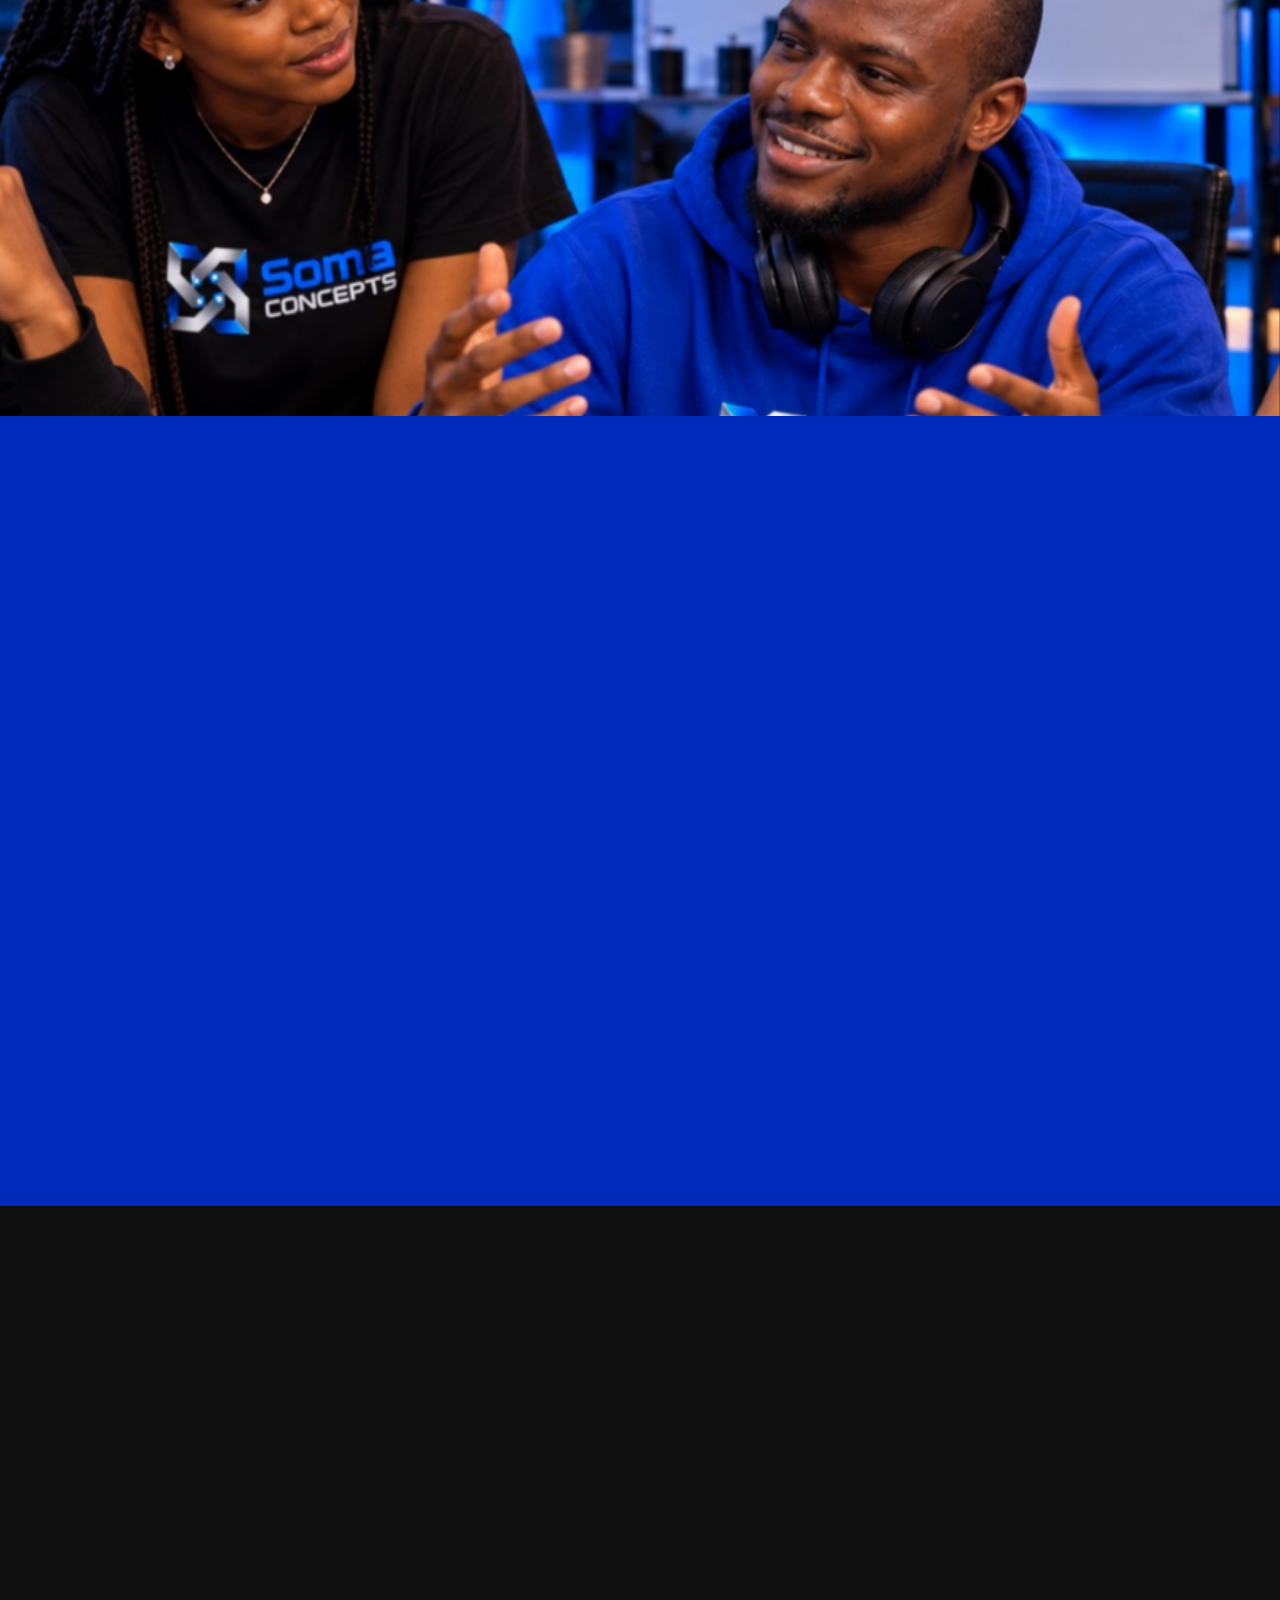
==== commit 1573bf40: "Refactor code structure for improved readability and maintainability" ====
--- a/index.html
+++ b/index.html
@@ -903,12 +903,12 @@
                     </div>
                     <!-- <div class="col-12 col-md-6 col-xl-4 mxd-project-item animate-card-3">
                       <a class="mxd-project-item__media mxd-img-anim active-cursor-permanent" data-cursor-text="View Work" href="404.html">
-                        <img class="mxd-img-anim__absolute" src="img/img3.png" alt="Project Preview Image">
-                        <img class="mxd-img-anim__absolute" src="img/img3.png" alt="Project Preview Image" style="height: 410px;">
-                        <img class="mxd-img-anim__absolute" src="img/img3.png" alt="Project Preview Image">
-                        <img class="mxd-img-anim__absolute" src="img/img3.png" alt="Project Preview Image">
-                        <img class="mxd-img-anim__absolute" src="img/img3.png" alt="Project Preview Image">
-                        <img class="mxd-img-anim__main" src="img/img3.png" alt="Project Preview Image" style="height: 450px;">
+                        <img class="mxd-img-anim__absolute" src="img/d.jpeg" alt="Project Preview Image">
+                        <img class="mxd-img-anim__absolute" src="img/d.jpeg" alt="Project Preview Image" style="height: 410px;">
+                        <img class="mxd-img-anim__absolute" src="img/d.jpeg" alt="Project Preview Image">
+                        <img class="mxd-img-anim__absolute" src="img/d.jpeg" alt="Project Preview Image">
+                        <img class="mxd-img-anim__absolute" src="img/d.jpeg" alt="Project Preview Image">
+                        <img class="mxd-img-anim__main" src="img/d.jpeg" alt="Project Preview Image" style="height: 450px;">
                       </a>
                       <div class="mxd-project-item__caption">
                         <div class="mxd-project-item__name">
@@ -1005,12 +1005,12 @@
                                 </a>
                               </div>
                               <a class="mxd-object-link__media mxd-img-anim active-cursor-permanent anim-uni-in-up" data-cursor-text="All Works" href="works-default.html">
-                                <img class="mxd-img-anim__absolute centered-y" src="img/img2.png" alt="Project Preview Image">
-                                <img class="mxd-img-anim__absolute centered-y" src="img/img3.png" alt="Project Preview Image">
-                                <img class="mxd-img-anim__absolute centered-y" src="img/eimg5.png" alt="Project Preview Image">
-                                <img class="mxd-img-anim__absolute centered-y" src="img/Soma Concepts Mascot Tech Studio Grid.png" alt="Project Preview Image">
+                                <img class="mxd-img-anim__absolute centered-y" src="img/e.jpeg" alt="Project Preview Image">
+                                <img class="mxd-img-anim__absolute centered-y" src="img/d.jpeg" alt="Project Preview Image">
+                                <img class="mxd-img-anim__absolute centered-y" src="img/a.jpeg" alt="Project Preview Image">
+                                <img class="mxd-img-anim__absolute centered-y" src="img/f.jpeg" alt="Project Preview Image">
                                 <img class="mxd-img-anim__absolute centered-y" src="img/img4.png" alt="Project Preview Image">
-                                <img class="mxd-img-anim__main" src="img/img6.png" alt="Project Preview Image">
+                                <img class="mxd-img-anim__main" src="img/a.jpeg" alt="Project Preview Image">
                               </a>
                             </div>
                           </div>
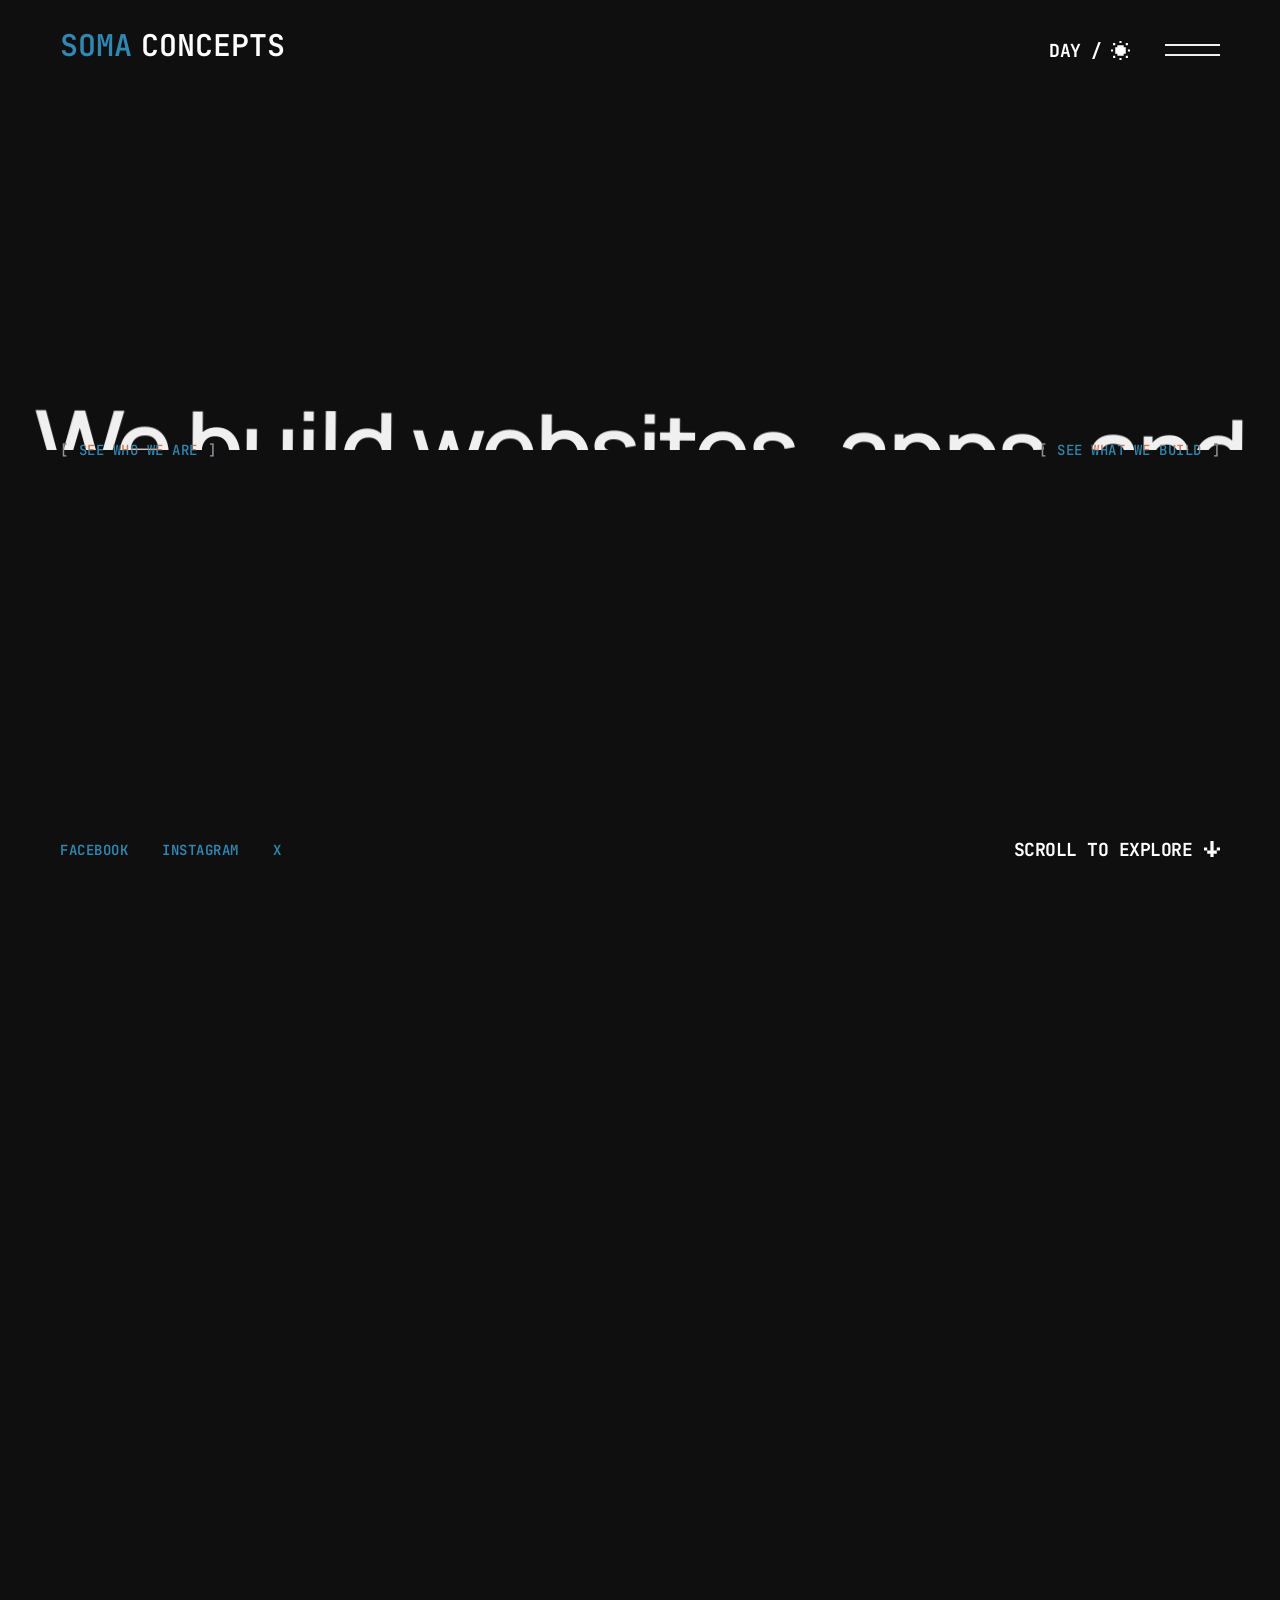
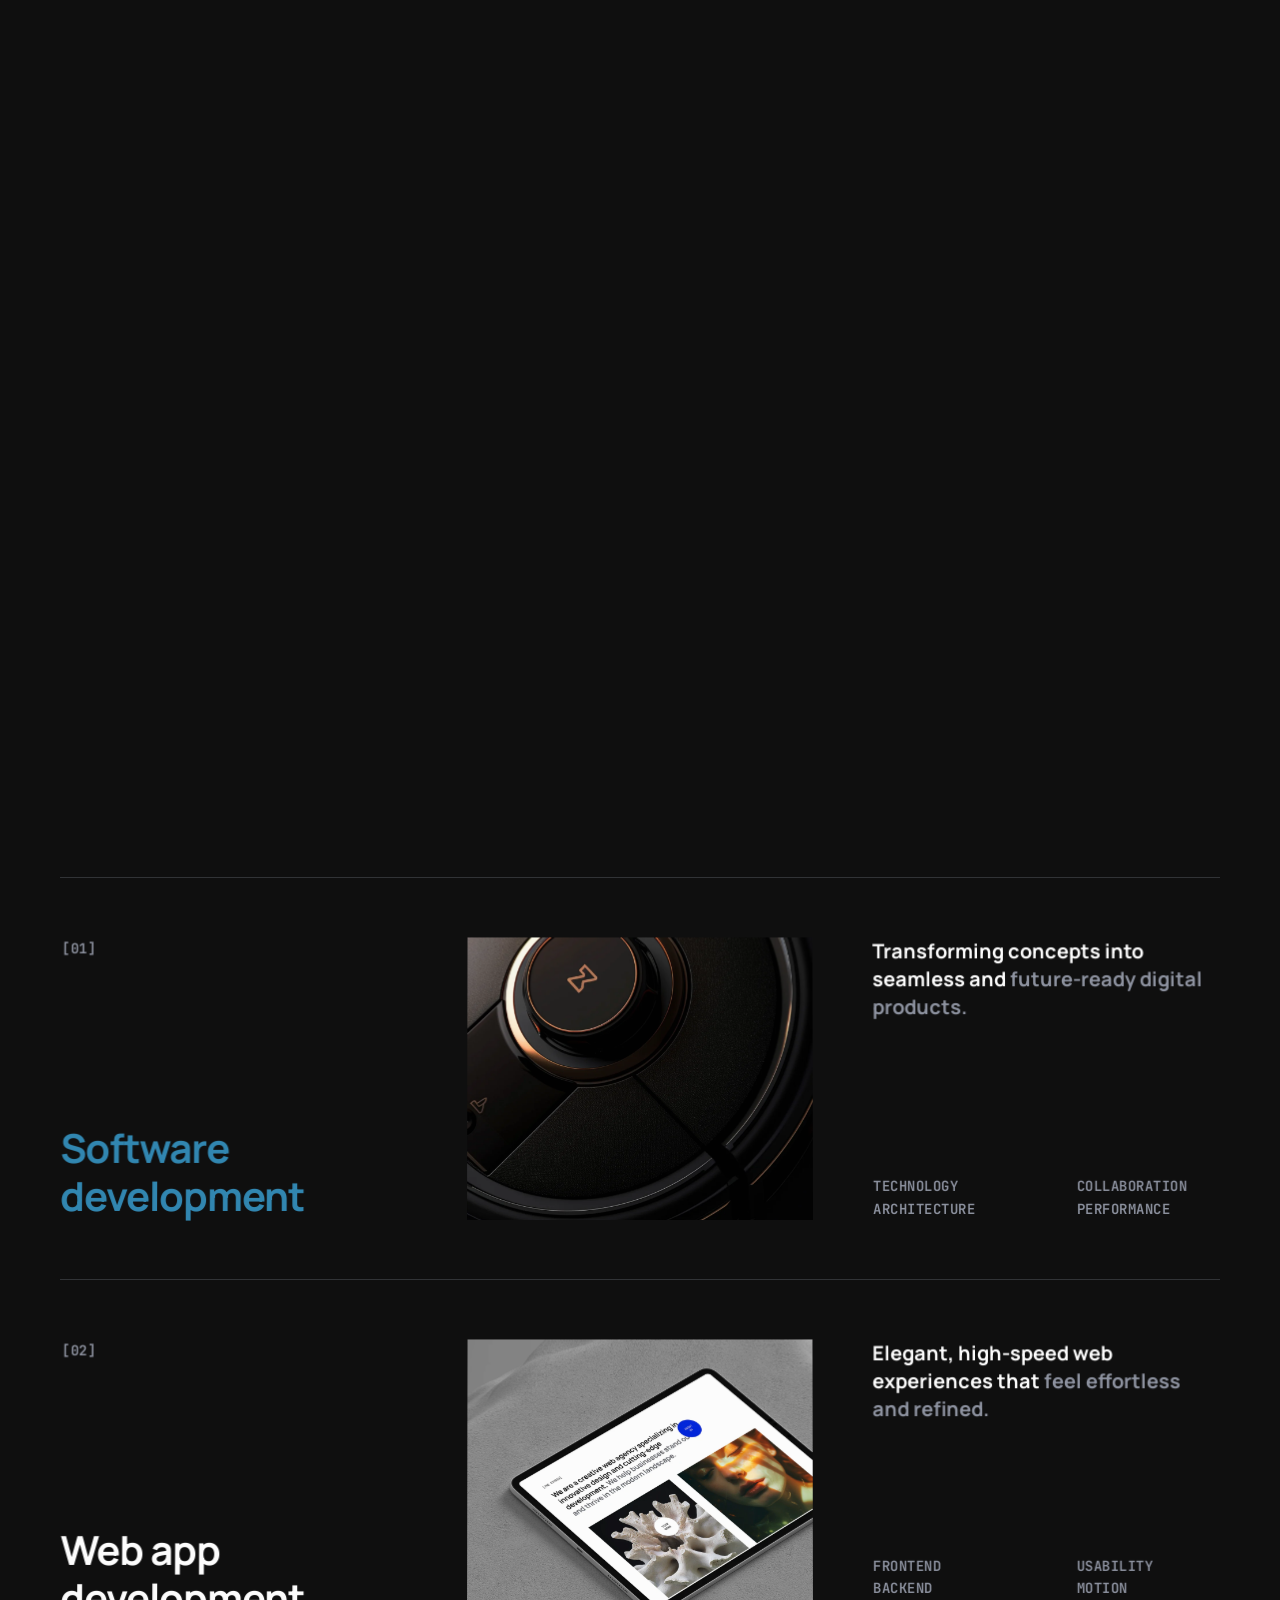
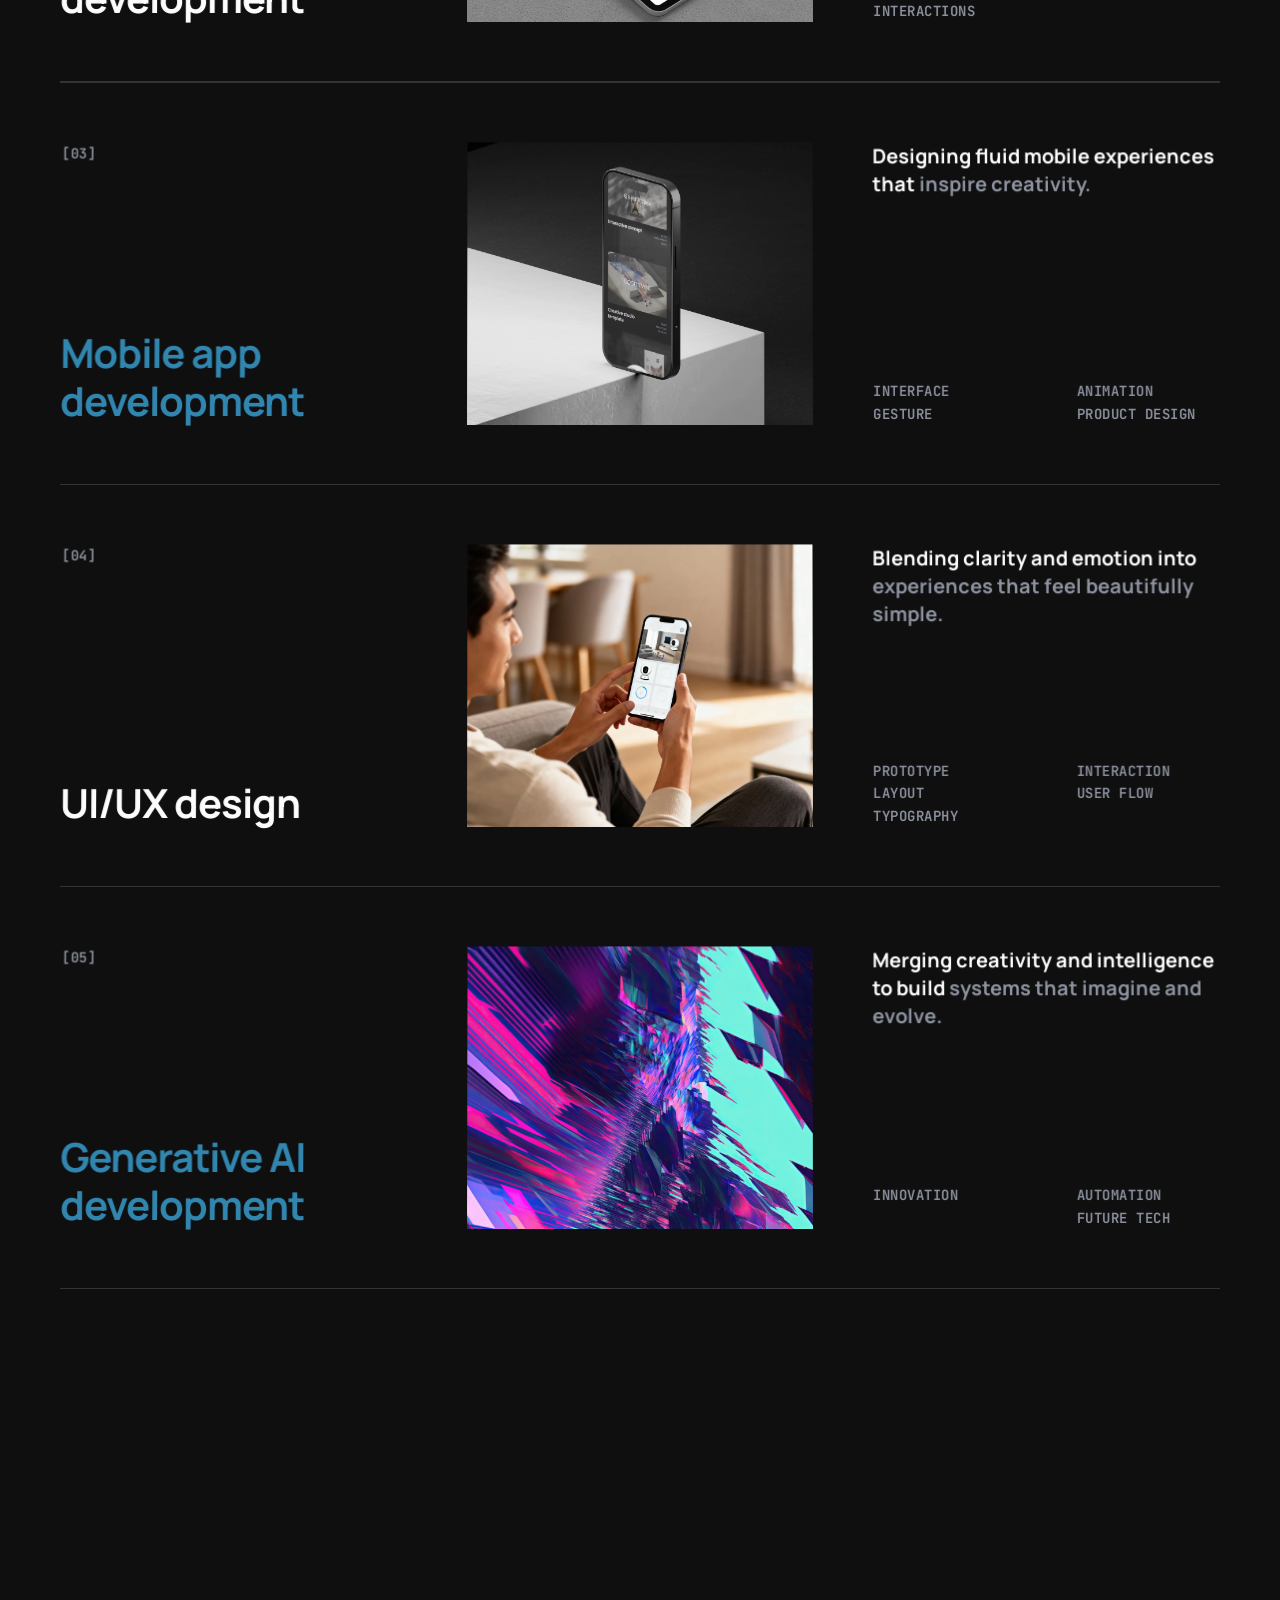
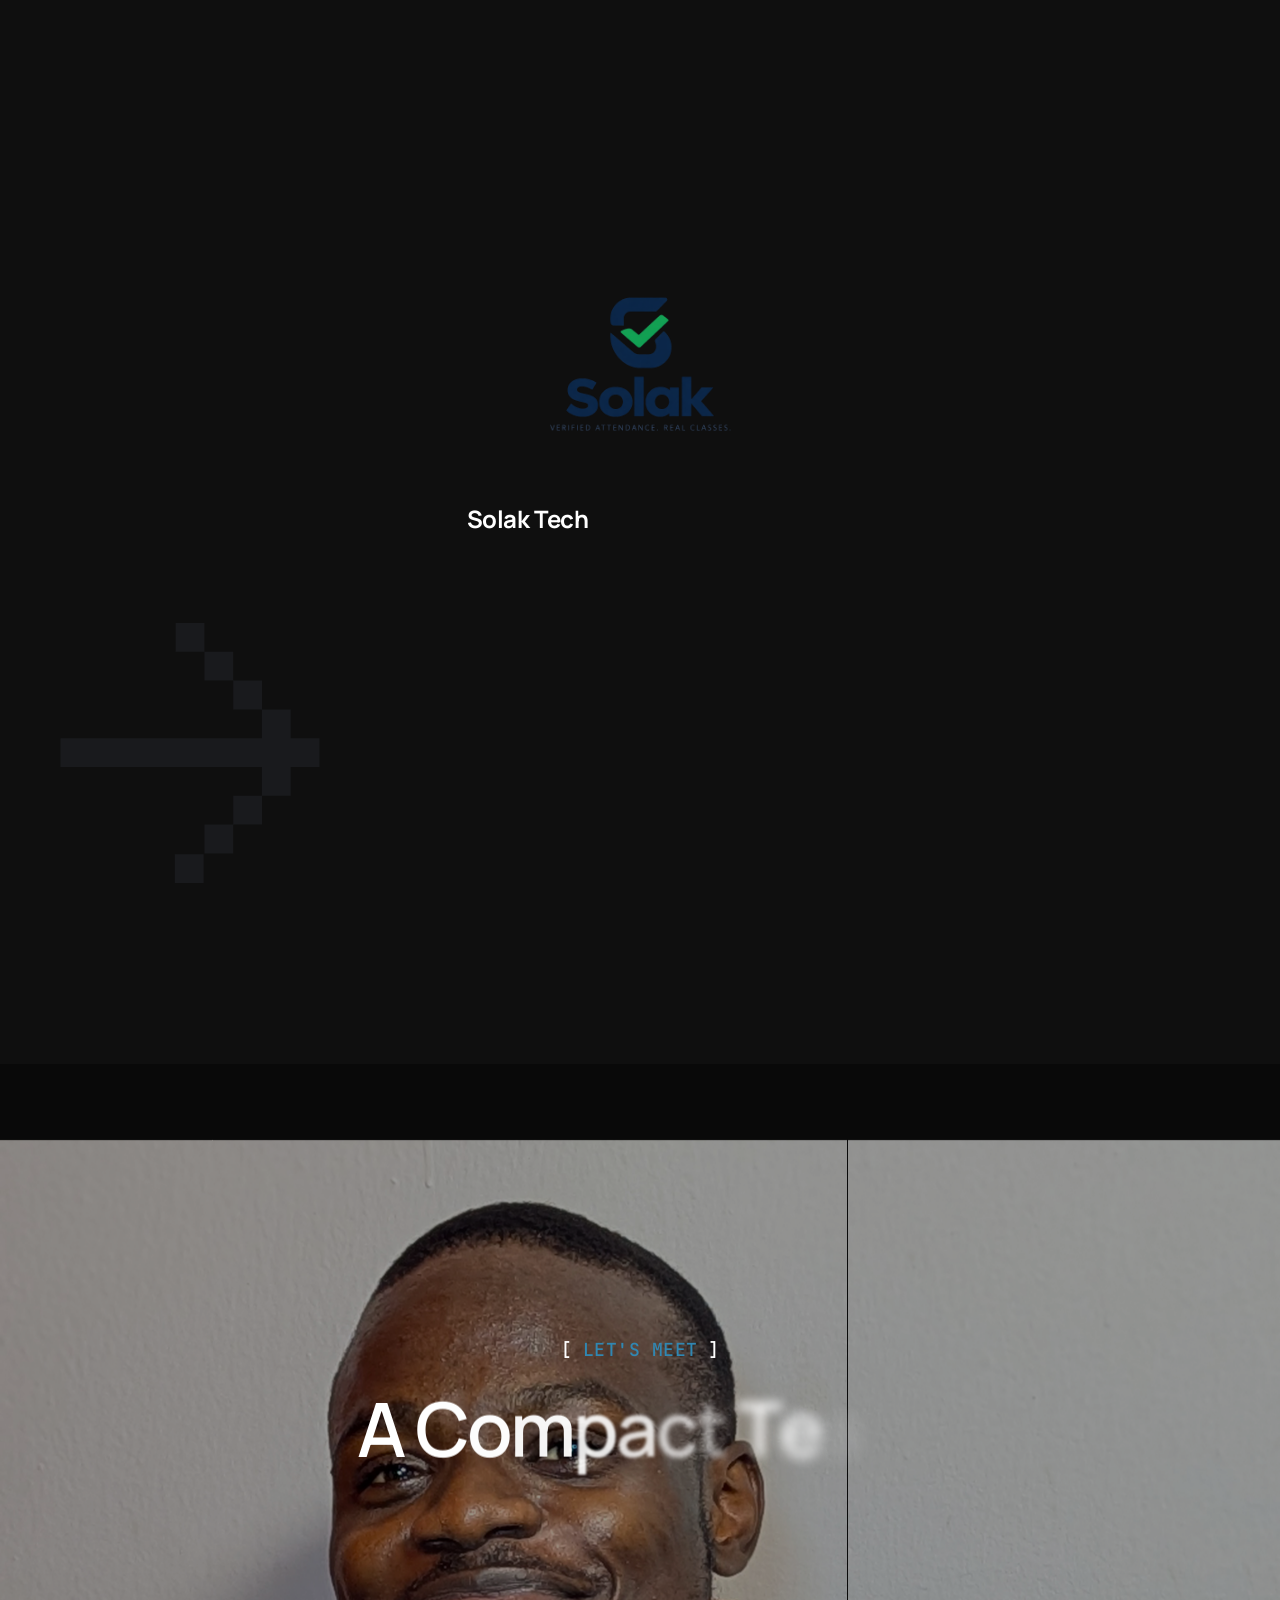
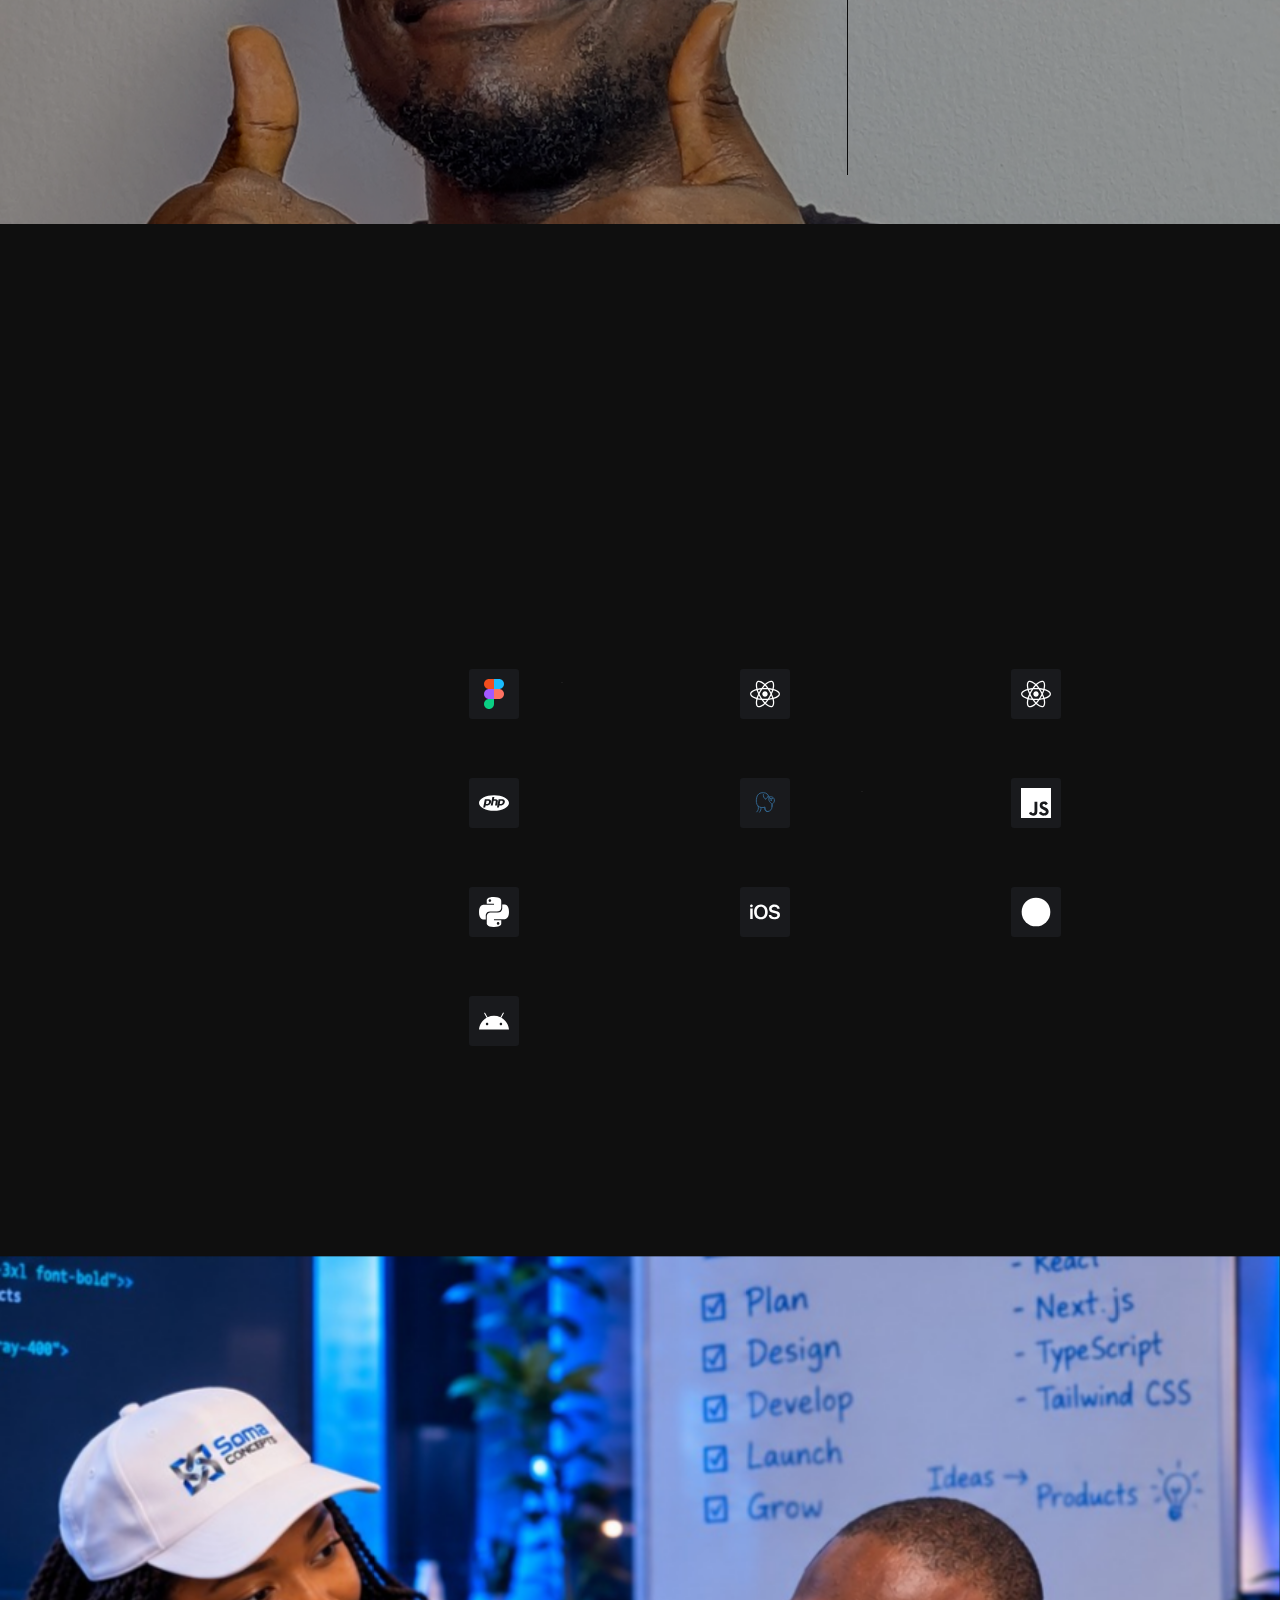
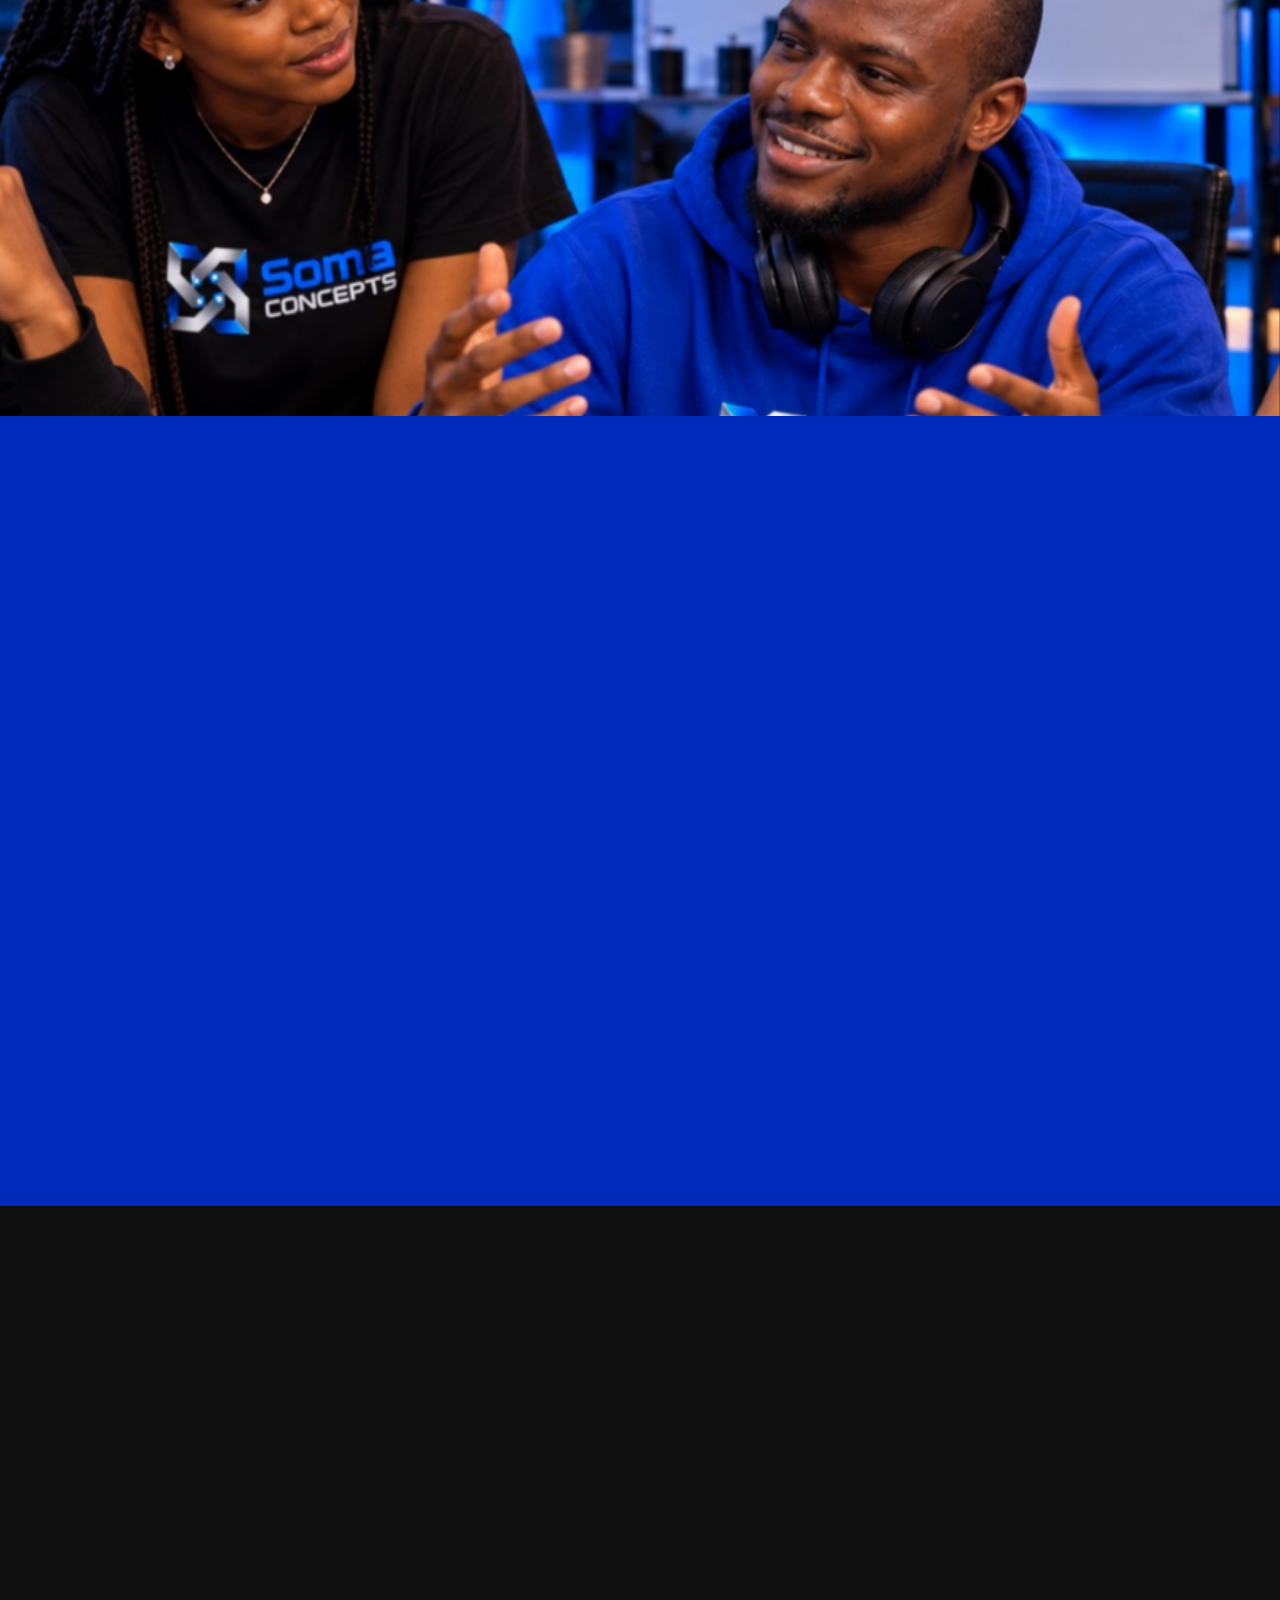
==== commit b0e2cc01: "update image references across multiple pages for consistency" ====
--- a/index.html
+++ b/index.html
@@ -287,7 +287,7 @@
         <div class="mxd-hero-03">
           <div class="mxd-hero-03__headline">
             <a class="active-cursor-accent" data-cursor-text="Get a Free Consultation" href="contact.html">
-              <h1 class="permanent loading-split">We <span style="color: rgb(48, 135, 178);">build websites</span>, apps, and marketing <span style="color: rgb(48, 135, 178);">systems for Africa</span></h1>
+              <h1 class="permanent loading-split">We build websites, apps, and marketing systems for Africa</h1>
             </a>
             <div class="mxd-hero-media__small">
               <div class="mxd-hero-media__wrapper" data-flip-element="wrapper" data-flip-id="auto-2">
@@ -1008,9 +1008,9 @@
                                 <img class="mxd-img-anim__absolute centered-y" src="img/e.jpeg" alt="Project Preview Image">
                                 <img class="mxd-img-anim__absolute centered-y" src="img/d.jpeg" alt="Project Preview Image">
                                 <img class="mxd-img-anim__absolute centered-y" src="img/a.jpeg" alt="Project Preview Image">
-                                <img class="mxd-img-anim__absolute centered-y" src="img/f.jpeg" alt="Project Preview Image">
+                                <img class="mxd-img-anim__absolute centered-y" src="img/Soma Concepts Mascot Tech Studio Grid.png" alt="Project Preview Image">
                                 <img class="mxd-img-anim__absolute centered-y" src="img/img4.png" alt="Project Preview Image">
-                                <img class="mxd-img-anim__main" src="img/a.jpeg" alt="Project Preview Image">
+                                <img class="mxd-img-anim__main" src="img/img6.png" alt="Project Preview Image">
                               </a>
                             </div>
                           </div>
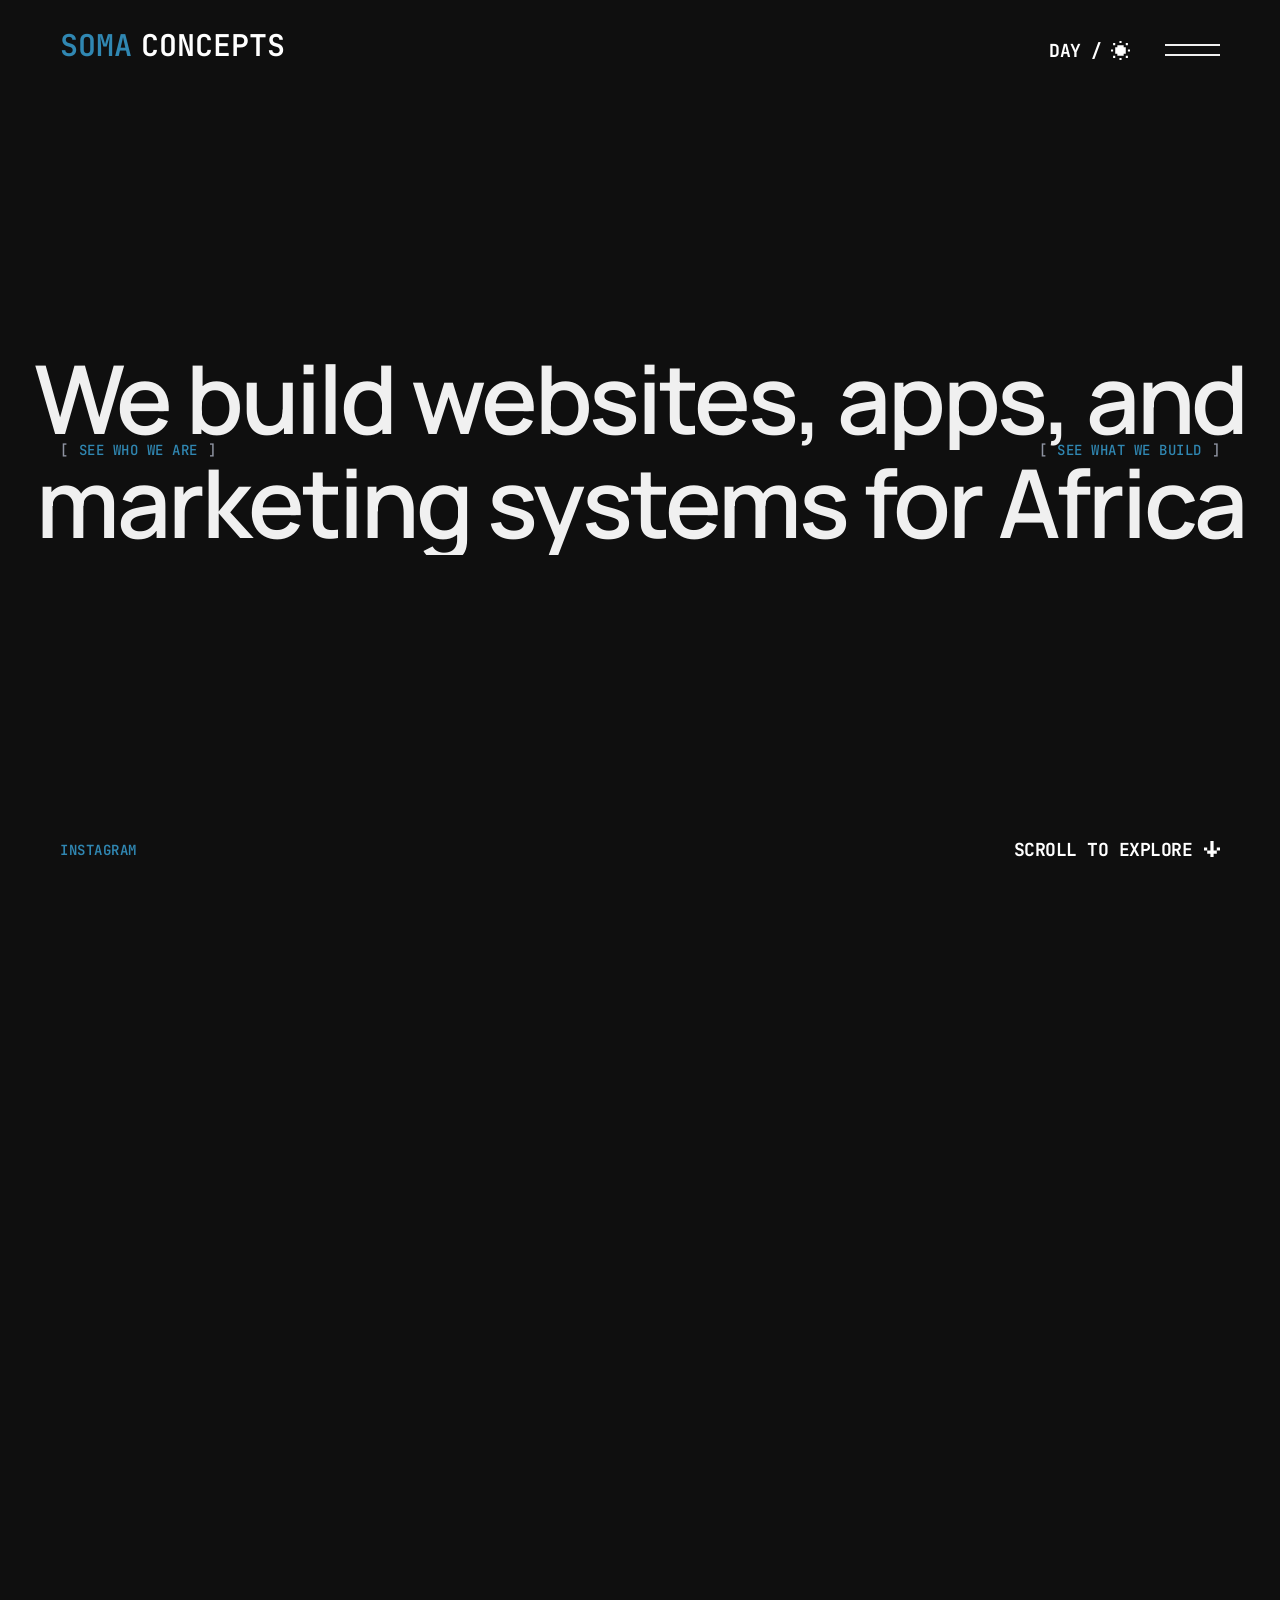
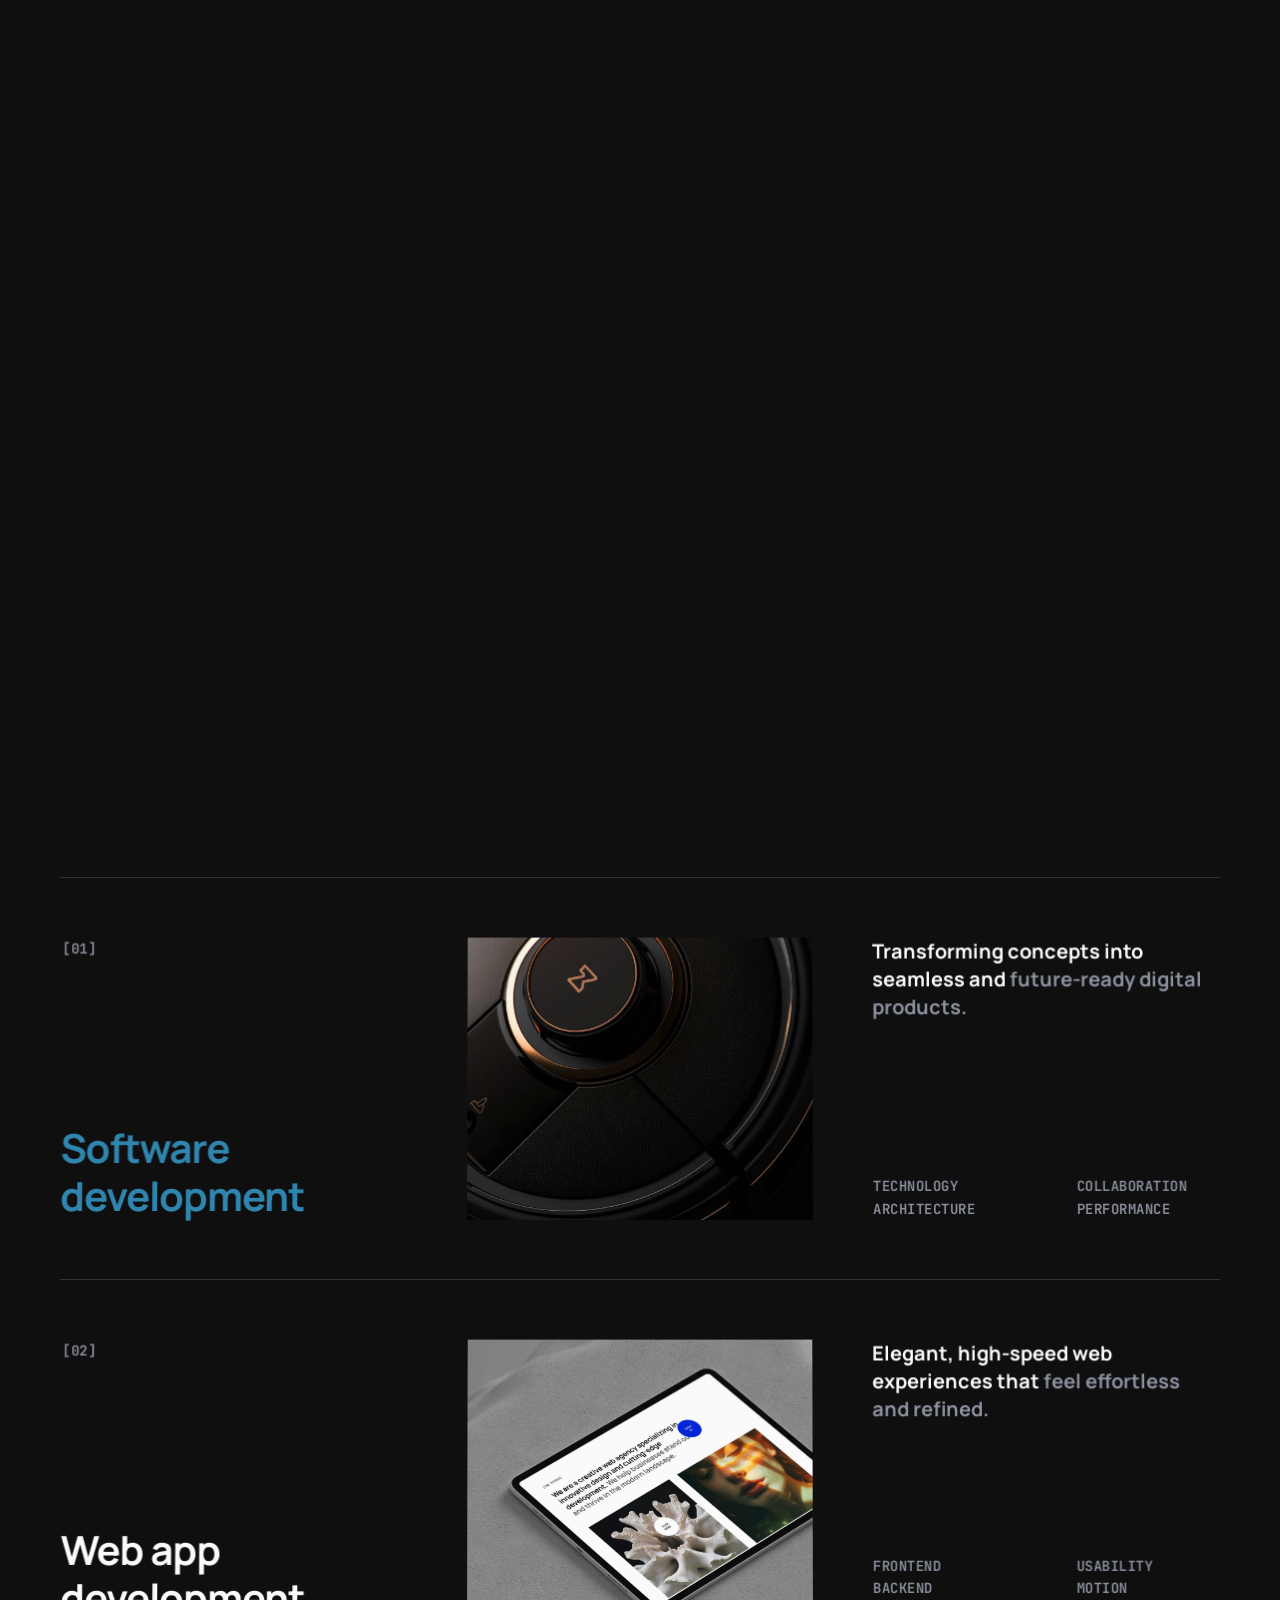
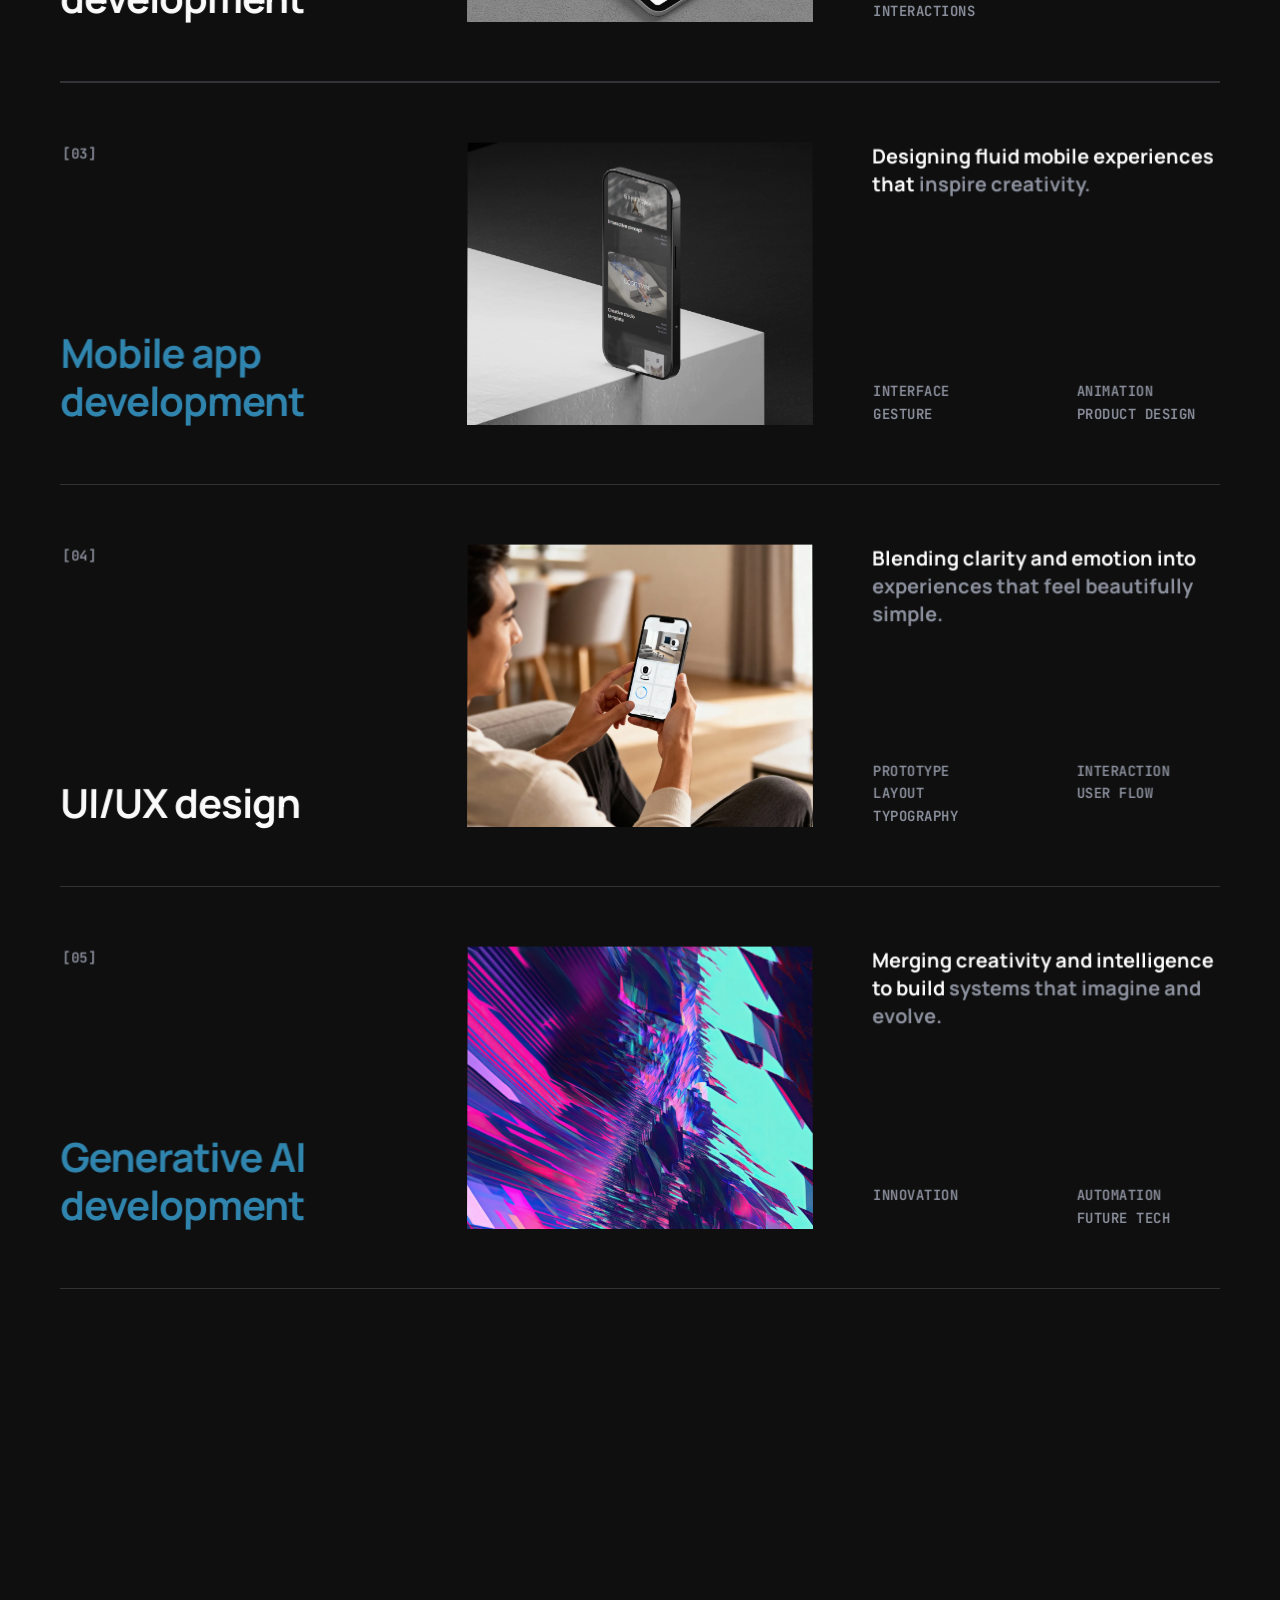
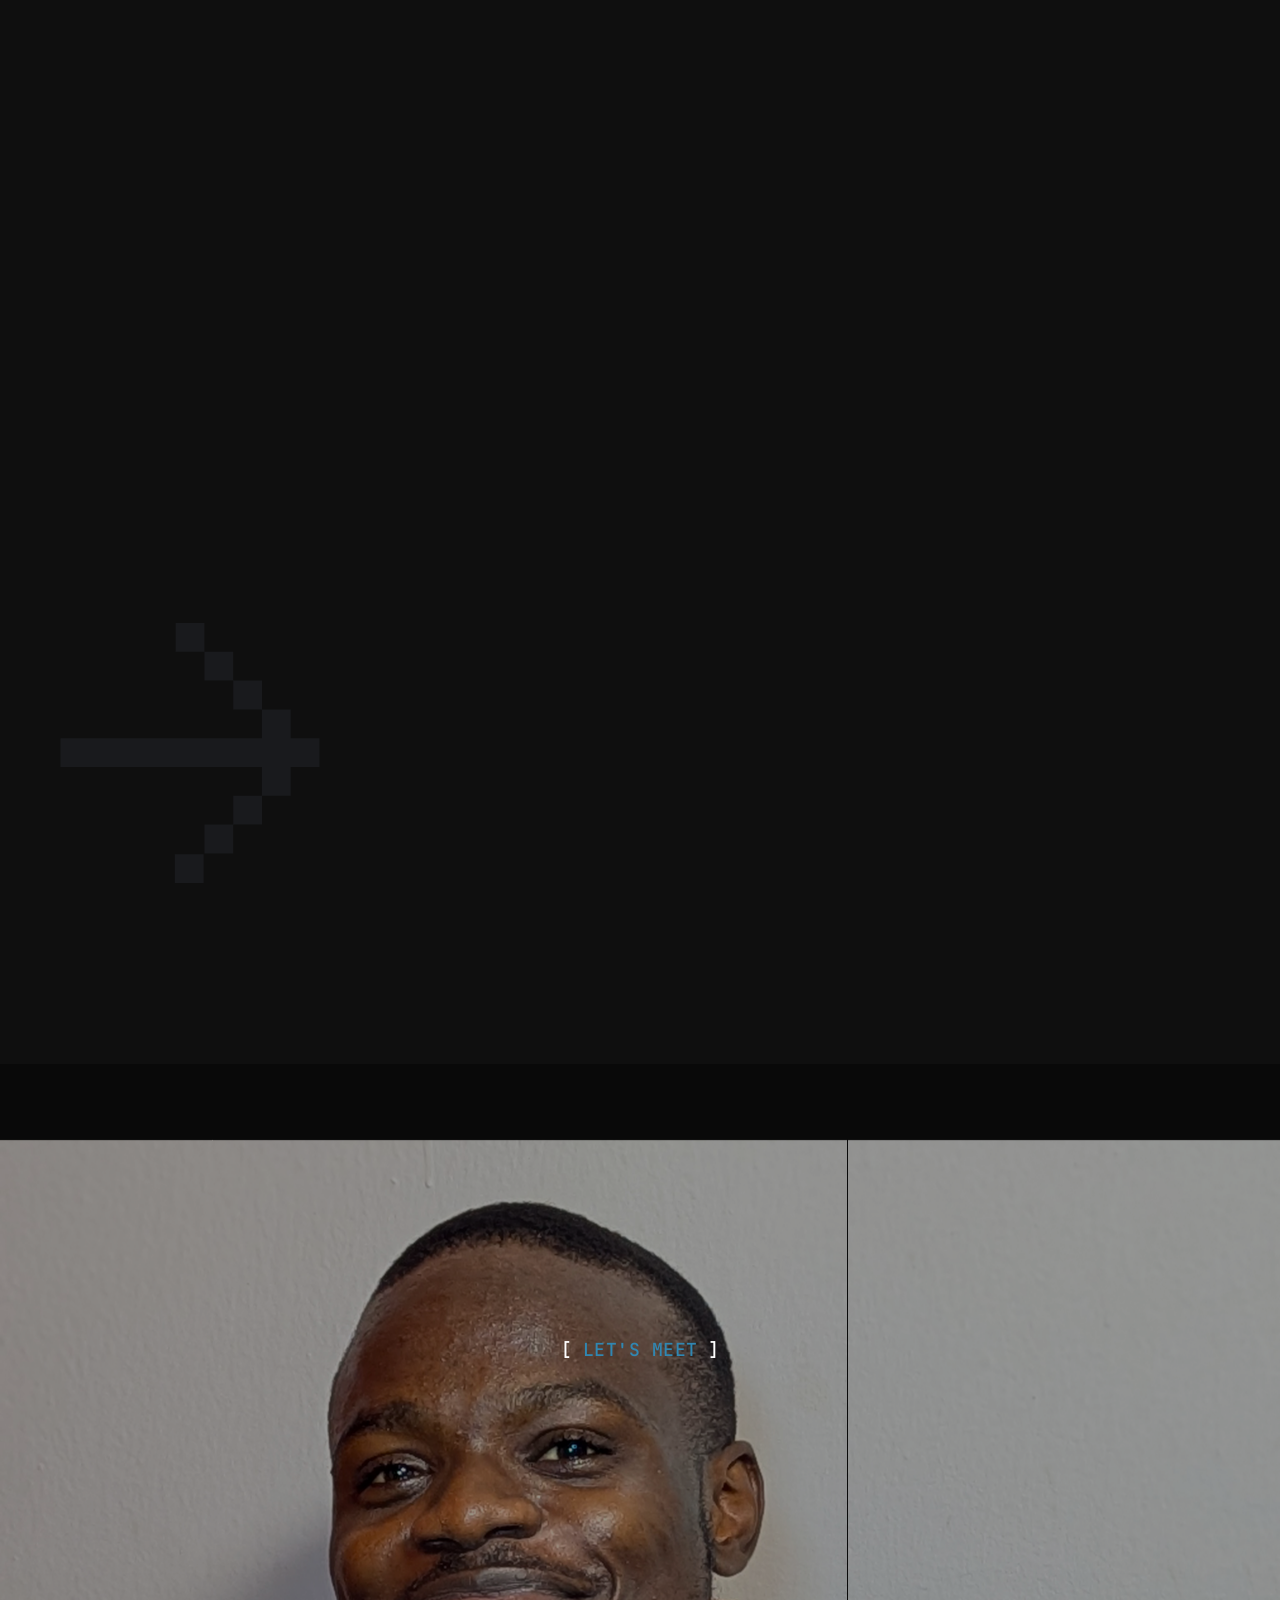
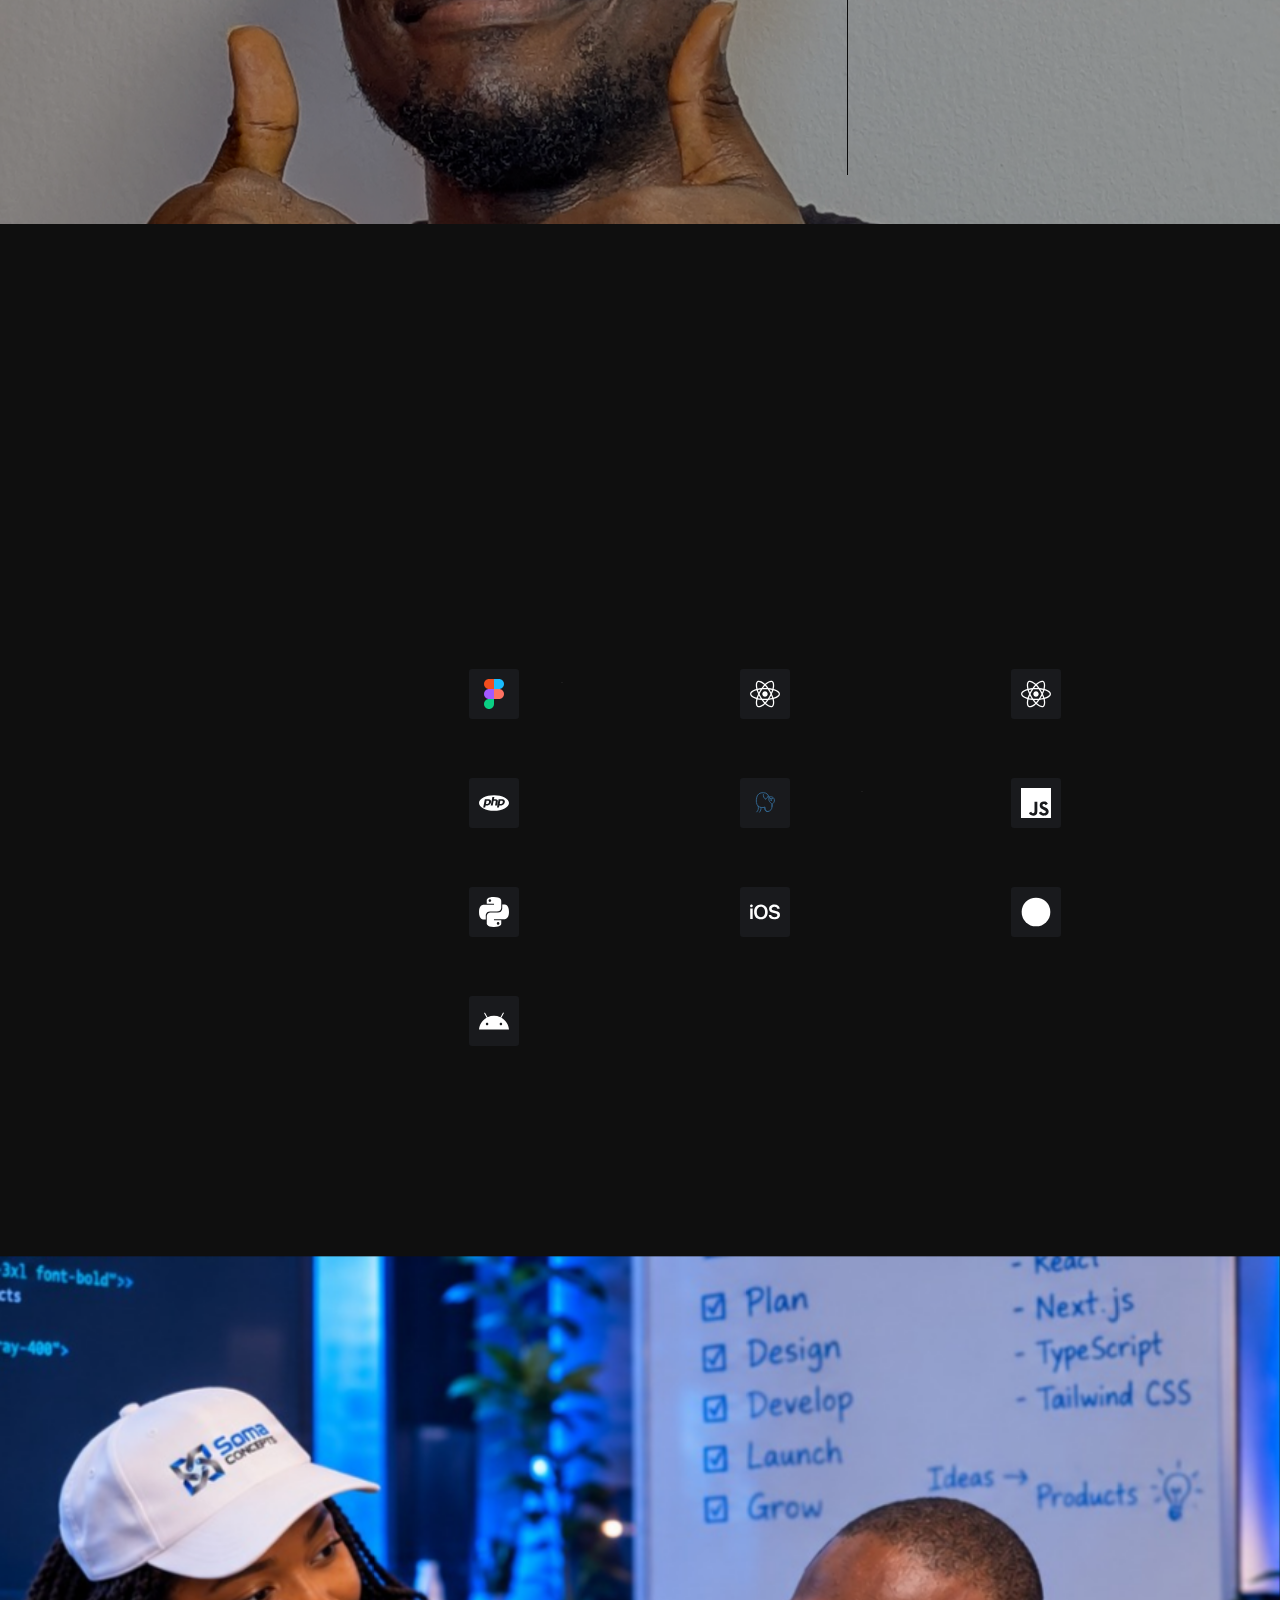
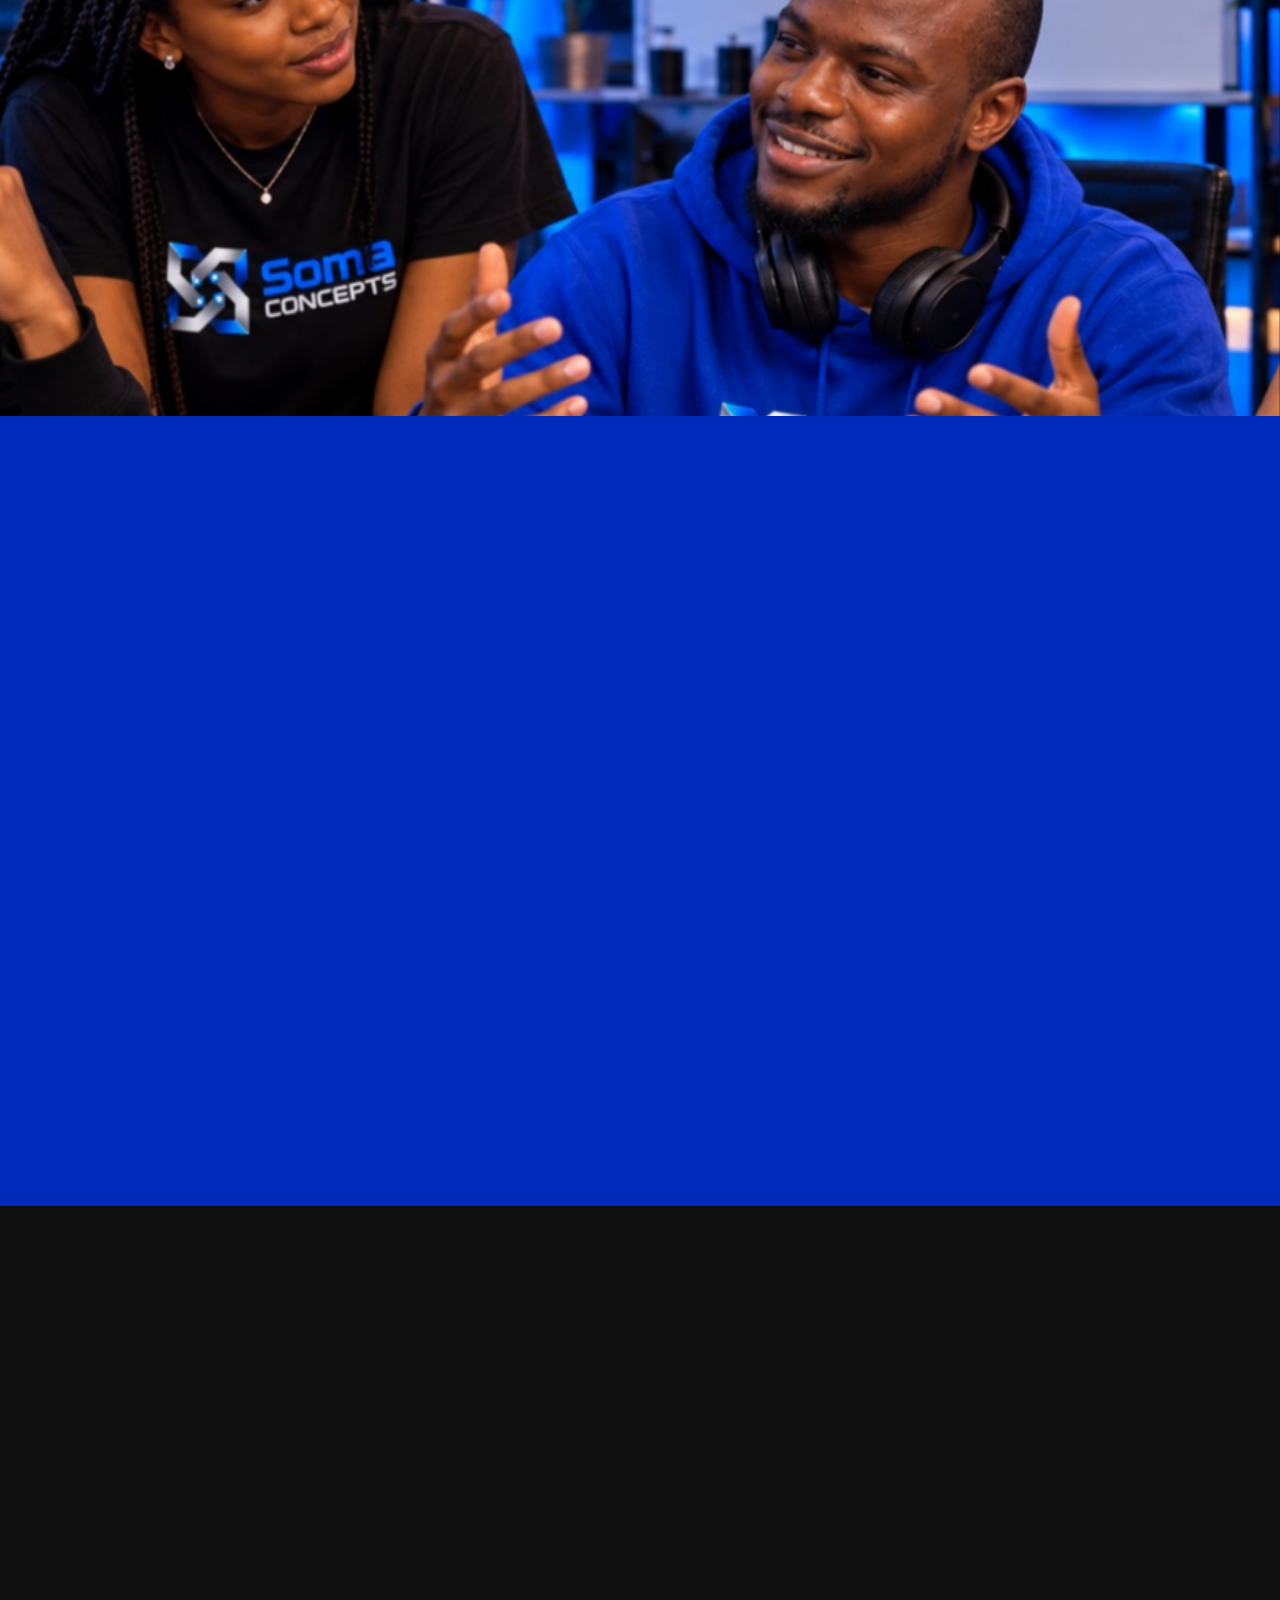
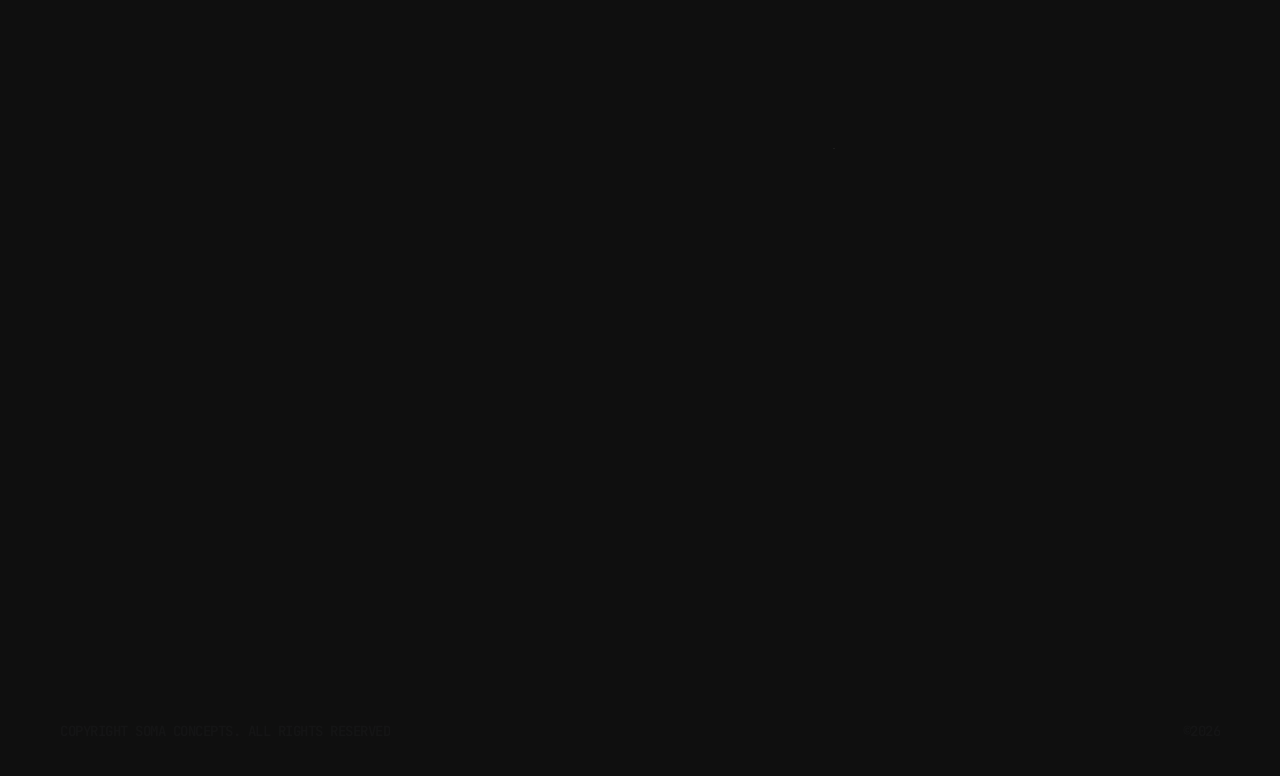
==== commit fe037f0a: "update Instagram link across multiple pages for consistency" ====
--- a/index.html
+++ b/index.html
@@ -324,21 +324,21 @@
             <div class="mxd-hero-03__dataline loading-fade">
               <div class="mxd-hero-03__socials mxd-grid-item">
                 <ul class="mxd-socials-line">
-                  <li>
+                  <!-- <li>
                     <a class="mxd-socials-line__link" href="" target="_blank">
                       <span class="mxd-scramble" style="color: rgb(48, 135, 178);">Facebook</span>
                     </a>
-                  </li>
+                  </li> -->
                   <li>
-                    <a class="mxd-socials-line__link" href="" target="_blank">
+                    <a class="mxd-socials-line__link" href="https://www.instagram.com/somaconcepts/" target="_blank">
                       <span class="mxd-scramble" style="color: rgb(48, 135, 178);">Instagram</span>
                     </a>
                   </li>
-                  <li>
+                  <!-- <li>
                     <a class="mxd-socials-line__link" href="" target="_blank">
                       <span class="mxd-scramble" style="color: rgb(48, 135, 178);">X</span>
                     </a>
-                  </li>
+                  </li> -->
                 </ul>
               </div>
               <div class="mxd-hero-03__controls mxd-grid-item">
